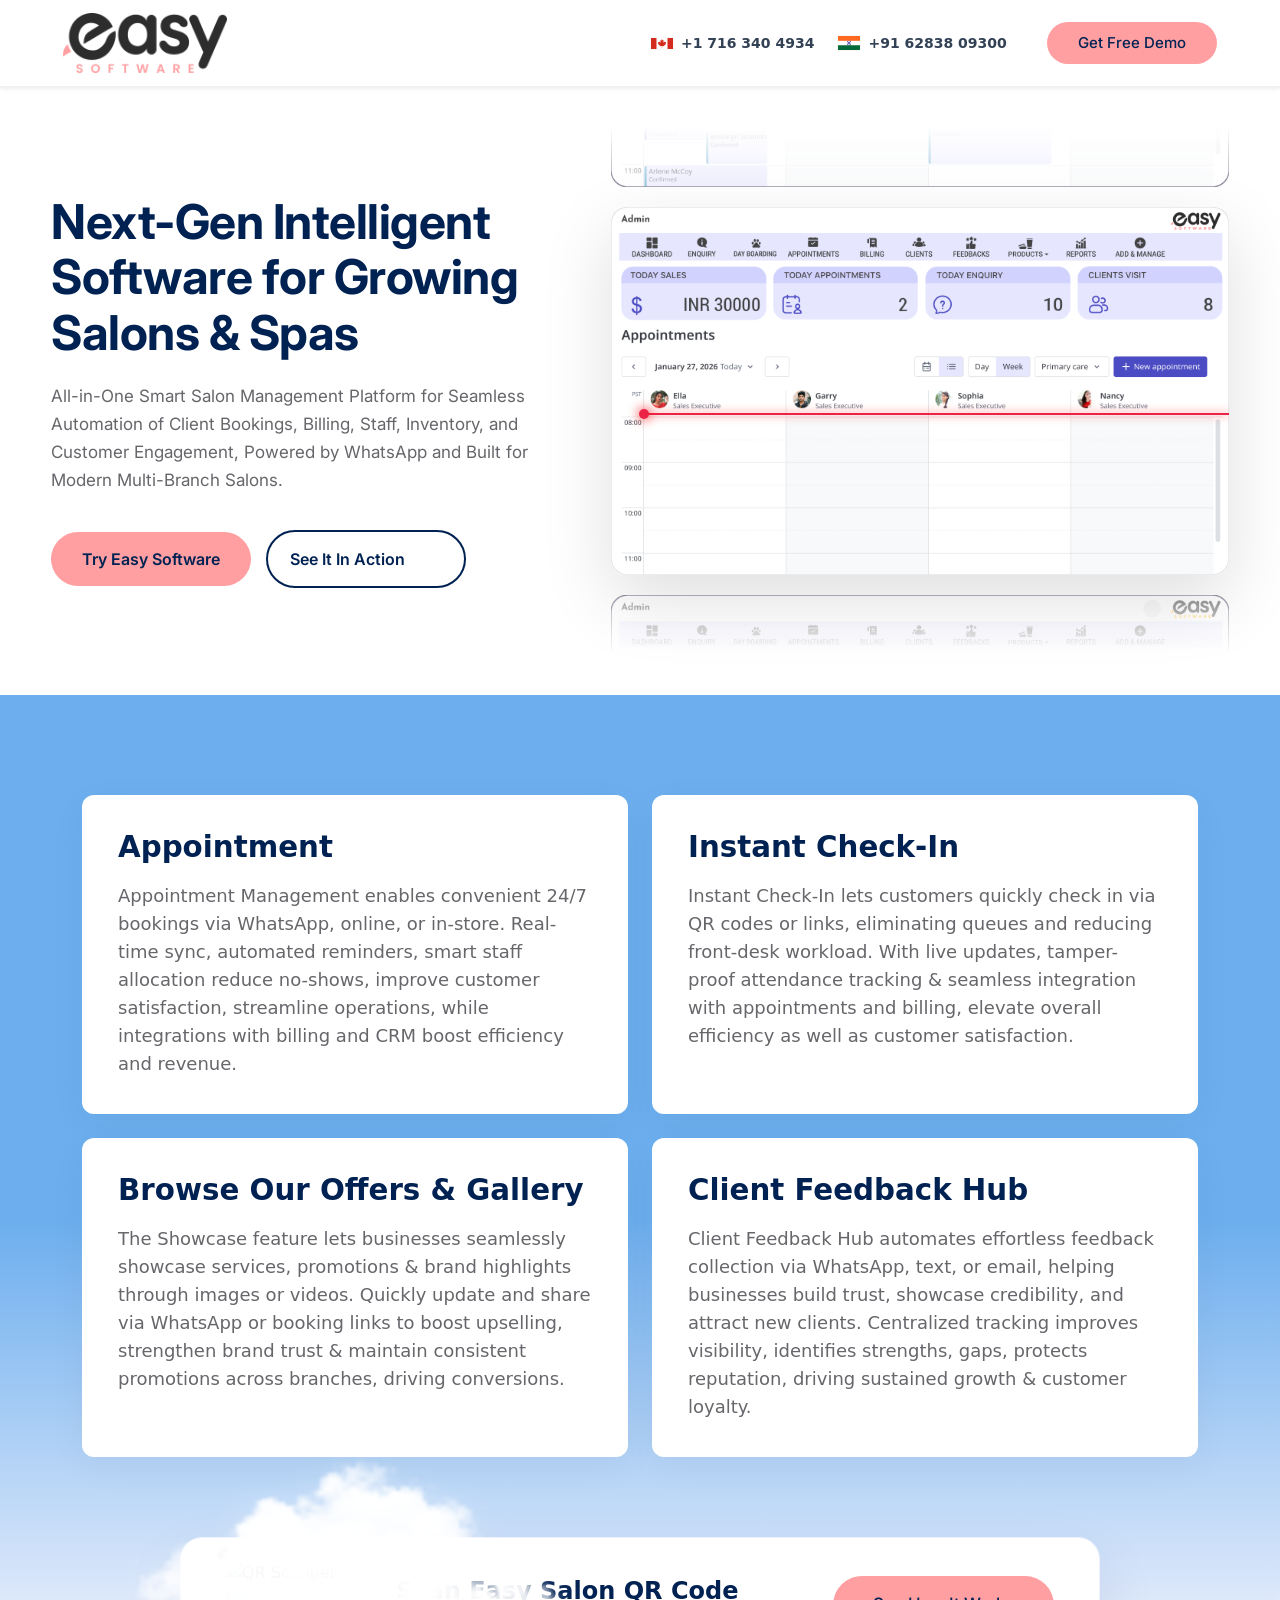
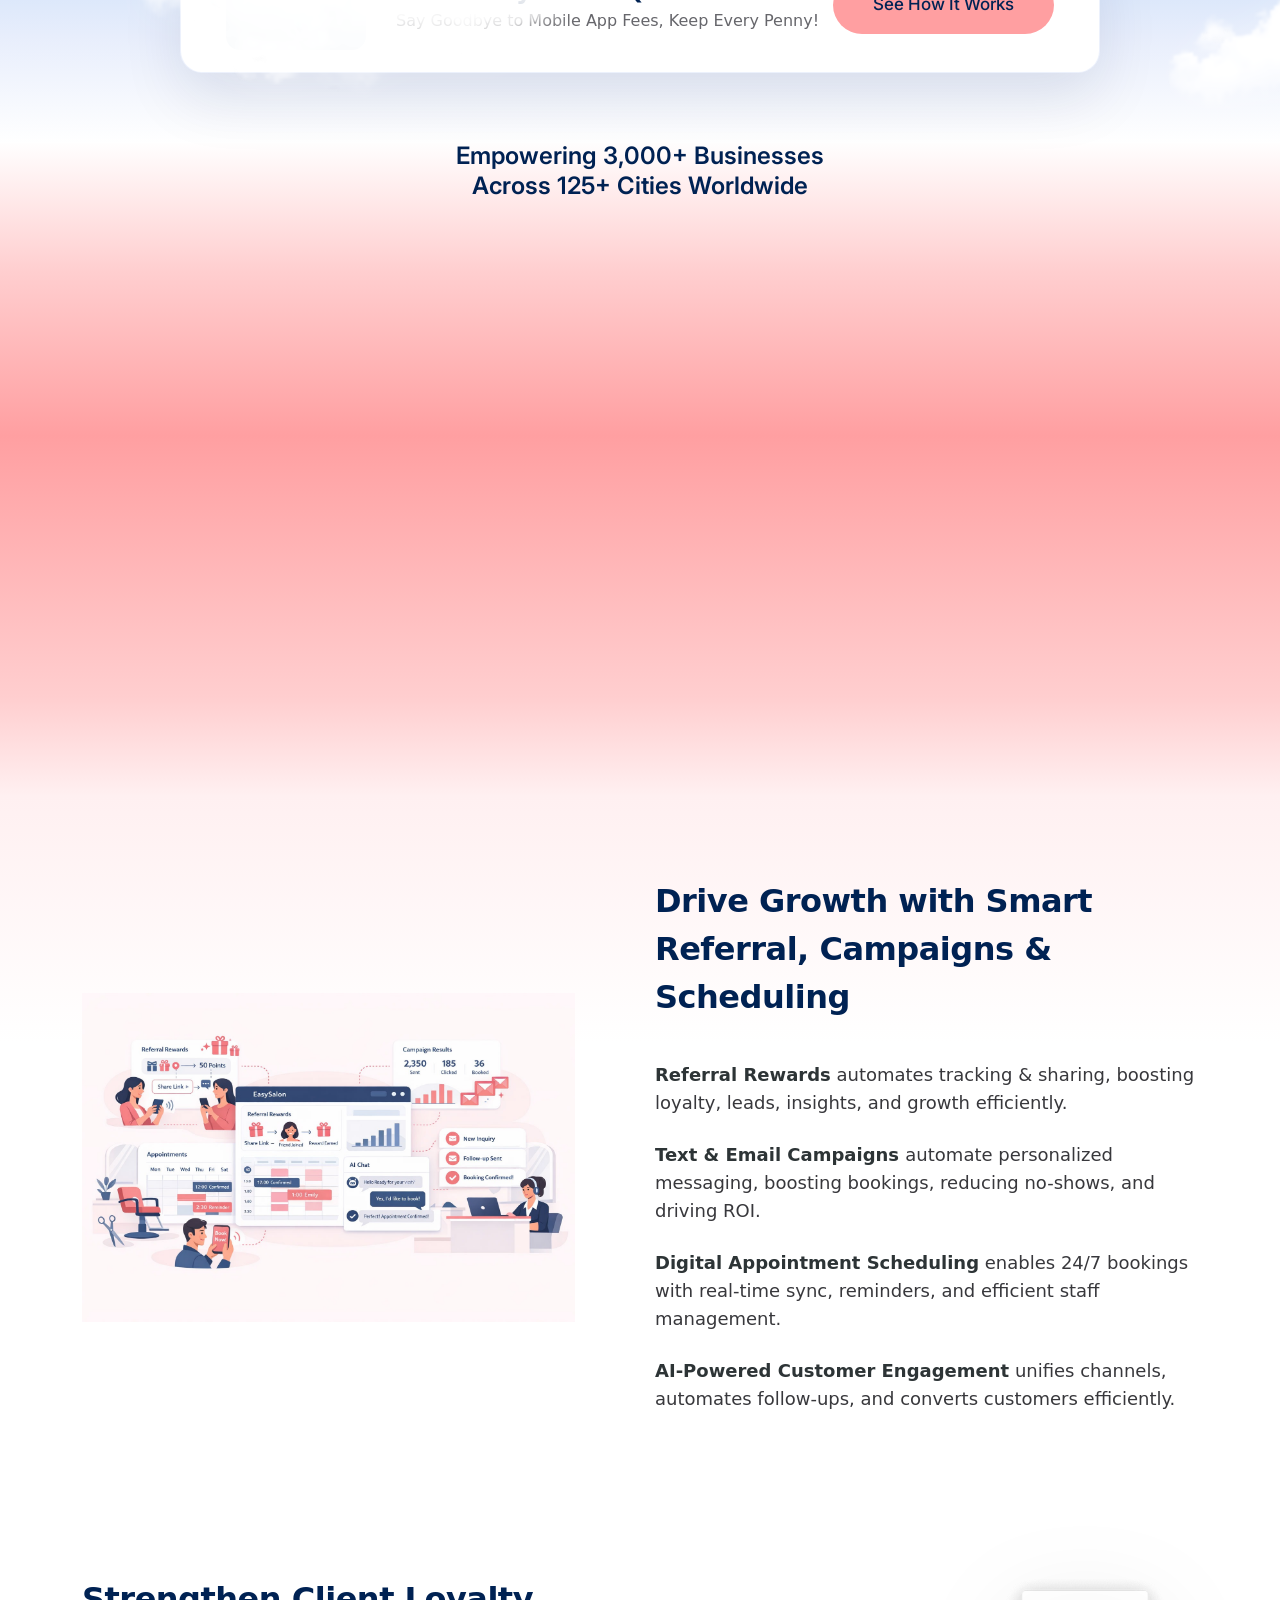
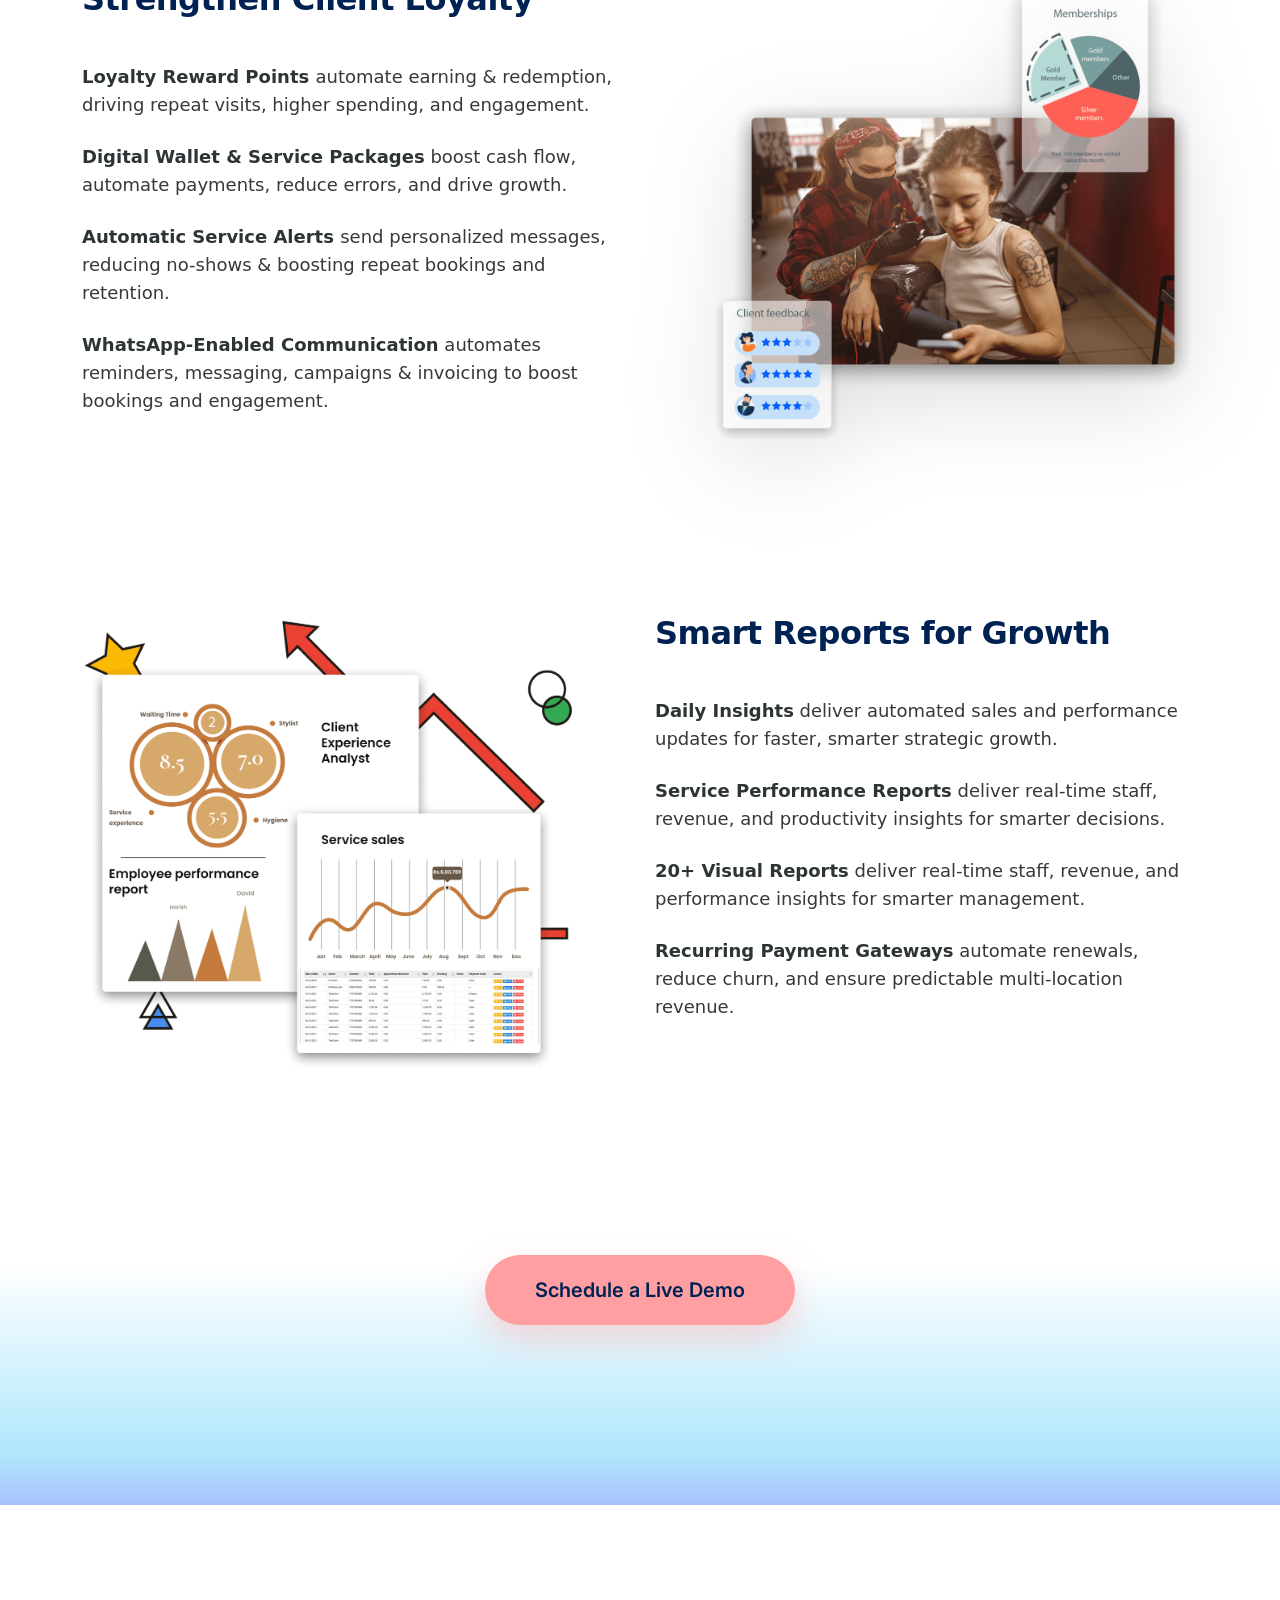
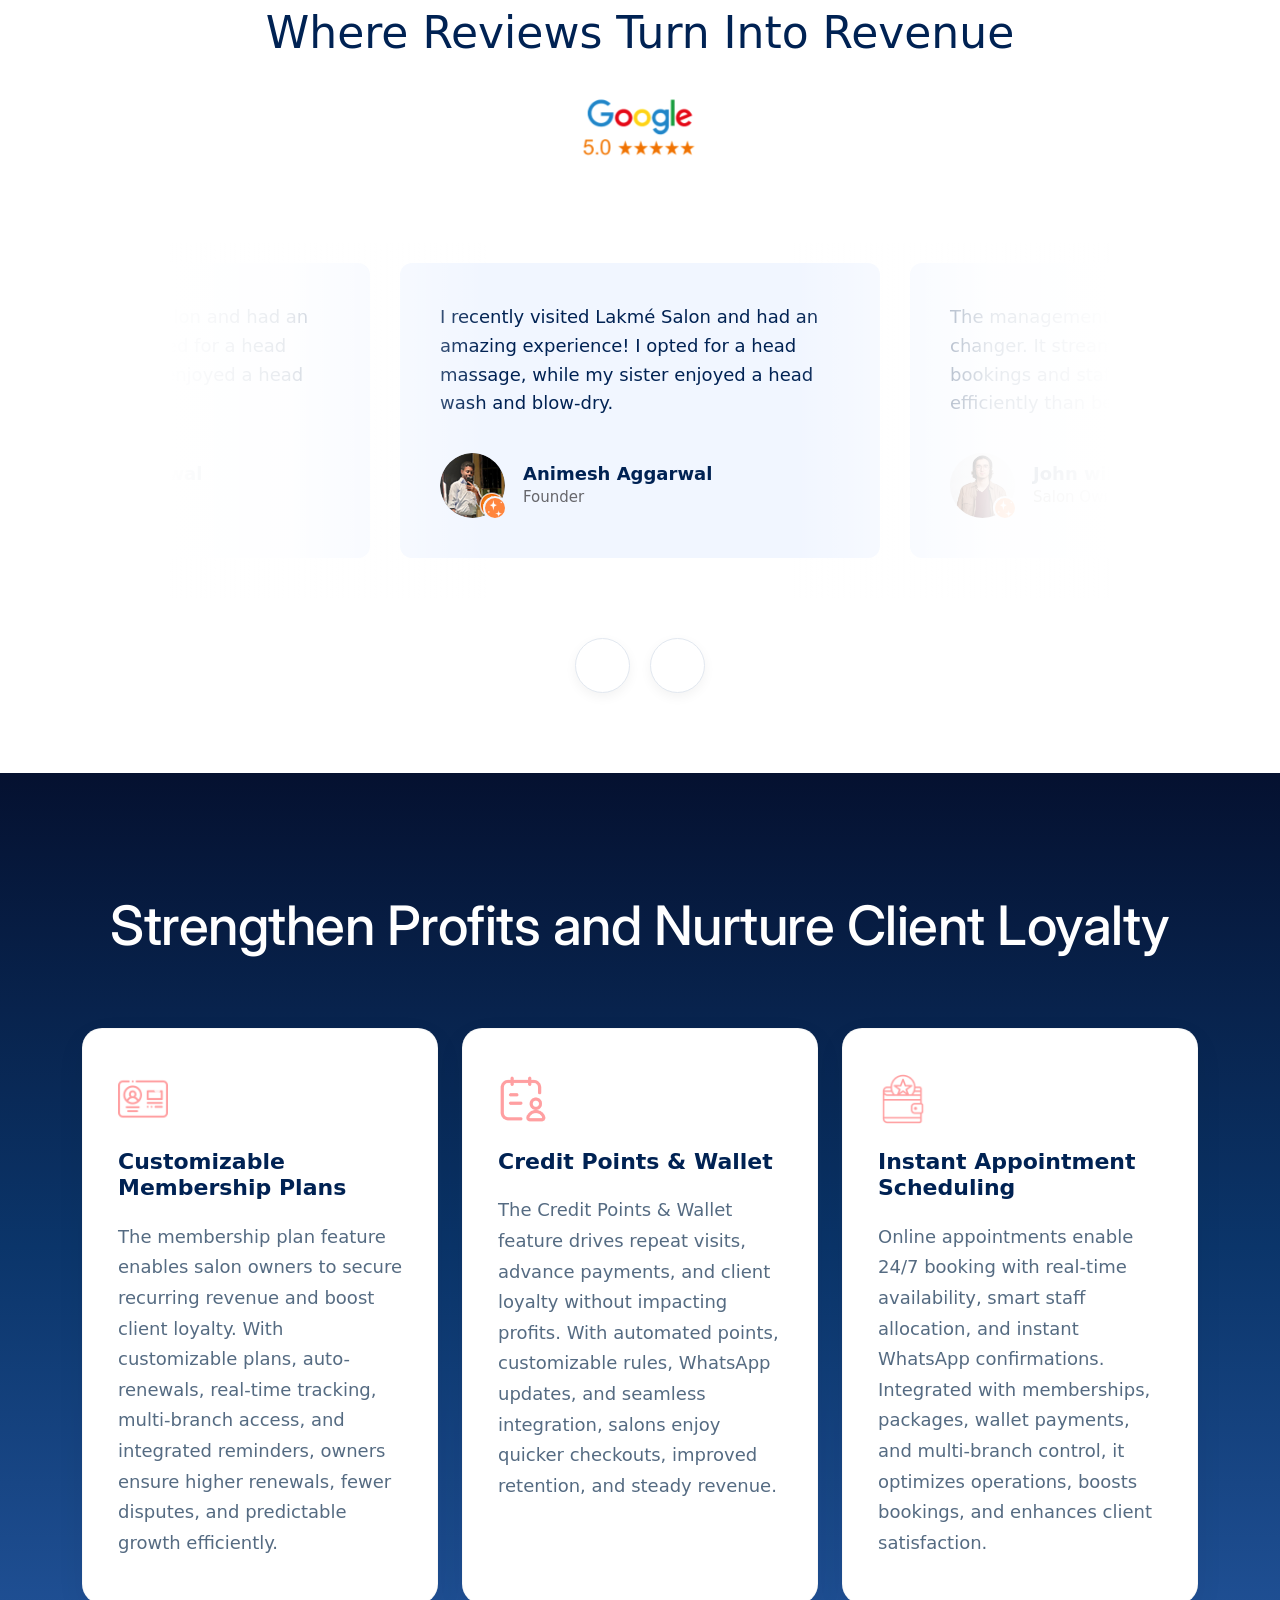
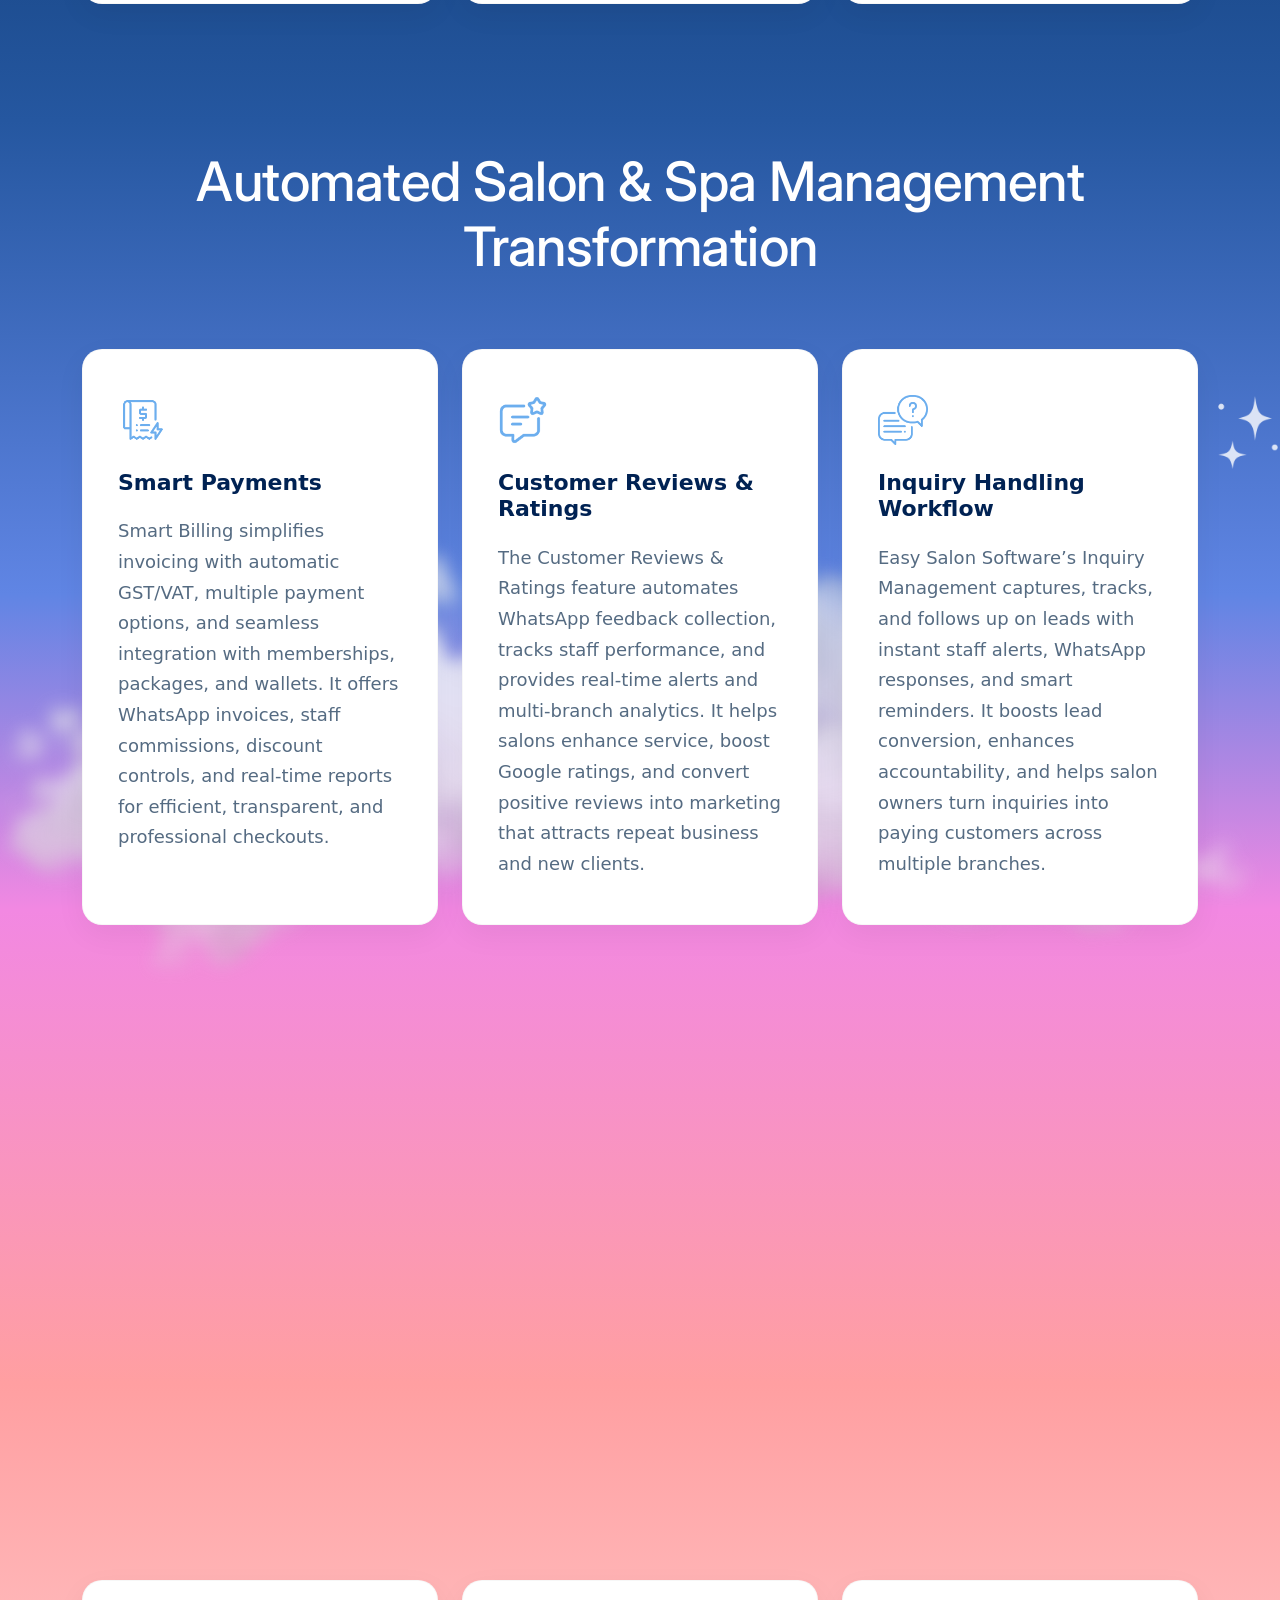
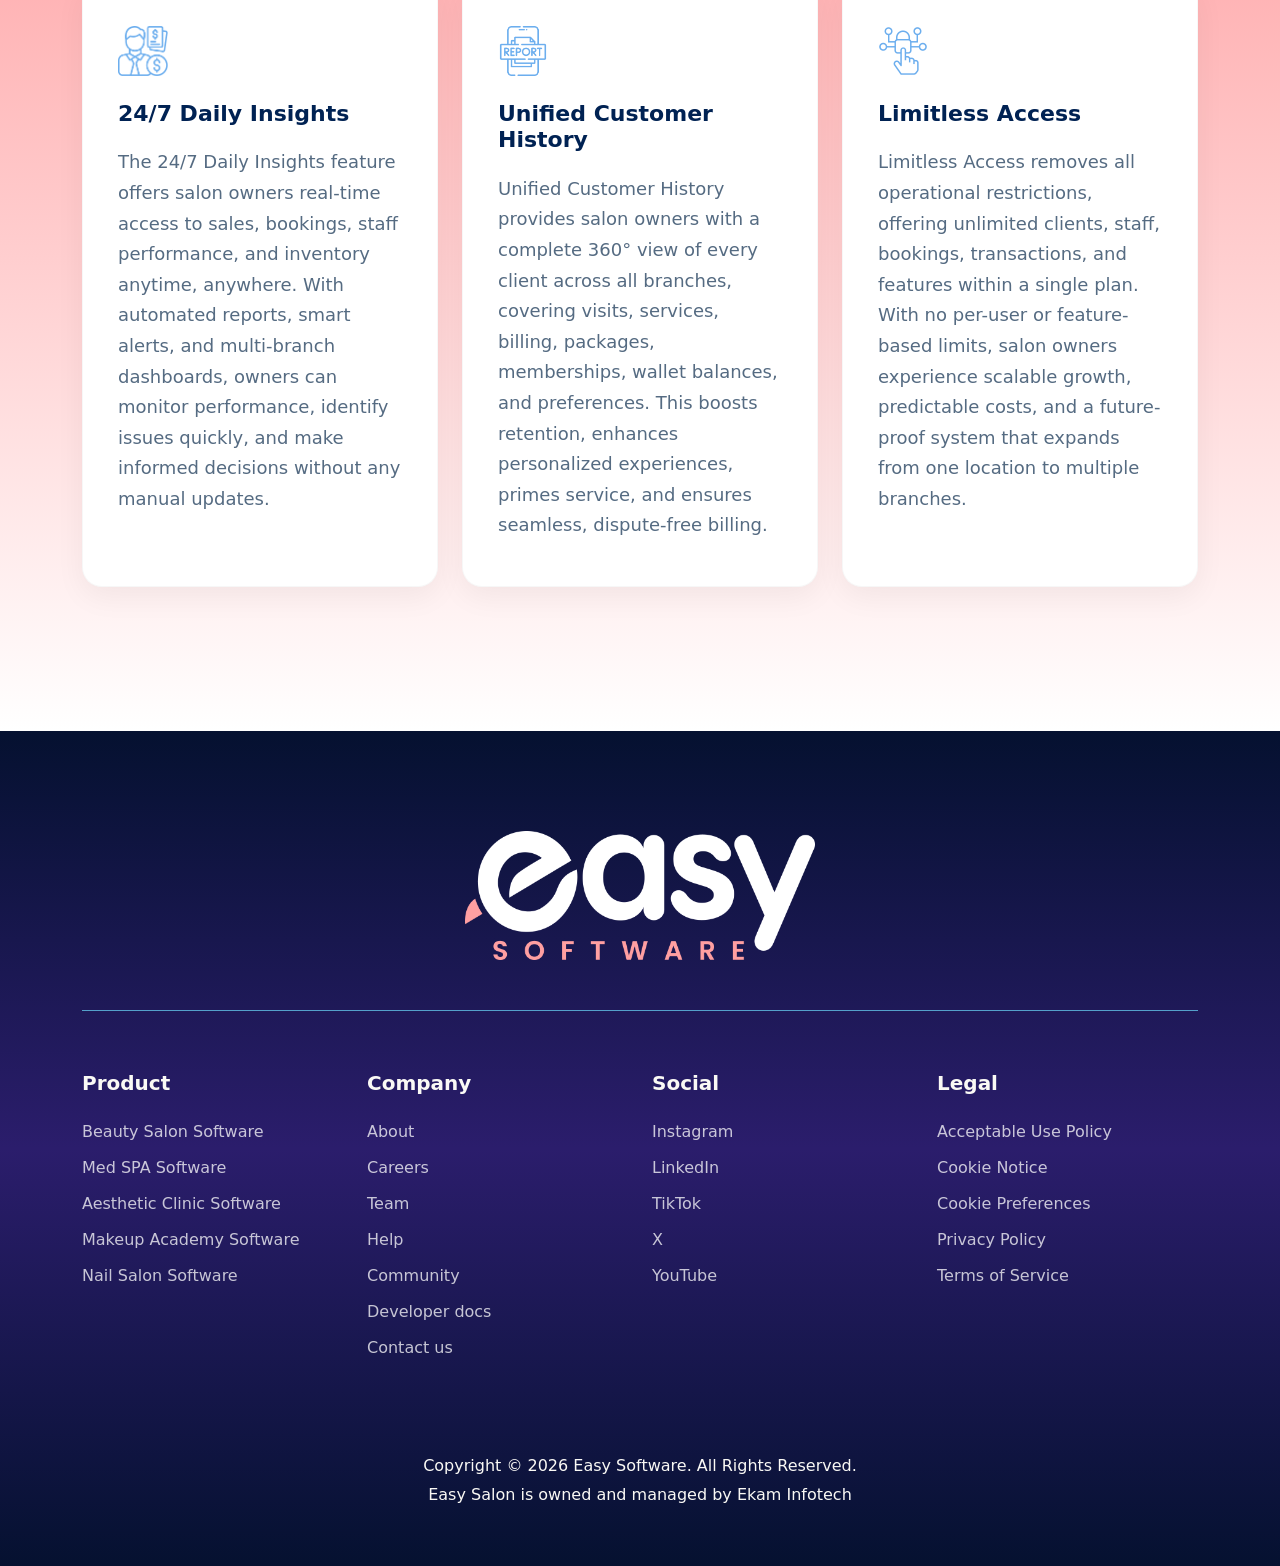
==== index.html @ 8739574b "image applied and removed categories" ====
<!DOCTYPE html>
<html lang="en">

<head>
    <meta charset="UTF-8">
    <meta name="viewport" content="width=device-width, initial-scale=1.0">
    <title>Rated No.1 Salon Management Software | Free booking system</title>
    <link rel="icon" href="assets/favicon.ico">
    <meta name="description"
        content="Billing & Stock management software for salons with FREE website integration for online appointments. Sell memberships, coupons, e-wallet, and run client referral programs.">
    <link rel="stylesheet" href="style/style.css">
    <link rel="stylesheet" href="style/media-queries.css">
    <link rel="stylesheet" href="style/animations.css">
    <link rel="stylesheet" href="style/thread.css">
    <link href="https://cdn.jsdelivr.net/npm/bootstrap@5.0.2/dist/css/bootstrap.min.css" rel="stylesheet"
        integrity="sha384-EVSTQN3/azprG1Anm3QDgpJLIm9Nao0Yz1ztcQTwFspd3yD65VohhpuuCOmLASjC" crossorigin="anonymous">
    <link rel="stylesheet" href="https://cdnjs.cloudflare.com/ajax/libs/font-awesome/7.0.1/css/all.min.css"
        integrity="sha512-2SwdPD6INVrV/lHTZbO2nodKhrnDdJK9/kg2XD1r9uGqPo1cUbujc+IYdlYdEErWNu69gVcYgdxlmVmzTWnetw=="
        crossorigin="anonymous" referrerpolicy="no-referrer" />
    <link rel="stylesheet" href="https://cdn.jsdelivr.net/npm/bootstrap-icons@1.11.1/font/bootstrap-icons.css">


    <script src="https://www.google.com/recaptcha/api.js?render=6LdL6XUsAAAAAFFh4vjjQE_e565NPwUxGXLOMs7e"></script>
</head>

<body>

    <nav class="navbar navbar-expand-lg navbar-light bg-white main-navbar shadow-sm navbar-container">
        <div class="container-fluid ">
            <a class="navbar-brand" href="#">
                <img src="assets/logo.png" alt="Easy Salon Logo" class="logo-img">
            </a>

            <div class="custom-toggler" id="mobileMenuTrigger">
                <div class="toggler-bars">
                    <span></span>
                    <span></span>
                    <span></span>
                </div>
            </div>

            <div class="collapse navbar-collapse" id="navbarContent">

                <div class="ms-auto d-flex flex-column flex-lg-row align-items-lg-center gap-3 gap-lg-5 mt-3 mt-lg-0">
                    <div class="social-links d-flex gap-3 align-items-center justify-content-center">
                        <a href="https://www.facebook.com/geteasysoftware" target="_blank"><i class="fa-brands fa-facebook-f"></i></a>
                        <a href="https://www.youtube.com/@geteasysoftware" target="_blank"><i class="fa-brands fa-youtube"></i></a>
                        <a href="https://www.instagram.com/geteasysoftware/" target="_blank"><i class="fa-brands fa-instagram"></i></a>
                    </div>

                    <div class="contact-item d-flex align-items-center gap-2 ms-lg-3">
                        <img src="assets/canada.svg" alt="Canada Flag" class="flag-icon">

                        <span class="phone-number">+1 716 340 4934</span>
                    </div>

                    <div class="contact-item d-flex align-items-center gap-2">
                        <img src="assets/india.webp" alt="India Flag" class="flag-icon">

                        <span class="phone-number">+91 62838 09300</span>
                    </div>

                    <div class="btn-demo rounded-pill ms-lg-3" data-bs-toggle="modal" data-bs-target="#ModalTogglesix"
                        style="cursor:pointer">
                        Get Free Demo
                        <span></span><span></span><span></span><span></span>
                    </div>
                </div>
            </div>
        </div>
    </nav>


    <div class="floating-navbar" id="floatingNav">
        <div class="floating-nav-container">
            <a href="#" class="float-logo">
                <img src="assets/drop-logo.png" alt="Easy Salon">
            </a>



            <div class="float-social-links d-none d-lg-flex gap-2 ms-lg-5">
                <a href="https://www.facebook.com/geteasysoftware" target="_blank"><i class="fa-brands fa-facebook-f"></i></a>
                <a href="https://www.youtube.com/@geteasysoftware" target="_blank"><i class="fa-brands fa-youtube"></i></a>
                <a href="https://www.instagram.com/geteasysoftware/" target="_blank"><i class="fa-brands fa-instagram"></i></a>
            </div>

            <div class="float-contacts d-none d-lg-flex gap-4 align-items-center mx-auto">
                <div class="float-contact-item">
                    <i class="fa-solid fa-phone-volume vibrate-icon"></i>
                    <span class="float-contact-number">+1 716 340 4934</span>
                </div>
                <div class="float-contact-item">
                    <i class="fa-solid fa-phone-volume vibrate-icon"></i>
                    <span class="float-contact-number">+91 62838 09300</span>
                </div>
            </div>

            <div class="btn-demo float-btn rounded-pill d-none d-lg-block" data-bs-toggle="modal"
                data-bs-target="#ModalTogglesix">
                Get Free Demo
                <span></span><span></span><span></span><span></span>
            </div>

            <!-- Mobile Toggler in Floating Navbar -->
            <div class="custom-toggler d-flex d-lg-none" id="floatingMenuTrigger">
                <div class="toggler-bars">
                    <span></span>
                    <span></span>
                    <span></span>
                </div>
            </div>
        </div>
    </div>


    <div class="mobile-nav-overlay" id="mobileOverlay">
        <div class="mobile-nav-content">

            <div class="mobile-social-wrap">
                <p class="menu-label">Follow Us</p>
                <div class="mobile-social-links">
                    <a href="https://www.facebook.com/geteasysoftware" style="--i:1" target="_blank"><i
                            class="fa-brands fa-facebook-f"></i></a>
                    <a href="https://www.youtube.com/@geteasysoftware" style="--i:2" target="_blank"><i class="fa-brands fa-youtube"></i></a>
                    <a href="https://www.instagram.com/geteasysoftware/" style="--i:3" target="_blank"><i
                            class="fa-brands fa-instagram"></i></a>
                </div>
            </div>

            <!-- Mobile Support Numbers -->
            <div class="mobile-contact-wrap mt-5">
                <p class="menu-label">Contact Us</p>
                <div class="mobile-numbers-list">
                    <a href="tel:+17163404934" class="mobile-contact-item">
                        <i class="fa-solid fa-phone-volume"></i>
                        <span>+1 716 340 4934</span>
                    </a>
                    <a href="tel:+916283809300" class="mobile-contact-item">
                        <i class="fa-solid fa-phone-volume"></i>
                        <span>+91 62838 09300</span>
                    </a>
                </div>
            </div>

            <!-- Main Mobile CTA -->
            <div class="mobile-cta-wrap">
                <div class="btn-demo btn-mobile-full rounded-pill" data-bs-toggle="modal"
                    data-bs-target="#ModalTogglesix">
                    Book Free Demo
                    <span></span><span></span><span></span><span></span>
                </div>
            </div>
        </div>
    </div>


    <section class="hero-section">
        <div class="hero-container">
            <div class="hero-left">
                <h1 class="hero-heading">
                    Next-Gen Intelligent Software for Growing Salons & Spas
                </h1>
                <p class="hero-subtext">
                    All-in-One Smart Salon Management Platform for Seamless Automation of Client Bookings, Billing,
                    Staff, Inventory, and Customer Engagement, Powered by WhatsApp and Built for Modern Multi-Branch
                    Salons.
                </p>
                <div class="hero-cta">
                    <button class="btn-try-easy" data-bs-toggle="modal" data-bs-target="#ModalTogglesix">Try Easy
                        Software<span></span><span></span><span></span><span></span></button>
                    <button class="btn-live-demo" data-bs-toggle="modal" data-bs-target="#videoModal">
                        See It In Action
                        <span class="demo-arrow">
                            <i class="fa-solid fa-play"></i>
                        </span>
                    </button>
                </div>
            </div>

            <div class="hero-right">
                <div class="dashboard-scene">


                    <div class="dashboard-peek dashboard-peek--top">
                        <img src="assets/Dashboard.png" alt="upper dashboard" aria-hidden="true"
                            class="dashboard-peek-img  dashboard-peek-img--bottom">
                    </div>

                    <div class="dashboard-main" id="dashboardMain">
                        <img src="assets/dashboard-3.png" alt="Easy Salon Dashboard" class="dashboard-main-img">

                        <div class="dashboard-overlay-animation">

                            <div class="scan-line"></div>


                            <div class="message-animation-container">
                                <img src="assets/message-1.png" alt="Check-in 1" class="dash-msg msg-1">
                                <img src="assets/message-2.png" alt="Check-in 2" class="dash-msg msg-2">
                                <img src="assets/message-3.png" alt="Check-in 3" class="dash-msg msg-3">
                            </div>
                        </div>
                    </div>


                    <div class="dashboard-peek dashboard-peek--bottom">
                        <img src="assets/Dashboard.png" alt="Lower Dashboard" aria-hidden="true"
                            class="dashboard-peek-img dashboard-peek-img--top">
                    </div>

                </div>
            </div>

        </div>
    </section>




    <section class="cloud-box-section">
        <div class="cloud-box-top">
            <div class="container feature-container">
                <div class="row g-4">
                    <div class="col-md-6 col-lg-6">
                        <div class="feature-card scroll-animate zoom-in">
                            <h3 class="feature-title">Appointment</h3>
                            <p class="feature-desc">Appointment Management enables convenient 24/7 bookings via
                                WhatsApp, online, or in-store. Real-time sync, automated reminders, smart staff
                                allocation reduce no-shows, improve customer satisfaction, streamline operations, while
                                integrations with billing and CRM boost efficiency and revenue.
                            </p>
                            <span></span><span></span><span></span><span></span>
                        </div>
                    </div>
                    <div class="col-md-6 col-lg-6">
                        <div class="feature-card scroll-animate zoom-in">
                            <h3 class="feature-title">Instant Check-In</h3>
                            <p class="feature-desc">Instant Check-In lets customers quickly check in via QR codes or
                                links, eliminating queues and reducing front-desk workload. With live updates,
                                tamper-proof attendance tracking & seamless integration with appointments and billing,
                                elevate overall efficiency as well as customer satisfaction.</p>
                            <span></span><span></span><span></span><span></span>
                        </div>
                    </div>
                    <div class="col-md-6 col-lg-6">
                        <div class="feature-card scroll-animate zoom-in">
                            <h3 class="feature-title">Browse Our Offers & Gallery</h3>
                            <p class="feature-desc">The Showcase feature lets businesses seamlessly showcase services,
                                promotions & brand highlights through images or videos. Quickly update and share via
                                WhatsApp or booking links to boost upselling, strengthen brand trust & maintain
                                consistent promotions across branches, driving conversions.</p>
                            <span></span><span></span><span></span><span></span>
                        </div>
                    </div>
                    <div class="col-md-6 col-lg-6">
                        <div class="feature-card scroll-animate zoom-in">
                            <h3 class="feature-title">Client Feedback Hub</h3>
                            <p class="feature-desc">Client Feedback Hub automates effortless feedback collection via
                                WhatsApp, text, or email, helping businesses build trust, showcase credibility, and
                                attract new clients. Centralized tracking improves visibility, identifies strengths,
                                gaps, protects reputation, driving sustained growth & customer loyalty.</p>
                            <span></span><span></span><span></span><span></span>
                        </div>
                    </div>
                </div>

                <div class="qr-cta-wrapper">
                    <div
                        class="qr-cta-box d-flex align-items-center justify-content-between flex-wrap scroll-animate fade-up">
                        <div class="qr-content d-flex align-items-center">
                            <div class="qr-image-placeholder">
                                <img src="assets/qr-scan.gif" alt="QR Scanner" class="qr-main-img">
                            </div>
                            <div class="qr-text-info">
                                <h3 class="qr-title">Scan Easy Salon QR Code</h3>
                                <p class="qr-subtitle">Say Goodbye to Mobile App Fees, Keep Every Penny!</p>
                            </div>
                        </div>
                        <div class="qr-button-wrap">
                            <button class="btn-demo btn-qr" data-bs-toggle="modal" data-bs-target="#ModalTogglesix">
                                See How It Works
                                <span></span><span></span><span></span><span></span>
                            </button>
                        </div>
                    </div>
                </div>
            </div>

            <div class="clouds-overlay">
                <img src="assets/cloud-1.png" class="cloud-asset cloud-1" alt="Cloud 1">
                <img src="assets/cloud-2.png" class="cloud-asset cloud-2" alt="Cloud 2">
                <img src="assets/cloud-1.png" class="cloud-asset cloud-3" alt="Cloud 3">
                <img src="assets/cloud-1.png" class="cloud-asset cloud-1-loop" alt="Cloud 1">
                <img src="assets/cloud-2.png" class="cloud-asset cloud-2-loop" alt="Cloud 2">
                <img src="assets/cloud-1.png" class="cloud-asset cloud-3-loop" alt="Cloud 3">
            </div>
        </div>

        <div class="cloud-box-bottom">
            <div class="container text-center">
                <h4 class="brands-headline scroll-animate drop-down">

                    Empowering 3,000+ Businesses <br>
                    Across 125+ Cities Worldwide
                </h4>

                <div class="brands-slider-container scroll-animate fade-up">
                    <div class="brands-slider-row row-1" data-direction="rtl">
                        <div class="brands-slider-track">
                            <div class="brand-unit row-1-style">
                                <div class="brand-origin"><img src="assets/kenya-flag.png" class="country-flag"><span
                                        class="country-name">Kenya</span></div>
                                <div class="brand-card"><img src="assets/brand-1.png" class="brand-logo-img"></div>
                            </div>
                            <div class="brand-unit row-1-style">
                                <div class="brand-origin"><img src="assets/tanzania-flag.png" class="country-flag"><span
                                        class="country-name">Tanzania</span></div>
                                <div class="brand-card"><img src="assets/brand-2.png" class="brand-logo-img"></div>
                            </div>
                            <div class="brand-unit row-1-style">
                                <div class="brand-origin"><img src="assets/mauritius-flag.png"
                                        class="country-flag"><span class="country-name">Mauritius</span></div>
                                <div class="brand-card"><img src="assets/brand-3.png" class="brand-logo-img"></div>
                            </div>
                            <div class="brand-unit row-1-style">
                                <div class="brand-origin"><img src="assets/muacate-flag.png" class="country-flag"><span
                                        class="country-name">Muscat</span></div>
                                <div class="brand-card"><img src="assets/brand-4.png" class="brand-logo-img"></div>
                            </div>
                            <div class="brand-unit row-1-style">
                                <div class="brand-origin"><img src="assets/kuwait-flag.png" class="country-flag"><span
                                        class="country-name">Kuwait</span></div>
                                <div class="brand-card"><img src="assets/brand-5.png" class="brand-logo-img"></div>
                            </div>
                            <div class="brand-unit row-1-style">
                                <div class="brand-origin"><img src="assets/uae-flag.png" class="country-flag"><span
                                        class="country-name">UAE</span></div>
                                <div class="brand-card"><img src="assets/brand-6.png" class="brand-logo-img"></div>
                            </div>
                            <div class="brand-unit row-1-style">
                                <div class="brand-origin"><img src="assets/kenya-flag.png" class="country-flag"><span
                                        class="country-name">Kenya</span></div>
                                <div class="brand-card"><img src="assets/brand-1.png" class="brand-logo-img"></div>
                            </div>
                            <div class="brand-unit row-1-style">
                                <div class="brand-origin"><img src="assets/tanzania-flag.png" class="country-flag"><span
                                        class="country-name">Tanzania</span></div>
                                <div class="brand-card"><img src="assets/brand-2.png" class="brand-logo-img"></div>
                            </div>
                        </div>
                    </div>

                    <div class="brands-slider-row row-2" data-direction="ltr">
                        <div class="brands-slider-track">
                            <div class="brand-unit row-2-style">
                                <div class="brand-card"><img src="assets/brand-3.png" class="brand-logo-img"></div>
                                <div class="brand-origin"><img src="assets/mauritius-flag.png"
                                        class="country-flag"><span class="country-name">Mauritius</span></div>
                            </div>
                            <div class="brand-unit row-2-style">
                                <div class="brand-card"><img src="assets/brand-4.png" class="brand-logo-img"></div>
                                <div class="brand-origin"><img src="assets/muacate-flag.png" class="country-flag"><span
                                        class="country-name">Muscat</span></div>
                            </div>
                            <div class="brand-unit row-2-style">
                                <div class="brand-card"><img src="assets/brand-5.png" class="brand-logo-img"></div>
                                <div class="brand-origin"><img src="assets/kuwait-flag.png" class="country-flag"><span
                                        class="country-name">Kuwait</span></div>
                            </div>
                            <div class="brand-unit row-2-style">
                                <div class="brand-card"><img src="assets/brand-6.png" class="brand-logo-img"></div>
                                <div class="brand-origin"><img src="assets/uae-flag.png" class="country-flag"><span
                                        class="country-name">UAE</span></div>
                            </div>
                            <div class="brand-unit row-2-style">
                                <div class="brand-card"><img src="assets/brand-1.png" class="brand-logo-img"></div>
                                <div class="brand-origin"><img src="assets/kenya-flag.png" class="country-flag"><span
                                        class="country-name">Kenya</span></div>
                            </div>
                            <div class="brand-unit row-2-style">
                                <div class="brand-card"><img src="assets/brand-2.png" class="brand-logo-img"></div>
                                <div class="brand-origin"><img src="assets/tanzania-flag.png" class="country-flag"><span
                                        class="country-name">Tanzania</span></div>
                            </div>
                            <div class="brand-unit row-2-style">
                                <div class="brand-card"><img src="assets/brand-3.png" class="brand-logo-img"></div>
                                <div class="brand-origin"><img src="assets/mauritius-flag.png"
                                        class="country-flag"><span class="country-name">Mauritius</span></div>
                            </div>
                            <div class="brand-unit row-2-style">
                                <div class="brand-card"><img src="assets/brand-4.png" class="brand-logo-img"></div>
                                <div class="brand-origin"><img src="assets/muacate-flag.png" class="country-flag"><span
                                        class="country-name">Muscat</span></div>
                            </div>
                        </div>
                    </div>
                </div>
            </div>



            <div class="growth-header-wrap scroll-animate fade-up">
                <img src="assets/left-sparkle.png" class="marketing-sparkle sparkle-left" alt="">
                <h2 class="growth-main-title">Unlock Business Growth with Effective Marketing Tools</h2>
                <img src="assets/right-sparkle.png" class="marketing-sparkle sparkle-right" alt="">
            </div>
        </div>
        </div>


        <div class="marketing-white-bg">
            <div class="container text-center">

                <div class="marketing-features-rows">

                    <div class="marketing-thread-line">
                        <div class="marketing-thread-progress"></div>
                    </div>


                    <div class="marketing-tick tick-start"><i class="bi bi-scissors"></i></div>


                    <div class="marketing-row">
                        <div class="marketing-img-col scroll-animate slide-left">

                            <img src="assets/image1.jpeg" alt="Marketing Feature 1" class="marketing-feature-img">

                        </div>
                        <div class="marketing-tick"><i class="fa-solid fa-spray-can-sparkles"></i></div>
                        <div class="marketing-text-col scroll-animate drop-down">
                            <h3 class="marketing-feature-title">Drive Growth with Smart Referral, Campaigns & Scheduling

                            </h3>
                            <div class="marketing-feature-content">


                                <p><strong>Referral Rewards</strong> automates tracking & sharing, boosting loyalty,
                                    leads, insights, and growth efficiently.</p>
                                <p><strong>Text & Email Campaigns </strong> automate personalized messaging, boosting
                                    bookings, reducing no-shows, and driving ROI.</p>
                                <p><strong>Digital Appointment Scheduling</strong> enables 24/7 bookings with real-time
                                    sync, reminders, and efficient staff management.</p>
                                <p><strong>AI-Powered Customer Engagement</strong> unifies channels, automates
                                    follow-ups, and converts customers efficiently.</p>
                            </div>
                        </div>
                    </div>


                    <div class="marketing-row row-reverse">
                        <div class="marketing-img-col scroll-animate slide-right">
                            <img src="assets/right-1.png" alt="Marketing Feature 2"
                                class="marketing-feature-img has-shadow">
                        </div>
                        <div class="marketing-tick"><i class="fa-solid fa-spa"></i></div>
                        <div class="marketing-text-col scroll-animate drop-down">
                            <h3 class="marketing-feature-title">Strengthen Client Loyalty</h3>
                            <div class="marketing-feature-content">
                                <p><strong>Loyalty Reward Points
                                    </strong> automate earning & redemption, driving repeat visits, higher spending, and
                                    engagement.</p>
                                <p><strong>Digital Wallet & Service Packages</strong> boost cash flow, automate
                                    payments, reduce errors, and drive growth.</p>
                                <p><strong>Automatic Service Alerts </strong> send personalized messages, reducing
                                    no-shows & boosting repeat bookings and retention.</p>
                                <p><strong>WhatsApp-Enabled Communication</strong> automates reminders, messaging,
                                    campaigns & invoicing to boost bookings and engagement.</p>
                            </div>
                        </div>
                    </div>


                    <div class="marketing-row">
                        <div class="marketing-img-col scroll-animate slide-left">
                            <img src="assets/left-2.png" alt="Marketing Feature 3" class="marketing-feature-img">
                        </div>
                        <div class="marketing-tick"><i class="fa-solid fa-pump-soap"></i></div>
                        <div class="marketing-text-col scroll-animate drop-down">
                            <h3 class="marketing-feature-title">Smart Reports for Growth</h3>
                            <div class="marketing-feature-content">
                                <p><strong>Daily Insights</strong> deliver automated sales and performance updates for
                                    faster, smarter strategic growth.</p>
                                <p><strong>Service Performance Reports</strong> deliver real-time staff, revenue, and
                                    productivity insights for smarter decisions.</p>
                                <p><strong>20+ Visual Reports</strong> deliver real-time staff, revenue, and performance
                                    insights for smarter management.</p>
                                <p><strong>Recurring Payment Gateways</strong> automate renewals, reduce churn, and
                                    ensure predictable multi-location revenue.</p>
                            </div>
                        </div>
                    </div>

                    <div class="marketing-tick tick-end"><i class="fa-solid fa-wand-magic-sparkles"></i></div>
                </div>
            </div>
        </div>



        <div class="bottom-gradient-cta">
            <div class="container text-center">
                <button class="btn-demo btn-try-final scroll-animate zoom-in" data-bs-toggle="modal"
                    data-bs-target="#ModalTogglesix">
                    Schedule a Live Demo
                    <span></span><span></span><span></span><span></span>
                </button>
            </div>
        </div>
    </section>

    <div class="reviews-section">
        <div class="container text-center">
            <h2 class="reviews-main-title scroll-animate drop-down">Where Reviews Turn Into Revenue
            </h2>

            <div class="google-rating-wrap scroll-animate fade-up">
                <img src="assets/google.png" alt="Google" class="google-logo">
                <div class="stars-rating">

                </div>
            </div>
        </div>

        <div class="reviews-carousel-outer scroll-animate fade-up">
            <div class="reviews-carousel-wrapper">
                <div class="reviews-carousel-track">
                    <!-- Review Card 1 -->
                    <div class="review-card">
                        <p class="review-text">I recently visited Lakmé Salon and had an amazing experience! I opted for
                            a head massage, while my sister enjoyed a head wash and blow-dry.</p>
                        <div class="review-author">
                            <div class="avatar-wrap">
                                <img src="assets/user-avatar.png" alt="User Avatar" class="author-avatar">
                                <div class="avatar-badge"><img src="assets/left-sparkle.png" alt=""></div>
                            </div>
                            <div class="author-info">
                                <h5 class="author-name">Animesh Aggarwal</h5>
                                <p class="author-title">Founder</p>
                            </div>
                        </div>
                    </div>
                    <!-- Review Card 2 -->
                    <div class="review-card">
                        <p class="review-text">The management software is a game changer. It streamlined our med spa’s
                            bookings and staff schedules far more efficiently than before.</p>
                        <div class="review-author">
                            <div class="avatar-wrap">
                                <img src="assets/avatar-1.avif" alt="User Avatar" class="author-avatar">
                                <div class="avatar-badge"><img src="assets/left-sparkle.png" alt=""></div>
                            </div>
                            <div class="author-info">
                                <h5 class="author-name">John william</h5>
                                <p class="author-title">Salon Owner</p>
                            </div>
                        </div>
                    </div>
                    <!-- Review Card 3 -->
                    <div class="review-card">
                        <p class="review-text">Fantastic support team! Whenever we had a question about the reporting
                            features, they guided us instantly. I highly recommend it.
                        </p>
                        <div class="review-author">
                            <div class="avatar-wrap">
                                <img src="assets/avatar-2.avif" alt="User Avatar" class="author-avatar">
                                <div class="avatar-badge"><img src="assets/left-sparkle.png" alt=""></div>
                            </div>
                            <div class="author-info">
                                <h5 class="author-name">Matthew Johnson</h5>
                                <p class="author-title">Manager</p>
                            </div>
                        </div>
                    </div>
                    <!-- Review Card 4 -->
                    <div class="review-card">
                        <p class="review-text">Our customer retention has increased by 40% since using the automated
                            marketing tools. Simple yet extremely powerful for growth.</p>
                        <div class="review-author">
                            <div class="avatar-wrap">
                                <img src="assets/avatar-3.avif" alt="User Avatar" class="author-avatar">
                                <div class="avatar-badge"><img src="assets/left-sparkle.png" alt=""></div>
                            </div>
                            <div class="author-info">
                                <h5 class="author-name">Christopher Martin</h5>
                                <p class="author-title">Marketing Head</p>
                            </div>
                        </div>
                    </div>
                    <!-- Review Card 5 -->
                    <div class="review-card">
                        <p class="review-text">The interface is clean and intuitive. My staff needed no formal training
                            and were booking appointments correctly from day one.</p>
                        <div class="review-author">
                            <div class="avatar-wrap">
                                <img src="assets/avatar-4.avif" alt="User Avatar" class="author-avatar">
                                <div class="avatar-badge"><img src="assets/left-sparkle.png" alt=""></div>
                            </div>
                            <div class="author-info">
                                <h5 class="author-name">Mary Grace</h5>
                                <p class="author-title">Director</p>
                            </div>
                        </div>
                    </div>
                    <!-- Review Card 6 -->
                    <div class="review-card">
                        <p class="review-text">The real-time WhatsApp sync was exactly what we needed. Our clients love
                            receiving instant confirmations on their phones without delay.
                        </p>
                        <div class="review-author">
                            <div class="avatar-wrap">
                                <img src="assets/avatar-5.avif" alt="User Avatar" class="author-avatar">
                                <div class="avatar-badge"><img src="assets/left-sparkle.png" alt=""></div>
                            </div>
                            <div class="author-info">
                                <h5 class="author-name">Andrew Clarke</h5>
                                <p class="author-title">Franchise Owner</p>
                            </div>
                        </div>
                    </div>
                    <!-- Review Card 7 -->
                    <div class="review-card">
                        <p class="review-text">Financial reports are now just a click away. We can easily track daily
                            earnings and inventory across all five city branches.</p>
                        <div class="review-author">
                            <div class="avatar-wrap">
                                <img src="assets/avatar-6.webp" alt="User Avatar" class="author-avatar">
                                <div class="avatar-badge"><img src="assets/left-sparkle.png" alt=""></div>
                            </div>
                            <div class="author-info">
                                <h5 class="author-name">Amit Verma</h5>
                                <p class="author-title">Entrepreneur</p>
                            </div>
                        </div>
                    </div>
                    <!-- Review Card 8 -->
                    <div class="review-card">
                        <p class="review-text">Switching from traditional registers to this digital platform was the
                            best choice for our luxury spa. It truly feels like world-class software.</p>
                        <div class="review-author">
                            <div class="avatar-wrap">
                                <img src="assets/avatar-7.jpg" alt="User Avatar" class="author-avatar">
                                <div class="avatar-badge"><img src="assets/left-sparkle.png" alt=""></div>
                            </div>
                            <div class="author-info">
                                <h5 class="author-name">David Anderson</h5>
                                <p class="author-title">Spa Manager</p>
                            </div>
                        </div>
                    </div>
                </div>
            </div>
        </div>

        <div class="container text-center">
            <div class="carousel-nav">
                <button class="nav-btn prev-btn" id="prevReview">
                    <i class="fa-solid fa-chevron-left"></i>
                </button>
                <button class="nav-btn next-btn" id="nextReview">
                    <i class="fa-solid fa-chevron-right"></i>
                </button>
            </div>
        </div>
    </div>


    <div class="features-master-wrapper">
        <div class="big-clouds-flow-container">
            <div class="clouds-track">
                <img src="assets/big-cloud-1.png" class="big-cloud-item" alt="">
                <img src="assets/big-cloud-2.png" class="big-cloud-item" alt="">
                <!-- Duplicate for Loop -->
                <img src="assets/big-cloud-1.png" class="big-cloud-item" alt="">
                <img src="assets/big-cloud-2.png" class="big-cloud-item" alt="">
            </div>
        </div>

        <div class="revenue-retention-block">
            <div class="container text-center">
                <div class="sparkle-container">
                    <img src="assets/left-sparkle.png" class="sparkle-pos-left" alt="">
                    <div class="stars-galaxy-container">
                        <div class="star"></div>
                        <div class="star"></div>
                        <div class="star"></div>
                        <div class="star"></div>
                        <div class="star"></div>
                        <div class="star"></div>
                        <div class="star"></div>
                        <div class="star"></div>
                        <div class="star"></div>
                        <div class="star"></div>
                        <div class="star"></div>
                        <div class="star"></div>
                        <div class="star"></div>
                        <div class="star"></div>
                        <div class="star"></div>
                        <div class="star"></div>
                        <div class="star"></div>
                        <div class="star"></div>
                        <div class="star"></div>
                        <div class="star"></div>
                        <div class="star"></div>
                        <div class="star"></div>
                        <div class="star"></div>
                        <div class="star"></div>
                        <div class="star"></div>
                        <div class="star"></div>
                        <div class="star"></div>
                        <div class="star"></div>
                        <div class="star"></div>
                        <div class="star"></div>
                        <div class="star"></div>
                        <div class="star"></div>
                        <div class="star"></div>
                        <div class="star"></div>
                        <div class="star"></div>
                        <div class="star"></div>
                        <div class="star"></div>
                        <div class="star"></div>
                        <div class="star"></div>
                        <div class="star"></div>
                        <div class="star"></div>
                        <div class="star"></div>
                        <div class="star"></div>
                        <div class="star"></div>
                        <div class="star"></div>
                        <div class="star"></div>
                        <div class="star"></div>
                        <div class="star"></div>
                        <div class="star"></div>
                        <div class="star"></div>
                        <div class="star"></div>
                        <div class="star"></div>
                        <div class="star"></div>
                        <div class="star"></div>
                        <div class="star"></div>
                        <div class="star"></div>
                        <div class="star"></div>
                        <div class="star"></div>
                        <div class="star"></div>
                        <div class="star"></div>
                        <div class="star"></div>
                        <div class="star"></div>
                        <div class="star"></div>
                        <div class="star"></div>
                        <div class="star"></div>
                        <div class="star"></div>
                        <div class="star"></div>
                        <div class="star"></div>
                        <div class="star"></div>
                        <div class="star"></div>
                        <div class="star"></div>
                        <div class="star"></div>
                        <div class="star"></div>
                        <div class="star"></div>
                        <div class="star"></div>
                        <div class="star"></div>
                        <div class="star"></div>
                        <div class="star"></div>
                        <div class="star"></div>
                        <div class="star"></div>
                        <div class="star"></div>
                        <div class="star"></div>
                        <div class="star"></div>
                        <div class="star"></div>
                        <div class="star"></div>
                        <div class="star"></div>
                        <div class="star"></div>
                        <div class="star"></div>
                        <div class="star"></div>
                        <div class="star"></div>
                        <div class="star"></div>
                        <div class="star"></div>
                        <div class="star"></div>
                        <div class="star"></div>
                        <div class="star"></div>
                        <div class="star"></div>
                        <div class="star"></div>
                        <div class="star"></div>
                        <div class="star"></div>
                        <div class="star"></div>
                    </div>
                </div>
                <h2 class="overview-title scroll-animate drop-down">Strengthen Profits and Nurture Client Loyalty</h2>
                <div class="overview-grid row justify-content-center">
                    <div class="col-lg-4 col-md-6 mb-4">
                        <div class="feature-overview-box scroll-animate fade-up">
                            <div class="box-icon-wrap">
                                <img src="assets/member-box-icon.png" alt="Membership">
                            </div>
                            <h3 class="box-title">Customizable Membership Plans</h3>
                            <p class="box-desc">
                                The membership plan feature enables salon owners to secure recurring revenue and boost
                                client loyalty. With customizable plans, auto-renewals, real-time tracking, multi-branch
                                access, and integrated reminders, owners ensure higher renewals, fewer disputes, and
                                predictable growth efficiently.
                            </p>
                        </div>
                    </div>
                    <div class="col-lg-4 col-md-6 mb-4">
                        <div class="feature-overview-box scroll-animate fade-up">
                            <div class="box-icon-wrap">
                                <img src="assets/member-box-icon2.png" alt="Reward points">
                            </div>
                            <h3 class="box-title">Credit Points & Wallet</h3>
                            <p class="box-desc">
                                The Credit Points & Wallet feature drives repeat visits, advance payments, and client
                                loyalty without impacting profits. With automated points, customizable rules, WhatsApp
                                updates, and seamless integration, salons enjoy quicker checkouts, improved retention,
                                and steady revenue.
                            </p>
                        </div>
                    </div>
                    <div class="col-lg-4 col-md-6 mb-4">
                        <div class="feature-overview-box scroll-animate fade-up">
                            <div class="box-icon-wrap">
                                <img src="assets/member-box-icon3.png" alt="Appointments">
                            </div>
                            <h3 class="box-title">Instant Appointment Scheduling</h3>
                            <p class="box-desc">
                                Online appointments enable 24/7 booking with real-time availability, smart staff
                                allocation, and instant WhatsApp confirmations. Integrated with memberships, packages,
                                wallet payments, and multi-branch control, it optimizes operations, boosts bookings, and
                                enhances client satisfaction.</p>
                        </div>
                    </div>
                </div>
            </div>
        </div>

        <div class="management-block">
            <div class="container text-center">
                <div class="sparkle-container">
                    <img src="assets/right-sparkle.png" class="sparkle-pos-right-mgmt" alt="right sparkle of boxes">
                </div>
                <h2 class="overview-title scroll-animate drop-down">Automated Salon & Spa Management Transformation</h2>
                <div class="overview-grid-9 row">
                    <!-- Billing -->
                    <div class="col-lg-4 col-md-6 mb-4">
                        <div class="feature-overview-box scroll-animate fade-up">
                            <div class="box-icon-wrap">
                                <img src="assets/billing-icon.png" alt="Billing">
                            </div>
                            <h3 class="box-title">Smart Payments</h3>
                            <p class="box-desc">
                                Smart Billing simplifies invoicing with automatic GST/VAT, multiple payment options, and
                                seamless integration with memberships, packages, and wallets. It offers WhatsApp
                                invoices, staff commissions, discount controls, and real-time reports for efficient,
                                transparent, and professional checkouts.
                            </p>
                        </div>
                    </div>
                    <!-- Feedback -->
                    <div class="col-lg-4 col-md-6 mb-4">
                        <div class="feature-overview-box scroll-animate fade-up">
                            <div class="box-icon-wrap">
                                <img src="assets/billing-icon2.png" alt="Feedback">
                            </div>
                            <h3 class="box-title">Customer Reviews & Ratings</h3>
                            <p class="box-desc">
                                The Customer Reviews & Ratings feature automates WhatsApp feedback collection, tracks
                                staff performance, and provides real-time alerts and multi-branch analytics. It helps
                                salons enhance service, boost Google ratings, and convert positive reviews into
                                marketing that attracts repeat business and new clients.
                            </p>
                        </div>
                    </div>
                    <!-- Inquiry -->
                    <div class="col-lg-4 col-md-6 mb-4">
                        <div class="feature-overview-box scroll-animate fade-up">
                            <div class="box-icon-wrap">
                                <img src="assets/billing-icon3.png" alt="Inquiry">
                            </div>
                            <h3 class="box-title">Inquiry Handling Workflow</h3>
                            <p class="box-desc">
                                Easy Salon Software’s Inquiry Management captures, tracks, and follows up on leads with
                                instant staff alerts, WhatsApp responses, and smart reminders. It boosts lead
                                conversion, enhances accountability, and helps salon owners turn inquiries into paying
                                customers across multiple branches.
                            </p>
                        </div>
                    </div>
                    <!-- Marketing -->
                    <div class="col-lg-4 col-md-6 mb-4">
                        <div class="feature-overview-box scroll-animate fade-up">
                            <div class="box-icon-wrap">
                                <img src="assets/billing-icon4.png" alt="Marketing">
                            </div>
                            <h3 class="box-title">Results-Driven Marketing</h3>
                            <p class="box-desc">
                                Results-Driven Marketing empowers salon owners to run targeted, automated campaigns via
                                WhatsApp, text, and email. With smart segmentation, automatic triggers, templates, and
                                real-time tracking, salons boost repeat visits, fill slots, and drive steady revenue
                                without relying on agencies.
                            </p>
                        </div>
                    </div>
                    <!-- Retain -->
                    <div class="col-lg-4 col-md-6 mb-4">
                        <div class="feature-overview-box scroll-animate fade-up">
                            <div class="box-icon-wrap">
                                <img src="assets/billing-icon5.png" alt="Retain">
                            </div>
                            <h3 class="box-title">Client Retention Strategy</h3>
                            <p class="box-desc">
                                Client retention strategy helps reduce drop-offs and build loyalty with data-driven
                                reminders, personalized follow-ups, and reactivation workflows. Integrated with loyalty
                                points, memberships, and real-time analytics, it converts one-time visitors into repeat
                                clients, boosting revenue and growth.
                            </p>
                        </div>
                    </div>
                    <!-- Stock -->
                    <div class="col-lg-4 col-md-6 mb-4">
                        <div class="feature-overview-box scroll-animate fade-up">
                            <div class="box-icon-wrap">
                                <img src="assets/billing-icon6.png" alt="Stock">
                            </div>
                            <h3 class="box-title">Simplified Stock Management</h3>
                            <p class="box-desc">
                                Simplified Stock Management offers salon owners real-time inventory control with
                                automatic stock updates, low-stock alerts, and expiry warnings. Integrated with billing
                                and multi-branch management, it minimizes wastage, prevents leakage, and ensures product
                                availability without manual tracking.

                            </p>
                        </div>
                    </div>
                    <!-- Payroll -->
                    <div class="col-lg-4 col-md-6 mb-4">
                        <div class="feature-overview-box scroll-animate fade-up">
                            <div class="box-icon-wrap">
                                <img src="assets/billing-icon7.png" alt="Payroll">
                            </div>
                            <h3 class="box-title">24/7 Daily Insights</h3>
                            <p class="box-desc">

                                The 24/7 Daily Insights feature offers salon owners real-time access to sales, bookings,
                                staff performance, and inventory anytime, anywhere. With automated reports, smart
                                alerts, and multi-branch dashboards, owners can monitor performance, identify issues
                                quickly, and make informed decisions without any manual updates.
                            </p>
                        </div>
                    </div>
                    <!-- Reports -->
                    <div class="col-lg-4 col-md-6 mb-4">
                        <div class="feature-overview-box scroll-animate fade-up">
                            <div class="box-icon-wrap">
                                <img src="assets/billing-icon8.png" alt="Reports">
                            </div>
                            <h3 class="box-title">Unified Customer History
                            </h3>
                            <p class="box-desc">
                                Unified Customer History provides salon owners with a complete 360° view of every client
                                across all branches, covering visits, services, billing, packages, memberships, wallet
                                balances, and preferences. This boosts retention, enhances personalized experiences,
                                primes service, and ensures seamless, dispute-free billing.</p>
                        </div>
                    </div>
                    <!-- Unlimited -->
                    <div class="col-lg-4 col-md-6 mb-4">
                        <div class="feature-overview-box scroll-animate fade-up">
                            <div class="box-icon-wrap">
                                <img src="assets/billing-icon9.png" alt="Unlimited">
                            </div>
                            <h3 class="box-title">Limitless Access</h3>
                            <p class="box-desc">
                                Limitless Access removes all operational restrictions, offering unlimited clients,
                                staff, bookings, transactions, and features within a single plan. With no per-user or
                                feature-based limits, salon owners experience scalable growth, predictable costs, and a
                                future-proof system that expands from one location to multiple branches.
                            </p>
                        </div>
                    </div>
                </div>
            </div>
        </div>
    </div>

    <footer class="footer-section">
        <div class="stars-galaxy-container">
            <div class="star"></div>
            <div class="star"></div>
            <div class="star"></div>
            <div class="star"></div>
            <div class="star"></div>
            <div class="star"></div>
            <div class="star"></div>
            <div class="star"></div>
            <div class="star"></div>
            <div class="star"></div>
            <div class="star"></div>
            <div class="star"></div>
            <div class="star"></div>
            <div class="star"></div>
            <div class="star"></div>
            <div class="star"></div>
            <div class="star"></div>
            <div class="star"></div>
            <div class="star"></div>
            <div class="star"></div>
            <div class="star"></div>
            <div class="star"></div>
            <div class="star"></div>
            <div class="star"></div>
            <div class="star"></div>
            <div class="star"></div>
            <div class="star"></div>
            <div class="star"></div>
            <div class="star"></div>
            <div class="star"></div>
            <div class="star"></div>
            <div class="star"></div>
            <div class="star"></div>
            <div class="star"></div>
            <div class="star"></div>
            <div class="star"></div>
            <div class="star"></div>
            <div class="star"></div>
            <div class="star"></div>
            <div class="star"></div>
            <div class="star"></div>
            <div class="star"></div>
            <div class="star"></div>
            <div class="star"></div>
            <div class="star"></div>
            <div class="star"></div>
            <div class="star"></div>
            <div class="star"></div>
            <div class="star"></div>
            <div class="star"></div>
            <div class="star"></div>
            <div class="star"></div>
            <div class="star"></div>
            <div class="star"></div>
            <div class="star"></div>
            <div class="star"></div>
            <div class="star"></div>
            <div class="star"></div>
            <div class="star"></div>
            <div class="star"></div>
            <div class="star"></div>
            <div class="star"></div>
            <div class="star"></div>
            <div class="star"></div>
            <div class="star"></div>
            <div class="star"></div>
            <div class="star"></div>
            <div class="star"></div>
            <div class="star"></div>
            <div class="star"></div>
            <div class="star"></div>
            <div class="star"></div>
            <div class="star"></div>
            <div class="star"></div>
            <div class="star"></div>
            <div class="star"></div>
            <div class="star"></div>
            <div class="star"></div>
            <div class="star"></div>
            <div class="star"></div>
            <div class="star"></div>
            <div class="star"></div>
            <div class="star"></div>
            <div class="star"></div>
            <div class="star"></div>
            <div class="star"></div>
            <div class="star"></div>
            <div class="star"></div>
            <div class="star"></div>
            <div class="star"></div>
            <div class="star"></div>
            <div class="star"></div>
            <div class="star"></div>
            <div class="star"></div>
            <div class="star"></div>
            <div class="star"></div>
            <div class="star"></div>
            <div class="star"></div>
            <div class="star"></div>
            <div class="star"></div>
        </div>

        <div class="container">
            <div class="footer-logo-wrap text-center">
                <img src="assets/footer-logo.png" alt="Easy Software Logo" class="footer-logo">
            </div>

            <div class="footer-divider"></div>

            <div class="row">
                <!-- Column 1: Product -->
                <div class="col-6 col-lg-3 footer-col">
                    <h4 class="footer-col-title">Product</h4>
                    <ul class="footer-links">
                        <li><a href="salon.html">Beauty Salon Software</a></li>
                        <li><a href="#">Med SPA Software</a></li>
                        <li><a href="#">Aesthetic Clinic Software</a></li>
                        <li><a href="#">Makeup Academy Software</a></li>
                        <li><a href="#">Nail Salon Software</a></li>
                    </ul>
                </div>

                <!-- Column 2: Company -->
                <div class="col-6 col-lg-3 footer-col">
                    <h4 class="footer-col-title">Company</h4>
                    <ul class="footer-links">
                        <li><a href="#">About</a></li>
                        <li><a href="#">Careers</a></li>
                        <li><a href="#">Team</a></li>
                        <li><a href="#">Help</a></li>
                        <li><a href="#">Community</a></li>
                        <li><a href="#">Developer docs</a></li>
                        <li><a href="#">Contact us</a></li>
                    </ul>
                </div>

                <!-- Column 3: Social -->
                <div class="col-6 col-lg-3 footer-col">
                    <h4 class="footer-col-title">Social</h4>
                    <ul class="footer-links">
                        <li><a href="#">Instagram</a></li>
                        <li><a href="#">LinkedIn</a></li>
                        <li><a href="#">TikTok</a></li>
                        <li><a href="#">X</a></li>
                        <li><a href="#">YouTube</a></li>
                    </ul>
                </div>

                <!-- Column 4: Legal -->
                <div class="col-6 col-lg-3 footer-col">
                    <h4 class="footer-col-title">Legal</h4>
                    <ul class="footer-links">
                        <li><a href="#">Acceptable Use Policy</a></li>
                        <li><a href="#">Cookie Notice</a></li>
                        <li><a href="#">Cookie Preferences</a></li>
                        <li><a href="#">Privacy Policy</a></li>
                        <li><a href="#">Terms of Service</a></li>
                    </ul>
                </div>
            </div>

            <div class="footer-bottom">
                <p>Copyright © 2026 Easy Software. All Rights Reserved.<br>
                    Easy Salon is owned and managed by Ekam Infotech</p>
            </div>
        </div>
    </footer>




















    <div class="modal fade" id="ModalTogglesix" tabindex="-1" aria-labelledby="demoModalLabel">
        <div class="modal-dialog modal-dialog-centered demo-modal-dialog">
            <div class="modal-content demo-modal-content">

                <!-- Decorative blobs -->
                <div class="demo-blob demo-blob--1"></div>
                <div class="demo-blob demo-blob--2"></div>

                <!-- Close button -->
                <button type="button" class="demo-close-btn" data-bs-dismiss="modal" aria-label="Close">
                    <i class="fa-solid fa-xmark"></i>
                </button>

                <!-- Header -->
                <div class="demo-modal-header">
                    <div class="demo-icon-wrap">
                        <i class="fa-solid fa-calendar-check"></i>
                    </div>
                    <h2 class="demo-modal-title" id="demoModalLabel">Register for a Demo</h2>
                    <p class="demo-modal-subtitle">Experience the future of salon management — free &amp; instant.</p>
                </div>

                <!-- Form -->
                <form class="demo-form" id="demoForm" novalidate>

                    <div class="demo-field-group">
                        <div class="demo-field">
                            <i class="fa-solid fa-store demo-field-icon"></i>
                            <input type="text" id="businessName" class="demo-input" placeholder=" " required
                                autocomplete="off">
                            <label for="businessName" class="demo-label">Business Name</label>
                            <span class="demo-focus-bar"></span>
                        </div>

                        <div class="demo-field">
                            <i class="fa-solid fa-user demo-field-icon"></i>
                            <input type="text" id="contactPerson" class="demo-input" placeholder=" " required
                                autocomplete="off">
                            <label for="contactPerson" class="demo-label">Contact Person Name</label>
                            <span class="demo-focus-bar"></span>
                        </div>

                        <div class="demo-field">
                            <i class="fa-solid fa-envelope demo-field-icon"></i>
                            <input type="email" id="demoEmail" class="demo-input" placeholder=" " required
                                autocomplete="off">
                            <label for="demoEmail" class="demo-label">Email Address</label>
                            <span class="demo-focus-bar"></span>
                        </div>

                        <div class="demo-field demo-field--phone">
                            <i class="fa-solid fa-phone demo-field-icon"></i>
                            <div class="demo-phone-input-group">
                                <div class="demo-country-selector">
                                    <select class="demo-country-code" id="countryCode">
                                        <option value="+91">+91</option>
                                        <option value="+1">+1</option>
                                    </select>
                                    <i class="fa-solid fa-chevron-down demo-chevron"></i>
                                </div>
                                <div class="demo-input-wrapper">
                                    <input type="tel" id="contactNumber" class="demo-input" placeholder=" " required
                                        autocomplete="off">
                                    <label for="contactNumber" class="demo-label">Contact Number</label>
                                </div>
                            </div>
                            <span class="demo-focus-bar"></span>
                        </div>
                    </div>

                    <button type="submit" class="demo-submit-btn">
                        <span class="demo-submit-text">Book My Free Demo</span>
                        <span class="demo-submit-icon"><i class="fa-solid fa-arrow-right"></i></span>
                        <span></span><span></span><span></span><span></span>
                    </button>

                    <p class="demo-privacy"><i class="fa-solid fa-lock"></i> By registering, you agree to our <a
                            href="#">Terms & Conditions</a></p>

                </form>

            </div>
        </div>
    </div>

    <!-- Video Modal -->
    <div class="modal fade" id="videoModal" tabindex="-1" aria-labelledby="videoModalLabel" aria-hidden="true">
        <div class="modal-dialog modal-dialog-centered modal-xl video-modal-dialog">
            <div class="modal-content video-modal-content">

                <!-- Close button -->
                <button type="button" class="demo-close-btn" data-bs-dismiss="modal" aria-label="Close">
                    <i class="fa-solid fa-xmark"></i>
                </button>

                <!-- Video Body -->
                <div class="modal-body p-0">
                    <div class="video-container">
                        <div class="ratio ratio-16x9">
                            <iframe src="" title="YouTube video player" frameborder="0"
                                allow="accelerometer; autoplay; clipboard-write; encrypted-media; gyroscope; picture-in-picture; web-share"
                                allowfullscreen id="heroVideo" style="width: 100%; height: 100%;"></iframe>
                        </div>
                    </div>
                </div>

                <div class="video-modal-footer text-center p-4">
                    <button class="btn-demo w-100 py-3" data-bs-toggle="modal" data-bs-target="#ModalTogglesix"
                        data-bs-dismiss="modal">
                        Get Free Demo
                        <span></span><span></span><span></span><span></span>
                    </button>
                </div>

            </div>
        </div>
    </div>


    <script src="script/script.js"></script>
    <script src="script/animations.js"></script>
    <script src="script/thread.js"></script>
    <script src="https://cdn.jsdelivr.net/npm/@popperjs/core@2.9.2/dist/umd/popper.min.js"
        integrity="sha384-IQsoLXl5PILFhosVNubq5LC7Qb9DXgDA9i+tQ8Zj3iwWAwPtgFTxbJ8NT4GN1R8p"
        crossorigin="anonymous"></script>
    <script src="https://cdn.jsdelivr.net/npm/bootstrap@5.0.2/dist/js/bootstrap.min.js"
        integrity="sha384-cVKIPhGWiC2Al4u+LWgxfKTRIcfu0JTxR+EQDz/bgldoEyl4H0zUF0QKbrJ0EcQF"
        crossorigin="anonymous"></script>

</body>

</html>
---- style/style.css ----
@import url('https://fonts.googleapis.com/css2?family=Inter:ital,opsz,wght@0,14..32,100..900;1,14..32,100..900&display=swap');

:root {
    --primary-coral: #FF9FA1;
    --dark-text: #2D3436;
    --social-color: #333333;
    --phone-blue: #4A90DA;
    --font-inter: "Inter", sans-serif;
}

body {
    font-family: var(--font-inter);
    margin: 0;
    padding: 0;
    box-sizing: border-box;
}

.main-navbar {
    padding: 10px 0;
    background: #fff !important;
    border-bottom: 1px solid #f0f0f0;
}

.logo-img {
    height: 70px;
    width: auto;
}

.social-links a {
    color: var(--social-color);
    font-size: 25px;
    transition: 0.3s;
    text-decoration: none;
}

.social-links a:hover {
    color: var(--primary-coral);
}

.contact-item {
    font-size: 18px;
    font-weight: 500;
    color: #444;
}

.flag-icon {
    width: 28px;
    height: auto;
    box-shadow: 0 0 2px rgba(0, 0, 0, 0.1);
}


.phone-number {
    color: #334155;
    font-weight: 600;
}

.btn-demo {
    background-color: var(--primary-coral);
    color: #002253 !important;
    border-radius: 50px;
    padding: 12px 28px;
    font-size: 18px;
    font-weight: 500;
    border: none;
    transition: 0.5s;
    text-decoration: none;
    font-family: var(--font-inter);
    width: 212px;
    text-align: center;
    position: relative;
    overflow: hidden;
    z-index: 1;
    cursor: pointer;
}

.btn-demo span {
    position: absolute;
    width: 25.5%;
    height: 100%;
    background-color: #000000;
    transform: translateY(150%);
    border-radius: 50%;
    left: calc((var(--n) - 1) * 25%);
    transition: 0.5s;
    transition-delay: calc((var(--n) - 1) * 0.1s);
    z-index: -1;
}

.btn-demo:hover span {
    transform: translateY(0) scale(2.5);
}

.btn-demo span:nth-child(1) {
    --n: 1;
}

.btn-demo span:nth-child(2) {
    --n: 2;
}

.btn-demo span:nth-child(3) {
    --n: 3;
}

.btn-demo span:nth-child(4) {
    --n: 4;
}

.btn-demo:hover {
    color: #fff !important;
}


.navbar-container {
    padding-left: 12%;
    padding-right: 12%;
}

/*  HERO SECTION */


.hero-section {
    background: #ffffff;
    padding: 0 50px;
    overflow: hidden;
}

.hero-container {
    max-width: 1460px;
    margin: 0 auto;
    padding: 0 36px;
    display: flex;
    align-items: center;
    gap: 40px;
}


.hero-left {
    flex: 0 0 38%;
    max-width: 38%;
}

.hero-heading {
    font-size: 3.438rem;
    font-weight: 700;
    color: #002253;
    line-height: 1.18;
    letter-spacing: -0.5px;
    margin-bottom: 22px;
    font-family: var(--font-inter);
    opacity: 0;
    transform: translateY(20px);
    transition: opacity 0.8s ease, transform 0.8s cubic-bezier(0.25, 1, 0.5, 1);
}

.hero-heading.revealed {
    opacity: 1;
    transform: translateY(0);
}

.hero-subtext {
    font-size: 18px;
    color: #66666B;
    line-height: 30px;
    margin-bottom: 36px;
    max-width: 480px;
    font-weight: 400;
    font-family: var(--font-inter);
    opacity: 0;
    transform: translateY(15px);
    transition: opacity 0.8s ease, transform 0.8s cubic-bezier(0.25, 1, 0.5, 1);
}

.hero-subtext.revealed {
    opacity: 1;
    transform: translateY(0);
}

/* ---- CTA Buttons ---- */
.hero-cta {
    display: flex;
    align-items: center;
    gap: 24px;
    flex-wrap: wrap;
}

.btn-try-easy {
    background-color: #FF9FA1;
    color: #002253;
    border: none;
    border-radius: 50px;
    padding: 18px 32px;
    font-size: 1.2rem;
    font-weight: 600;
    font-family: var(--font-inter);
    cursor: pointer;
    position: relative;
    overflow: hidden;
    z-index: 1;
    transition: color 0.5s;
}

.btn-try-easy span {
    position: absolute;
    width: 25.5%;
    height: 100%;
    background-color: #000000;
    transform: translateY(150%);
    border-radius: 50%;
    left: calc((var(--n) - 1) * 25%);
    transition: 0.5s;
    transition-delay: calc((var(--n) - 1) * 0.1s);
    z-index: -1;
}

.btn-try-easy:hover span {
    transform: translateY(0) scale(2.5);
}

.btn-try-easy span:nth-child(1) {
    --n: 1;
}

.btn-try-easy span:nth-child(2) {
    --n: 2;
}

.btn-try-easy span:nth-child(3) {
    --n: 3;
}

.btn-try-easy span:nth-child(4) {
    --n: 4;
}

.btn-try-easy:hover {
    color: #fff;
}

.btn-live-demo {
    background: transparent;
    border: 2px solid #002253;
    color: #002253;
    font-size: 1.2rem;
    font-weight: 600;
    font-family: var(--font-inter);
    cursor: pointer;
    display: flex;
    align-items: center;
    gap: 10px;
    border-radius: 50px;
    padding: 17px 24px 17px 28px;
    transition: background 0.3s, color 0.3s, gap 0.25s;
}

.btn-live-demo:hover {
    background: #002253;
    color: #fff;
    gap: 14px;
}

.hero-right {
    flex: 1;
    display: flex;
    align-items: center;
    justify-content: center;
    overflow: visible;
}

.dashboard-scene {
    width: 100%;
    display: flex;
    flex-direction: column;
    align-items: center;
    position: relative;
}

.dashboard-main {
    width: 100%;
    border-radius: 14px;
    overflow: hidden;
    box-shadow: 0 24px 70px rgba(0, 0, 0, 0.13);
    position: relative;
    z-index: 2;
    transform: translateY(120px);
    opacity: 0;
    transition: transform 0.9s cubic-bezier(0.22, 1, 0.36, 1), opacity 0.6s ease;
    margin-top: 30px;
    margin-bottom: 30px;

}

.dashboard-main.is-visible {
    transform: translateY(0);
    opacity: 1;
}

.dashboard-main-img {
    width: 100%;
    display: block;
    border-radius: 14px;
}

.dashboard-peek {
    width: 100%;
    overflow: hidden;
    pointer-events: none;
    position: relative;
    z-index: 1;
}

.dashboard-peek--top {
    height: 100px;
    margin-bottom: 0px;
    -webkit-mask-image: linear-gradient(to top, rgba(255, 255, 255, 0.76) 0%, transparent 100%);
    mask-image: linear-gradient(to top, rgba(255, 255, 255, 0.856) 0%, transparent 100%);
}


.dashboard-peek-img--top {
    width: 100%;
    display: block;
    object-fit: cover;
    object-position: top;
    height: 100%;
}


.dashboard-peek--bottom {
    height: 100px;
    margin-top: 0px;
    -webkit-mask-image: linear-gradient(to bottom, rgba(255, 255, 255, 0.76) 0%, transparent 100%);
    mask-image: linear-gradient(to bottom, rgba(255, 255, 255, 0.76) 0%, transparent 100%);
}


.dashboard-peek-img--bottom {
    width: 100%;
    display: block;
    object-fit: cover;
    object-position: bottom;
    height: 100%;
}

/* --- Dashboard Live Animation Styling --- */
.dashboard-overlay-animation {
    position: absolute;
    top: 56%;
    /* Pushed down to clear staff avatars */
    left: 0;
    width: 100%;
    height: 44%;
    pointer-events: none;
    z-index: 5;
}

/* Horizontal Red Scan Line moving Vertically */
.scan-line {
    position: absolute;
    top: 0;
    left: 5.2%;
    /* Precise alignment with grid start */
    width: 94.8%;
    /* Matches the reach to the right edge */
    height: 2px;
    background: #EB2347;
    box-shadow: 0 0 10px rgba(255, 0, 0, 0.7);
    animation: verticalScanner 4s ease-in-out infinite alternate;
    z-index: 7;
}

/* The red dot seen in screenshot at the edge of the line */
.scan-line::before {
    content: '';
    position: absolute;
    left: -4px;
    top: -4px;
    width: 10px;
    height: 10px;
    background: #EB2347;
    border-radius: 50%;
    box-shadow: 0 0 12px #ff0000;
}

@keyframes verticalScanner {
    0% {
        top: 0%;
        opacity: 0.8;
    }

    100% {
        top: 80%;
        opacity: 0.8;
    }
}

/* Animated Messages (The State Overlays) */
.message-animation-container {
    position: absolute;
    left: 5.2%;
    /* Matches scan line alignment */
    top: 0%;
    width: 94.8%;
    /* Spans the whole message area horizontally */
    height: 100%;
    z-index: 6;
}

.dash-msg {
    position: absolute;
    width: 100%;
    /* Cover the container width as requested */
    left: 0;
    top: 0;
    opacity: 0;
    transition: opacity 1s ease-in-out;
}

/* Unified Loop Animation for System States */
.msg-1 {
    animation: stateLoop 12s 0s infinite;
}

.msg-2 {
    animation: stateLoop 12s 4s infinite;
}

.msg-3 {
    animation: stateLoop 12s 8s infinite;
}

@keyframes stateLoop {

    0%,
    2% {
        opacity: 0;
    }

    8%,
    33% {
        opacity: 1;
    }

    40%,
    100% {
        opacity: 0;
    }
}

@media (max-width: 991px) {
    .dashboard-overlay-animation {
        top: 56%;
        /* Match desktop clearance to avoid covering avatars */
        height: 44%;
    }
}

.demo-modal-dialog {
    max-width: 520px;
    width: 95%;
}

/* Modal card */
.demo-modal-content {
    border: none;
    border-radius: 24px !important;
    overflow: hidden;
    position: relative;
    background: #ffffff;
    box-shadow: 0 32px 80px rgba(0, 34, 83, 0.18), 0 8px 24px rgba(255, 159, 161, 0.15);
    padding: 0;
    animation: demoModalIn 0.45s cubic-bezier(0.22, 1, 0.36, 1) both;
}

@keyframes demoModalIn {
    from {
        opacity: 0;
        transform: translateY(40px) scale(0.96);
    }

    to {
        opacity: 1;
        transform: translateY(0) scale(1);
    }
}

/* Decorative animated blobs */
.demo-blob {
    position: absolute;
    border-radius: 50%;
    pointer-events: none;
    z-index: 0;
    animation: blobFloat 6s ease-in-out infinite alternate;
}

.demo-blob--1 {
    width: 220px;
    height: 220px;
    background: radial-gradient(circle, rgba(255, 159, 161, 0.22) 0%, transparent 70%);
    top: -60px;
    right: -60px;
    animation-delay: 0s;
}

.demo-blob--2 {
    width: 160px;
    height: 160px;
    background: radial-gradient(circle, rgba(0, 34, 83, 0.08) 0%, transparent 70%);
    bottom: 40px;
    left: -40px;
    animation-delay: -3s;
}

@keyframes blobFloat {
    from {
        transform: translate(0, 0) scale(1);
    }

    to {
        transform: translate(12px, 16px) scale(1.08);
    }
}

/* Close button */
.demo-close-btn {
    position: absolute;
    top: 16px;
    right: 16px;
    z-index: 10;
    width: 36px;
    height: 36px;
    border-radius: 50%;
    border: none;
    background: rgba(255, 255, 255, 0.85);
    color: #002253;
    font-size: 16px;
    display: flex;
    align-items: center;
    justify-content: center;
    cursor: pointer;
    transition: background 0.25s, transform 0.2s, color 0.25s;
    backdrop-filter: blur(6px);
    box-shadow: 0 2px 10px rgba(0, 0, 0, 0.1);
}

.demo-close-btn:hover {
    background: #FF9FA1;
    color: #fff;
    transform: rotate(90deg) scale(1.1);
}

/* Header section */
.demo-modal-header {
    background: linear-gradient(-45deg, #002253, #003580, #FF9FA1, #ff7b7e);
    background-size: 400% 400%;
    padding: 36px 36px 28px;
    text-align: center;
    position: relative;
    z-index: 1;
    animation: gradientFlow 8s ease infinite;
}

@keyframes gradientFlow {
    0% {
        background-position: 0% 50%;
    }

    50% {
        background-position: 100% 50%;
    }

    100% {
        background-position: 0% 50%;
    }
}

.demo-icon-wrap {
    width: 62px;
    height: 62px;
    border-radius: 18px;
    background: rgba(255, 255, 255, 0.15);
    backdrop-filter: blur(8px);
    border: 1.5px solid rgba(255, 255, 255, 0.25);
    display: flex;
    align-items: center;
    justify-content: center;
    margin: 0 auto 16px;
    font-size: 26px;
    color: #fff;
    animation: iconPulse 2.5s ease-in-out infinite;
}

@keyframes iconPulse {

    0%,
    100% {
        box-shadow: 0 0 0 0 rgba(255, 159, 161, 0.4);
    }

    50% {
        box-shadow: 0 0 0 12px rgba(255, 159, 161, 0);
    }
}

.demo-modal-title {
    font-family: var(--font-inter);
    font-size: 1.55rem;
    font-weight: 800;
    color: #ffffff;
    margin: 0 0 8px;
    letter-spacing: -0.3px;
}

.demo-modal-subtitle {
    font-family: var(--font-inter);
    font-size: 0.9rem;
    color: rgba(255, 255, 255, 0.78);
    margin: 0;
    line-height: 1.5;
}

/* Form body */
.demo-form {
    padding: 28px 32px 28px;
    position: relative;
    z-index: 1;
}

.demo-field-group {
    display: flex;
    flex-direction: column;
    gap: 20px;
    margin-bottom: 24px;
}

/* Individual field */
.demo-field {
    position: relative;
}

.demo-field-icon {
    position: absolute;
    left: 16px;
    top: 50%;
    transform: translateY(-50%);
    color: #aab4c4;
    font-size: 14px;
    transition: color 0.3s;
    pointer-events: none;
    z-index: 2;
}

.demo-input {
    width: 100%;
    padding: 18px 16px 8px 42px;
    border: 1.5px solid #e2e8f0;
    border-radius: 12px;
    font-family: var(--font-inter);
    font-size: 0.95rem;
    font-weight: 500;
    color: #002253;
    background: #f8fafc;
    outline: none;
    transition: border-color 0.3s, background 0.3s, box-shadow 0.3s;
    position: relative;
    z-index: 1;
}

.demo-input:focus {
    border-color: #FF9FA1;
    background: #fff;
    box-shadow: 0 0 0 4px rgba(255, 159, 161, 0.12);
}

/* Floating label */
.demo-label {
    position: absolute;
    left: 42px;
    top: 50%;
    transform: translateY(-50%);
    font-family: var(--font-inter);
    font-size: 0.9rem;
    color: #94a3b8;
    pointer-events: none;
    transition: all 0.25s cubic-bezier(0.4, 0, 0.2, 1);
    z-index: 2;
    background: transparent;
}

/* Floating label ON THE BORDER (Notched style) */
.demo-input:focus+.demo-label,
.demo-input:not(:placeholder-shown)+.demo-label {
    top: 0;
    transform: translateY(-50.5%);
    /* Halfway on the border line */
    left: 38px;
    font-size: 0.72rem;
    color: #FF9FA1;
    font-weight: 700;
    letter-spacing: 0.5px;
    background: #ffffff;
    padding: 0 6px;
    border-radius: 4px;
    z-index: 10;
}

/* Icon color on focus */
.demo-input:focus~.demo-field-icon,
.demo-field:focus-within .demo-field-icon {
    color: #FF9FA1;
}

/* Animated focus bar at bottom of field */
.demo-focus-bar {
    position: absolute;
    bottom: 0;
    left: 12px;
    right: 12px;
    height: 2px;
    border-radius: 2px;
    background: linear-gradient(90deg, #FF9FA1, #002253);
    transform: scaleX(0);
    transform-origin: left;
    transition: transform 0.35s cubic-bezier(0.4, 0, 0.2, 1);
    z-index: 3;
}

.demo-input:focus~.demo-focus-bar {
    transform: scaleX(1);
}

/* Phone input group with country code */
.demo-field--phone .demo-phone-input-group {
    display: flex;
    align-items: center;
    background: #f8fafc;
    border: 1.5px solid #e2e8f0;
    border-radius: 12px;
    transition: all 0.3s ease;
    overflow: visible;
    /* Changed from hidden to show the notched label */
    position: relative;
    z-index: 1;
}

.demo-field--phone:focus-within .demo-phone-input-group {
    border-color: #FF9FA1;
    background: #fff;
    box-shadow: 0 0 0 4px rgba(255, 159, 161, 0.12);
}

.demo-country-selector {
    position: relative;
    display: flex;
    align-items: center;
    border-right: 1.5px solid #e2e8f0;
    background: #f1f5f9;
    transition: background 0.3s;
    border-radius: 12px 0 0 12px;
    /* Match parent's radius */
}

.demo-country-selector:hover {
    background: #e2e8f0;
}

.demo-country-code {
    border: none;
    background: transparent;
    padding: 13px 28px 8px 42px;
    /* Space for icon and chevron */
    font-family: var(--font-inter);
    font-size: 0.95rem;
    font-weight: 600;
    color: #002253;
    outline: none;
    cursor: pointer;
    appearance: none;
    /* Remove default arrow */
    -webkit-appearance: none;
    z-index: 2;
}

.demo-chevron {
    position: absolute;
    right: 10px;
    top: 44%;
    transform: translateY(-50%);
    font-size: 10px;
    color: #002253;
    pointer-events: none;
    z-index: 1;
    margin-top: 5px;
}

.demo-input-wrapper {
    flex: 1;
    position: relative;
}

.demo-field--phone .demo-input {
    border: none;
    padding: 18px 16px 8px 12px;
    background: transparent;
    width: 100%;
}

.video-modal-dialog {
    max-width: 1200px !important;
    /* Increased for maximum impact */
    width: 95% !important;
    margin: 30px auto;
}

.video-modal-content {
    border: none;
    border-radius: 24px !important;
    overflow: hidden;
    position: relative;
    background: #000;
    /* Match video background */
    box-shadow: 0 32px 80px rgba(0, 34, 83, 0.4);
    padding: 0;
}

.video-modal-content .demo-close-btn {
    background: rgba(255, 255, 255, 0.2);
    color: #fff;
    right: 20px;
    top: 20px;
    border: 1px solid rgba(255, 255, 255, 0.3);
    z-index: 100;
    /* Ensure it is clickable */
    backdrop-filter: blur(4px);
}

.video-modal-content .demo-close-btn:hover {
    background: #FF9FA1;
    color: #002253;
}

.video-container {
    background: #000;
    position: relative;
    z-index: 10;
}

.video-modal-footer {
    background: #ffffff;
    position: relative;
    z-index: 20;
}

.video-modal-footer .btn-demo {
    width: 100% !important;
    max-width: none;
}

@media (max-width: 768px) {
    .video-modal-dialog {
        max-width: 95%;
    }
}

.demo-field--phone .demo-label {
    left: 12px;
}

.demo-field--phone:focus-within .demo-label,
.demo-field--phone .demo-input:not(:placeholder-shown)+.demo-label {
    top: 0;
    transform: translateY(-50%);
    left: 10px;
    font-size: 0.72rem;
    color: #FF9FA1;
    font-weight: 700;
    background: #ffffff;
    padding: 0 6px;
    border-radius: 4px;
    z-index: 50;
    /* High z-index to stay on top of all borders */
}

.demo-field--phone .demo-input:focus {
    box-shadow: none;
}


/* Submit button */
.demo-submit-btn {
    width: 100%;
    padding: 16px 28px;
    border: none;
    border-radius: 14px;
    background: linear-gradient(135deg, #FF9FA1 0%, #ff7b7e 100%);
    color: #002253;
    font-family: var(--font-inter);
    font-size: 1rem;
    font-weight: 700;
    cursor: pointer;
    display: flex;
    align-items: center;
    justify-content: center;
    gap: 10px;
    position: relative;
    overflow: hidden;
    z-index: 1;
    transition: color 0.5s, box-shadow 0.3s, transform 0.2s;
    box-shadow: 0 6px 24px rgba(255, 159, 161, 0.4);
    letter-spacing: 0.2px;
}

/* Wave spans on submit button */
.demo-submit-btn>span:not(.demo-submit-text):not(.demo-submit-icon) {
    position: absolute;
    width: 25.5%;
    height: 100%;
    background-color: #002253;
    transform: translateY(150%);
    border-radius: 50%;
    left: calc((var(--n) - 1) * 25%);
    transition: 0.5s;
    transition-delay: calc((var(--n) - 1) * 0.1s);
    z-index: -1;
}

.demo-submit-btn>span:nth-child(3) {
    --n: 1;
}

.demo-submit-btn>span:nth-child(4) {
    --n: 2;
}

.demo-submit-btn>span:nth-child(5) {
    --n: 3;
}

.demo-submit-btn>span:nth-child(6) {
    --n: 4;
}

.demo-submit-btn:hover>span:not(.demo-submit-text):not(.demo-submit-icon) {
    transform: translateY(0) scale(2.5);
}

.demo-submit-btn:hover {
    color: #fff;
    box-shadow: 0 10px 32px rgba(0, 34, 83, 0.25);
    transform: translateY(-1px);
}

.demo-submit-icon {
    display: inline-flex;
    align-items: center;
    justify-content: center;
    width: 30px;
    height: 30px;
    border-radius: 50%;
    border: 2px solid currentColor;
    font-size: 12px;
    transition: transform 0.3s;
    flex-shrink: 0;
}

.demo-submit-btn:hover .demo-submit-icon {
    transform: translateX(4px);
}

/* Privacy note */
.demo-privacy {
    text-align: center;
    font-size: 0.78rem;
    color: #94a3b8;
    margin: 14px 0 0;
    font-family: var(--font-inter);
    display: flex;
    align-items: center;
    justify-content: center;
    gap: 6px;
}

.demo-privacy i {
    color: #FF9FA1;
    font-size: 11px;
}

/* Responsive */
@media (max-width: 576px) {
    .demo-modal-header {
        padding: 28px 24px 22px;
    }

    .demo-form {
        padding: 22px 20px 22px;
    }

    .demo-modal-title {
        font-size: 1.3rem;
    }
}

/* =============================================
   CUSTOM RESPONSIVE NAVBAR
   ============================================= */

/* Hide toggler when modal is open to prevent overlap */
.modal-open .custom-toggler {
    display: none !important;
}

.custom-toggler {
    display: none;
    /* Hidden on desktop */
    width: 45px;
    height: 45px;
    position: relative;
    cursor: pointer;
    z-index: 1020;
    background: #f8fafc;
    border-radius: 12px;
    align-items: center;
    justify-content: center;
    transition: all 0.3s cubic-bezier(0.175, 0.885, 0.32, 1.275);
    border: 1px solid #e2e8f0;
}

.toggler-bars {
    width: 24px;
    height: 18px;
    position: relative;
    display: flex;
    flex-direction: column;
    justify-content: space-between;
}

.toggler-bars span {
    display: block;
    width: 100%;
    height: 2.5px;
    background-color: #002253;
    border-radius: 4px;
    transition: all 0.4s cubic-bezier(0.68, -0.6, 0.32, 1.6);
    transform-origin: center;
}

/* Elastic X Transformation on Active (Replaces the arrow) */
.custom-toggler.active .toggler-bars span:nth-child(1) {
    transform: translateY(8px) rotate(45deg);
    background-color: var(--primary-coral);
}

.custom-toggler.active .toggler-bars span:nth-child(2) {
    opacity: 0;
    transform: translateX(-20px);
}

.custom-toggler.active .toggler-bars span:nth-child(3) {
    transform: translateY(-8px) rotate(-45deg);
    background-color: var(--primary-coral);
}

/* Hover effect for toggler */
.custom-toggler:hover {
    background: #fff;
    box-shadow: 0 4px 12px rgba(0, 34, 83, 0.1);
    border-color: var(--primary-coral);
}

/* Mobile Nav Overlay */
.mobile-nav-overlay {
    position: fixed;
    top: -100%;
    left: 0;
    width: 100%;
    height: 100%;
    background: rgba(255, 255, 255, 0.98);
    backdrop-filter: blur(15px);
    -webkit-backdrop-filter: blur(15px);
    z-index: 1010;
    transition: top 0.6s cubic-bezier(0.85, 0, 0.15, 1);
    visibility: hidden;
    overflow-y: auto;
    /* Enable scrolling */
    display: block;
    /* Direct child scrolling */
}

.mobile-nav-overlay.active {
    top: 0;
    visibility: visible;
}

.mobile-nav-content {
    width: 100%;
    max-width: 500px;
    padding: 80px 25px 60px;
    /* Adjusted padding */
    text-align: center;
    display: flex;
    flex-direction: column;
    margin: 0 auto;
    /* Center horizontally */
    min-height: 100%;
    /* Ensure background covers full height */
}

.mobile-cta-wrap {
    margin-top: 40px;
    width: 100%;
}

.btn-mobile-full {
    width: 100% !important;
    display: block;
    font-size: 20px;
    padding: 16px 0;
    opacity: 0;
    transform: translateY(30px);
    transition: all 0.6s cubic-bezier(0.34, 1.56, 0.64, 1);
    transition-delay: 0.1s;
}

.mobile-nav-overlay.active .btn-mobile-full {
    opacity: 1;
    transform: translateY(0);
}

/* Social Animation Right to Left */
.mobile-social-wrap {
    margin-top: 40px;
}

.menu-label {
    font-size: 14px;
    letter-spacing: 2px;
    text-transform: uppercase;
    color: #94a3b8;
    margin-bottom: 20px;
}

.mobile-social-links {
    display: flex;
    justify-content: center;
    gap: 25px;
}

/* Mobile Social - Stagger from Right with Spring */
.mobile-social-links a {
    width: 60px;
    height: 60px;
    background: #f8fafc;
    color: #002253;
    display: flex;
    align-items: center;
    justify-content: center;
    border-radius: 16px;
    font-size: 24px;
    text-decoration: none;
    opacity: 0;
    transform: translateX(60px);
    transition: all 0.7s cubic-bezier(0.34, 1.56, 0.64, 1);
    transition-delay: calc(var(--i) * 0.12s + 0.3s);
}

.mobile-nav-overlay.active .mobile-social-links a {
    opacity: 1;
    transform: translateX(0);
}

.mobile-social-links a:hover {
    background: var(--primary-coral);
    color: #fff;
    transform: translateY(-8px) scale(1.1);
}

/* Stagger for menu items */
.mobile-nav-overlay.active .mobile-link:nth-child(1) {
    transition-delay: 0.2s;
}

.mobile-nav-overlay.active .mobile-link:nth-child(2) {
    transition-delay: 0.3s;
}

.mobile-nav-overlay.active .mobile-link:nth-child(3) {
    transition-delay: 0.4s;
}

.mobile-nav-overlay.active .mobile-link:nth-child(4) {
    transition-delay: 0.5s;
}

/* Desktop Hide overlay */
@media (min-width: 992px) {
    .mobile-nav-overlay {
        display: none;
    }
}

/* CLOUD BOX SECTION (Double Gradient + Features + Brands)*/

.cloud-box-section {
    position: relative;
    overflow: hidden;
    width: 100%;
}

/* Top Part - Blue Shade */
.cloud-box-top {
    position: relative;
    padding: 100px 0 70px;
    background: linear-gradient(180deg,
            #6CAEEE 13%,
            #6CAEEE 50%,
            #E8EEFC 90%,
            #FFFFFF 100%);
    z-index: 1;
}

.feature-container {
    max-width: 1200px;
}

.feature-card {
    background: #FFFFFF;
    border-radius: 12px;
    padding: 35px;
    height: 100%;
    box-shadow: 0 10px 40px rgba(0, 0, 0, 0.04);
    transition: transform 0.4s cubic-bezier(0.175, 0.885, 0.32, 1.275), box-shadow 0.4s ease;
    border: 1px solid rgba(255, 255, 255, 0.5);
    position: relative;
    overflow: hidden;
    /* Ensures wave stays inside */
    z-index: 1;
}

.feature-card span {
    position: absolute;
    top: 0;
    width: 25.5%;
    height: 100%;
    background-color: #FFC5CB;
    transform: translateY(-120%) scale(1);
    /* Positioned further up to hide radius */
    border-radius: 50%;
    left: calc((var(--n) - 1) * 25%);
    transition: 0.6s cubic-bezier(0.4, 0, 0.2, 1);
    transition-delay: calc((var(--n) - 1) * 0.08s);
    z-index: -1;
}

.feature-card:hover span {
    transform: translateY(0) scale(4.5);
    /* Increased scale for full coverage of the card */
}

.feature-card span:nth-of-type(1) {
    --n: 1;
}

.feature-card span:nth-of-type(2) {
    --n: 2;
}

.feature-card span:nth-of-type(3) {
    --n: 3;
}

.feature-card span:nth-of-type(4) {
    --n: 4;
}

.feature-card:hover {
    transform: translateY(-8px);
    box-shadow: 0 20px 50px rgba(0, 34, 83, 0.08);
}

.feature-card:hover .feature-title,
.feature-card:hover .feature-desc {
    color: #000000d7 !important;
    cursor: pointer;
}

.feature-title {
    font-size: 29.3px;
    font-weight: 700;
    color: #002253;
    margin-bottom: 18px;
    transition: color 0.4s ease;
    line-height: 33px;
}

.feature-desc {
    font-size: 18px;
    color: #66666B;
    line-height: 28px;
    margin-bottom: 0;
    transition: color 0.4s ease;
}

.feature-card:hover {
    border-color: #ff7b7e;
}

/* QR CTA Box Styling */
.qr-cta-wrapper {
    margin-top: 80px;
    display: flex;
    justify-content: center;
    position: relative;
    z-index: 10;
}

.qr-cta-box {
    background: #FFFFFF;
    border-radius: 22px;
    padding: 22px 45px;
    box-shadow: 0 25px 60px rgba(0, 34, 83, 0.1);
    width: 100%;
    max-width: 920px;
    border: 1px solid rgba(232, 238, 252, 0.8);
    backdrop-filter: blur(10px);
}

.qr-image-placeholder {
    width: 140px;
    height: 90px;
    margin-right: 30px;
    border-radius: 14px;
    overflow: hidden;
    background: #f8fafc;
}

.qr-main-img {
    width: 100%;
    height: 100%;
    object-fit: cover;
}

.qr-title {
    font-size: 24px;
    font-weight: 700;
    color: #002253;
    margin-bottom: 4px;
}

.qr-subtitle {
    font-size: 16px;
    color: #66666B;
    margin-bottom: 0;
}

.btn-qr {
    width: auto !important;
    padding: 16px 40px !important;
    font-size: 17px !important;
}

/* Clouds Transition Styling */
.clouds-overlay {
    position: absolute;
    bottom: -80px;
    /* Shifted back to sit in between sections */
    left: 0;
    width: 200%;
    height: 400px;
    pointer-events: none;
    z-index: 10;
    display: flex;
    align-items: flex-end;
    animation: cloudsFlowLoop 40s linear infinite;
}

.cloud-asset {
    position: absolute;
    filter: drop-shadow(0 10px 20px rgba(255, 255, 255, 0.4));
}

/* Set 1 Positions */
.cloud-1 {
    left: 5%;
    bottom: 120px;
    width: 450px;
}

.cloud-2 {
    left: 45%;
    bottom: 60px;
    width: 600px;
}

.cloud-3 {
    left: 75%;
    bottom: 10px;
    width: 500px;
}

/* Set 2 Positions (Duplicated at 100% offset for seamless loop) */
.cloud-1-loop {
    left: 105%;
    bottom: 120px;
    width: 450px;
}

.cloud-2-loop {
    left: 145%;
    bottom: 60px;
    width: 600px;
}

.cloud-3-loop {
    left: 175%;
    bottom: 10px;
    width: 500px;
}

@keyframes cloudsFlowLoop {
    from {
        transform: translateX(0);
    }

    to {
        transform: translateX(-50%);
    }
}

/* Subtle vertical floating for added realism */
.cloud-1,
.cloud-1-loop {
    animation: floatVertical 8s ease-in-out infinite alternate;
}

.cloud-2,
.cloud-2-loop {
    animation: floatVertical 12s ease-in-out infinite alternate-reverse;
}

.cloud-3,
.cloud-3-loop {
    animation: floatVertical 10s ease-in-out infinite alternate;
}

@keyframes floatVertical {
    from {
        transform: translateY(0);
    }

    to {
        transform: translateY(25px);
    }
}

/* Bottom Part - Pinkish Shade */
.cloud-box-bottom {
    position: relative;
    padding-bottom: 5px;
    /* More space for the growth title */
    background: linear-gradient(180deg,
            #FFFFFF 0%,
            #FFCECF 20%,
            #FF9FA1 45%,
            #FFCECF 85%,
            #FFF0F1 100%);
    margin-top: -2px;
}

.brands-headline {
    font-size: 24px;
    font-weight: 600;
    color: #002253;
    margin-bottom: -45px;
    line-height: 30px;
    font-family: var(--font-inter);
}

.brands-slider-container {
    width: 100%;
    overflow: hidden;
    padding: 0;
    margin-bottom: 80px;
    background: transparent;
    margin-top: 80px;
}

.brands-slider-row {
    width: 100%;
    margin-bottom: 15px;
    /* Reduced space between rows */
    overflow: hidden;
    position: relative;
}

.brands-slider-track {
    display: flex;
    width: 100%;
    transition: transform 0.8s cubic-bezier(0.4, 0, 0.2, 1);
}

.brand-unit {
    flex: 0 0 20%;
    /* 5 columns on desktop for tighter spacing */
    display: flex;
    flex-direction: column;
    align-items: center;
    justify-content: center;
    gap: 8px;
    padding: 5px 0;
}

.row-1-style {
    flex-direction: column;
}

.row-2-style {
    flex-direction: column;
}

.brand-card {
    width: 240px;
    /* Even bigger logos */
    height: 110px;
    display: flex;
    align-items: center;
    justify-content: center;
    background: transparent;
    /* Removed background */
    border-radius: 0;
    box-shadow: none;
    /* Removed shadow */
    padding: 0;
}

.brand-logo-img {
    width: 100%;
    height: 100%;
    object-fit: contain;
    filter: drop-shadow(0 5px 15px rgba(0, 0, 0, 0.05));
    /* Subtle shadow on the logo itself instead of box */
}

/* Master Wrapper for Blended Theme */
.features-master-wrapper {
    background: linear-gradient(180deg,
            #051130 0%,
            #0B356A 15%,
            #2557A0 30%,
            #6085E4 45%,
            #F288E2 55%,
            #FF9FA1 70%,
            #FFCECF 85%,
            #ffffff 100%);
    position: relative;
    overflow: hidden;
    /* Prevent cloud overflow */
}

/* Infinitely Flowing Clouds */
.big-clouds-flow-container {
    position: absolute;
    width: 100%;
    height: 100%;
    top: 0;
    left: 0;
    z-index: 1;
    /* Behind boxes */
    pointer-events: none;
    opacity: 0.8;
}

.clouds-track {
    display: flex;
    width: 400%;
    /* Enough room for 2 sets of clouds */
    height: 100%;
    animation: cloudsFlow 60s linear infinite;
}

.big-cloud-item {
    width: 25%;
    /* Reduced cloud size */
    height: 100%;
    object-fit: contain;
    filter: blur(8px);
    /* Soften the edges */
}

@keyframes cloudsFlow {
    from {
        transform: translateX(0);
    }

    to {
        transform: translateX(-25%);
        /* Adjusted for smaller cloud units */
    }
}

.brand-origin {
    display: flex;
    align-items: center;
    gap: 10px;
    background: rgba(255, 255, 255, 0.6);
    padding: 6px 14px;
    border-radius: 20px;
    border: 1px solid rgba(255, 255, 255, 0.8);
    backdrop-filter: blur(5px);
}

.country-flag {
    width: 22px;
    height: auto;
    border-radius: 2px;
}

.country-name {
    font-size: 15px;
    font-weight: 600;
    color: #002253;
}

@media (max-width: 991px) {


    .brand-card {
        width: 230px;
        /* Maximize size for 2-per-view */
        height: 110px;
        background: transparent;
        box-shadow: none;
        padding: 0;
    }

    .brands-slider-row {
        margin-bottom: 0px;
        padding: 0 10px;
        /* Slight edge padding */
    }


    .cloud-asset {
        opacity: 0.6;
    }

    .cloud-asset {
        opacity: 0.6;
    }

    .cloud-1 {
        width: 300px;
    }

    .cloud-2 {
        width: 400px;
    }
}

/* Galaxy Stars Falling Animation (Global) */
.stars-galaxy-container {
    position: absolute;
    width: 100%;
    height: 100%;
    top: 0;
    left: 0;
    pointer-events: none;
    z-index: 1;
    overflow: hidden;
}

.star {
    position: absolute;
    background: white;
    width: 2px;
    height: 2px;
    border-radius: 50%;
    opacity: 0;
    box-shadow: 0 0 5px white, 0 0 10px rgba(255, 255, 255, 0.5);
    animation: starRain var(--duration) linear infinite;
    animation-delay: var(--delay);
    left: var(--left);
    top: -10px;
}

/* Randomized properties for 50 stars */
.star:nth-child(1) {
    --left: 5%;
    --duration: 4s;
    --delay: 0s;
}

.star:nth-child(2) {
    --left: 15%;
    --duration: 6s;
    --delay: 1s;
}

.star:nth-child(3) {
    --left: 25%;
    --duration: 5s;
    --delay: 2s;
}

.star:nth-child(4) {
    --left: 35%;
    --duration: 7s;
    --delay: 0.5s;
}

.star:nth-child(5) {
    --left: 45%;
    --duration: 4.5s;
    --delay: 1.5s;
}

.star:nth-child(6) {
    --left: 55%;
    --duration: 8s;
    --delay: 2.5s;
}

.star:nth-child(7) {
    --left: 65%;
    --duration: 5.5s;
    --delay: 0.2s;
}

.star:nth-child(8) {
    --left: 75%;
    --duration: 6.5s;
    --delay: 1.8s;
}

.star:nth-child(9) {
    --left: 85%;
    --duration: 7.5s;
    --delay: 0.8s;
}

.star:nth-child(10) {
    --left: 95%;
    --duration: 5s;
    --delay: 3s;
}

.star:nth-child(11) {
    --left: 10%;
    --duration: 6.2s;
    --delay: 0.5s;
}

.star:nth-child(12) {
    --left: 20%;
    --duration: 4.8s;
    --delay: 2.2s;
}

.star:nth-child(13) {
    --left: 30%;
    --duration: 7.2s;
    --delay: 1.2s;
}

.star:nth-child(14) {
    --left: 40%;
    --duration: 5.8s;
    --delay: 0.3s;
}

.star:nth-child(15) {
    --left: 50%;
    --duration: 6.7s;
    --delay: 2.7s;
}

.star:nth-child(16) {
    --left: 60%;
    --duration: 5.2s;
    --delay: 1.1s;
}

.star:nth-child(17) {
    --left: 70%;
    --duration: 8.5s;
    --delay: 0.1s;
}

.star:nth-child(18) {
    --left: 80%;
    --duration: 4.2s;
    --delay: 3.5s;
}

.star:nth-child(19) {
    --left: 90%;
    --duration: 6.9s;
    --delay: 1.4s;
}

.star:nth-child(20) {
    --left: 100%;
    --duration: 5.6s;
    --delay: 0.9s;
}

.star:nth-child(21) {
    --left: 3%;
    --duration: 5.2s;
    --delay: 4.1s;
}

.star:nth-child(22) {
    --left: 12%;
    --duration: 6.8s;
    --delay: 3.2s;
}

.star:nth-child(23) {
    --left: 22%;
    --duration: 4.5s;
    --delay: 0.8s;
}

.star:nth-child(24) {
    --left: 32%;
    --duration: 7.1s;
    --delay: 2.4s;
}

.star:nth-child(25) {
    --left: 42%;
    --duration: 5.5s;
    --delay: 1.6s;
}

.star:nth-child(26) {
    --left: 52%;
    --duration: 8.2s;
    --delay: 0.3s;
}

.star:nth-child(27) {
    --left: 62%;
    --duration: 6.1s;
    --delay: 4.8s;
}

.star:nth-child(28) {
    --left: 72%;
    --duration: 3.8s;
    --delay: 2.1s;
}

.star:nth-child(29) {
    --left: 82%;
    --duration: 7.4s;
    --delay: 3.5s;
}

.star:nth-child(30) {
    --left: 92%;
    --duration: 5.9s;
    --delay: 1.2s;
}

.star:nth-child(31) {
    --left: 8%;
    --duration: 4.7s;
    --delay: 0.6s;
}

.star:nth-child(32) {
    --left: 18%;
    --duration: 7.3s;
    --delay: 3.1s;
}

.star:nth-child(33) {
    --left: 28%;
    --duration: 5.1s;
    --delay: 1.9s;
}

.star:nth-child(34) {
    --left: 38%;
    --duration: 6.6s;
    --delay: 0.4s;
}

.star:nth-child(35) {
    --left: 48%;
    --duration: 8.5s;
    --delay: 2.7s;
}

.star:nth-child(36) {
    --left: 58%;
    --duration: 4.2s;
    --delay: 4.3s;
}

.star:nth-child(37) {
    --left: 68%;
    --duration: 7.7s;
    --delay: 0.1s;
}

.star:nth-child(38) {
    --left: 78%;
    --duration: 5.4s;
    --delay: 3.8s;
}

.star:nth-child(39) {
    --left: 88%;
    --duration: 6.3s;
    --delay: 1.5s;
}

.star:nth-child(40) {
    --left: 98%;
    --duration: 4.9s;
    --delay: 2.3s;
}

.star:nth-child(41) {
    --left: 2%;
    --duration: 7.8s;
    --delay: 1.1s;
}

.star:nth-child(42) {
    --left: 24%;
    --duration: 5.3s;
    --delay: 4.5s;
}

.star:nth-child(43) {
    --left: 36%;
    --duration: 6.1s;
    --delay: 0.7s;
}

.star:nth-child(44) {
    --left: 44%;
    --duration: 4.6s;
    --delay: 3.9s;
}

.star:nth-child(45) {
    --left: 56%;
    --duration: 8.9s;
    --delay: 2.2s;
}

.star:nth-child(46) {
    --left: 66%;
    --duration: 3.2s;
    --delay: 0.5s;
}

.star:nth-child(47) {
    --left: 76%;
    --duration: 7.5s;
    --delay: 4.2s;
}

.star:nth-child(48) {
    --left: 86%;
    --duration: 5.7s;
    --delay: 1.8s;
}

.star:nth-child(49) {
    --left: 94%;
    --duration: 6.4s;
    --delay: 3.1s;
}

.star:nth-child(50) {
    --left: 1%;
    --duration: 4.3s;
    --delay: 0.2s;
}

.star:nth-child(51) {
    --left: 7%;
    --duration: 5.5s;
    --delay: 4.8s;
}

.star:nth-child(52) {
    --left: 14%;
    --duration: 3.9s;
    --delay: 1.1s;
}

.star:nth-child(53) {
    --left: 21%;
    --duration: 7.4s;
    --delay: 2.9s;
}

.star:nth-child(54) {
    --left: 33%;
    --duration: 6.2s;
    --delay: 0.4s;
}

.star:nth-child(55) {
    --left: 41%;
    --duration: 4.8s;
    --delay: 3.7s;
}

.star:nth-child(56) {
    --left: 54%;
    --duration: 8.1s;
    --delay: 1.5s;
}

.star:nth-child(57) {
    --left: 63%;
    --duration: 5.7s;
    --delay: 4.2s;
}

.star:nth-child(58) {
    --left: 71%;
    --duration: 6.9s;
    --delay: 0.1s;
}

.star:nth-child(59) {
    --left: 84%;
    --duration: 4.3s;
    --delay: 2.6s;
}

.star:nth-child(60) {
    --left: 96%;
    --duration: 7.8s;
    --delay: 1.3s;
}

.star:nth-child(61) {
    --left: 4%;
    --duration: 6.5s;
    --delay: 3.4s;
}

.star:nth-child(62) {
    --left: 11%;
    --duration: 4.2s;
    --delay: 0.8s;
}

.star:nth-child(63) {
    --left: 27%;
    --duration: 8.4s;
    --delay: 4.5s;
}

.star:nth-child(64) {
    --left: 31%;
    --duration: 5.1s;
    --delay: 2.1s;
}

.star:nth-child(65) {
    --left: 49%;
    --duration: 6.7s;
    --delay: 0.6s;
}

.star:nth-child(66) {
    --left: 59%;
    --duration: 7.2s;
    --delay: 3.9s;
}

.star:nth-child(67) {
    --left: 69%;
    --duration: 4.9s;
    --delay: 1.2s;
}

.star:nth-child(68) {
    --left: 79%;
    --duration: 5.8s;
    --delay: 4.7s;
}

.star:nth-child(69) {
    --left: 89%;
    --duration: 8.6s;
    --delay: 2.2s;
}

.star:nth-child(70) {
    --left: 2%;
    --duration: 3.5s;
    --delay: 0.5s;
}

.star:nth-child(71) {
    --left: 17%;
    --duration: 6.3s;
    --delay: 3.1s;
}

.star:nth-child(72) {
    --left: 23%;
    --duration: 5.2s;
    --delay: 1.4s;
}

.star:nth-child(73) {
    --left: 38%;
    --duration: 7.9s;
    --delay: 4.3s;
}

.star:nth-child(74) {
    --left: 43%;
    --duration: 4.4s;
    --delay: 0.7s;
}

.star:nth-child(75) {
    --left: 57%;
    --duration: 6.1s;
    --delay: 3.5s;
}

.star:nth-child(76) {
    --left: 67%;
    --duration: 8.2s;
    --delay: 1.8s;
}

.star:nth-child(77) {
    --left: 73%;
    --duration: 5.4s;
    --delay: 4.6s;
}

.star:nth-child(78) {
    --left: 87%;
    --duration: 4.1s;
    --delay: 0.3s;
}

.star:nth-child(79) {
    --left: 93%;
    --duration: 7.6s;
    --delay: 2.7s;
}

.star:nth-child(80) {
    --left: 6%;
    --duration: 5.9s;
    --delay: 3.3s;
}

.star:nth-child(81) {
    --left: 19%;
    --duration: 4.7s;
    --delay: 1.1s;
}

.star:nth-child(82) {
    --left: 26%;
    --duration: 8.8s;
    --delay: 4.9s;
}

.star:nth-child(83) {
    --left: 34%;
    --duration: 6.4s;
    --delay: 0.2s;
}

.star:nth-child(84) {
    --left: 46%;
    --duration: 3.7s;
    --delay: 2.8s;
}

.star:nth-child(85) {
    --left: 53%;
    --duration: 7.1s;
    --delay: 4.1s;
}

.star:nth-child(86) {
    --left: 61%;
    --duration: 5.6s;
    --delay: 1.5s;
}

.star:nth-child(87) {
    --left: 74%;
    --duration: 4.5s;
    --delay: 3.6s;
}

.star:nth-child(88) {
    --left: 83%;
    --duration: 6.8s;
    --delay: 0.9s;
}

.star:nth-child(89) {
    --left: 91%;
    --duration: 8.3s;
    --delay: 4.4s;
}

.star:nth-child(90) {
    --left: 9%;
    --duration: 5.3s;
    --delay: 2.1s;
}

.star:nth-child(91) {
    --left: 16%;
    --duration: 7.7s;
    --delay: 0.4s;
}

.star:nth-child(92) {
    --left: 29%;
    --duration: 4.6s;
    --delay: 3.2s;
}

.star:nth-child(93) {
    --left: 37%;
    --duration: 6.1s;
    --delay: 1.7s;
}

.star:nth-child(94) {
    --left: 48%;
    --duration: 3.4s;
    --delay: 4.8s;
}

.star:nth-child(95) {
    --left: 56%;
    --duration: 8.9s;
    --delay: 0.5s;
}

.star:nth-child(96) {
    --left: 64%;
    --duration: 5.2s;
    --delay: 2.9s;
}

.star:nth-child(97) {
    --left: 78%;
    --duration: 7.3s;
    --delay: 1.1s;
}

.star:nth-child(98) {
    --left: 81%;
    --duration: 4.8s;
    --delay: 4.6s;
}

.star:nth-child(99) {
    --left: 97%;
    --duration: 6.6s;
    --delay: 3.7s;
}

.star:nth-child(100) {
    --left: 13%;
    --duration: 5.1s;
    --delay: 0.8s;
}

@keyframes starRain {
    0% {
        transform: translateY(0);
        opacity: 0;
    }

    10% {
        opacity: 0.8;
    }

    90% {
        opacity: 0.8;
    }

    100% {
        transform: translateY(600px);
        opacity: 0;
    }
}

/* --- Footer Styling --- */
.footer-section {
    background: linear-gradient(180deg,
            #051130 0%,
            #2B1D6C 50%,
            #051130 100%);
    padding: 100px 0 40px;
    position: relative;
    color: white;
    overflow: hidden;
}

.footer-logo-wrap {
    text-align: center;
    margin-bottom: 50px;
}

.footer-logo {
    max-width: 350px;
}

.footer-divider {
    border-top: 1px solid #54A0CA;
    margin-bottom: 60px;
}

.footer-col-title {
    font-size: 20px;
    font-weight: 700;
    margin-bottom: 25px;
    color: #FAF9F5;
}

.footer-links {
    list-style: none;
    padding: 0;
    margin: 0;
}

.footer-links li {
    margin-bottom: 12px;
}

.footer-links a {
    color: rgba(255, 255, 255, 0.75);
    text-decoration: none;
    font-size: 16px;
    transition: all 0.4s cubic-bezier(0.175, 0.885, 0.32, 1.275);
    position: relative;
    display: inline-block;
}

.footer-links a::after {
    content: '';
    position: absolute;
    width: 0;
    height: 1.5px;
    bottom: -4px;
    left: 0;
    background: linear-gradient(90deg, #F288E2, #ffffff);
    transition: width 0.4s ease;
    box-shadow: 0 0 10px rgba(242, 136, 226, 0.8);
}

.footer-links a:hover {
    color: white;
    transform: translateX(8px);
    text-shadow: 0 0 8px rgba(255, 255, 255, 0.4);
}

.footer-links a:hover::after {
    width: 100%;
}

.footer-bottom {
    margin-top: 80px;
    text-align: center;
    font-size: 16px;
    color: #FAF9F5;
    line-height: 1.8;
}

/* 2x2 Grid for mobile footer columns */
@media (max-width: 767px) {
    .footer-col {
        width: 50%;
        margin-bottom: 40px;
    }
}

/* Part 1: Revenue & Retention (Dark Starry Theme) */
.revenue-retention-block,
.management-block {
    background: transparent !important;
    /* Let master gradient show through */
    position: relative;
    z-index: 2;
    /* In front of clouds */
}

.revenue-retention-block {
    padding: 120px 0 60px;
}

.sparkle-container {
    position: absolute;
    width: 100%;
    height: 100%;
    top: 0;
    left: 0;
    pointer-events: none;
    z-index: 3;
}

.sparkle-pos-left {
    position: absolute;
    left: 12%;
    top: 29%;
    width: 60px;
    /* Smaller left sparkle */
    opacity: 0.8;
    animation: sparklePulse 4s infinite ease-in-out;
}

.sparkle-pos-right {
    position: absolute;
    right: 5%;
    top: 25%;
    width: 60px;
    opacity: 0.8;
    animation: sparklePulse 3.5s infinite ease-in-out;
}

.sparkle-pos-right-mgmt {
    position: absolute;
    right: -6%;
    top: 12%;
    width: 60px;
    opacity: 0.8;
    animation: sparklePulse 3.5s infinite ease-in-out;
}

.overview-title {
    font-size: 54.4px;
    font-weight: 500;
    margin-bottom: 70px;
    font-family: var(--font-inter);
    letter-spacing: -0.5px;
}

.revenue-retention-block .overview-title {
    color: white;
}

/* Feature Boxes Styling */
/* Feature Boxes Styling */
.feature-overview-box {
    background: white;
    border-radius: 20px;
    /* Slightly more rounded for premium feel */
    padding: 45px 35px;
    height: 100%;
    transition: all 0.5s cubic-bezier(0.19, 1, 0.22, 1);
    box-shadow: 0 10px 30px rgba(0, 0, 0, 0.05);
    display: flex;
    flex-direction: column;
    align-items: flex-start;
    text-align: left;
    border: 1px solid rgba(0, 0, 0, 0.03);
    position: relative;
    overflow: hidden;
    /* For shimmer effect */
    cursor: pointer;
}

/* Premium Shimmer Shine Element */
.feature-overview-box::before {
    content: '';
    position: absolute;
    top: 0;
    left: -100%;
    width: 100%;
    height: 100%;
    background: linear-gradient(120deg,
            transparent,
            rgba(255, 255, 255, 0.6),
            transparent);
    transition: all 0.6s;
    z-index: 1;
}

.feature-overview-box:hover {
    transform: perspective(1000px) rotateX(4deg) rotateY(-2deg) translateY(-20px) scale(1.02);
    box-shadow:
        0 30px 60px rgba(0, 34, 83, 0.1),
        0 0 40px rgba(74, 144, 218, 0.2);
    border-color: #4A90DA;
    z-index: 10;
}

/* Trigger Light Sweep on Hover */
.feature-overview-box:hover::before {
    left: 100%;
    transition: all 0.8s cubic-bezier(0.19, 1, 0.22, 1);
}

.feature-overview-box:hover .box-title {
    color: #003580;
    /* Elite Deep Blue */
    transform: translateX(5px);
    transition: all 0.4s ease;
}

.feature-overview-box:hover .box-icon-wrap {
    transform: scale(1.2) rotate(-8deg) translateY(-5px);
    filter: drop-shadow(0 10px 20px rgba(0, 34, 83, 0.2));
    transition: all 0.5s cubic-bezier(0.19, 1, 0.22, 1);
}

.box-icon-wrap {
    width: 50px;
    height: 50px;
    margin-bottom: 25px;
}

.box-icon-wrap img {
    width: 100%;
    height: 100%;
    object-fit: contain;
}

.box-title {
    font-size: 22px;
    font-weight: 700;
    color: #002253;
    margin-bottom: 20px;
}

.box-desc {
    font-size: 18px;
    color: #556b82;
    line-height: 1.7;
    margin: 0;
}

/* Part 2: Management Block (Vibrant Pink Horizon) */
.management-block {
    padding: 60px 0 120px;
}

.management-block .overview-title {
    color: #ffffff;
}

.management-block .container {
    position: relative;
    z-index: 3;
}

/* Bottom Growth Heading */
.growth-header-wrap {
    display: flex;
    align-items: center;
    justify-content: center;
    gap: 40px;
    margin-top: 60px;
}

.growth-main-title {
    font-size: 64px;
    color: #002253;
    line-height: 84px;
    letter-spacing: 0px;
    font-family: var(--font-inter);
    font-weight: 350;
    text-align: center;
    max-width: 900px;
}

.marketing-sparkle {
    width: 60px;
    height: auto;
    animation: sparklePulse 3s ease-in-out infinite;
    /* Smooth zooming animation */
}

@keyframes sparklePulse {

    0%,
    100% {
        transform: scale(1);
        opacity: 0.8;
    }

    50% {
        transform: scale(1.3);
        opacity: 1;
    }
}

/* Responsive Overrides */
@media (max-width: 1200px) {
    .growth-main-title {
        font-size: 42px;
    }
}

@media (max-width: 991px) {
    .growth-main-title {
        font-size: 34px;
    }

    .qr-cta-box {
        flex-direction: column;
        padding: 30px;
        text-align: center;
        gap: 25px;
    }

    .qr-content {
        flex-direction: column;
    }

    .qr-image-placeholder {
        margin-right: 0;
        margin-bottom: 20px;
        width: 100%;
        height: 160px;
    }

    .cloud-asset {
        opacity: 0.6;
    }

    .cloud-1 {
        width: 300px;
    }

    .cloud-2 {
        width: 400px;
    }
}

@media (max-width: 767px) {
    .cloud-box-top {
        padding: 60px 0 120px;
    }

    .cloud-box-bottom {
        padding: 120px 0 80px;
    }

    .growth-main-title {
        font-size: 28px;
        line-height: normal;
    }

    .feature-card {
        padding: 25px;
    }

    .feature-title {
        font-size: 22px;
    }

    .brands-headline {
        font-size: 20px;
    }

    .growth-header-wrap {
        gap: 15px;
    }

    .marketing-sparkle {
        width: 30px;
    }

    .brand-card {
        width: 140px;
        height: 85px;
    }
}

/* MARKETING (White Background) */

.marketing-white-bg {
    background: linear-gradient(180deg, #FFF0F1 0%, #FFFFFF 12%, #FFFFFF 100%);
    padding: 1px 0 60px;
}

.marketing-features-rows {
    margin-top: 80px;
}

.marketing-row {
    display: flex;
    align-items: center;
    gap: 80px;
    margin-bottom: 120px;
    text-align: left;
}

.marketing-row.row-reverse {
    flex-direction: row-reverse;
}

.marketing-img-col {
    flex: 1;
    display: flex;
    justify-content: center;
    position: relative;
}

.circular-feature-frame {
    width: 440px;
    height: 440px;
    border-radius: 50%;
    overflow: hidden;
    box-shadow: 0 30px 60px rgba(0, 0, 0, 0.1);
}

.circular-feature-frame .marketing-feature-img {
    width: 100%;
    height: 100%;
    object-fit: cover;
}

.marketing-feature-img {
    max-width: 100%;
    height: auto;
}

.marketing-feature-img.has-shadow {
    filter: drop-shadow(0 25px 50px rgba(0, 0, 0, 0.15));
}

.marketing-text-col {
    flex: 1.1;
}

.marketing-feature-title {
    font-size: 32px;
    font-weight: 700;
    color: #002253;
    margin-bottom: 40px;
    line-height: 48px;
    letter-spacing: -0.5px;
}

.marketing-feature-content p {
    font-size: 18px;
    color: #38383C;
    line-height: 28px;
    margin-bottom: 24px;
}

.marketing-feature-content p strong {
    color: #2D3436;
    font-weight: 700;
    display: inline;
}

/* Bottom CTA Section with specific gradient */
.bottom-gradient-cta {
    padding: 0px 0 180px;
    background: linear-gradient(180deg,
            #FFFFFF 4%,
            #AFE7FC 80%,
            #A8C1FF 100%);
    margin-top: -2px;
    position: relative;
    z-index: 1;
}

.btn-try-final {
    width: auto !important;
    padding: 20px 50px !important;
    font-size: 1.25rem !important;
    background-color: #FF9FA1 !important;
    color: #002253 !important;
    box-shadow: 0 15px 35px rgba(255, 159, 161, 0.4);
    border-radius: 50px !important;
    font-weight: 600 !important;
}

/* Responsive Overrides */
@media (max-width: 1200px) {
    .marketing-feature-title {
        font-size: 34px;
    }

    .circular-feature-frame {
        width: 380px;
        height: 380px;
    }
}

@media (max-width: 991px) {
    .marketing-white-bg {
        padding: 0px 0;
        overflow: hidden;
    }

    .marketing-features-rows {
        margin-top: 40px;
    }

    .marketing-row {
        flex-direction: column !important;
        gap: 30px;
        margin-bottom: 60px;
        text-align: left !important;
        padding: 0 20px;
        width: 100%;
        max-width: 100%;
    }

    .marketing-row.row-reverse {
        flex-direction: column !important;
    }

    .marketing-img-col {
        width: 100%;
        flex: none !important;
        margin-bottom: 30px;
        padding: 0;
        display: flex;
        justify-content: center;
        transform: translateX(0) !important;
    }

    .marketing-img-col.scroll-animate {
        transform: translateY(30px) !important;
    }

    .marketing-img-col.scroll-animate.active {
        transform: translateY(0) !important;
        opacity: 1 !important;
    }

    .marketing-feature-img {
        width: 100%;
        max-width: 500px;
        height: auto;
        display: block;
        margin: 0 auto;
    }

    .marketing-text-col {
        width: 100%;
        flex: none !important;
        text-align: left !important;
        padding: 0;
    }

    .marketing-feature-title {
        font-size: 24px;
        line-height: normal;
        margin-bottom: 15px;
        text-align: left !important;
    }

    .marketing-feature-title br {
        display: none;
    }

    .marketing-feature-content {
        text-align: left !important;
    }

    .marketing-feature-content p,
    .marketing-feature-content ul,
    .marketing-feature-content li {
        font-size: 16px;
        line-height: 24px;
        margin-bottom: 15px;
        text-align: left !important;
    }

    .bottom-gradient-cta {
        padding: 40px 0 100px;
    }

    .btn-try-final {
        width: 100% !important;
        max-width: 300px;
        padding: 16px 30px !important;
        font-size: 1.1rem !important;
        display: inline-flex !important;
        align-items: center;
        justify-content: center;
    }

    .bottom-gradient-cta .scroll-animate {
        transform: translateY(30px) !important;
    }

    .bottom-gradient-cta .scroll-animate.active {
        transform: translateY(0) !important;
        opacity: 1 !important;
    }
}

/* REVIEWS SECTION */

.reviews-section {
    padding: 100px 0 80px;
    background: #FFFFFF;
}

.reviews-main-title {
    font-size: 44px;
    font-weight: 500;
    color: #002253;
    margin-bottom: 25px;
    line-height: 1.25;
}

.google-rating-wrap {
    display: flex;
    flex-direction: column;
    align-items: center;
    gap: 10px;
    margin-bottom: 60px;
}

.google-logo {
    width: 140px;
    height: auto;
}


.reviews-carousel-outer {
    position: relative;
    width: 100%;
    margin: 40px 0;
}

/* Fading Effect on sides - wider for 'half-shown' look */
.reviews-carousel-outer::before,
.reviews-carousel-outer::after {
    content: "";
    position: absolute;
    top: 0;
    width: 38%;
    /* Increased to cover half of side cards */
    height: 100%;
    z-index: 10;
    pointer-events: none;
}

.reviews-carousel-outer::before {
    left: 0;
    background: linear-gradient(90deg,
            #FFFFFF 0%,
            #FFFFFF 35%,
            rgba(255, 255, 255, 0.9) 60%,
            rgba(255, 255, 255, 0) 100%);
}

.reviews-carousel-outer::after {
    right: 0;
    background: linear-gradient(-90deg,
            #FFFFFF 0%,
            #FFFFFF 35%,
            rgba(255, 255, 255, 0.9) 60%,
            rgba(255, 255, 255, 0) 100%);
}

.reviews-carousel-wrapper {
    width: 100%;
    overflow: hidden;
    padding: 20px 0 40px;
    position: relative;
}

.reviews-carousel-track {
    display: flex;
    gap: 30px;
    transition: transform 0.6s cubic-bezier(0.4, 0, 0.2, 1);
    padding: 0 15px;
}

.review-card {
    flex: 0 0 calc(33.333% - 20px);
    background: #F1F6FF;
    border-radius: 12px;
    padding: 40px;
    text-align: left;
    display: flex;
    flex-direction: column;
    justify-content: space-between;
    min-width: 480px;
    height: auto;
}

.review-text {
    font-size: 18px;
    color: #002253;
    line-height: 1.6;
    margin-bottom: 35px;
    font-weight: 400;
}

.review-author {
    display: flex;
    align-items: center;
    gap: 18px;
}

.avatar-wrap {
    position: relative;
    width: 65px;
    height: 65px;
}

.author-avatar {
    width: 100%;
    height: 100%;
    border-radius: 50%;
    object-fit: cover;
}

.avatar-badge {
    position: absolute;
    bottom: -2px;
    right: -2px;
    width: 24px;
    height: 24px;
    background: #FF853D;
    border-radius: 50%;
    display: flex;
    align-items: center;
    justify-content: center;
    border: 2px solid #F1F6FF;
}

.avatar-badge img {
    width: 14px;
    height: auto;
    filter: brightness(0) invert(1);
}

.author-name {
    font-size: 18px;
    font-weight: 700;
    color: #002253;
    margin-bottom: 2px;
}

.author-title {
    font-size: 15px;
    color: #66666B;
    margin-bottom: 0;
}

.carousel-nav {
    display: flex;
    justify-content: center;
    gap: 20px;
    margin-top: 20px;
}

.nav-btn {
    width: 55px;
    height: 55px;
    border-radius: 50%;
    background: #FFFFFF;
    border: 1px solid #E2E8F0;
    color: #002253;
    display: flex;
    align-items: center;
    justify-content: center;
    cursor: pointer;
    transition: all 0.3s ease;
    box-shadow: 0 4px 12px rgba(0, 0, 0, 0.05);
}

.nav-btn:hover {
    background: #F8FAFC;
    border-color: #002253;
    transform: translateY(-2px);
}

.nav-btn i {
    font-size: 18px;
}


@media (max-width: 1200px) {
    .review-card {
        min-width: 340px;
    }
}

@media (max-width: 991px) {
    .reviews-main-title {
        font-size: 34px;
    }

    .review-card {
        flex: 0 0 calc(50% - 15px);
    }
}

@media (max-width: 767px) {
    .reviews-main-title {
        font-size: 28px;
    }

    .review-card {
        flex: 0 0 100%;
        min-width: unset;
        padding: 30px;
    }
}


/* --- Elite Multi-Level Navigation --- */
.nav-dropdown-wrapper {
    position: relative;
    padding: 10px 0;
}

.nav-custom-link {
    color: #002253;
    font-weight: 600;
    font-size: 18px;
    text-decoration: none;
    transition: all 0.3s ease;
    display: flex;
    align-items: center;
    cursor: pointer;
}

.nav-custom-link i {
    transition: transform 0.3s ease;
}

/* Base Dropdown Menu */
.nav-dropdown-menu {
    position: absolute;
    top: 100%;
    left: 50%;
    transform: translateX(-50%) translateY(15px);
    width: 260px;
    background: rgba(255, 255, 255, 0.95);
    backdrop-filter: blur(15px);
    -webkit-backdrop-filter: blur(15px);
    border-radius: 20px;
    padding: 15px 0;
    box-shadow: 0 20px 50px rgba(0, 34, 83, 0.12);
    border: 1px solid rgba(0, 0, 0, 0.05);
    opacity: 0;
    visibility: hidden;
    transition: all 0.4s cubic-bezier(0.19, 1, 0.22, 1);
    z-index: 1000;
}

.nav-dropdown-wrapper:hover .nav-dropdown-menu {
    opacity: 1;
    visibility: visible;
    transform: translateX(-50%) translateY(5px);
}

.nav-dropdown-wrapper:hover .nav-custom-link {
    color: #FF9FA1;
}

.nav-dropdown-wrapper:hover .nav-custom-link i {
    transform: rotate(180deg);
}

/* Dropdown Items */
.dropdown-item-link {
    display: block;
    padding: 12px 25px;
    color: #002253;
    text-decoration: none;
    font-size: 15px;
    font-weight: 500;
    transition: all 0.3s ease;
    position: relative;
}

.dropdown-item-link:hover {
    background: rgba(255, 159, 161, 0.1);
    color: #FF9FA1;
    padding-left: 30px;
}

.dropdown-item-link::before {
    content: '';
    position: absolute;
    left: 15px;
    top: 50%;
    transform: translateY(-50%) scale(0);
    width: 6px;
    height: 6px;
    background: #FF9FA1;
    border-radius: 50%;
    transition: all 0.3s ease;
}

.dropdown-item-link:hover::before {
    transform: translateY(-50%) scale(1);
}

/* --- Variant for Floating Dark Navbar --- */
.floating-navbar .nav-custom-link {
    color: rgba(255, 255, 255, 0.85);
}

.floating-navbar .nav-dropdown-menu {
    background: rgba(5, 17, 48, 0.9);
    border-color: rgba(255, 255, 255, 0.1);
    box-shadow: 0 25px 60px rgba(0, 0, 0, 0.4);
}

.floating-navbar .dropdown-item-link {
    color: rgba(255, 255, 255, 0.8);
}

.floating-navbar .dropdown-item-link:hover {
    background: rgba(242, 136, 226, 0.1);
    color: #F288E2;
}

.floating-navbar .dropdown-item-link::before {
    background: #F288E2;
}

.floating-navbar .nav-dropdown-wrapper:hover .nav-custom-link {
    color: #F288E2;
}

/* --- Mobile Sub Navigation Styling --- */
.mobile-dropdown-wrap {
    text-align: center;
}

.mobile-link {
    font-size: 28px;
    font-weight: 700;
    color: #002253;
    text-decoration: none;
    display: block;
    opacity: 0;
    transform: translateY(20px);
    transition: all 0.6s cubic-bezier(0.34, 1.56, 0.64, 1);
}

.mobile-sublinks {
    padding: 10px 0 25px;
    max-width: 420px;
    margin: 0 auto;
}

.mobile-sublink {
    display: flex;
    align-items: center;
    justify-content: space-between;
    padding: 16px 5px;
    text-decoration: none;
    border-bottom: 1.5px dashed #e2e8f0;
    /* Dotted separator style */
    transition: all 0.3s cubic-bezier(0.19, 1, 0.22, 1);
    opacity: 0;
    transform: translateY(15px);
}

.sublink-left {
    display: flex;
    align-items: center;
    gap: 15px;
}

.sublink-left i {
    font-size: 20px;
    color: #64748b;
    width: 24px;
    text-align: center;
    transition: all 0.3s ease;
}

.sublink-left span {
    font-size: 18px;
    font-weight: 500;
    color: #002253;
    transition: all 0.3s ease;
}

.sublink-arrow {
    font-size: 14px;
    color: #94a3b8;
    transition: all 0.3s ease;
}

/* Hover Effects */
.mobile-sublink:hover .sublink-left i,
.mobile-sublink:hover .sublink-left span,
.mobile-sublink:hover .sublink-arrow {
    color: #FF9FA1;
}

.mobile-sublink:hover .sublink-arrow {
    transform: translate(2px, -2px);
}

.mobile-sublink:last-child {
    border-bottom: none;
}

/* Stagger Animations for Mobile */
.mobile-nav-overlay.active .mobile-link {
    opacity: 1;
    transform: translateY(0);
    transition-delay: 0.1s;
}

.mobile-nav-overlay.active .mobile-sublink {
    opacity: 1;
    transform: translateY(0);
}

.mobile-nav-overlay.active .mobile-sublink:nth-child(1) {
    transition-delay: 0.2s;
}

.mobile-nav-overlay.active .mobile-sublink:nth-child(2) {
    transition-delay: 0.25s;
}

.mobile-nav-overlay.active .mobile-sublink:nth-child(3) {
    transition-delay: 0.3s;
}

.mobile-nav-overlay.active .mobile-sublink:nth-child(4) {
    transition-delay: 0.35s;
}

.mobile-nav-overlay.active .mobile-sublink:nth-child(5) {
    transition-delay: 0.4s;
}

.mobile-sublink:hover {
    color: #FF9FA1;
}

/* --- Mobile Contact Numbers Styling --- */
.mobile-contact-wrap {
    margin-bottom: 20px;
}

.mobile-numbers-list {
    display: flex;
    flex-direction: column;
    align-items: center;
    gap: 12px;
}

.mobile-contact-item {
    display: flex;
    align-items: center;
    gap: 15px;
    font-size: 24px;
    font-weight: 700;
    color: #002253;
    text-decoration: none;
    padding: 10px 0;
    opacity: 0;
    transform: translateY(20px);
    transition: all 0.6s cubic-bezier(0.34, 1.56, 0.64, 1);
}

.mobile-contact-item i {
    color: #FF9FA1;
    font-size: 18px;
    animation: phonePulse 2s infinite;
}

@keyframes phonePulse {
    0% {
        transform: scale(1);
    }

    50% {
        transform: scale(1.15);
        opacity: 0.8;
    }

    100% {
        transform: scale(1);
    }
}

.mobile-contact-item:hover {
    color: #FF9FA1;
}

/* Staggered Entrance for Contact Items */
.mobile-nav-overlay.active .mobile-contact-item {
    opacity: 1;
    transform: translateY(0);
}

.mobile-nav-overlay.active .mobile-contact-item:nth-child(1) {
    transition-delay: 0.6s;
}

.mobile-nav-overlay.active .mobile-contact-item:nth-child(2) {
    transition-delay: 0.7s;
}


/* Global scrollbar */
::-webkit-scrollbar {
    width: 3.5px;
}


::-webkit-scrollbar-track {
    background: #ffffff;
}


::-webkit-scrollbar-thumb {
    background: #FF9FA1;
    border-radius: 10px;
}


::-webkit-scrollbar-thumb:hover {
    background: #4A90DA;
}

/* Global scrollbar end*/

/* --- Floating Sticky Navbar Styling --- */
.floating-navbar {
    position: fixed;
    top: -120px;
    left: 50%;
    transform: translateX(-50%);
    width: 90%;
    max-width: 1100px;
    background: linear-gradient(90deg, rgba(5, 17, 48, 0.85), rgba(11, 53, 106, 0.85));
    backdrop-filter: blur(15px);
    -webkit-backdrop-filter: blur(15px);
    border-radius: 100px;
    padding: 10px 40px;
    box-shadow: 0 20px 50px rgba(0, 0, 0, 0.3);
    z-index: 10000;
    transition: all 0.6s cubic-bezier(0.23, 1, 0.32, 1);
    opacity: 0;
    border: 1px solid rgba(255, 255, 255, 0.1);
}

.floating-navbar.visible {
    top: 8px;
    opacity: 1;
}

.floating-nav-container {
    display: flex;
    align-items: center;
    justify-content: space-between;
}

.float-logo img {
    height: 45px;
    width: auto;

}

.float-social-links {
    display: flex;
    align-items: center;
}

.float-social-links a {
    color: rgba(255, 255, 255, 0.85);
    font-size: 16px;
    /* Slightly smaller for compactness */
    width: 32px;
    height: 32px;
    display: flex;
    align-items: center;
    justify-content: center;
    border-radius: 50%;
    background: rgba(255, 255, 255, 0.05);
    text-decoration: none;
    transition: all 0.3s ease;
}

.float-social-links a:hover {
    color: #F288E2;
}

.float-contact-item {
    display: flex;
    align-items: center;
    gap: 8px;
}

.float-contact-number {
    font-weight: 700;
    font-size: 16px;
    background: linear-gradient(90deg, #FF9FA1, #4A90DA, #F288E2, #FF9FA1);
    background-size: 200% auto;
    -webkit-background-clip: text;
    background-clip: text;
    -webkit-text-fill-color: transparent;
    animation: flowFloatText 3s linear infinite;
    font-family: var(--font-inter);
}

.vibrate-icon {
    font-size: 18px;
    color: #F288E2;
    animation: vibrateIcon 1.5s ease-in-out infinite;
    display: inline-block;
}

@keyframes flowFloatText {
    to {
        background-position: 200% center;
    }
}

@keyframes vibrateIcon {
    0% {
        transform: rotate(0deg);
    }

    15% {
        transform: rotate(-12deg);
    }

    30% {
        transform: rotate(12deg);
    }

    45% {
        transform: rotate(-12deg);
    }

    60% {
        transform: rotate(12deg);
    }

    75% {
        transform: rotate(0deg);
    }

    100% {
        transform: rotate(0deg);
    }
}

.float-btn {
    padding: 12px 30px !important;
    font-size: 15px !important;
}

@media (max-width: 991px) {

    /* Floating Navbar Mobile */
    .floating-navbar {
        width: 95%;
        padding: 8px 15px;
    }

    .float-social-links,
    .float-btn {
        display: none !important;
    }

    .floating-navbar .custom-toggler {
        background: rgba(255, 255, 255, 0.1);
        border: 1px solid rgba(255, 255, 255, 0.2);
        width: 42px;
        height: 42px;
        display: flex;
    }

    .floating-navbar .custom-toggler .toggler-bars span {
        background-color: #ffffff;
    }

    .floating-navbar .custom-toggler:hover {
        background: rgba(255, 255, 255, 0.2);
        border-color: #F288E2;
    }

    .float-logo img {
        height: 32px;
    }

    .float-social-links {
        display: none !important;
    }
}
---- style/media-queries.css ----
@media (max-width: 991px) {
    .navbar-container {
        padding-left: 5%;
        padding-right: 5%;
    }

    .logo-img {
        height: 50px;
    }

    .custom-toggler {
        display: flex;
    }

    .navbar-collapse {
        display: none !important;
        /* Hide bootstrap menu items on mobile */
    }

    .contact-item {
        display: none !important;
        /* Hide contact info in header on mobile */
    }

    .social-links {
        display: none !important;
        /* Hide top social links on mobile */
    }

    .main-navbar .btn-demo {
        display: none !important;
    }

    /* Hero Responsive */
    .hero-section {
        padding: 50px 20px;
        text-align: center;
    }

    .hero-container {
        flex-direction: column;
        gap: 50px;
        padding: 0;
    }

    .hero-left,
    .hero-right {
        flex: 0 0 100%;
        max-width: 100%;
    }

    .hero-heading {
        font-size: 2.3rem;
        line-height: 1.25;
    }

    .hero-subtext {
        margin: 0 auto 30px;
        font-size: 16px;
    }

    .hero-cta {
        display: flex;
        flex-direction: column;
        gap: 15px;
        align-items: center;
    }

    .btn-try-easy,
    .btn-live-demo {
        width: 100%;
        max-width: 280px;
        justify-content: center;
        padding: 17px 20px;
    }

    /* Main Dashboard Only on Mobile */
    .dashboard-peek {
        display: none !important;
    }

    .dashboard-main {
        width: 100% !important;
        margin: 0;
    }

    .reviews-carousel-outer::before {
        left: 0;
        background: linear-gradient(90deg,
                #FFFFFF 0%,
                #FFFFFF 0%,
                rgba(255, 255, 255, 0.9) 0%,
                rgba(255, 255, 255, 0) 0%);
    }

    .reviews-carousel-outer::after {
        right: 0;
        background: linear-gradient(-90deg,
                #FFFFFF 0%,
                #FFFFFF 0%,
                rgba(255, 255, 255, 0.9) 0%,
                rgba(255, 255, 255, 0) 0%);
    }

    .brand-origin {
        padding: 4px 7px;
    }

    .country-name {
        font-size: 12px;
    }

    .country-flag {
        width: 18px;
    }

    .brand-unit {
        flex: 0 0 50%;
        padding: 0px;
        gap: 8px;
        margin: 0;
        overflow: visible;
    }

    /* Features Overview Mobile */
    .overview-title {
        font-size: 30px !important;
        margin-bottom: 40px !important;
        line-height: 1.3 !important;
        padding: 0 10px;
    }

    .feature-overview-box {
        padding: 35px 25px !important;
        text-align: center;
        align-items: center !important;
    }

    .box-title {
        font-size: 20px !important;
    }

    .big-cloud-asset.cloud-1 {
        width: 180% !important;
        left: -40% !important;
    }

    .big-cloud-asset.cloud-2 {
        width: 180% !important;
        right: -40% !important;
    }

    .footer-bottom {
        font-size: 12px;
    }

    .footer-logo {
        max-width: 250px;
    }
}

/* Tablet Specific Overrides (Portrait) */
@media (min-width: 768px) {
    .hero-heading {
        font-size: 3.2rem;
        max-width: 800px;
        margin-left: auto;
        margin-right: auto;
    }

    .hero-subtext {
        font-size: 1.2rem;
        max-width: 650px;
    }

    .hero-cta {
        flex-direction: row;
        justify-content: flex-start;
        gap: 20px;
    }

    /* Keep buttons centered only on Portrait Tablet */
    @media (max-width: 991px) {
        .hero-cta {
            justify-content: center;
        }
    }

    .btn-try-easy,
    .btn-live-demo {
        width: auto;
        min-width: 200px;
    }

}

/* TABLET LANDSCAPE (992px to 1199px)*/
@media (min-width: 992px) and (max-width: 1400px) {
    .navbar-container {
        padding-left: 4% !important;
        padding-right: 4% !important;
    }

    .hero-section {
        padding: 40px 4% !important;
    }

    .main-navbar .gap-lg-5 {
        gap: 1.5rem !important;
    }

    .main-navbar .ms-lg-5 {
        margin-left: 1.5rem !important;
    }

    .main-navbar .ms-lg-3 {
        margin-left: 1rem !important;
    }

    .nav-custom-link {
        font-size: 15px;
        white-space: nowrap;
    }

    .contact-item {
        font-size: 15px;
        white-space: nowrap;
    }

    .social-links {
        gap: 0.75rem !important;
    }

    .social-links a {
        font-size: 20px;
    }

    .phone-number {
        font-size: 14px;
    }

    .flag-icon {
        width: 22px;
    }

    .btn-demo {
        padding: 10px 20px;
        font-size: 15px;
        width: 170px;
    }

    .logo-img {
        height: 60px;
    }

    .hero-container {
        padding: 0 !important;
        gap: 30px;
    }

    .hero-left {
        flex: 0 0 45%;
        max-width: 45%;
        text-align: left;
    }

    .hero-heading {
        font-size: 2.8rem;
        line-height: 1.15;
    }

    .hero-subtext {
        font-size: 16px;
        line-height: 26px;
        max-width: 100%;
        margin-left: 0;
    }

    .hero-cta {
        flex-direction: row;
        justify-content: flex-start;
        gap: 15px;
    }

    .btn-try-easy,
    .btn-live-demo {
        font-size: 1rem;
        padding: 14px 20px;
        width: auto;
    }

    .hero-right {
        flex: 1;
    }

    .dashboard-main {
        width: 100% !important;
        margin: 20px 0;
        transform: none;
    }

    .dashboard-peek {
        display: block !important;
        opacity: 0.7;
    }

    .dashboard-peek--top {
        height: 60px;
    }

    .dashboard-peek--bottom {
        height: 60px;
    }

    /* Brands Slider Tablet Landscape */
    .brand-unit {
        flex: 0 0 25%;
        padding: 0 15px;
    }

    .brand-card {
        width: 190px;
        height: 90px;
    }
}

/* Hero & Navbar Adjustment for Large Tablet Landscape & Standard Desktop (992px to 1900px) */
@media (min-width: 992px) and (max-width: 1900px) {
    .navbar-container {
        padding-left: 4% !important;
        padding-right: 4% !important;
    }

    .hero-section {
        padding: 40px 4% !important;
    }

    .hero-heading {
        font-size: 3rem !important;
        line-height: 1.15;
    }

    .hero-subtext {
        font-size: 17px !important;
        line-height: 28px;
        max-width: 500px;
    }

    .hero-cta {
        display: flex;
        flex-direction: row;
        gap: 15px;
        justify-content: flex-start;
    }

    .btn-try-easy,
    .btn-live-demo {
        padding: 15px 22px !important;
        font-size: 1rem !important;
        width: auto !important;
    }

    /* Brands Slider Tablet Landscape */
    .brand-unit {
        flex: 0 0 20%;
        /* 4 columns for tablet landscape */
        padding: 0 15px;
    }

    .brand-card {
        width: 190px;
        height: 90px;
    }
}
---- style/animations.css ----
/* Base class for all animated elements */
.scroll-animate {
    opacity: 0;
    transition: opacity 1s cubic-bezier(0.22, 1, 0.36, 1), transform 1s cubic-bezier(0.22, 1, 0.36, 1);
    will-change: opacity, transform;
}

/* Slide in from Left (starts off-screen to the left) */
.scroll-animate.slide-left {
    transform: translateX(-100px);
}

/* Slide in from Right (starts off-screen to the right) */
.scroll-animate.slide-right {
    transform: translateX(100px);
}

/* Slide in from Bottom (Fade Up) */
.scroll-animate.fade-up {
    transform: translateY(50px);
}

/* Drop Down (starts from top and drops into place) */
.scroll-animate.drop-down {
    transform: translateY(-80px);
    /* Starts 80px above */
}

/* Zoom In effect */
.scroll-animate.zoom-in {
    transform: scale(0.9);
}

/* Active State - when in viewport */
.scroll-animate.active {
    opacity: 1;
    transform: translate(0) scale(1);
    /* Resets all transforms */
}

/* Mobile adjustments: reduce movement distance on small screens to prevent horizontal scroll issues if overflow not hidden */
@media (max-width: 768px) {
    .scroll-animate.slide-left {
        transform: translateX(-30px);
    }

    .scroll-animate.slide-right {
        transform: translateX(30px);
    }

    .scroll-animate.fade-up {
        transform: translateY(30px);
    }

    .scroll-animate.drop-down {
        transform: translateY(-40px);
    }
}
---- style/thread.css ----
/* Thread Container & Line */
.marketing-features-rows {
    position: relative;
    /* Ensure thread is positioned relative to this container */
}

/* The vertical line itself */
.marketing-thread-line {
    position: absolute;
    top: 50px;
    /* Start slightly below the top */
    bottom: 50px;
    /* End slightly above the bottom */
    left: 49%;
    width: 4px;
    /* background: #e0e0e0; */
    /* Background track color (light gray) */
    transform: translateX(-50%);
    z-index: 0;
    border-radius: 4px;
    display: block;
}

/* The filling colored line */
.marketing-thread-progress {
    position: absolute;
    top: 0;
    left: 0;
    width: 100%;
    height: 0%;
    /* JS will update this */
    background: #FF9FA1;
    /* Primary Coral */
    border-radius: 4px;
    transition: height 0.1s linear;
    box-shadow: 0 0 10px rgba(255, 159, 161, 0.6);
}

/* Ticks */
.marketing-tick {
    position: absolute;
    left: 49%;
    top: 50%;
    /* Center of the row vertically */
    transform: translate(-50%, -50%) scale(0);
    /* Start hidden/scaled down */
    width: 40px;
    height: 40px;
    background: #fff;
    border: 3px solid #FF9FA1;
    border-radius: 50%;
    z-index: 2;
    display: flex;
    align-items: center;
    justify-content: center;
    color: #FF9FA1;
    font-size: 18px;
    box-shadow: 0 4px 10px rgba(0, 0, 0, 0.1);
    transition: transform 0.4s cubic-bezier(0.175, 0.885, 0.32, 1.275);
}

.marketing-tick.active {
    transform: translate(-50%, -50%) scale(1);
    background: #FF9FA1;
    color: #fff;
    box-shadow: 0 0 20px rgba(255, 159, 161, 0.8);
}

/* Salon Icon Specific Rotations */
.marketing-tick.tick-start i {
    transform: rotate(180deg);
}

.marketing-tick i {
    transition: transform 0.5s ease;
}

.marketing-tick.active:hover i {
    transform: scale(1.2) rotate(15deg);
}

.marketing-tick.tick-start.active:hover i {
    transform: rotate(0deg) scale(1.3);
}

.marketing-tick.tick-end.active i {
    animation: magicPulse 2s infinite;
}

@keyframes magicPulse {
    0% {
        transform: scale(1);
        text-shadow: 0 0 0px #fff;
    }

    50% {
        transform: scale(1.2);
        text-shadow: 0 0 10px #fff;
    }

    100% {
        transform: scale(1);
        text-shadow: 0 0 0px #fff;
    }
}

/* Positioning for Start and End ticks */
.marketing-tick.tick-start {
    top: 50px;
    /* Matches thread top */
    transform: translate(-50%, 0) scale(0);
    /* Override translate-y */
}

.marketing-tick.tick-start.active {
    transform: translate(-50%, 0) scale(1);
}

.marketing-tick.tick-end {
    top: auto;
    bottom: 50px;
    /* Matches thread bottom */
    transform: translate(-50%, 0) scale(0);
    /* Override translate-y */
}

.marketing-tick.tick-end.active {
    transform: translate(-50%, 0) scale(1);
}

/* Disappear class for when section ends */
.marketing-thread-line.thread-hidden {
    opacity: 0;
    transition: opacity 0.5s ease;
}

/* Mobile Hide */
@media (max-width: 991px) {

    .marketing-thread-line,
    .marketing-tick {
        display: none !important;
    }
}
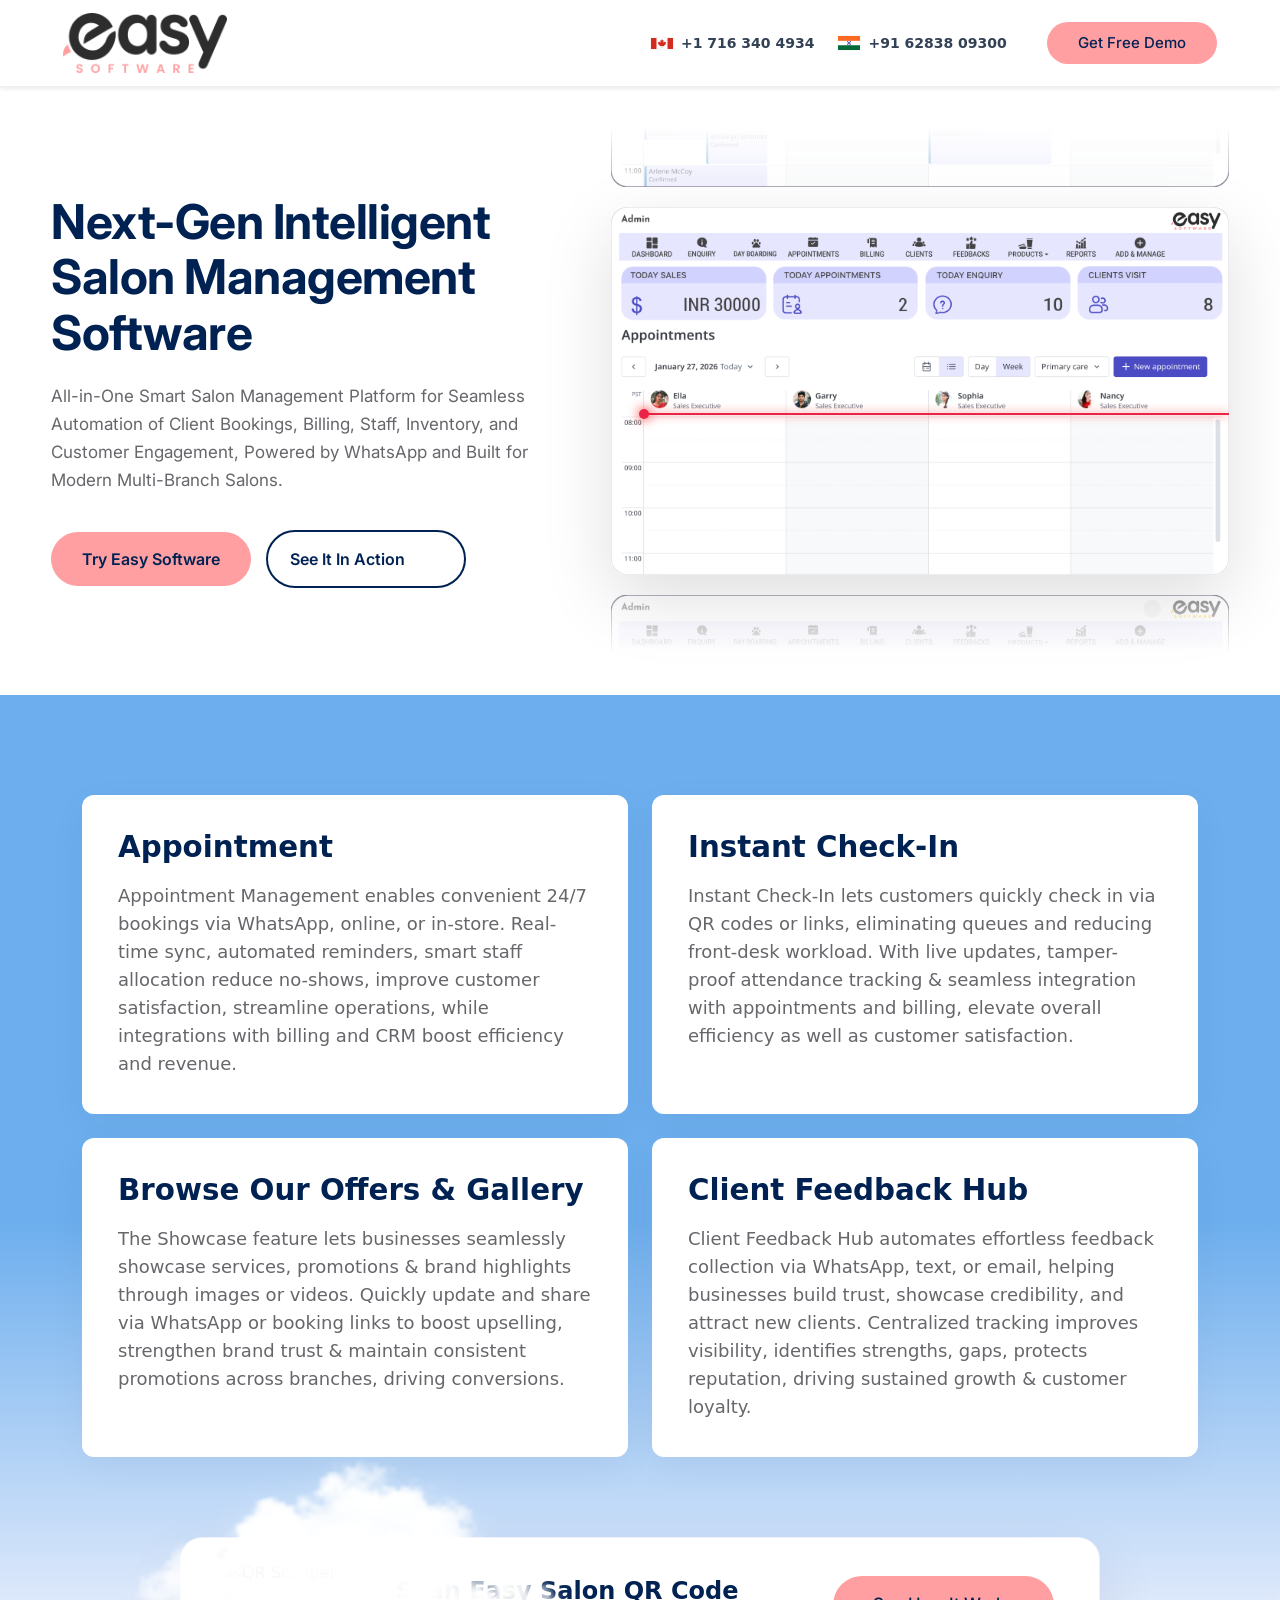
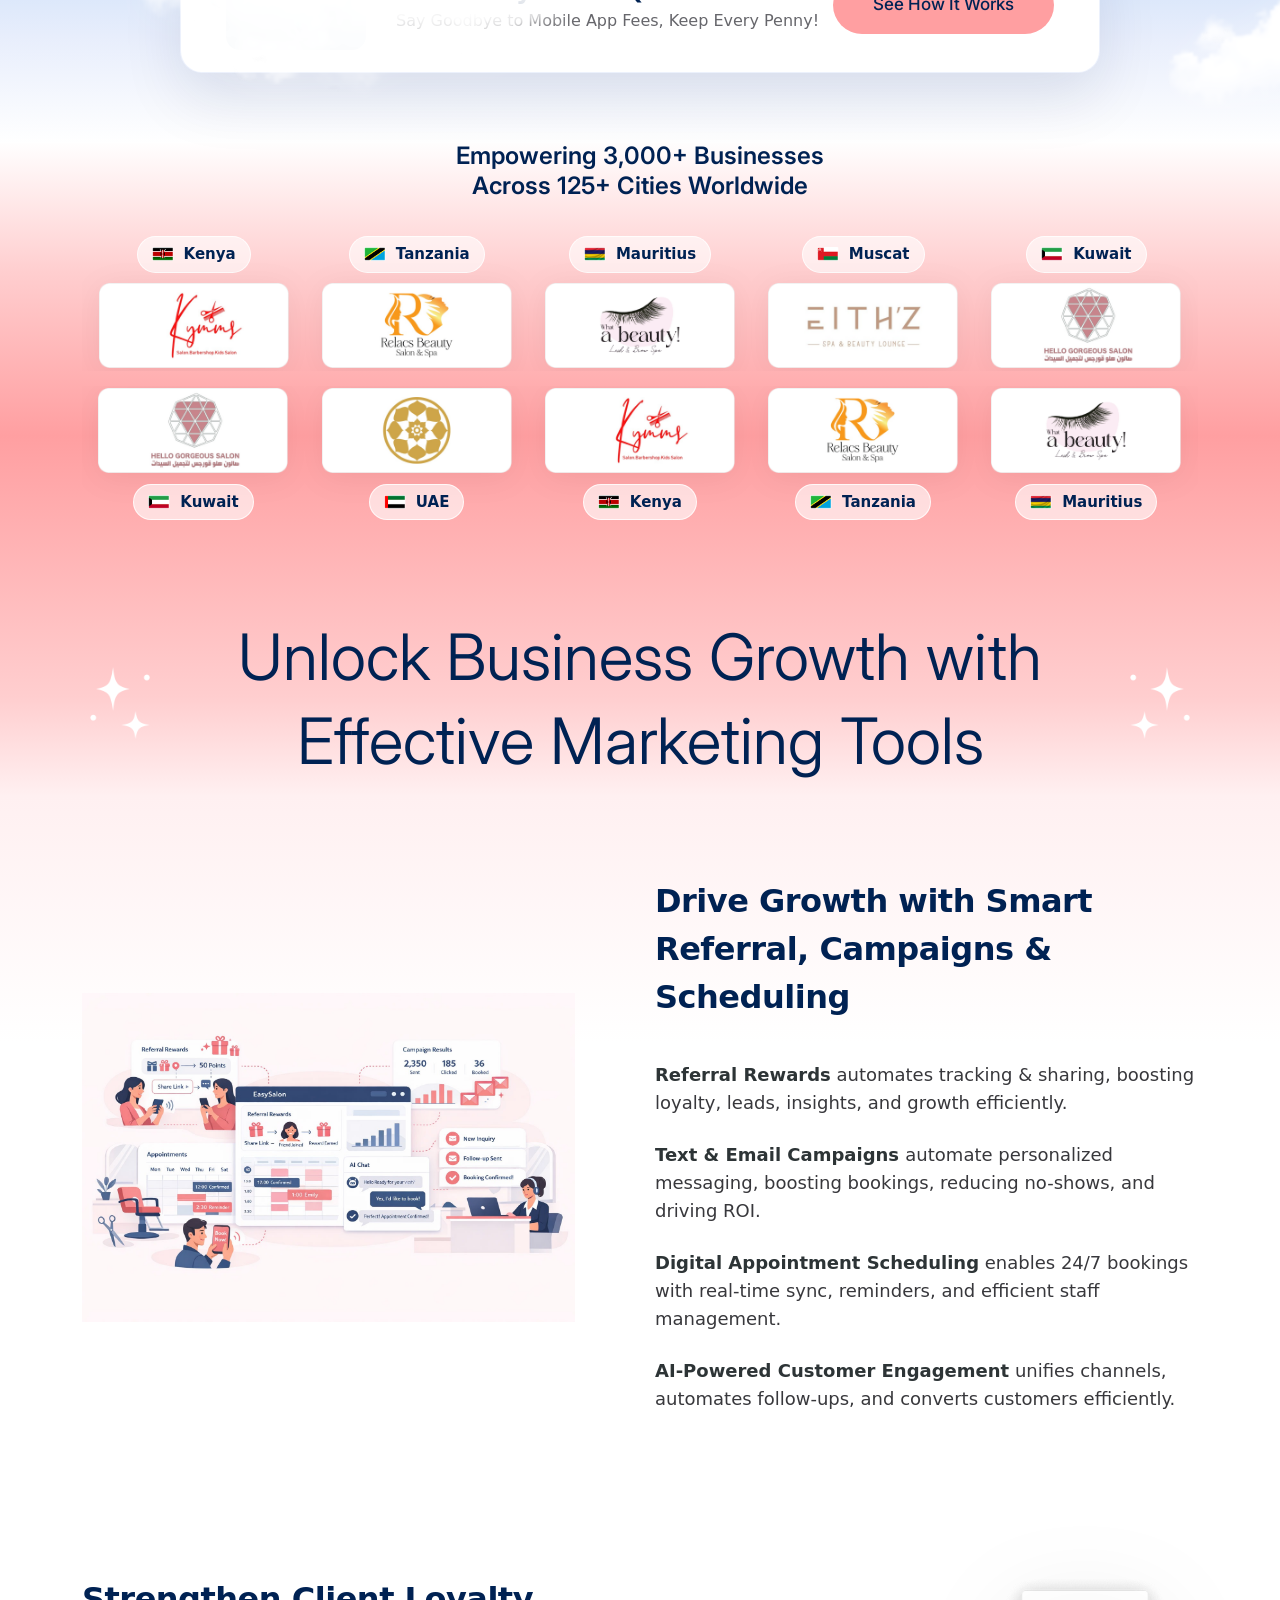
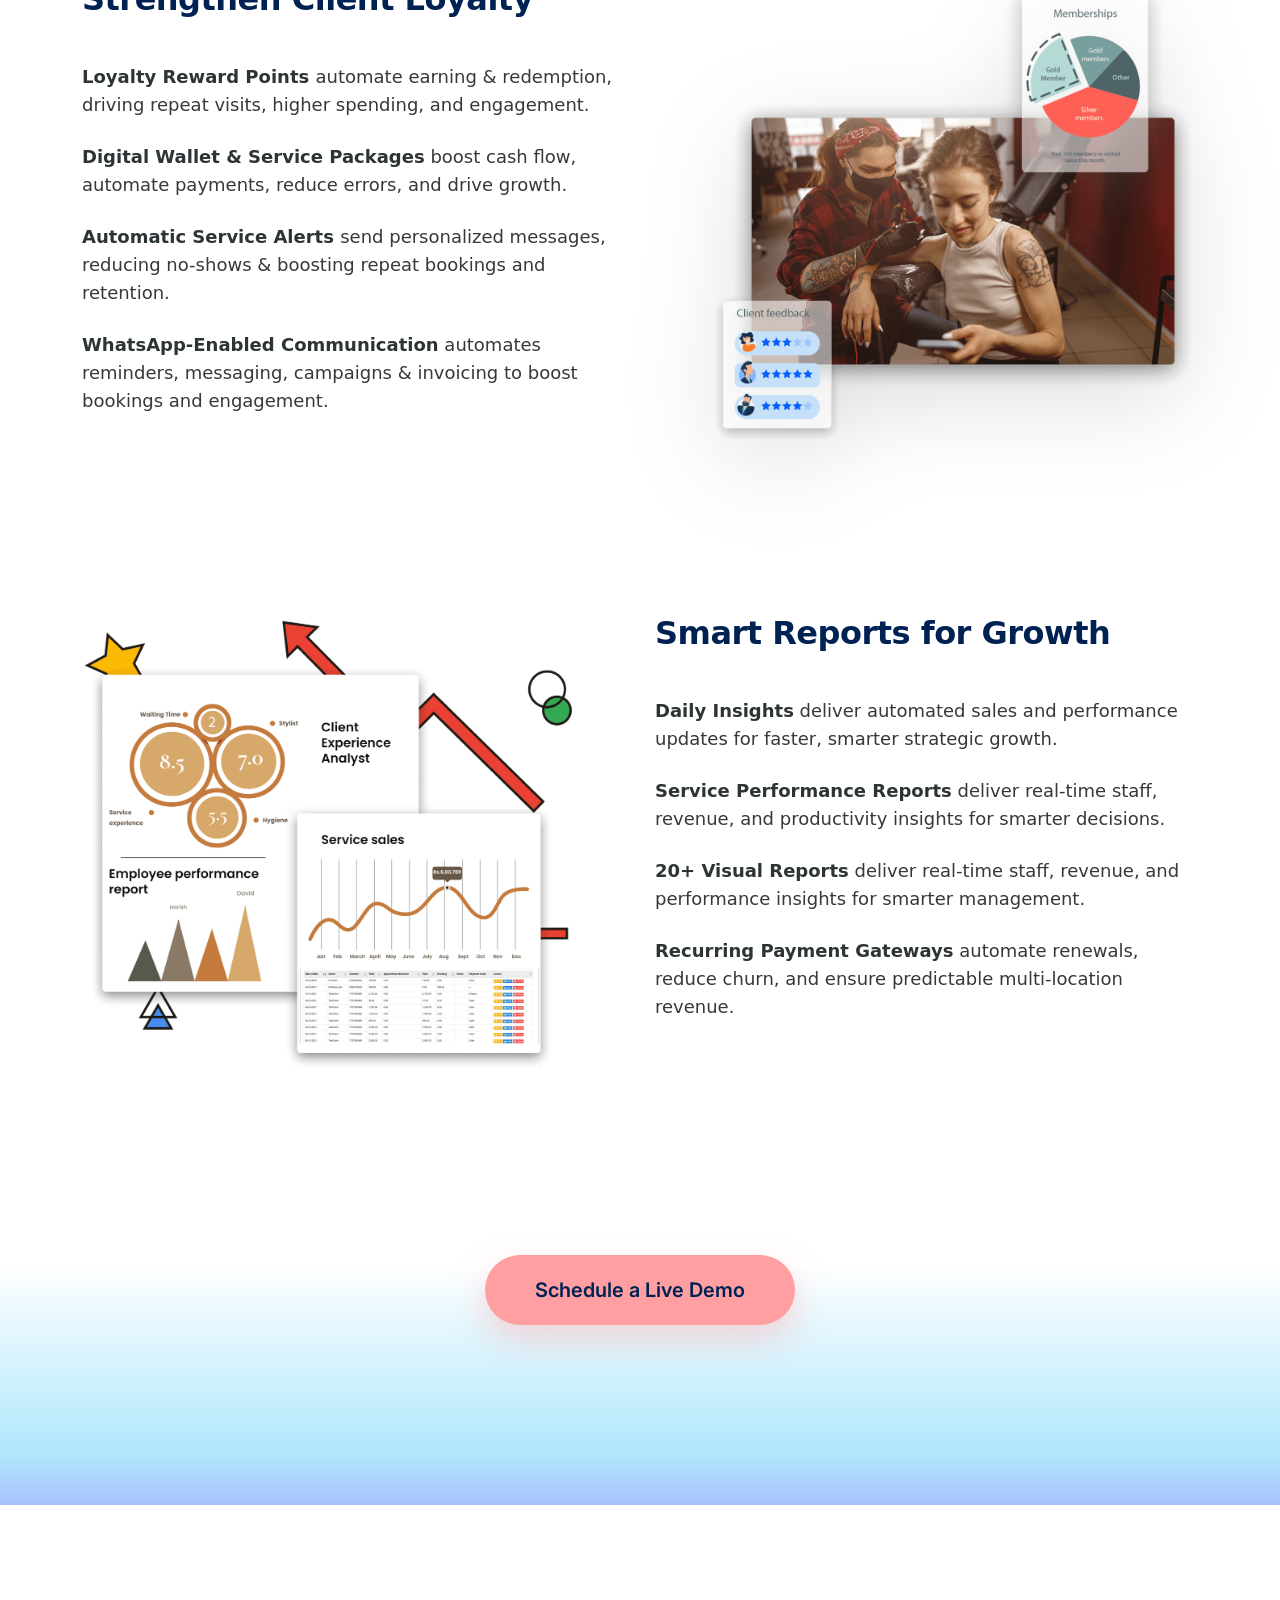
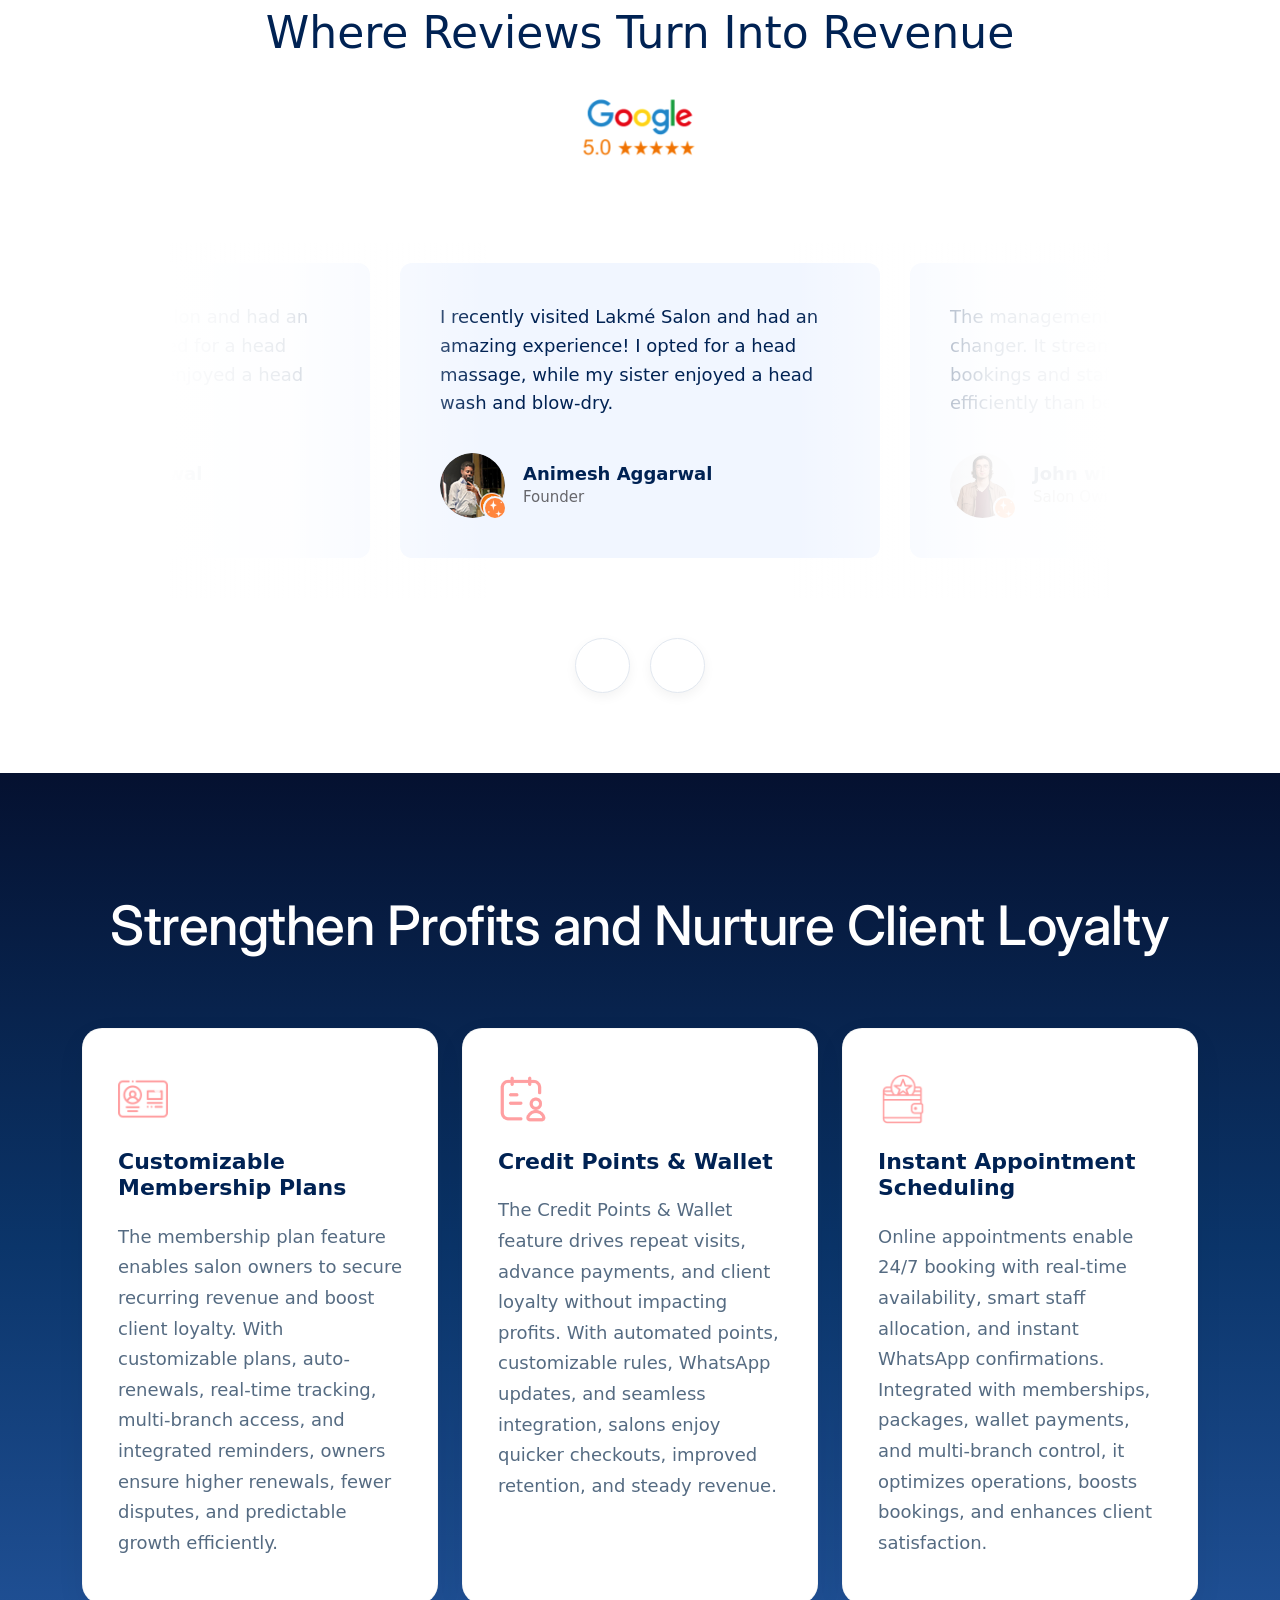
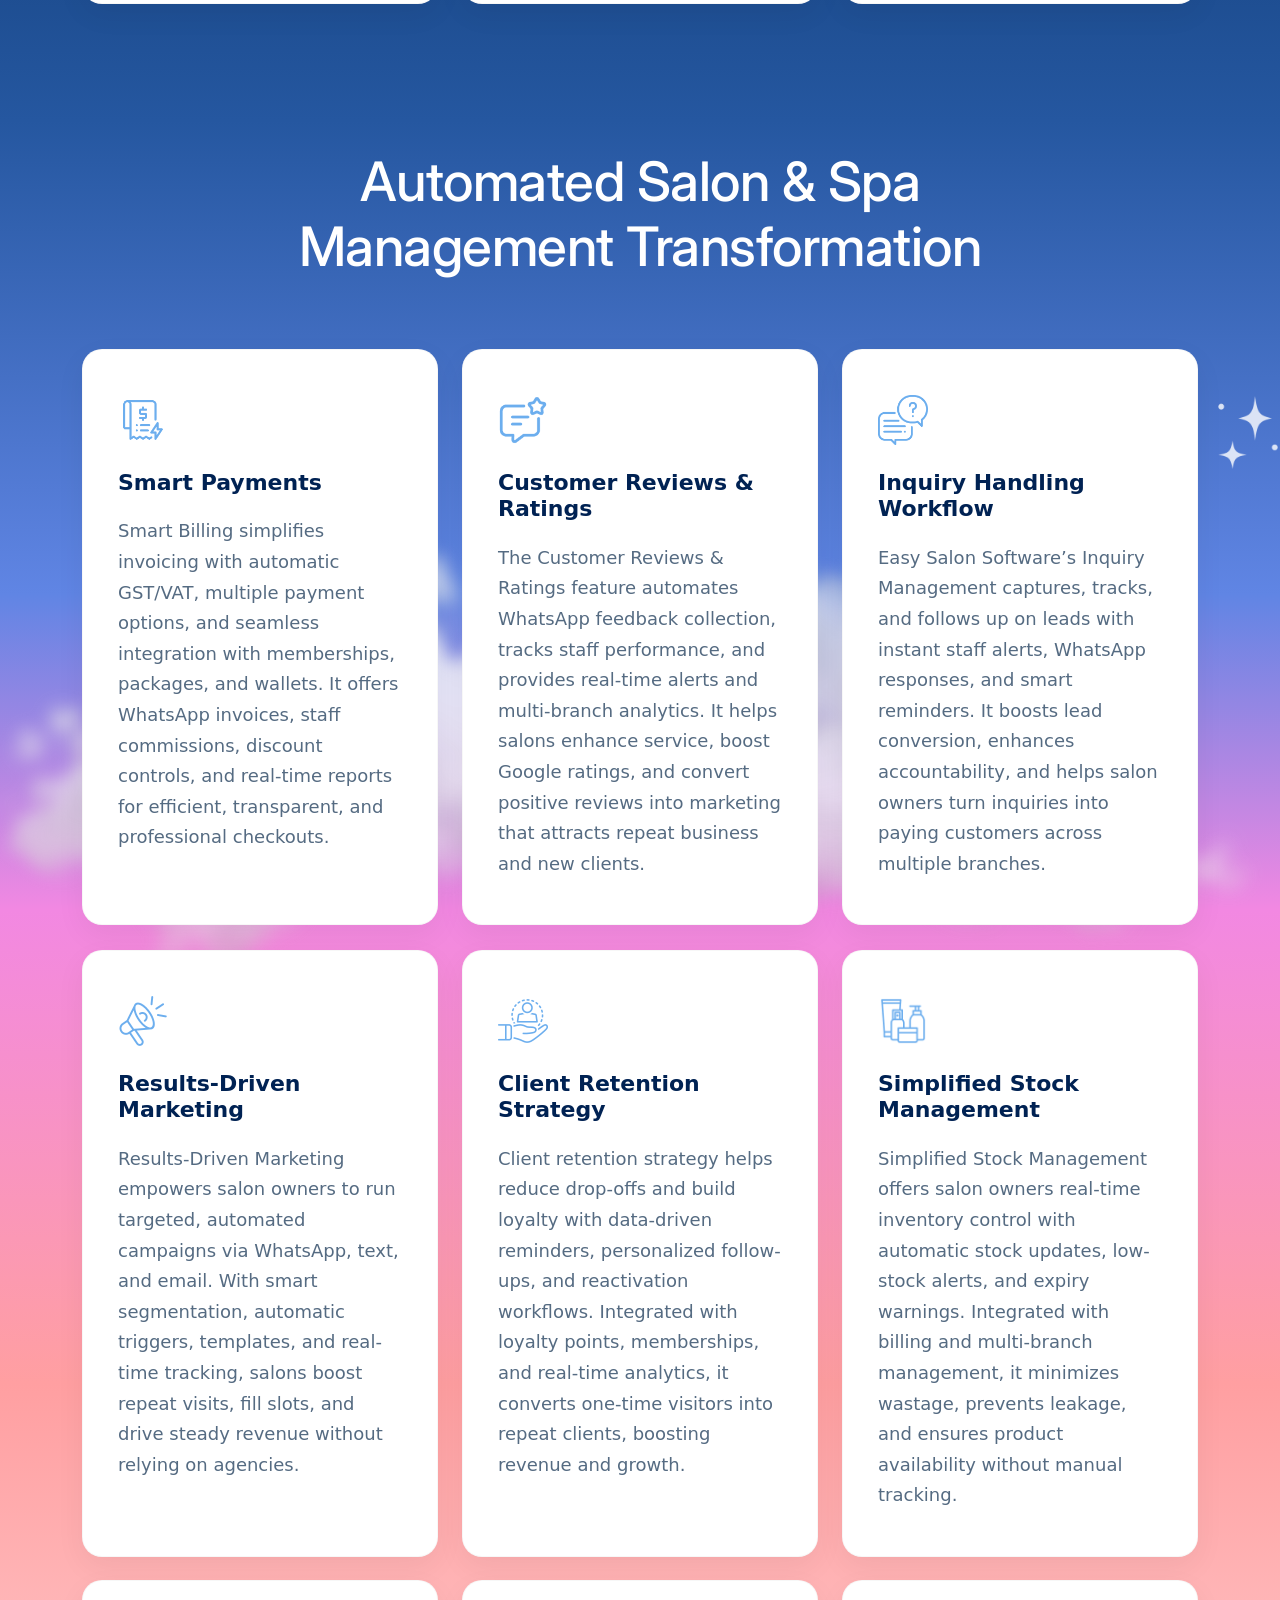
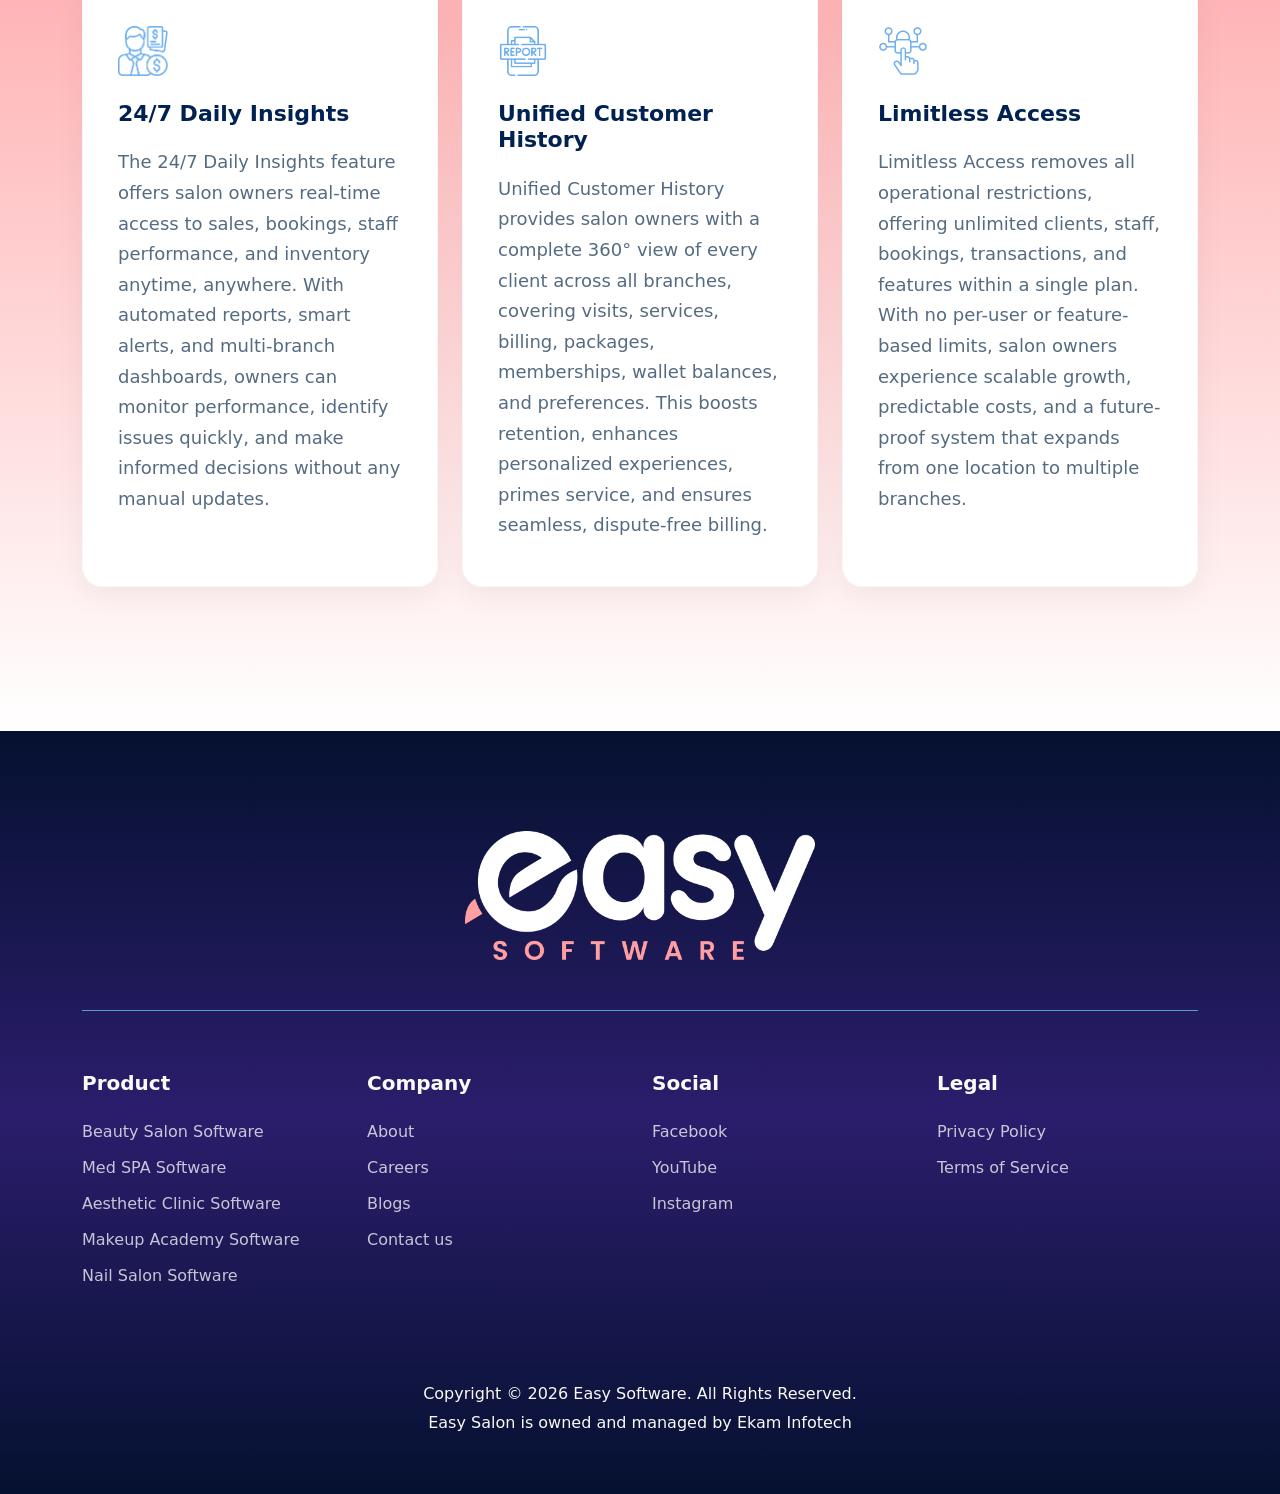
==== commit 410705a4: "Fixed buttons, blogs, panel" ====
--- a/index.html
+++ b/index.html
@@ -20,14 +20,14 @@
     <link rel="stylesheet" href="https://cdn.jsdelivr.net/npm/bootstrap-icons@1.11.1/font/bootstrap-icons.css">
 
 
-    <script src="https://www.google.com/recaptcha/api.js?render=6LdL6XUsAAAAAFFh4vjjQE_e565NPwUxGXLOMs7e"></script>
+    <script src="https://www.google.com/recaptcha/api.js?render=your_key"></script>
 </head>
 
 <body>
 
     <nav class="navbar navbar-expand-lg navbar-light bg-white main-navbar shadow-sm navbar-container">
         <div class="container-fluid ">
-            <a class="navbar-brand" href="#">
+            <a class="navbar-brand" href="index.html">
                 <img src="assets/logo.png" alt="Easy Salon Logo" class="logo-img">
             </a>
 
@@ -43,21 +43,28 @@
 
                 <div class="ms-auto d-flex flex-column flex-lg-row align-items-lg-center gap-3 gap-lg-5 mt-3 mt-lg-0">
                     <div class="social-links d-flex gap-3 align-items-center justify-content-center">
-                        <a href="https://www.facebook.com/geteasysoftware" target="_blank"><i class="fa-brands fa-facebook-f"></i></a>
-                        <a href="https://www.youtube.com/@geteasysoftware" target="_blank"><i class="fa-brands fa-youtube"></i></a>
-                        <a href="https://www.instagram.com/geteasysoftware/" target="_blank"><i class="fa-brands fa-instagram"></i></a>
+                        <a href="https://www.facebook.com/geteasysoftware" target="_blank"><i
+                                class="fa-brands fa-facebook-f"></i></a>
+                        <a href="https://www.youtube.com/@geteasysoftware" target="_blank"><i
+                                class="fa-brands fa-youtube"></i></a>
+                        <a href="https://www.instagram.com/geteasysoftware/" target="_blank"><i
+                                class="fa-brands fa-instagram"></i></a>
                     </div>
 
                     <div class="contact-item d-flex align-items-center gap-2 ms-lg-3">
                         <img src="assets/canada.svg" alt="Canada Flag" class="flag-icon">
 
-                        <span class="phone-number">+1 716 340 4934</span>
+                        <a href="https://wa.me/17163404934?text=Demo%20of%20Easy%20Salon%20Software" target="_blank" class="phone-number text-decoration-none">
+                            +1 716 340 4934
+                        </a>
                     </div>
 
                     <div class="contact-item d-flex align-items-center gap-2">
                         <img src="assets/india.webp" alt="India Flag" class="flag-icon">
 
-                        <span class="phone-number">+91 62838 09300</span>
+                        <a href="tel:+916283809300" class="phone-number text-decoration-none">
+                            +91 62838 09300
+                        </a>
                     </div>
 
                     <div class="btn-demo rounded-pill ms-lg-3" data-bs-toggle="modal" data-bs-target="#ModalTogglesix"
@@ -73,26 +80,35 @@
 
     <div class="floating-navbar" id="floatingNav">
         <div class="floating-nav-container">
-            <a href="#" class="float-logo">
+            <a href="index.html" class="float-logo">
                 <img src="assets/drop-logo.png" alt="Easy Salon">
             </a>
 
 
 
             <div class="float-social-links d-none d-lg-flex gap-2 ms-lg-5">
-                <a href="https://www.facebook.com/geteasysoftware" target="_blank"><i class="fa-brands fa-facebook-f"></i></a>
-                <a href="https://www.youtube.com/@geteasysoftware" target="_blank"><i class="fa-brands fa-youtube"></i></a>
-                <a href="https://www.instagram.com/geteasysoftware/" target="_blank"><i class="fa-brands fa-instagram"></i></a>
+                <a href="https://www.facebook.com/geteasysoftware" target="_blank"><i
+                        class="fa-brands fa-facebook-f"></i></a>
+                <a href="https://www.youtube.com/@geteasysoftware" target="_blank"><i
+                        class="fa-brands fa-youtube"></i></a>
+                <a href="https://www.instagram.com/geteasysoftware/" target="_blank"><i
+                        class="fa-brands fa-instagram"></i></a>
             </div>
 
             <div class="float-contacts d-none d-lg-flex gap-4 align-items-center mx-auto">
                 <div class="float-contact-item">
                     <i class="fa-solid fa-phone-volume vibrate-icon"></i>
-                    <span class="float-contact-number">+1 716 340 4934</span>
+                    <span class="float-contact-number"> <a href="https://wa.me/17163404934?text=Demo%20of%20Easy%20Salon%20Software" target="_blank"
+                            class="phone-number text-decoration-none">
+                            +1 716 340 4934
+                        </a></span>
                 </div>
                 <div class="float-contact-item">
                     <i class="fa-solid fa-phone-volume vibrate-icon"></i>
-                    <span class="float-contact-number">+91 62838 09300</span>
+                    <span class="float-contact-number"> <a href="tel:+916283809300"
+                            class="phone-number text-decoration-none">
+                            +91 62838 09300
+                        </a></span>
                 </div>
             </div>
 
@@ -122,7 +138,8 @@
                 <div class="mobile-social-links">
                     <a href="https://www.facebook.com/geteasysoftware" style="--i:1" target="_blank"><i
                             class="fa-brands fa-facebook-f"></i></a>
-                    <a href="https://www.youtube.com/@geteasysoftware" style="--i:2" target="_blank"><i class="fa-brands fa-youtube"></i></a>
+                    <a href="https://www.youtube.com/@geteasysoftware" style="--i:2" target="_blank"><i
+                            class="fa-brands fa-youtube"></i></a>
                     <a href="https://www.instagram.com/geteasysoftware/" style="--i:3" target="_blank"><i
                             class="fa-brands fa-instagram"></i></a>
                 </div>
@@ -132,14 +149,25 @@
             <div class="mobile-contact-wrap mt-5">
                 <p class="menu-label">Contact Us</p>
                 <div class="mobile-numbers-list">
-                    <a href="tel:+17163404934" class="mobile-contact-item">
+                    <a href="https://wa.me/17163404934?text=Demo%20of%20Easy%20Salon%20Software" target="_blank" class="mobile-contact-item">
                         <i class="fa-solid fa-phone-volume"></i>
                         <span>+1 716 340 4934</span>
                     </a>
+
                     <a href="tel:+916283809300" class="mobile-contact-item">
                         <i class="fa-solid fa-phone-volume"></i>
                         <span>+91 62838 09300</span>
                     </a>
+                </div>
+            </div>
+            <!-- Mobile Video Section -->
+            <div class="mobile-video-wrap mt-5">
+                <p class="menu-label">Experience Easy Salon</p>
+                <div class="mobile-video-box">
+                    <iframe src="https://www.youtube.com/embed/Y8nN8GL813c?rel=0" title="YouTube video player"
+                        frameborder="0"
+                        allow="accelerometer; clipboard-write; encrypted-media; gyroscope; picture-in-picture"
+                        allowfullscreen></iframe>
                 </div>
             </div>
 
@@ -159,7 +187,7 @@
         <div class="hero-container">
             <div class="hero-left">
                 <h1 class="hero-heading">
-                    Next-Gen Intelligent Software for Growing Salons & Spas
+                    Next-Gen Intelligent Salon Management Software
                 </h1>
                 <p class="hero-subtext">
                     All-in-One Smart Salon Management Platform for Seamless Automation of Client Bookings, Billing,
@@ -835,7 +863,8 @@
                 <div class="sparkle-container">
                     <img src="assets/right-sparkle.png" class="sparkle-pos-right-mgmt" alt="right sparkle of boxes">
                 </div>
-                <h2 class="overview-title scroll-animate drop-down">Automated Salon & Spa Management Transformation</h2>
+                <h2 class="overview-title scroll-animate drop-down">Automated Salon & Spa <br>Management Transformation
+                </h2>
                 <div class="overview-grid-9 row">
                     <!-- Billing -->
                     <div class="col-lg-4 col-md-6 mb-4">
@@ -1085,7 +1114,7 @@
 
         <div class="container">
             <div class="footer-logo-wrap text-center">
-                <img src="assets/footer-logo.png" alt="Easy Software Logo" class="footer-logo">
+                <a href="index.html"><img src="assets/footer-logo.png" alt="Easy Software Logo" class="footer-logo"></a>
             </div>
 
             <div class="footer-divider"></div>
@@ -1095,11 +1124,13 @@
                 <div class="col-6 col-lg-3 footer-col">
                     <h4 class="footer-col-title">Product</h4>
                     <ul class="footer-links">
-                        <li><a href="salon.html">Beauty Salon Software</a></li>
-                        <li><a href="#">Med SPA Software</a></li>
-                        <li><a href="#">Aesthetic Clinic Software</a></li>
-                        <li><a href="#">Makeup Academy Software</a></li>
-                        <li><a href="#">Nail Salon Software</a></li>
+                        <li><a href="https://geteasysoftware.com/salon" target="_blank">Beauty Salon Software</a></li>
+                        <li><a href="https://geteasysoftware.com/med-spa" target="_blank">Med SPA Software</a></li>
+                        <li><a href="https://geteasysoftware.com/aesthetic" target="_blank">Aesthetic Clinic
+                                Software</a></li>
+                        <li><a href="https://geteasysoftware.com/makeup-studio" target="_blank">Makeup Academy
+                                Software</a></li>
+                        <li><a href="https://geteasysoftware.com/nail-art" target="_blank">Nail Salon Software</a></li>
                     </ul>
                 </div>
 
@@ -1109,10 +1140,10 @@
                     <ul class="footer-links">
                         <li><a href="#">About</a></li>
                         <li><a href="#">Careers</a></li>
-                        <li><a href="#">Team</a></li>
-                        <li><a href="#">Help</a></li>
-                        <li><a href="#">Community</a></li>
-                        <li><a href="#">Developer docs</a></li>
+                        <li><a href="blog.html">Blogs</a></li>
+                        <!-- <li><a href="#">Help</a></li> -->
+                        <!-- <li><a href="#">Community</a></li> -->
+                        <!-- <li><a href="#">Developer docs</a></li> -->
                         <li><a href="#">Contact us</a></li>
                     </ul>
                 </div>
@@ -1121,11 +1152,12 @@
                 <div class="col-6 col-lg-3 footer-col">
                     <h4 class="footer-col-title">Social</h4>
                     <ul class="footer-links">
-                        <li><a href="#">Instagram</a></li>
-                        <li><a href="#">LinkedIn</a></li>
-                        <li><a href="#">TikTok</a></li>
-                        <li><a href="#">X</a></li>
-                        <li><a href="#">YouTube</a></li>
+                        <li><a href="https://www.facebook.com/geteasysoftware">Facebook</a></li>
+                        <!-- <li><a href="#">LinkedIn</a></li> -->
+                        <!-- <li><a href="#">TikTok</a></li> -->
+                        <!-- <li><a href="#">X</a></li> -->
+                        <li><a href="https://www.youtube.com/@geteasysoftware">YouTube</a></li>
+                        <li><a href="https://www.instagram.com/geteasysoftware/">Instagram</a></li>
                     </ul>
                 </div>
 
@@ -1133,11 +1165,11 @@
                 <div class="col-6 col-lg-3 footer-col">
                     <h4 class="footer-col-title">Legal</h4>
                     <ul class="footer-links">
-                        <li><a href="#">Acceptable Use Policy</a></li>
+                        <!-- <li><a href="#">Acceptable Use Policy</a></li>
                         <li><a href="#">Cookie Notice</a></li>
-                        <li><a href="#">Cookie Preferences</a></li>
-                        <li><a href="#">Privacy Policy</a></li>
-                        <li><a href="#">Terms of Service</a></li>
+                        <li><a href="#">Cookie Preferences</a></li> -->
+                        <li><a href="privacy-policy.html">Privacy Policy</a></li>
+                        <li><a href="terms.html">Terms of Service</a></li>
                     </ul>
                 </div>
             </div>
@@ -1287,6 +1319,48 @@
     </div>
 
 
+    <!-- Mobile Fixed Bottom Bar -->
+    <div class="mobile-bottom-bar d-lg-none">
+        <div class="bottom-bar-container">
+            <button class="bottom-bar-btn book-btn" data-bs-toggle="modal" data-bs-target="#ModalTogglesix">
+                <i class="fa-solid fa-calendar-check"></i>
+                <span>Book Now</span>
+            </button>
+            <button class="bottom-bar-btn call-btn" data-bs-toggle="modal" data-bs-target="#callModal">
+                <i class="fa-solid fa-phone-volume vibrate-icon"></i>
+                <span>Call Us</span>
+            </button>
+        </div>
+    </div>
+
+    <!-- Call Us Modal -->
+    <div class="modal fade" id="callModal" tabindex="-1" aria-labelledby="callModalLabel" aria-hidden="true">
+        <div class="modal-dialog modal-dialog-centered modal-sm px-4">
+            <div class="modal-content contact-modal-content">
+                <div class="contact-modal-header">
+                    <h5 class="contact-modal-title" id="callModalLabel">Contact Us</h5>
+                    <p class="contact-modal-subtitle">We're here to help you 24/7</p>
+                </div>
+                <button type="button" class="btn-close" data-bs-dismiss="modal" aria-label="Close"></button>
+                <div class="modal-body text-center p-4">
+                    <div class="contact-links-wrap d-flex flex-column gap-3">
+                        <a href="https://wa.me/17163404934?text=Demo%20of%20Easy%20Salon%20Software" target="_blank" class="contact-modal-item">
+                            <i class="fa-brands fa-whatsapp me-3" style="font-size: 24px; color: #25D366;"></i>
+                            <span>+1 716 340 4934</span>
+
+                            <i class="fa-solid fa-phone ms-auto vibrate-icon"></i>
+                        </a>
+                        <a href="tel:+916283809300" class="contact-modal-item">
+                            <i class="fa-solid fa-phone me-3" style="font-size: 20px; color: #4ada4a;"></i>
+                            <span>+91 62838 09300</span>
+                            <i class="fa-solid fa-phone ms-auto vibrate-icon"></i>
+                        </a>
+                    </div>
+                </div>
+            </div>
+        </div>
+    </div>
+
     <script src="script/script.js"></script>
     <script src="script/animations.js"></script>
     <script src="script/thread.js"></script>
--- a/style/style.css
+++ b/style/style.css
@@ -15,10 +15,132 @@
     box-sizing: border-box;
 }
 
+/* thread css */
+.marketing-features-rows {
+    position: relative;
+
+}
+
+.marketing-thread-line {
+    position: absolute;
+    top: 50px;
+    bottom: 50px;
+    left: 49%;
+    width: 4px;
+    transform: translateX(-50%);
+    z-index: 0;
+    border-radius: 4px;
+    display: block;
+}
+
+.marketing-thread-progress {
+    position: absolute;
+    top: 0;
+    left: 0;
+    width: 100%;
+    height: 0%;
+    background: #FF9FA1;
+    border-radius: 4px;
+    transition: height 0.1s linear;
+    box-shadow: 0 0 10px rgba(255, 159, 161, 0.6);
+}
+
+.marketing-tick {
+    position: absolute;
+    left: 49%;
+    top: 50%;
+    transform: translate(-50%, -50%) scale(0);
+    width: 40px;
+    height: 40px;
+    background: #fff;
+    border: 3px solid #FF9FA1;
+    border-radius: 50%;
+    z-index: 2;
+    display: flex;
+    align-items: center;
+    justify-content: center;
+    color: #FF9FA1;
+    font-size: 18px;
+    box-shadow: 0 4px 10px rgba(0, 0, 0, 0.1);
+    transition: transform 0.4s cubic-bezier(0.175, 0.885, 0.32, 1.275);
+}
+
+.marketing-tick.active {
+    transform: translate(-50%, -50%) scale(1);
+    background: #FF9FA1;
+    color: #fff;
+    box-shadow: 0 0 20px rgba(255, 159, 161, 0.8);
+}
+
+.marketing-tick.tick-start i {
+    transform: rotate(180deg);
+}
+
+.marketing-tick i {
+    transition: transform 0.5s ease;
+}
+
+.marketing-tick.active:hover i {
+    transform: scale(1.2) rotate(15deg);
+}
+
+.marketing-tick.tick-start.active:hover i {
+    transform: rotate(0deg) scale(1.3);
+}
+
+.marketing-tick.tick-end.active i {
+    animation: magicPulse 2s infinite;
+}
+
+@keyframes magicPulse {
+    0% {
+        transform: scale(1);
+        text-shadow: 0 0 0px #fff;
+    }
+
+    50% {
+        transform: scale(1.2);
+        text-shadow: 0 0 10px #fff;
+    }
+
+    100% {
+        transform: scale(1);
+        text-shadow: 0 0 0px #fff;
+    }
+}
+
+.marketing-tick.tick-start {
+    top: 50px;
+    transform: translate(-50%, 0) scale(0);
+}
+
+.marketing-tick.tick-start.active {
+    transform: translate(-50%, 0) scale(1);
+}
+
+.marketing-tick.tick-end {
+    top: auto;
+    bottom: 50px;
+    transform: translate(-50%, 0) scale(0);
+}
+
+.marketing-tick.tick-end.active {
+    transform: translate(-50%, 0) scale(1);
+}
+
+.marketing-thread-line.thread-hidden {
+    opacity: 0;
+    transition: opacity 0.5s ease;
+}
+
+/* Thread css end */
 .main-navbar {
     padding: 10px 0;
     background: #fff !important;
     border-bottom: 1px solid #f0f0f0;
+    position: relative;
+    z-index: 1075;
+    /* Above mobile-nav-overlay (1060) and matching the toggler feel */
 }
 
 .logo-img {
@@ -1017,7 +1139,8 @@
     height: 45px;
     position: relative;
     cursor: pointer;
-    z-index: 1020;
+    z-index: 1070;
+    /* Above mobile-nav-overlay (1060) */
     background: #f8fafc;
     border-radius: 12px;
     align-items: center;
@@ -1078,7 +1201,8 @@
     background: rgba(255, 255, 255, 0.98);
     backdrop-filter: blur(15px);
     -webkit-backdrop-filter: blur(15px);
-    z-index: 1010;
+    z-index: 1060;
+    /* Above mobile bottom bar (1050) */
     transition: top 0.6s cubic-bezier(0.85, 0, 0.15, 1);
     visibility: hidden;
     overflow-y: auto;
@@ -1125,6 +1249,41 @@
 .mobile-nav-overlay.active .btn-mobile-full {
     opacity: 1;
     transform: translateY(0);
+}
+
+/* Mobile Menu Video Section */
+.mobile-video-wrap {
+    text-align: center;
+    opacity: 0;
+    transform: translateY(30px);
+    transition: all 0.6s cubic-bezier(0.34, 1.56, 0.64, 1);
+    transition-delay: 0.05s;
+}
+
+.mobile-nav-overlay.active .mobile-video-wrap {
+    opacity: 1;
+    transform: translateY(0);
+}
+
+.mobile-video-box {
+    position: relative;
+    width: 100%;
+    padding-top: 56.25%;
+    /* 16:9 Aspect Ratio */
+    border-radius: 20px;
+    overflow: hidden;
+    box-shadow: 0 15px 35px rgba(0, 34, 83, 0.15);
+    margin-top: 15px;
+    background: #002253;
+}
+
+.mobile-video-box iframe {
+    position: absolute;
+    top: 0;
+    left: 0;
+    width: 100%;
+    height: 100%;
+    border: none;
 }
 
 /* Social Animation Right to Left */
@@ -3606,4 +3765,825 @@
     .float-social-links {
         display: none !important;
     }
+}
+
+/* ==========================================================================
+   BLOGS SECTION & CARDS
+   ========================================================================== */
+.blogs-section {
+    background-color: #fafbfc;
+}
+
+.blogs-main-title {
+    font-size: 3rem;
+    font-weight: 700;
+    color: #002253;
+}
+
+
+.blog-card {
+    display: flex;
+    flex-direction: column;
+    height: 100%;
+    background: #ffffff;
+    border-radius: 20px;
+    overflow: hidden;
+    text-decoration: none;
+    color: inherit;
+    transition: all 0.4s cubic-bezier(0.165, 0.84, 0.44, 1);
+    box-shadow: 0 10px 30px rgba(0, 34, 83, 0.05);
+    border: 1px solid rgba(0, 34, 83, 0.03);
+    position: relative;
+    cursor: pointer;
+}
+
+.blog-card:hover {
+    transform: translateY(-12px);
+    box-shadow: 0 30px 60px rgba(0, 34, 83, 0.12);
+}
+
+.blog-image-wrap {
+    position: relative;
+    width: 100%;
+    aspect-ratio: 16 / 10;
+    overflow: hidden;
+}
+
+.blog-image-wrap img {
+    width: 100%;
+    height: 100%;
+    object-fit: cover;
+    transition: transform 0.8s cubic-bezier(0.165, 0.84, 0.44, 1);
+}
+
+.blog-card:hover .blog-image-wrap img {
+    transform: scale(1.1);
+}
+
+.blog-date {
+    display: inline-block;
+    background: #002253;
+    color: #ffffff;
+    padding: 5px 12px;
+    border-radius: 6px;
+    font-size: 10px;
+    font-weight: 700;
+    letter-spacing: 0.5px;
+    text-transform: uppercase;
+    margin-bottom: 12px;
+    width: fit-content;
+}
+
+
+.blog-content {
+    padding: 25px;
+    flex: 1;
+    display: flex;
+    flex-direction: column;
+}
+
+.blog-title {
+    font-size: 1.25rem;
+    font-weight: 700;
+    color: #002253;
+    line-height: 1.4;
+    margin-bottom: 12px;
+    transition: color 0.3s ease;
+}
+
+.blog-card:hover .blog-title {
+    color: var(--primary-coral);
+}
+
+.blog-excerpt {
+    font-size: 0.95rem;
+    color: #64748b;
+    line-height: 1.6;
+    margin-bottom: 20px;
+    display: -webkit-box;
+    -webkit-line-clamp: 3;
+    line-clamp: 3;
+    -webkit-box-orient: vertical;
+    overflow: hidden;
+}
+
+.blog-footer {
+    display: flex;
+    align-items: center;
+    margin-top: auto;
+    padding-top: 15px;
+    border-top: 1px solid #f1f5f9;
+}
+
+.read-more {
+    font-size: 13px;
+    font-weight: 800;
+    color: #94a3b8;
+    letter-spacing: 1px;
+    display: flex;
+    align-items: center;
+    gap: 8px;
+    transition: all 0.3s ease;
+}
+
+.blog-card:hover .read-more {
+    color: var(--primary-coral);
+    gap: 12px;
+}
+
+/* Mobile Tweaks for 2 cards per row */
+@media (max-width: 767px) {
+    .blog-content {
+        padding: 12px;
+    }
+
+    .blog-title {
+        font-size: 0.85rem;
+        margin-bottom: 8px;
+    }
+
+    .blog-excerpt {
+        display: none;
+    }
+
+    .blog-date {
+        padding: 3px 8px;
+        font-size: 7px;
+        margin-bottom: 8px;
+    }
+
+
+    .read-more {
+        font-size: 9px;
+        gap: 5px;
+    }
+
+    .blog-footer {
+        padding-top: 10px;
+    }
+}
+
+/* ==========================================================================
+   TERMS & CONDITIONS SECTION - PREMIUM UPGRADE
+   ========================================================================== */
+.terms-section {
+    background: #ffffff;
+    padding: 100px 0;
+    position: relative;
+    overflow: hidden;
+}
+
+/* Dynamic background elements */
+.terms-section::before {
+    content: '';
+    position: absolute;
+    top: -10%;
+    right: -5%;
+    width: 600px;
+    height: 600px;
+    background: radial-gradient(circle, rgba(255, 159, 161, 0.15) 0%, transparent 70%);
+    border-radius: 50%;
+    z-index: 1;
+    animation: floatBlob 15s infinite alternate;
+}
+
+.terms-section::after {
+    content: '';
+    position: absolute;
+    bottom: -10%;
+    left: -5%;
+    width: 500px;
+    height: 500px;
+    background: radial-gradient(circle, rgba(0, 34, 83, 0.05) 0%, transparent 70%);
+    border-radius: 50%;
+    z-index: 1;
+    animation: floatBlob 12s infinite alternate-reverse;
+}
+
+@keyframes floatBlob {
+    from {
+        transform: translate(0, 0) scale(1);
+    }
+
+    to {
+        transform: translate(30px, 50px) scale(1.1);
+    }
+}
+
+.terms-card {
+    background: rgba(255, 255, 255, 0.82);
+    backdrop-filter: blur(25px);
+    -webkit-backdrop-filter: blur(25px);
+    border-radius: 40px;
+    box-shadow: 0 40px 100px rgba(0, 34, 83, 0.06), inset 0 0 0 1px rgba(255, 255, 255, 0.6);
+    border: 1px solid rgba(0, 34, 83, 0.03);
+    overflow: hidden;
+    position: relative;
+    z-index: 2;
+    transition: transform 0.4s cubic-bezier(0.165, 0.84, 0.44, 1);
+}
+
+.terms-header {
+    padding: 85px 40px 55px;
+    text-align: center;
+    border-bottom: 1px solid rgba(0, 34, 83, 0.06);
+}
+
+.terms-main-title {
+    font-size: 4.2rem;
+    font-weight: 900;
+    color: #002253;
+    margin-bottom: 22px;
+    letter-spacing: -2.5px;
+    background: linear-gradient(135deg, #002253 0%, #003580 100%);
+    -webkit-background-clip: text;
+    background-clip: text;
+    -webkit-text-fill-color: transparent;
+    font-family: var(--font-inter);
+}
+
+.terms-subtitle {
+    font-size: 0.95rem;
+    font-weight: 700;
+    color: var(--primary-coral);
+    letter-spacing: 4px;
+    text-transform: uppercase;
+    display: inline-block;
+    position: relative;
+    padding-bottom: 15px;
+    background: none;
+    padding-left: 0;
+    padding-right: 0;
+}
+
+.terms-subtitle::after {
+    content: '';
+    position: absolute;
+    bottom: 0;
+    left: 50%;
+    transform: translateX(-50%);
+    width: 65px;
+    height: 3px;
+    background: var(--primary-coral);
+    border-radius: 10px;
+}
+
+.terms-body {
+    padding: 85px 100px;
+}
+
+.terms-paragraph {
+    font-size: 1.1rem;
+    line-height: 2;
+    color: #4a5568;
+    margin-bottom: 30px;
+}
+
+.standout-text {
+    background: linear-gradient(135deg, #002253 0%, #003580 100%);
+    color: #ffffff;
+    padding: 45px 55px;
+    border-radius: 28px;
+    font-weight: 500;
+    margin: 55px 0;
+    box-shadow: 0 25px 50px rgba(0, 34, 83, 0.18);
+    position: relative;
+    overflow: hidden;
+    line-height: 1.9;
+    font-size: 1rem;
+    letter-spacing: 0.5px;
+    border: none;
+}
+
+.standout-text::before {
+    content: '';
+    position: absolute;
+    top: -50%;
+    left: -100%;
+    width: 200%;
+    height: 200%;
+    background: linear-gradient(45deg, transparent, rgba(255, 255, 255, 0.1), transparent);
+    transform: rotate(45deg);
+    animation: shineLight 6s infinite;
+}
+
+@keyframes shineLight {
+    0% {
+        left: -100%;
+    }
+
+    20%,
+    100% {
+        left: 100%;
+    }
+}
+
+.terms-sub-title {
+    font-size: 1.85rem;
+    font-weight: 800;
+    color: #002253;
+    margin-top: 65px;
+    margin-bottom: 25px;
+    display: flex;
+    align-items: center;
+    gap: 15px;
+}
+
+.terms-sub-title::before {
+    content: '';
+    width: 12px;
+    height: 12px;
+    background: var(--primary-coral);
+    border-radius: 50%;
+    display: inline-block;
+}
+
+.terms-sub-title::after {
+    display: none;
+}
+
+.terms-inner-title {
+    font-size: 1.35rem;
+    font-weight: 700;
+    color: #2d3748;
+    margin-top: 45px;
+    margin-bottom: 20px;
+}
+
+.terms-list {
+    list-style: none;
+    padding: 0;
+    margin: 35px 0;
+}
+
+.terms-list li {
+    font-size: 1.05rem;
+    line-height: 1.8;
+    color: #4a5568;
+    padding: 22px 28px;
+    margin-bottom: 18px;
+    border-radius: 18px;
+    background: #f8fafc;
+    border: 1px solid rgba(0, 34, 83, 0.02);
+    transition: all 0.35s cubic-bezier(0.175, 0.885, 0.32, 1.275);
+    display: flex;
+}
+
+.terms-list li:hover {
+    background: #ffffff;
+    border-color: rgba(255, 159, 161, 0.35);
+    box-shadow: 0 15px 35px rgba(0, 34, 83, 0.04);
+    transform: translateX(12px) scale(1.015);
+    color: #002253;
+}
+
+@media (max-width: 991px) {
+    .terms-body {
+        padding: 55px 45px;
+    }
+
+    .terms-card {
+        margin: 20px 0;
+    }
+
+    .terms-main-title {
+        font-size: 3.2rem;
+    }
+}
+
+@media (max-width: 767px) {
+    .terms-section {
+        padding: 30px 0;
+    }
+
+    .terms-section .scroll-animate {
+        opacity: 1 !important;
+        transform: none !important;
+    }
+
+    .terms-main-title {
+        font-size: 2.4rem;
+        letter-spacing: -1.5px;
+        margin-bottom: 20px;
+    }
+
+    .terms-header {
+        padding: 40px 20px 30px;
+    }
+
+    .terms-body {
+        padding: 40px 20px;
+    }
+
+    .terms-card {
+        border-radius: 30px;
+    }
+
+    .standout-text {
+        padding: 32px;
+        font-size: 0.9rem;
+    }
+
+    .terms-list li:hover {
+        transform: translateX(6px);
+    }
+
+    .terms-sub-title {
+        font-size: 1.45rem;
+    }
+}
+
+/* ==========================================================================
+   PRIVACY POLICY SECTION
+   ========================================================================== */
+.privacy-section {
+    background: #ffffff;
+    padding: 100px 0;
+    position: relative;
+    overflow: hidden;
+}
+
+.privacy-section::before {
+    content: '';
+    position: absolute;
+    top: -10%;
+    left: -5%;
+    width: 600px;
+    height: 600px;
+    background: radial-gradient(circle, rgba(74, 144, 218, 0.1) 0%, transparent 70%);
+    border-radius: 50%;
+    z-index: 1;
+    animation: floatBlob 18s infinite alternate;
+}
+
+.privacy-section::after {
+    content: '';
+    position: absolute;
+    bottom: -10%;
+    right: -5%;
+    width: 500px;
+    height: 500px;
+    background: radial-gradient(circle, rgba(255, 159, 161, 0.1) 0%, transparent 70%);
+    border-radius: 50%;
+    z-index: 1;
+    animation: floatBlob 15s infinite alternate-reverse;
+}
+
+.privacy-card {
+    background: rgba(255, 255, 255, 0.82);
+    backdrop-filter: blur(25px);
+    -webkit-backdrop-filter: blur(25px);
+    border-radius: 40px;
+    box-shadow: 0 40px 100px rgba(0, 34, 83, 0.06), inset 0 0 0 1px rgba(255, 255, 255, 0.6);
+    border: 1px solid rgba(0, 34, 83, 0.03);
+    overflow: hidden;
+    position: relative;
+    z-index: 2;
+}
+
+.privacy-header {
+    padding: 85px 40px 55px;
+    text-align: center;
+    border-bottom: 1px solid rgba(0, 34, 83, 0.06);
+}
+
+.privacy-main-title {
+    font-size: 4.2rem;
+    font-weight: 900;
+    color: #002253;
+    margin-bottom: 22px;
+    letter-spacing: -2.5px;
+    background: linear-gradient(135deg, #002253 0%, #4A90DA 100%);
+    -webkit-background-clip: text;
+    background-clip: text;
+    -webkit-text-fill-color: transparent;
+    font-family: var(--font-inter);
+}
+
+.privacy-subtitle {
+    font-size: 0.95rem;
+    font-weight: 700;
+    color: var(--primary-coral);
+    letter-spacing: 4px;
+    text-transform: uppercase;
+    display: inline-block;
+    position: relative;
+    padding-bottom: 15px;
+}
+
+.privacy-subtitle::after {
+    content: '';
+    position: absolute;
+    bottom: 0;
+    left: 50%;
+    transform: translateX(-50%);
+    width: 65px;
+    height: 3px;
+    background: var(--primary-coral);
+    border-radius: 10px;
+}
+
+.privacy-body {
+    padding: 85px 100px;
+}
+
+.privacy-paragraph {
+    font-size: 1.1rem;
+    line-height: 2;
+    color: #4a5568;
+    margin-bottom: 30px;
+}
+
+.privacy-paragraph-des {
+    font-size: 1.1rem;
+    line-height: 2;
+    color: #ffffff;
+    margin-bottom: 30px;
+}
+
+.privacy-sub-title {
+    font-size: 1.85rem;
+    font-weight: 800;
+    color: #002253;
+    margin-top: 65px;
+    margin-bottom: 25px;
+    display: flex;
+    align-items: center;
+    gap: 15px;
+}
+
+.privacy-sub-title::before {
+    content: '';
+    width: 12px;
+    height: 12px;
+    background: #4A90DA;
+    border-radius: 50%;
+    display: inline-block;
+}
+
+.privacy-list {
+    list-style: none;
+    padding: 0;
+    margin: 35px 0;
+}
+
+.privacy-list li {
+    font-size: 1.05rem;
+    line-height: 1.8;
+    color: #4a5568;
+    padding: 22px 28px;
+    margin-bottom: 18px;
+    border-radius: 18px;
+    background: #f8fafc;
+    border: 1px solid rgba(0, 34, 83, 0.02);
+    transition: all 0.35s cubic-bezier(0.175, 0.885, 0.32, 1.275);
+    display: flex;
+}
+
+.privacy-list li:hover {
+    background: #ffffff;
+    border-color: rgba(74, 144, 218, 0.35);
+    box-shadow: 0 15px 35px rgba(0, 34, 83, 0.04);
+    transform: translateX(12px) scale(1.015);
+    color: #002253;
+}
+
+@media (max-width: 991px) {
+    .privacy-body {
+        padding: 55px 45px;
+    }
+
+    .privacy-main-title {
+        font-size: 3.2rem;
+    }
+}
+
+@media (max-width: 767px) {
+    .privacy-section {
+        padding: 30px 0;
+    }
+
+    .privacy-section .scroll-animate {
+        opacity: 1 !important;
+        transform: none !important;
+    }
+
+    .privacy-main-title {
+        font-size: 2.4rem;
+        letter-spacing: -1.5px;
+    }
+
+    .privacy-body {
+        padding: 45px 22px;
+    }
+
+    .privacy-list li:hover {
+        transform: translateX(6px);
+    }
+
+    .privacy-sub-title {
+        font-size: 1.45rem;
+    }
+}
+
+/* ==========================================================================
+   MOBILE FIXED BOTTOM BAR
+   ========================================================================== */
+@media (max-width: 991px) {
+    body {
+        padding-bottom: 85px;
+        /* Prevent bar from covering footer/content */
+    }
+
+    .mobile-bottom-bar {
+        position: fixed;
+        bottom: 0;
+        left: 0;
+        width: 100%;
+        background: rgba(255, 255, 255, 0.85);
+        backdrop-filter: blur(25px);
+        -webkit-backdrop-filter: blur(25px);
+        padding: 15px 20px;
+        z-index: 1050;
+        /* Above regular elements but below modals */
+        border-top: 1px solid rgba(0, 34, 83, 0.08);
+        box-shadow: 0 -15px 45px rgba(0, 34, 83, 0.12);
+        display: block !important;
+    }
+
+    .bottom-bar-container {
+        display: flex;
+        gap: 15px;
+        max-width: 500px;
+        margin: 0 auto;
+    }
+
+    .bottom-bar-btn {
+        flex: 1;
+        height: 52px;
+        border-radius: 16px;
+        border: none;
+        display: flex;
+        align-items: center;
+        justify-content: center;
+        gap: 10px;
+        font-size: 15px;
+        font-weight: 700;
+        color: #fff;
+        position: relative;
+        overflow: hidden;
+        transition: all 0.3s cubic-bezier(0.175, 0.885, 0.32, 1.275);
+        box-shadow: 0 8px 20px rgba(0, 0, 0, 0.1);
+        text-decoration: none;
+    }
+
+    .bottom-bar-btn:active {
+        transform: scale(0.94);
+    }
+
+    .bottom-bar-btn i {
+        font-size: 18px;
+    }
+
+    .book-btn {
+        background: linear-gradient(135deg, #FF9FA1 0%, #F288E2 25%, #9C88FF 50%, #F288E2 75%, #FF9FA1 100%);
+        background-size: 400% 400%;
+        animation: flowBottomGradient 4s ease infinite;
+        box-shadow: 0 8px 25px rgba(242, 136, 226, 0.4), inset 0 0 15px rgba(255, 255, 255, 0.2);
+    }
+
+    .call-btn {
+        background: linear-gradient(135deg, #4A90DA 0%, #6CAEEE 25%, #00D2FF 50%, #6CAEEE 75%, #4A90DA 100%);
+        background-size: 400% 400%;
+        animation: flowBottomGradient 4s ease infinite;
+        box-shadow: 0 8px 25px rgba(74, 144, 218, 0.4), inset 0 0 15px rgba(255, 255, 255, 0.2);
+    }
+
+    @keyframes flowBottomGradient {
+        0% {
+            background-position: 0% 50%;
+        }
+
+        50% {
+            background-position: 100% 50%;
+        }
+
+        100% {
+            background-position: 0% 50%;
+        }
+    }
+}
+
+/* Contact Modal Styling */
+.contact-modal-content {
+    border-radius: 35px !important;
+    border: 1px solid rgba(255, 255, 255, 0.8);
+    box-shadow: 0 40px 100px rgba(0, 34, 83, 0.15);
+    overflow: hidden;
+    background: #ffffff;
+    position: relative;
+    z-index: 1;
+}
+
+.contact-modal-content::before {
+    content: '';
+    position: absolute;
+    top: -50px;
+    right: -50px;
+    width: 150px;
+    height: 150px;
+    background: radial-gradient(circle, rgba(74, 144, 218, 0.08) 0%, transparent 70%);
+    border-radius: 50%;
+    z-index: -1;
+}
+
+.contact-modal-content::after {
+    content: '';
+    position: absolute;
+    bottom: -50px;
+    left: -50px;
+    width: 150px;
+    height: 150px;
+    background: radial-gradient(circle, rgba(255, 159, 161, 0.08) 0%, transparent 70%);
+    border-radius: 50%;
+    z-index: -1;
+}
+
+.contact-modal-header {
+    background: linear-gradient(135deg, rgba(74, 144, 218, 0.03) 0%, rgba(255, 159, 161, 0.03) 100%);
+    padding: 35px 25px 20px;
+    text-align: center;
+}
+
+.contact-modal-title {
+    font-size: 1.5rem;
+    font-weight: 800;
+    color: #002253;
+    margin-bottom: 5px;
+    letter-spacing: -0.5px;
+}
+
+.contact-modal-subtitle {
+    font-size: 0.9rem;
+    color: #64748b;
+    margin-bottom: 0;
+}
+
+.contact-modal-item {
+    display: flex;
+    align-items: center;
+    padding: 18px 22px;
+    background: #f8fafc;
+    border-radius: 22px;
+    text-decoration: none;
+    color: #002253 !important;
+    font-weight: 700;
+    font-size: 16px;
+    transition: all 0.4s cubic-bezier(0.175, 0.885, 0.32, 1.275);
+    border: 1px solid rgba(0, 34, 83, 0.02);
+    position: relative;
+}
+
+.contact-modal-item:hover {
+    background: #ffffff;
+    border-color: rgba(74, 144, 218, 0.3);
+    transform: translateY(-5px) scale(1.02);
+    box-shadow: 0 20px 40px rgba(0, 34, 83, 0.08);
+}
+
+.contact-modal-item i {
+    color: #4A90DA;
+    font-size: 18px;
+    transition: all 0.3s ease;
+    background: #ffffff;
+    width: 38px;
+    height: 38px;
+    display: flex;
+    align-items: center;
+    justify-content: center;
+    border-radius: 50%;
+    box-shadow: 0 5px 15px rgba(0, 34, 83, 0.05);
+}
+
+.contact-modal-item:hover i {
+    background: #4A90DA;
+    color: #ffffff;
+    transform: rotate(-15deg);
+}
+
+.contact-modal-content .btn-close {
+    position: absolute;
+    top: 20px;
+    right: 20px;
+    background-color: #fff;
+    opacity: 1;
+    border-radius: 50%;
+    width: 32px;
+    height: 32px;
+    display: flex;
+    align-items: center;
+    justify-content: center;
+    box-shadow: 0 5px 15px rgba(0, 0, 0, 0.05);
+    padding: 0;
+    z-index: 10;
 }
--- a/style/media-queries.css
+++ b/style/media-queries.css
@@ -132,8 +132,8 @@
 
     .feature-overview-box {
         padding: 35px 25px !important;
-        text-align: center;
-        align-items: center !important;
+        /* text-align: center; */
+        /* align-items: center !important; */
     }
 
     .box-title {
@@ -156,6 +156,10 @@
 
     .footer-logo {
         max-width: 250px;
+    }
+.marketing-thread-line,
+    .marketing-tick {
+        display: none !important;
     }
 }
 
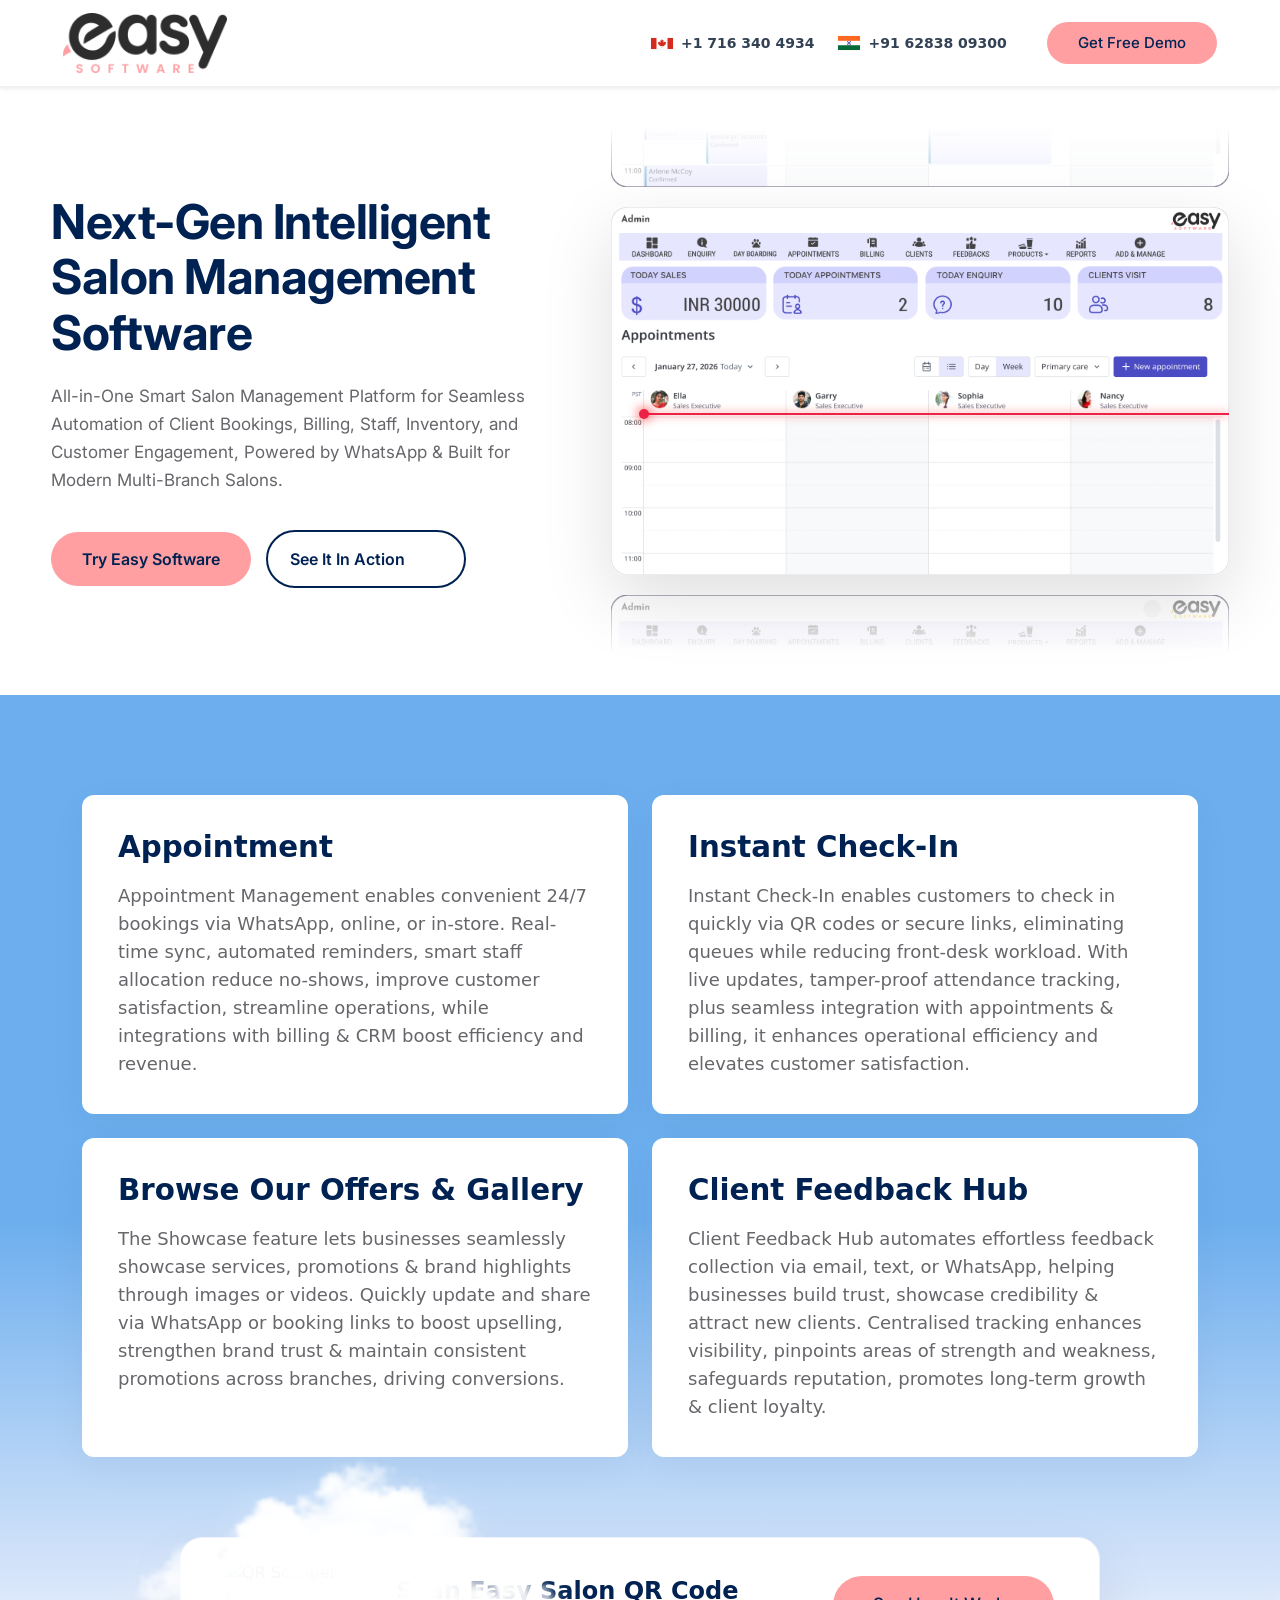
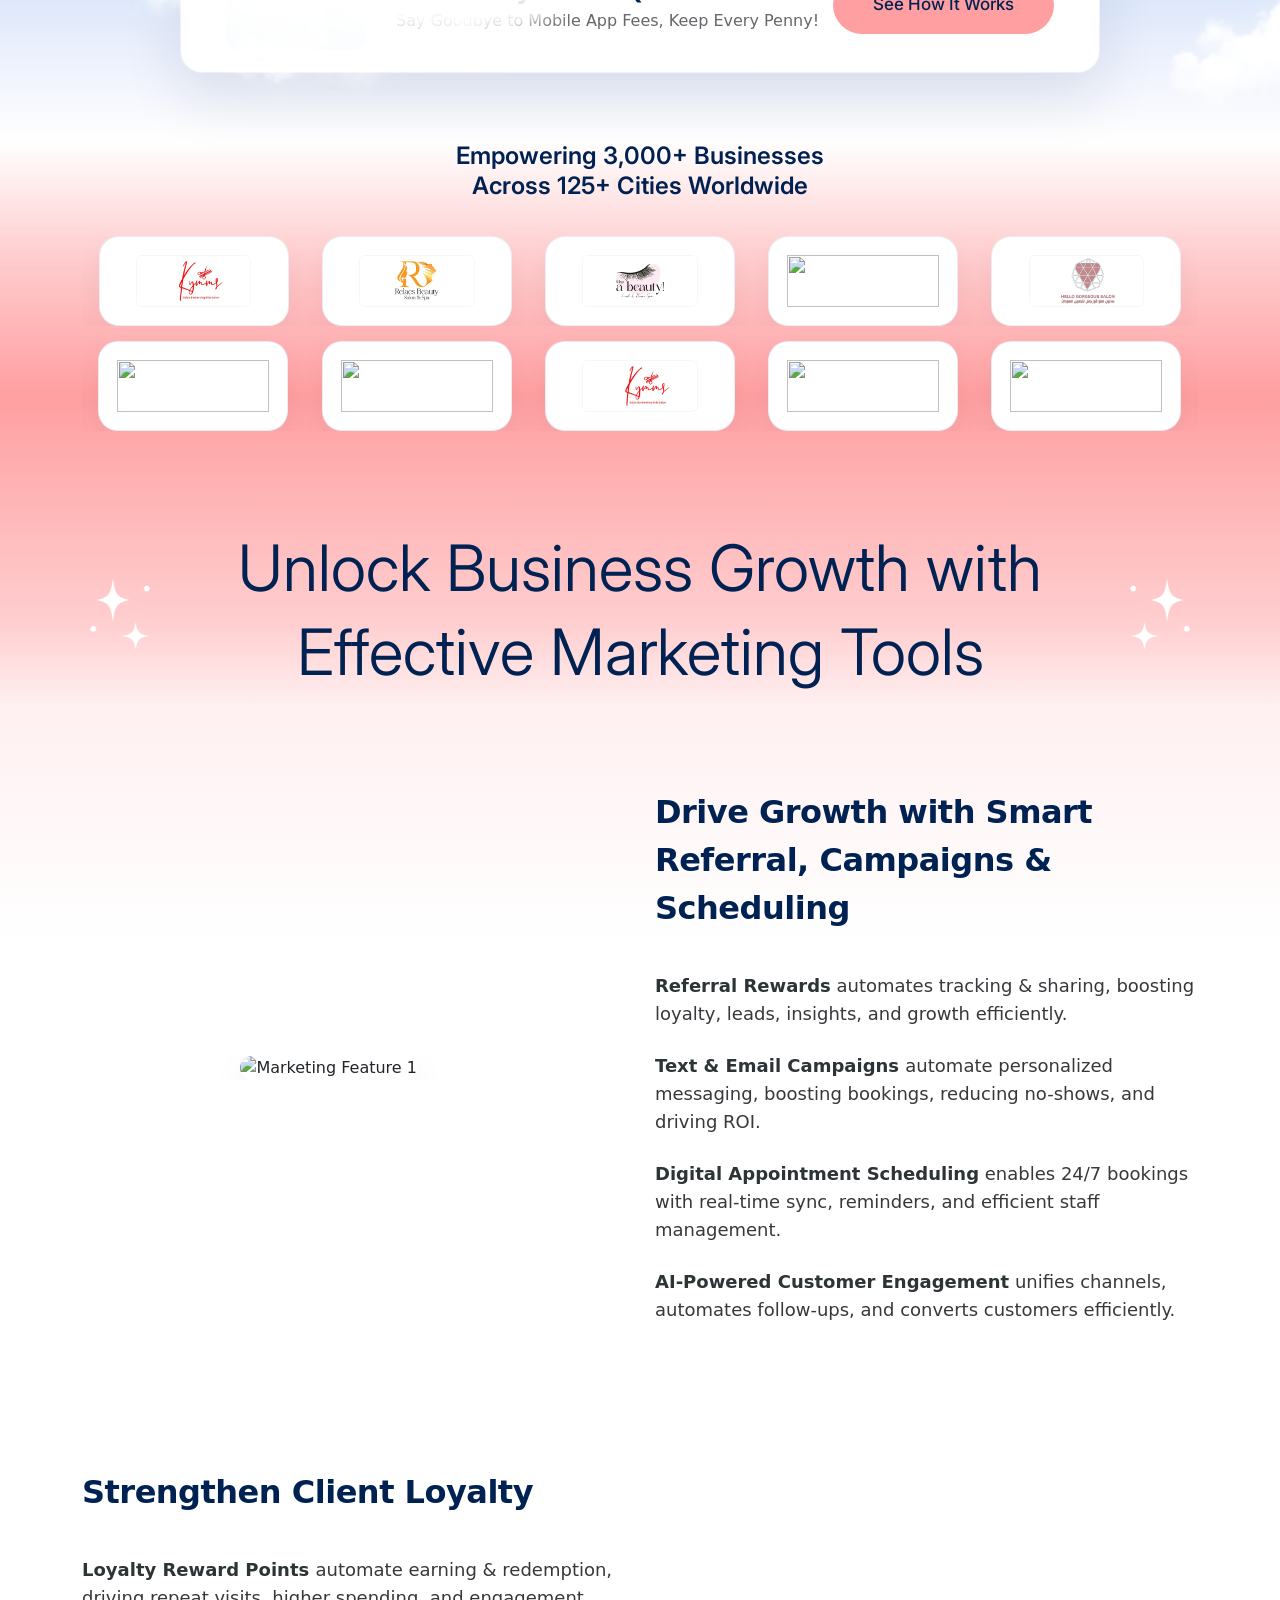
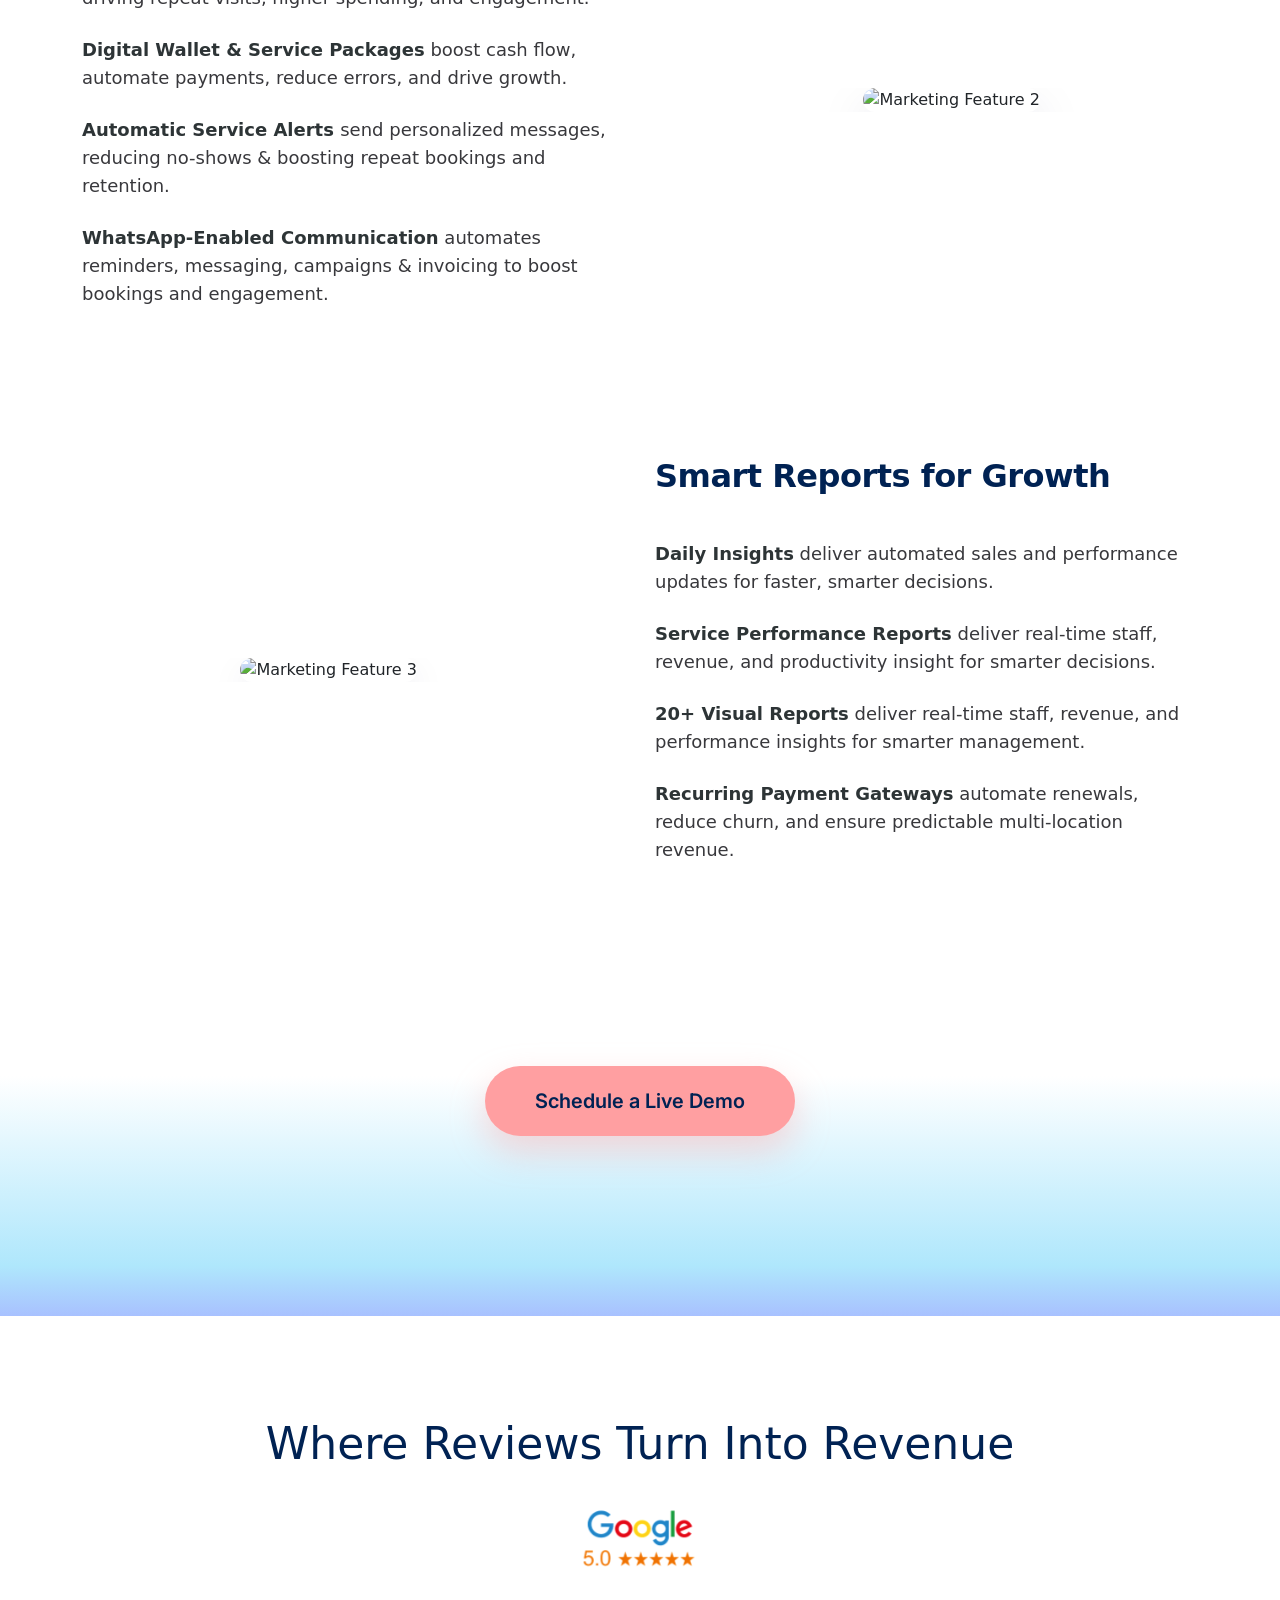
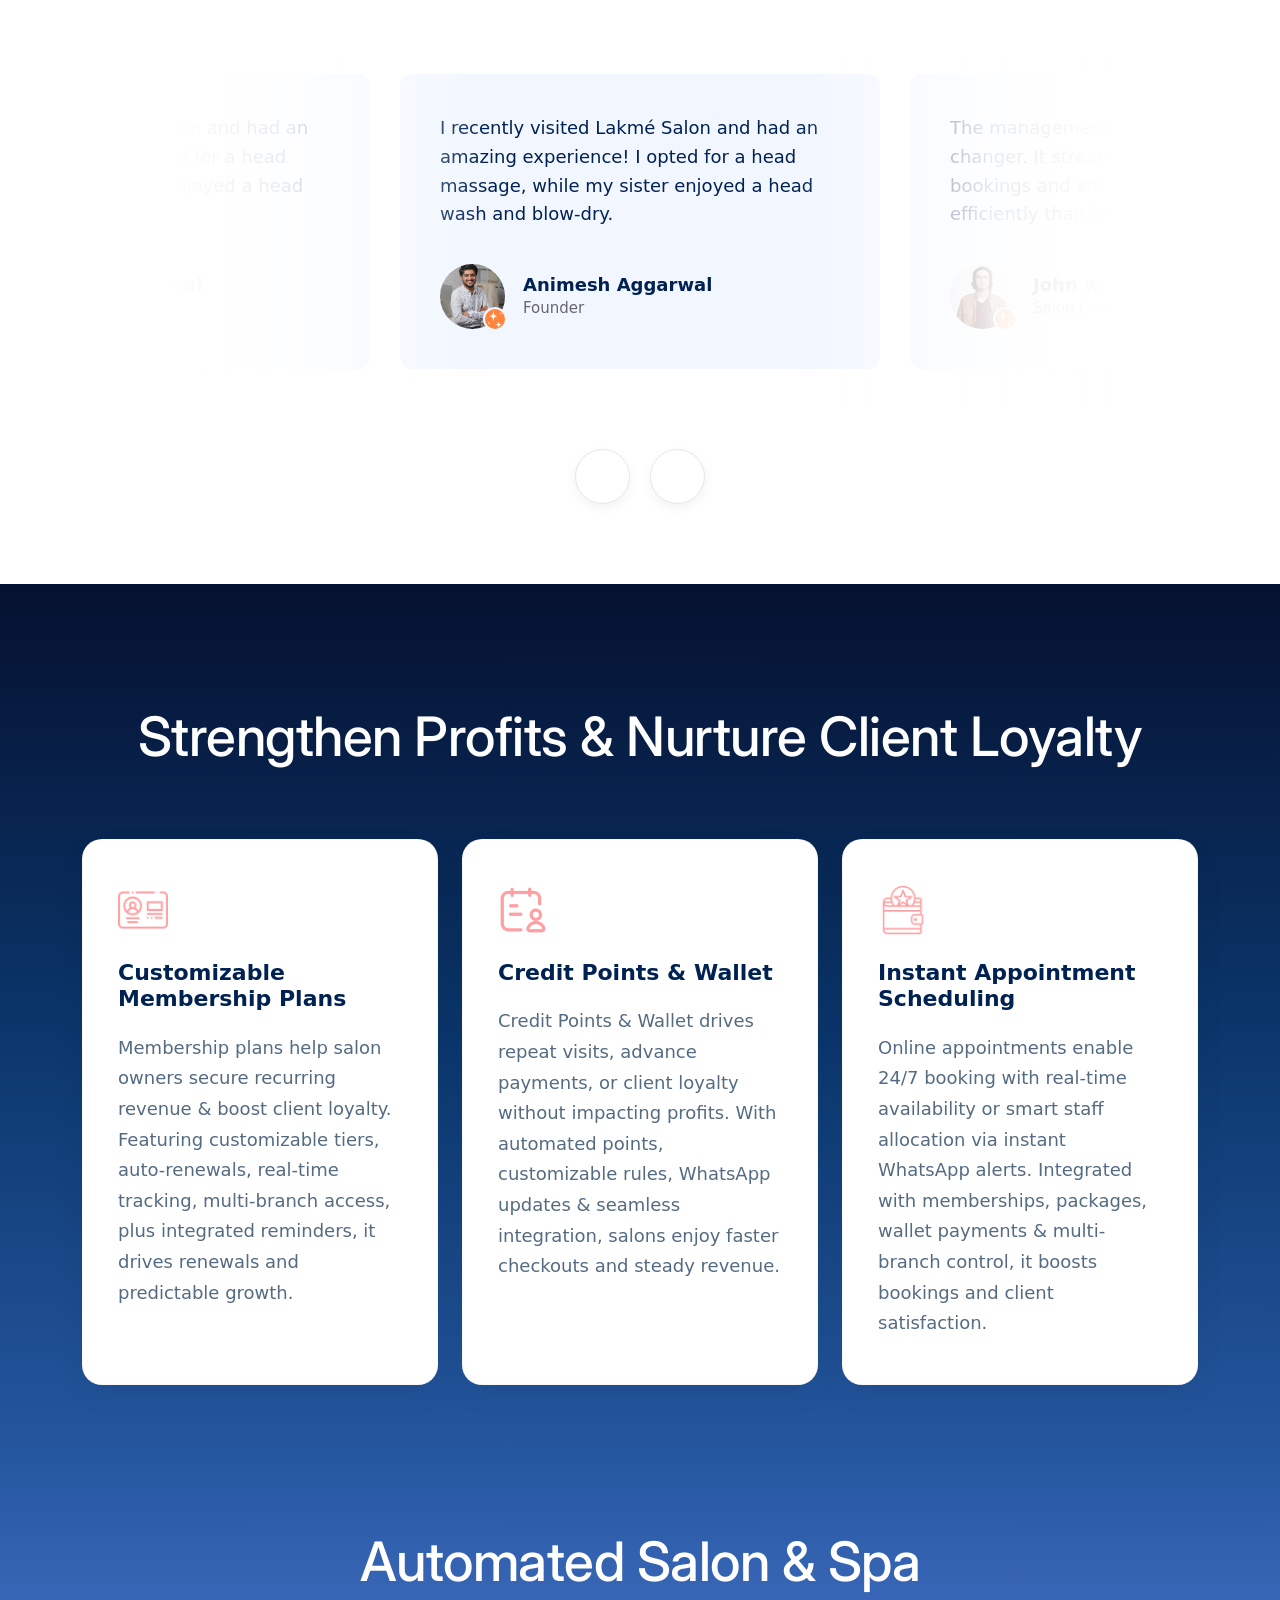
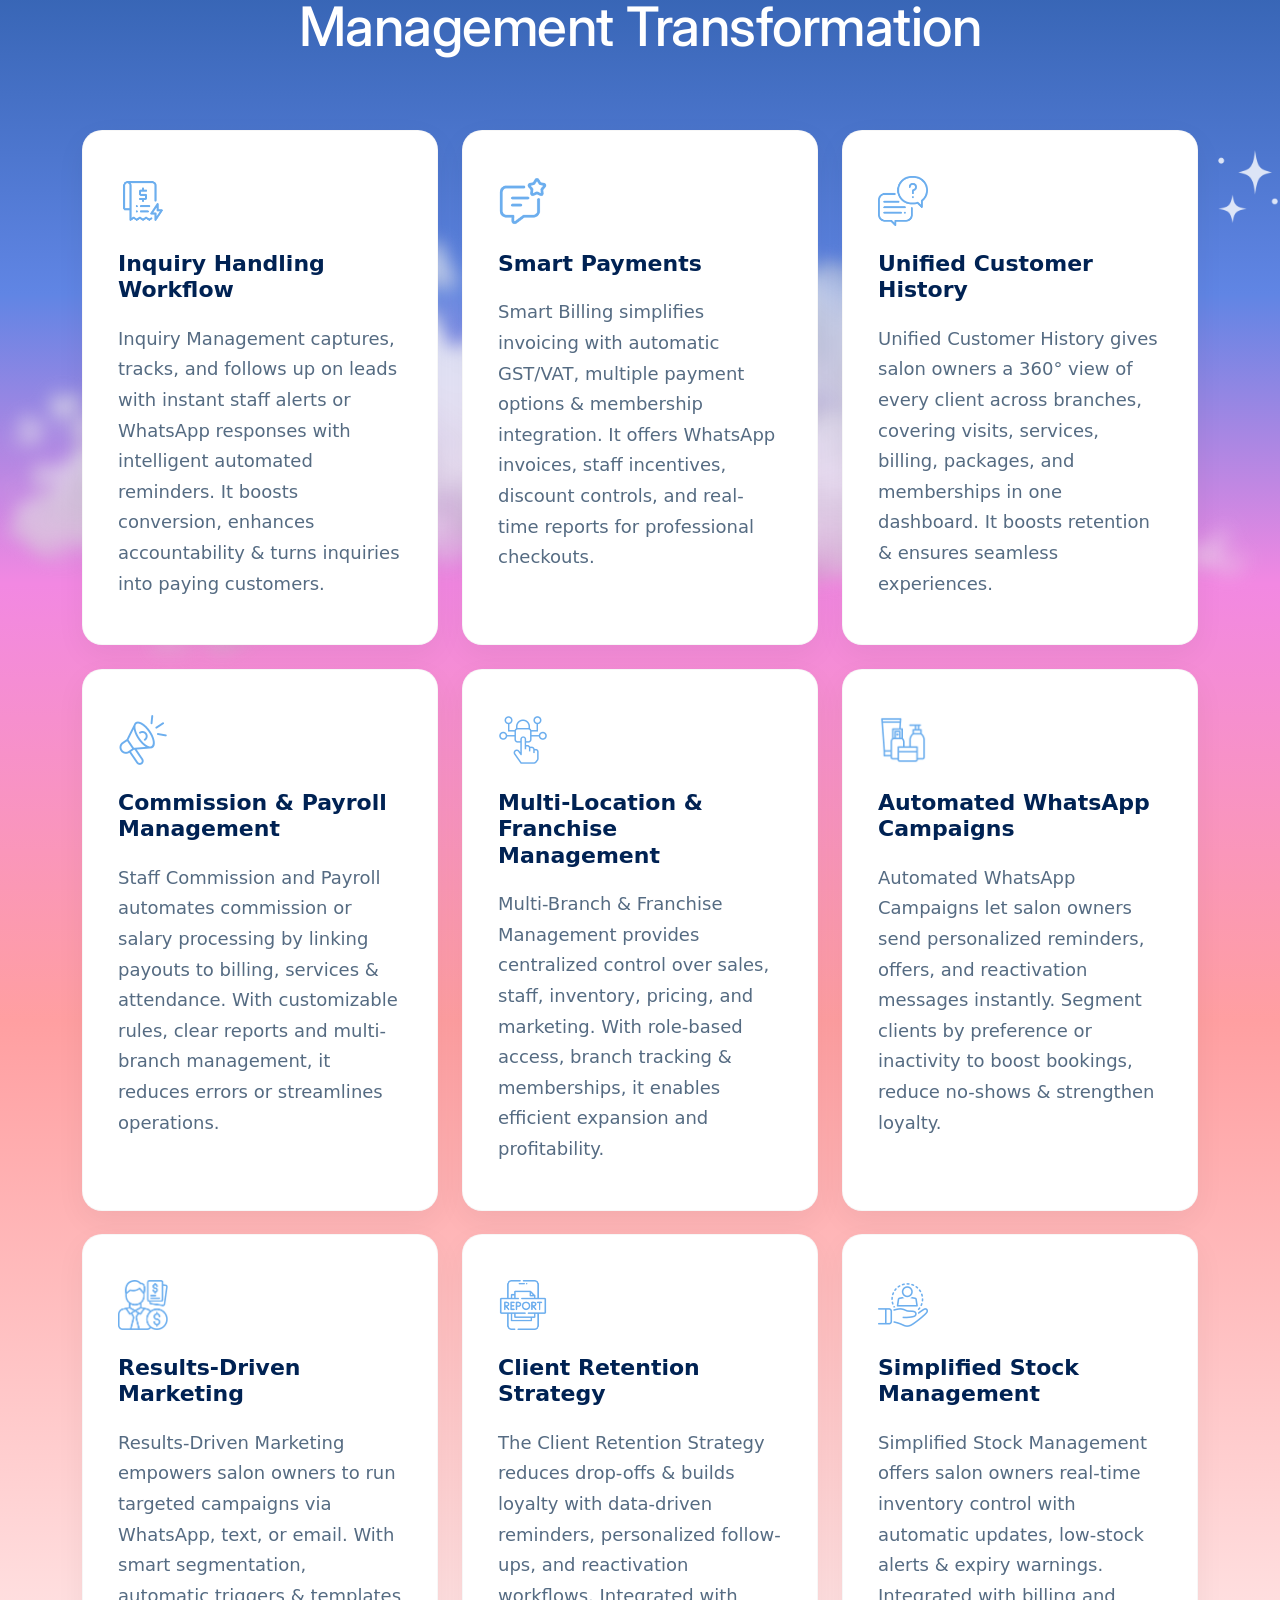
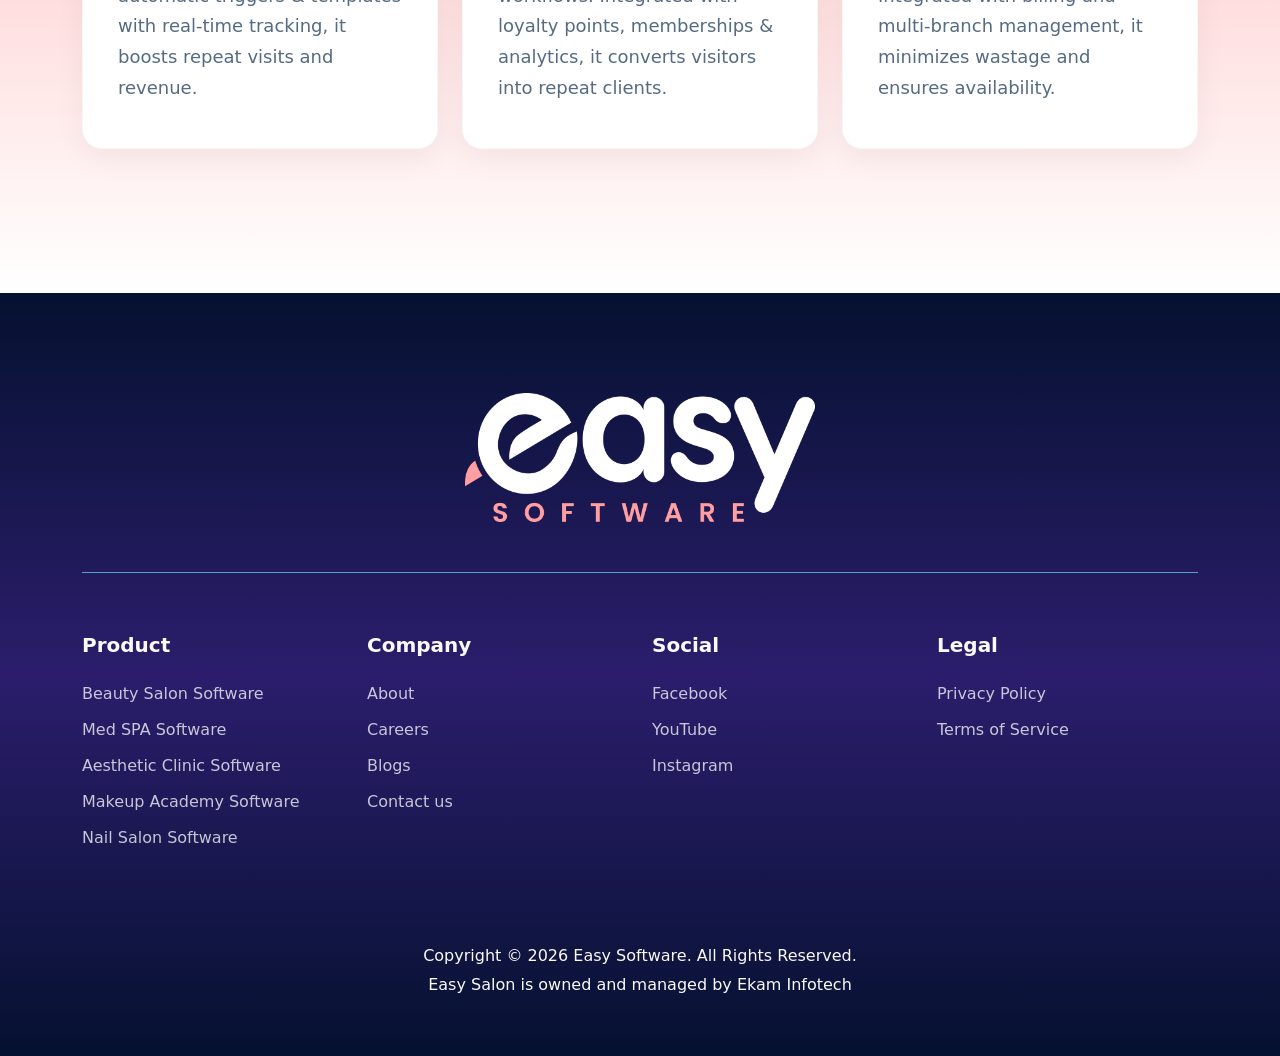
==== commit a870ab91: "modal and code improved" ====
--- a/index.html
+++ b/index.html
@@ -10,8 +10,7 @@
         content="Billing & Stock management software for salons with FREE website integration for online appointments. Sell memberships, coupons, e-wallet, and run client referral programs.">
     <link rel="stylesheet" href="style/style.css">
     <link rel="stylesheet" href="style/media-queries.css">
-    <link rel="stylesheet" href="style/animations.css">
-    <link rel="stylesheet" href="style/thread.css">
+  
     <link href="https://cdn.jsdelivr.net/npm/bootstrap@5.0.2/dist/css/bootstrap.min.css" rel="stylesheet"
         integrity="sha384-EVSTQN3/azprG1Anm3QDgpJLIm9Nao0Yz1ztcQTwFspd3yD65VohhpuuCOmLASjC" crossorigin="anonymous">
     <link rel="stylesheet" href="https://cdnjs.cloudflare.com/ajax/libs/font-awesome/7.0.1/css/all.min.css"
@@ -54,7 +53,8 @@
                     <div class="contact-item d-flex align-items-center gap-2 ms-lg-3">
                         <img src="assets/canada.svg" alt="Canada Flag" class="flag-icon">
 
-                        <a href="https://wa.me/17163404934?text=Demo%20of%20Easy%20Salon%20Software" target="_blank" class="phone-number text-decoration-none">
+                        <a href="https://wa.me/17163404934?text=Demo%20of%20Easy%20Salon%20Software" target="_blank"
+                            class="phone-number text-decoration-none">
                             +1 716 340 4934
                         </a>
                     </div>
@@ -98,7 +98,8 @@
             <div class="float-contacts d-none d-lg-flex gap-4 align-items-center mx-auto">
                 <div class="float-contact-item">
                     <i class="fa-solid fa-phone-volume vibrate-icon"></i>
-                    <span class="float-contact-number"> <a href="https://wa.me/17163404934?text=Demo%20of%20Easy%20Salon%20Software" target="_blank"
+                    <span class="float-contact-number"> <a
+                            href="https://wa.me/17163404934?text=Demo%20of%20Easy%20Salon%20Software" target="_blank"
                             class="phone-number text-decoration-none">
                             +1 716 340 4934
                         </a></span>
@@ -149,7 +150,8 @@
             <div class="mobile-contact-wrap mt-5">
                 <p class="menu-label">Contact Us</p>
                 <div class="mobile-numbers-list">
-                    <a href="https://wa.me/17163404934?text=Demo%20of%20Easy%20Salon%20Software" target="_blank" class="mobile-contact-item">
+                    <a href="https://wa.me/17163404934?text=Demo%20of%20Easy%20Salon%20Software" target="_blank"
+                        class="mobile-contact-item">
                         <i class="fa-solid fa-phone-volume"></i>
                         <span>+1 716 340 4934</span>
                     </a>
@@ -191,8 +193,9 @@
                 </h1>
                 <p class="hero-subtext">
                     All-in-One Smart Salon Management Platform for Seamless Automation of Client Bookings, Billing,
-                    Staff, Inventory, and Customer Engagement, Powered by WhatsApp and Built for Modern Multi-Branch
+                    Staff, Inventory, and Customer Engagement, Powered by WhatsApp & Built for Modern Multi-Branch
                     Salons.
+
                 </p>
                 <div class="hero-cta">
                     <button class="btn-try-easy" data-bs-toggle="modal" data-bs-target="#ModalTogglesix">Try Easy
@@ -253,10 +256,13 @@
                     <div class="col-md-6 col-lg-6">
                         <div class="feature-card scroll-animate zoom-in">
                             <h3 class="feature-title">Appointment</h3>
-                            <p class="feature-desc">Appointment Management enables convenient 24/7 bookings via
-                                WhatsApp, online, or in-store. Real-time sync, automated reminders, smart staff
-                                allocation reduce no-shows, improve customer satisfaction, streamline operations, while
-                                integrations with billing and CRM boost efficiency and revenue.
+                            <p class="feature-desc">
+
+                                Appointment Management enables convenient 24/7 bookings via WhatsApp, online, or
+                                in-store. Real-time sync, automated reminders, smart staff allocation reduce no-shows,
+                                improve customer satisfaction, streamline operations, while integrations with billing &
+                                CRM boost efficiency and revenue.
+
                             </p>
                             <span></span><span></span><span></span><span></span>
                         </div>
@@ -264,10 +270,10 @@
                     <div class="col-md-6 col-lg-6">
                         <div class="feature-card scroll-animate zoom-in">
                             <h3 class="feature-title">Instant Check-In</h3>
-                            <p class="feature-desc">Instant Check-In lets customers quickly check in via QR codes or
-                                links, eliminating queues and reducing front-desk workload. With live updates,
-                                tamper-proof attendance tracking & seamless integration with appointments and billing,
-                                elevate overall efficiency as well as customer satisfaction.</p>
+                            <p class="feature-desc">Instant Check-In enables customers to check in quickly via QR codes
+                                or secure links, eliminating queues while reducing front-desk workload. With live
+                                updates, tamper-proof attendance tracking, plus seamless integration with appointments &
+                                billing, it enhances operational efficiency and elevates customer satisfaction.</p>
                             <span></span><span></span><span></span><span></span>
                         </div>
                     </div>
@@ -277,7 +283,8 @@
                             <p class="feature-desc">The Showcase feature lets businesses seamlessly showcase services,
                                 promotions & brand highlights through images or videos. Quickly update and share via
                                 WhatsApp or booking links to boost upselling, strengthen brand trust & maintain
-                                consistent promotions across branches, driving conversions.</p>
+                                consistent promotions across branches, driving conversions.
+                            </p>
                             <span></span><span></span><span></span><span></span>
                         </div>
                     </div>
@@ -285,9 +292,9 @@
                         <div class="feature-card scroll-animate zoom-in">
                             <h3 class="feature-title">Client Feedback Hub</h3>
                             <p class="feature-desc">Client Feedback Hub automates effortless feedback collection via
-                                WhatsApp, text, or email, helping businesses build trust, showcase credibility, and
-                                attract new clients. Centralized tracking improves visibility, identifies strengths,
-                                gaps, protects reputation, driving sustained growth & customer loyalty.</p>
+                                email, text, or WhatsApp, helping businesses build trust, showcase credibility & attract
+                                new clients. Centralised tracking enhances visibility, pinpoints areas of strength and
+                                weakness, safeguards reputation, promotes long-term growth & client loyalty.</p>
                             <span></span><span></span><span></span><span></span>
                         </div>
                     </div>
@@ -337,44 +344,54 @@
                     <div class="brands-slider-row row-1" data-direction="rtl">
                         <div class="brands-slider-track">
                             <div class="brand-unit row-1-style">
-                                <div class="brand-origin"><img src="assets/kenya-flag.png" class="country-flag"><span
-                                        class="country-name">Kenya</span></div>
+                                <!-- <div class="brand-origin"><img src="assets/kenya-flag.png" class="country-flag"><span
+                                        class="country-name">Kenya</span></div> -->
                                 <div class="brand-card"><img src="assets/brand-1.png" class="brand-logo-img"></div>
                             </div>
                             <div class="brand-unit row-1-style">
-                                <div class="brand-origin"><img src="assets/tanzania-flag.png" class="country-flag"><span
-                                        class="country-name">Tanzania</span></div>
+                                <!-- <div class="brand-origin"><img src="assets/tanzania-flag.png" class="country-flag"><span
+                                        class="country-name">Tanzania</span></div> -->
                                 <div class="brand-card"><img src="assets/brand-2.png" class="brand-logo-img"></div>
                             </div>
                             <div class="brand-unit row-1-style">
-                                <div class="brand-origin"><img src="assets/mauritius-flag.png"
-                                        class="country-flag"><span class="country-name">Mauritius</span></div>
+                                <!-- <div class="brand-origin"><img src="assets/mauritius-flag.png"
+                                        class="country-flag"><span class="country-name">Mauritius</span></div> -->
                                 <div class="brand-card"><img src="assets/brand-3.png" class="brand-logo-img"></div>
                             </div>
                             <div class="brand-unit row-1-style">
-                                <div class="brand-origin"><img src="assets/muacate-flag.png" class="country-flag"><span
-                                        class="country-name">Muscat</span></div>
-                                <div class="brand-card"><img src="assets/brand-4.png" class="brand-logo-img"></div>
+                                <!-- <div class="brand-origin"><img src="assets/muacate-flag.png" class="country-flag"><span
+                                        class="country-name">Muscat</span></div> -->
+                                <div class="brand-card"><img src="assets/brand-111.jpeg" class="brand-logo-img"></div>
                             </div>
                             <div class="brand-unit row-1-style">
-                                <div class="brand-origin"><img src="assets/kuwait-flag.png" class="country-flag"><span
-                                        class="country-name">Kuwait</span></div>
+                                <!-- <div class="brand-origin"><img src="assets/kuwait-flag.png" class="country-flag"><span
+                                        class="country-name">Kuwait</span></div> -->
                                 <div class="brand-card"><img src="assets/brand-5.png" class="brand-logo-img"></div>
                             </div>
                             <div class="brand-unit row-1-style">
-                                <div class="brand-origin"><img src="assets/uae-flag.png" class="country-flag"><span
-                                        class="country-name">UAE</span></div>
-                                <div class="brand-card"><img src="assets/brand-6.png" class="brand-logo-img"></div>
+                                <!-- <div class="brand-origin"><img src="assets/uae-flag.png" class="country-flag"><span
+                                        class="country-name">UAE</span></div> -->
+                                <div class="brand-card"><img src="assets/brand-222.jpeg" class="brand-logo-img"></div>
                             </div>
                             <div class="brand-unit row-1-style">
-                                <div class="brand-origin"><img src="assets/kenya-flag.png" class="country-flag"><span
-                                        class="country-name">Kenya</span></div>
-                                <div class="brand-card"><img src="assets/brand-1.png" class="brand-logo-img"></div>
+                                <!-- <div class="brand-origin"><img src="assets/india.webp" class="country-flag"><span
+                                        class="country-name">India</span></div> -->
+                                <div class="brand-card"><img src="assets/brand-66.jpeg" class="brand-logo-img"></div>
                             </div>
                             <div class="brand-unit row-1-style">
-                                <div class="brand-origin"><img src="assets/tanzania-flag.png" class="country-flag"><span
-                                        class="country-name">Tanzania</span></div>
-                                <div class="brand-card"><img src="assets/brand-2.png" class="brand-logo-img"></div>
+                                <!-- <div class="brand-origin"><img src="assets/india.webp" class="country-flag"><span
+                                        class="country-name">India</span></div> -->
+                                <div class="brand-card"><img src="assets/brand-77.jpeg" class="brand-logo-img"></div>
+                            </div>
+                            <div class="brand-unit row-1-style">
+                                <!-- <div class="brand-origin"><img src="assets/india.webp" class="country-flag"><span
+                                        class="country-name">India</span></div> -->
+                                <div class="brand-card"><img src="assets/brand-55.jpeg" class="brand-logo-img"></div>
+                            </div>
+                            <div class="brand-unit row-1-style">
+                                <!-- <div class="brand-origin"><img src="assets/india.webp" class="country-flag"><span
+                                        class="country-name">India</span></div> -->
+                                <div class="brand-card"><img src="assets/brand-44.jpeg" class="brand-logo-img"></div>
                             </div>
                         </div>
                     </div>
@@ -382,44 +399,44 @@
                     <div class="brands-slider-row row-2" data-direction="ltr">
                         <div class="brands-slider-track">
                             <div class="brand-unit row-2-style">
-                                <div class="brand-card"><img src="assets/brand-3.png" class="brand-logo-img"></div>
-                                <div class="brand-origin"><img src="assets/mauritius-flag.png"
-                                        class="country-flag"><span class="country-name">Mauritius</span></div>
+                                <div class="brand-card"><img src="assets/brand-99.jpeg" class="brand-logo-img"></div>
+                                <!-- <div class="brand-origin"><img src="assets/mauritius-flag.png"
+                                        class="country-flag"><span class="country-name">Mauritius</span></div> -->
                             </div>
                             <div class="brand-unit row-2-style">
                                 <div class="brand-card"><img src="assets/brand-4.png" class="brand-logo-img"></div>
-                                <div class="brand-origin"><img src="assets/muacate-flag.png" class="country-flag"><span
-                                        class="country-name">Muscat</span></div>
+                                <!-- <div class="brand-origin"><img src="assets/muacate-flag.png" class="country-flag"><span
+                                        class="country-name">Muscat</span></div> -->
                             </div>
                             <div class="brand-unit row-2-style">
-                                <div class="brand-card"><img src="assets/brand-5.png" class="brand-logo-img"></div>
-                                <div class="brand-origin"><img src="assets/kuwait-flag.png" class="country-flag"><span
-                                        class="country-name">Kuwait</span></div>
+                                <div class="brand-card"><img src="assets/brand-666.jpeg" class="brand-logo-img"></div>
+                                <!-- <div class="brand-origin"><img src="assets/kuwait-flag.png" class="country-flag"><span
+                                        class="country-name">Kuwait</span></div> -->
                             </div>
                             <div class="brand-unit row-2-style">
-                                <div class="brand-card"><img src="assets/brand-6.png" class="brand-logo-img"></div>
-                                <div class="brand-origin"><img src="assets/uae-flag.png" class="country-flag"><span
-                                        class="country-name">UAE</span></div>
+                                <div class="brand-card"><img src="assets/brand-555.jpeg" class="brand-logo-img"></div>
+                                <!-- <div class="brand-origin"><img src="assets/uae-flag.png" class="country-flag"><span
+                                        class="country-name">UAE</span></div> -->
                             </div>
                             <div class="brand-unit row-2-style">
                                 <div class="brand-card"><img src="assets/brand-1.png" class="brand-logo-img"></div>
-                                <div class="brand-origin"><img src="assets/kenya-flag.png" class="country-flag"><span
-                                        class="country-name">Kenya</span></div>
+                                <!-- <div class="brand-origin"><img src="assets/kenya-flag.png" class="country-flag"><span
+                                        class="country-name">Kenya</span></div> -->
                             </div>
                             <div class="brand-unit row-2-style">
-                                <div class="brand-card"><img src="assets/brand-2.png" class="brand-logo-img"></div>
-                                <div class="brand-origin"><img src="assets/tanzania-flag.png" class="country-flag"><span
-                                        class="country-name">Tanzania</span></div>
+                                <div class="brand-card"><img src="assets/brand-444.jpeg" class="brand-logo-img"></div>
+                                <!-- <div class="brand-origin"><img src="assets/tanzania-flag.png" class="country-flag"><span
+                                        class="country-name">Tanzania</span></div> -->
                             </div>
                             <div class="brand-unit row-2-style">
-                                <div class="brand-card"><img src="assets/brand-3.png" class="brand-logo-img"></div>
-                                <div class="brand-origin"><img src="assets/mauritius-flag.png"
-                                        class="country-flag"><span class="country-name">Mauritius</span></div>
+                                <div class="brand-card"><img src="assets/brand-333.jpeg" class="brand-logo-img"></div>
+                                <!-- <div class="brand-origin"><img src="assets/mauritius-flag.png"
+                                        class="country-flag"><span class="country-name">Mauritius</span></div> -->
                             </div>
                             <div class="brand-unit row-2-style">
-                                <div class="brand-card"><img src="assets/brand-4.png" class="brand-logo-img"></div>
-                                <div class="brand-origin"><img src="assets/muacate-flag.png" class="country-flag"><span
-                                        class="country-name">Muscat</span></div>
+                                <div class="brand-card"><img src="assets/brand-123.png" class="brand-logo-img"></div>
+                                <!-- <div class="brand-origin"><img src="assets/muacate-flag.png" class="country-flag"><span
+                                        class="country-name">Muscat</span></div> -->
                             </div>
                         </div>
                     </div>
@@ -429,9 +446,9 @@
 
 
             <div class="growth-header-wrap scroll-animate fade-up">
-                <img src="assets/left-sparkle.png" class="marketing-sparkle sparkle-left" alt="">
+                <img src="assets/left-sparkle.png" class="marketing-sparkle sparkle-left" alt="sparkle sparkling">
                 <h2 class="growth-main-title">Unlock Business Growth with Effective Marketing Tools</h2>
-                <img src="assets/right-sparkle.png" class="marketing-sparkle sparkle-right" alt="">
+                <img src="assets/right-sparkle.png" class="marketing-sparkle sparkle-right" alt="sparkle sparkling">
             </div>
         </div>
         </div>
@@ -453,7 +470,7 @@
                     <div class="marketing-row">
                         <div class="marketing-img-col scroll-animate slide-left">
 
-                            <img src="assets/image1.jpeg" alt="Marketing Feature 1" class="marketing-feature-img">
+                            <img src="assets/image-11.png" alt="Marketing Feature 1" class="marketing-feature-img">
 
                         </div>
                         <div class="marketing-tick"><i class="fa-solid fa-spray-can-sparkles"></i></div>
@@ -479,7 +496,7 @@
 
                     <div class="marketing-row row-reverse">
                         <div class="marketing-img-col scroll-animate slide-right">
-                            <img src="assets/right-1.png" alt="Marketing Feature 2"
+                            <img src="assets/image-22.png" alt="Marketing Feature 2"
                                 class="marketing-feature-img has-shadow">
                         </div>
                         <div class="marketing-tick"><i class="fa-solid fa-spa"></i></div>
@@ -502,16 +519,17 @@
 
                     <div class="marketing-row">
                         <div class="marketing-img-col scroll-animate slide-left">
-                            <img src="assets/left-2.png" alt="Marketing Feature 3" class="marketing-feature-img">
+                            <img src="assets/image-33.png" alt="Marketing Feature 3" class="marketing-feature-img">
                         </div>
                         <div class="marketing-tick"><i class="fa-solid fa-pump-soap"></i></div>
                         <div class="marketing-text-col scroll-animate drop-down">
                             <h3 class="marketing-feature-title">Smart Reports for Growth</h3>
                             <div class="marketing-feature-content">
                                 <p><strong>Daily Insights</strong> deliver automated sales and performance updates for
-                                    faster, smarter strategic growth.</p>
+                                    faster, smarter decisions.
+                                </p>
                                 <p><strong>Service Performance Reports</strong> deliver real-time staff, revenue, and
-                                    productivity insights for smarter decisions.</p>
+                                    productivity insight for smarter decisions.</p>
                                 <p><strong>20+ Visual Reports</strong> deliver real-time staff, revenue, and performance
                                     insights for smarter management.</p>
                                 <p><strong>Recurring Payment Gateways</strong> automate renewals, reduce churn, and
@@ -560,7 +578,7 @@
                             a head massage, while my sister enjoyed a head wash and blow-dry.</p>
                         <div class="review-author">
                             <div class="avatar-wrap">
-                                <img src="assets/user-avatar.png" alt="User Avatar" class="author-avatar">
+                                <img src="assets/avatar-9.avif" alt="User Avatar" class="author-avatar">
                                 <div class="avatar-badge"><img src="assets/left-sparkle.png" alt=""></div>
                             </div>
                             <div class="author-info">
@@ -571,7 +589,7 @@
                     </div>
                     <!-- Review Card 2 -->
                     <div class="review-card">
-                        <p class="review-text">The management software is a game changer. It streamlined our med spa’s
+                        <p class="review-text">The management software is a game-changer. It streamlined our med spa’s
                             bookings and staff schedules far more efficiently than before.</p>
                         <div class="review-author">
                             <div class="avatar-wrap">
@@ -602,7 +620,7 @@
                     </div>
                     <!-- Review Card 4 -->
                     <div class="review-card">
-                        <p class="review-text">Our customer retention has increased by 40% since using the automated
+                        <p class="review-text">Our customer retention has increased by 40% since using automated
                             marketing tools. Simple yet extremely powerful for growth.</p>
                         <div class="review-author">
                             <div class="avatar-wrap">
@@ -618,7 +636,8 @@
                     <!-- Review Card 5 -->
                     <div class="review-card">
                         <p class="review-text">The interface is clean and intuitive. My staff needed no formal training
-                            and were booking appointments correctly from day one.</p>
+                            and were booking appointments correctly from day one.
+                        </p>
                         <div class="review-author">
                             <div class="avatar-wrap">
                                 <img src="assets/avatar-4.avif" alt="User Avatar" class="author-avatar">
@@ -633,7 +652,7 @@
                     <!-- Review Card 6 -->
                     <div class="review-card">
                         <p class="review-text">The real-time WhatsApp sync was exactly what we needed. Our clients love
-                            receiving instant confirmations on their phones without delay.
+                            receiving instant confirmations on their phones.
                         </p>
                         <div class="review-author">
                             <div class="avatar-wrap">
@@ -649,7 +668,8 @@
                     <!-- Review Card 7 -->
                     <div class="review-card">
                         <p class="review-text">Financial reports are now just a click away. We can easily track daily
-                            earnings and inventory across all five city branches.</p>
+                            earnings and inventory across all five city branches.
+                        </p>
                         <div class="review-author">
                             <div class="avatar-wrap">
                                 <img src="assets/avatar-6.webp" alt="User Avatar" class="author-avatar">
@@ -811,7 +831,7 @@
                         <div class="star"></div>
                     </div>
                 </div>
-                <h2 class="overview-title scroll-animate drop-down">Strengthen Profits and Nurture Client Loyalty</h2>
+                <h2 class="overview-title scroll-animate drop-down">Strengthen Profits & Nurture Client Loyalty</h2>
                 <div class="overview-grid row justify-content-center">
                     <div class="col-lg-4 col-md-6 mb-4">
                         <div class="feature-overview-box scroll-animate fade-up">
@@ -820,10 +840,9 @@
                             </div>
                             <h3 class="box-title">Customizable Membership Plans</h3>
                             <p class="box-desc">
-                                The membership plan feature enables salon owners to secure recurring revenue and boost
-                                client loyalty. With customizable plans, auto-renewals, real-time tracking, multi-branch
-                                access, and integrated reminders, owners ensure higher renewals, fewer disputes, and
-                                predictable growth efficiently.
+                                Membership plans help salon owners secure recurring revenue & boost client loyalty.
+                                Featuring customizable tiers, auto-renewals, real-time tracking, multi-branch access,
+                                plus integrated reminders, it drives renewals and predictable growth.
                             </p>
                         </div>
                     </div>
@@ -834,10 +853,9 @@
                             </div>
                             <h3 class="box-title">Credit Points & Wallet</h3>
                             <p class="box-desc">
-                                The Credit Points & Wallet feature drives repeat visits, advance payments, and client
-                                loyalty without impacting profits. With automated points, customizable rules, WhatsApp
-                                updates, and seamless integration, salons enjoy quicker checkouts, improved retention,
-                                and steady revenue.
+                                Credit Points & Wallet drives repeat visits, advance payments, or client loyalty without
+                                impacting profits. With automated points, customizable rules, WhatsApp updates &
+                                seamless integration, salons enjoy faster checkouts and steady revenue.
                             </p>
                         </div>
                     </div>
@@ -848,10 +866,10 @@
                             </div>
                             <h3 class="box-title">Instant Appointment Scheduling</h3>
                             <p class="box-desc">
-                                Online appointments enable 24/7 booking with real-time availability, smart staff
-                                allocation, and instant WhatsApp confirmations. Integrated with memberships, packages,
-                                wallet payments, and multi-branch control, it optimizes operations, boosts bookings, and
-                                enhances client satisfaction.</p>
+                                Online appointments enable 24/7 booking with real-time availability or smart staff
+                                allocation via instant WhatsApp alerts. Integrated with memberships, packages, wallet
+                                payments & multi-branch control, it boosts bookings and client satisfaction.
+                            </p>
                         </div>
                     </div>
                 </div>
@@ -872,12 +890,14 @@
                             <div class="box-icon-wrap">
                                 <img src="assets/billing-icon.png" alt="Billing">
                             </div>
-                            <h3 class="box-title">Smart Payments</h3>
+                            <h3 class="box-title">Inquiry Handling Workflow</h3>
                             <p class="box-desc">
-                                Smart Billing simplifies invoicing with automatic GST/VAT, multiple payment options, and
-                                seamless integration with memberships, packages, and wallets. It offers WhatsApp
-                                invoices, staff commissions, discount controls, and real-time reports for efficient,
-                                transparent, and professional checkouts.
+
+
+                                Inquiry Management captures, tracks, and follows up on leads with instant staff alerts
+                                or WhatsApp responses with intelligent automated reminders. It boosts conversion,
+                                enhances accountability & turns inquiries into paying customers.
+
                             </p>
                         </div>
                     </div>
@@ -887,12 +907,13 @@
                             <div class="box-icon-wrap">
                                 <img src="assets/billing-icon2.png" alt="Feedback">
                             </div>
-                            <h3 class="box-title">Customer Reviews & Ratings</h3>
+                            <h3 class="box-title"> Smart Payments</h3>
                             <p class="box-desc">
-                                The Customer Reviews & Ratings feature automates WhatsApp feedback collection, tracks
-                                staff performance, and provides real-time alerts and multi-branch analytics. It helps
-                                salons enhance service, boost Google ratings, and convert positive reviews into
-                                marketing that attracts repeat business and new clients.
+
+
+                                Smart Billing simplifies invoicing with automatic GST/VAT, multiple payment options &
+                                membership integration. It offers WhatsApp invoices, staff incentives, discount
+                                controls, and real-time reports for professional checkouts.
                             </p>
                         </div>
                     </div>
@@ -902,12 +923,13 @@
                             <div class="box-icon-wrap">
                                 <img src="assets/billing-icon3.png" alt="Inquiry">
                             </div>
-                            <h3 class="box-title">Inquiry Handling Workflow</h3>
+                            <h3 class="box-title">Unified Customer History</h3>
                             <p class="box-desc">
-                                Easy Salon Software’s Inquiry Management captures, tracks, and follows up on leads with
-                                instant staff alerts, WhatsApp responses, and smart reminders. It boosts lead
-                                conversion, enhances accountability, and helps salon owners turn inquiries into paying
-                                customers across multiple branches.
+
+
+                                Unified Customer History gives salon owners a 360° view of every client across branches,
+                                covering visits, services, billing, packages, and memberships in one dashboard. It
+                                boosts retention & ensures seamless experiences.
                             </p>
                         </div>
                     </div>
@@ -917,12 +939,14 @@
                             <div class="box-icon-wrap">
                                 <img src="assets/billing-icon4.png" alt="Marketing">
                             </div>
-                            <h3 class="box-title">Results-Driven Marketing</h3>
+                            <h3 class="box-title">Commission & Payroll Management</h3>
                             <p class="box-desc">
-                                Results-Driven Marketing empowers salon owners to run targeted, automated campaigns via
-                                WhatsApp, text, and email. With smart segmentation, automatic triggers, templates, and
-                                real-time tracking, salons boost repeat visits, fill slots, and drive steady revenue
-                                without relying on agencies.
+
+
+                                Staff Commission and Payroll automates commission or salary processing by linking
+                                payouts to billing, services & attendance. With customizable rules, clear reports and
+                                multi-branch management, it reduces errors or streamlines operations.
+
                             </p>
                         </div>
                     </div>
@@ -930,30 +954,32 @@
                     <div class="col-lg-4 col-md-6 mb-4">
                         <div class="feature-overview-box scroll-animate fade-up">
                             <div class="box-icon-wrap">
-                                <img src="assets/billing-icon5.png" alt="Retain">
-                            </div>
-                            <h3 class="box-title">Client Retention Strategy</h3>
+                                <img src="assets/billing-icon9.png" alt="Unlimited">
+                            </div>
+                            <h3 class="box-title">Multi-Location & Franchise Management</h3>
                             <p class="box-desc">
-                                Client retention strategy helps reduce drop-offs and build loyalty with data-driven
-                                reminders, personalized follow-ups, and reactivation workflows. Integrated with loyalty
-                                points, memberships, and real-time analytics, it converts one-time visitors into repeat
-                                clients, boosting revenue and growth.
+
+                                Multi-Branch & Franchise Management provides centralized control over sales, staff,
+                                inventory, pricing, and marketing. With role-based access, branch tracking &
+                                memberships, it enables efficient expansion and profitability.
+
                             </p>
                         </div>
                     </div>
+
                     <!-- Stock -->
                     <div class="col-lg-4 col-md-6 mb-4">
                         <div class="feature-overview-box scroll-animate fade-up">
                             <div class="box-icon-wrap">
                                 <img src="assets/billing-icon6.png" alt="Stock">
                             </div>
-                            <h3 class="box-title">Simplified Stock Management</h3>
+                            <h3 class="box-title">Automated WhatsApp Campaigns</h3>
                             <p class="box-desc">
-                                Simplified Stock Management offers salon owners real-time inventory control with
-                                automatic stock updates, low-stock alerts, and expiry warnings. Integrated with billing
-                                and multi-branch management, it minimizes wastage, prevents leakage, and ensures product
-                                availability without manual tracking.
-
+
+
+                                Automated WhatsApp Campaigns let salon owners send personalized reminders, offers, and
+                                reactivation messages instantly. Segment clients by preference or inactivity to boost
+                                bookings, reduce no-shows & strengthen loyalty.
                             </p>
                         </div>
                     </div>
@@ -963,13 +989,14 @@
                             <div class="box-icon-wrap">
                                 <img src="assets/billing-icon7.png" alt="Payroll">
                             </div>
-                            <h3 class="box-title">24/7 Daily Insights</h3>
+                            <h3 class="box-title"> Results-Driven Marketing</h3>
                             <p class="box-desc">
 
-                                The 24/7 Daily Insights feature offers salon owners real-time access to sales, bookings,
-                                staff performance, and inventory anytime, anywhere. With automated reports, smart
-                                alerts, and multi-branch dashboards, owners can monitor performance, identify issues
-                                quickly, and make informed decisions without any manual updates.
+
+                                Results-Driven Marketing empowers salon owners to run targeted campaigns via WhatsApp,
+                                text, or email. With smart segmentation, automatic triggers & templates with real-time
+                                tracking, it boosts repeat visits and revenue.
+
                             </p>
                         </div>
                     </div>
@@ -979,27 +1006,30 @@
                             <div class="box-icon-wrap">
                                 <img src="assets/billing-icon8.png" alt="Reports">
                             </div>
-                            <h3 class="box-title">Unified Customer History
+                            <h3 class="box-title"> Client Retention Strategy
                             </h3>
                             <p class="box-desc">
-                                Unified Customer History provides salon owners with a complete 360° view of every client
-                                across all branches, covering visits, services, billing, packages, memberships, wallet
-                                balances, and preferences. This boosts retention, enhances personalized experiences,
-                                primes service, and ensures seamless, dispute-free billing.</p>
+
+
+                                The Client Retention Strategy reduces drop-offs & builds loyalty with data-driven
+                                reminders, personalized follow-ups, and reactivation workflows. Integrated with loyalty
+                                points, memberships & analytics, it converts visitors into repeat clients.</p>
                         </div>
                     </div>
                     <!-- Unlimited -->
                     <div class="col-lg-4 col-md-6 mb-4">
                         <div class="feature-overview-box scroll-animate fade-up">
                             <div class="box-icon-wrap">
-                                <img src="assets/billing-icon9.png" alt="Unlimited">
-                            </div>
-                            <h3 class="box-title">Limitless Access</h3>
+                                <img src="assets/billing-icon5.png" alt="Retain">
+                            </div>
+                            <h3 class="box-title">Simplified Stock Management</h3>
                             <p class="box-desc">
-                                Limitless Access removes all operational restrictions, offering unlimited clients,
-                                staff, bookings, transactions, and features within a single plan. With no per-user or
-                                feature-based limits, salon owners experience scalable growth, predictable costs, and a
-                                future-proof system that expands from one location to multiple branches.
+
+
+                                Simplified Stock Management offers salon owners real-time inventory control with
+                                automatic updates, low-stock alerts & expiry warnings. Integrated with billing and
+                                multi-branch management, it minimizes wastage and ensures availability.
+
                             </p>
                         </div>
                     </div>
@@ -1144,7 +1174,8 @@
                         <!-- <li><a href="#">Help</a></li> -->
                         <!-- <li><a href="#">Community</a></li> -->
                         <!-- <li><a href="#">Developer docs</a></li> -->
-                        <li><a href="#">Contact us</a></li>
+                        <li><a href="javascript:void(0)" data-bs-toggle="modal" data-bs-target="#callModal">Contact
+                                us</a></li>
                     </ul>
                 </div>
 
@@ -1277,7 +1308,7 @@
                     </button>
 
                     <p class="demo-privacy"><i class="fa-solid fa-lock"></i> By registering, you agree to our <a
-                            href="#">Terms & Conditions</a></p>
+                            href="terms.html">Terms & Conditions</a></p>
 
                 </form>
 
@@ -1333,28 +1364,67 @@
         </div>
     </div>
 
-    <!-- Call Us Modal -->
+    <!-- Call Us / Contact Modal -->
     <div class="modal fade" id="callModal" tabindex="-1" aria-labelledby="callModalLabel" aria-hidden="true">
-        <div class="modal-dialog modal-dialog-centered modal-sm px-4">
+        <div class="modal-dialog modal-dialog-centered contact-modal-dialog">
             <div class="modal-content contact-modal-content">
+                <!-- Decorative background elements -->
+                <div class="contact-blob contact-blob--1"></div>
+                <div class="contact-blob contact-blob--2"></div>
+
                 <div class="contact-modal-header">
+                    <div class="contact-icon-header">
+                        <i class="fa-solid fa-phone-volume vibrate-icon"></i>
+                    </div>
                     <h5 class="contact-modal-title" id="callModalLabel">Contact Us</h5>
-                    <p class="contact-modal-subtitle">We're here to help you 24/7</p>
-                </div>
-                <button type="button" class="btn-close" data-bs-dismiss="modal" aria-label="Close"></button>
-                <div class="modal-body text-center p-4">
-                    <div class="contact-links-wrap d-flex flex-column gap-3">
-                        <a href="https://wa.me/17163404934?text=Demo%20of%20Easy%20Salon%20Software" target="_blank" class="contact-modal-item">
-                            <i class="fa-brands fa-whatsapp me-3" style="font-size: 24px; color: #25D366;"></i>
-                            <span>+1 716 340 4934</span>
-
-                            <i class="fa-solid fa-phone ms-auto vibrate-icon"></i>
-                        </a>
-                        <a href="tel:+916283809300" class="contact-modal-item">
-                            <i class="fa-solid fa-phone me-3" style="font-size: 20px; color: #4ada4a;"></i>
-                            <span>+91 62838 09300</span>
-                            <i class="fa-solid fa-phone ms-auto vibrate-icon"></i>
-                        </a>
+                    
+                </div>
+
+                <button type="button" class="btn-close-custom" data-bs-dismiss="modal" aria-label="Close">
+                    <i class="fa-solid fa-xmark"></i>
+                </button>
+
+                <div class="modal-body p-4">
+                    <div class="contact-grid">
+                        <div class="contact-group-label">Direct Calls & WhatsApp</div>
+                        <div class="contact-links-wrap d-flex flex-column gap-3">
+                            <a href="https://wa.me/17163404934?text=Demo%20of%20Easy%20Salon%20Software" target="_blank"
+                                class="contact-modal-item">
+                                <div class="contact-item-icon whatsapp-bg">
+                                    <i class="fa-brands fa-whatsapp"></i>
+                                </div>
+                                <div class="contact-item-info">
+                                    <span class="contact-label">North America / Global</span>
+                                    <span class="contact-value">+1 716 340 4934</span>
+                                </div>
+                                <i class="fa-solid fa-chevron-right ms-auto arrow-icon"></i>
+                            </a>
+
+                            <a href="tel:+916283809300" class="contact-modal-item">
+                                <div class="contact-item-icon phone-bg">
+                                    <i class="fa-solid fa-phone"></i>
+                                </div>
+                                <div class="contact-item-info">
+                                    <span class="contact-label">India Support</span>
+                                    <span class="contact-value">+91 62838 09300</span>
+                                </div>
+                                <i class="fa-solid fa-chevron-right ms-auto arrow-icon"></i>
+                            </a>
+                        </div>
+
+                        <!-- <div class="contact-group-label mt-4">Support Channels</div>
+                        <div class="contact-links-wrap d-flex flex-column gap-3">
+                            <a href="mailto:support@geteasysoftware.com" class="contact-modal-item">
+                                <div class="contact-item-icon email-bg">
+                                    <i class="fa-solid fa-envelope"></i>
+                                </div>
+                                <div class="contact-item-info">
+                                    <span class="contact-label">Email Support</span>
+                                    <span class="contact-value">support@geteasysoftware.com</span>
+                                </div>
+                                <i class="fa-solid fa-chevron-right ms-auto arrow-icon"></i>
+                            </a>
+                        </div> -->
                     </div>
                 </div>
             </div>
@@ -1362,8 +1432,7 @@
     </div>
 
     <script src="script/script.js"></script>
-    <script src="script/animations.js"></script>
-    <script src="script/thread.js"></script>
+ 
     <script src="https://cdn.jsdelivr.net/npm/@popperjs/core@2.9.2/dist/umd/popper.min.js"
         integrity="sha384-IQsoLXl5PILFhosVNubq5LC7Qb9DXgDA9i+tQ8Zj3iwWAwPtgFTxbJ8NT4GN1R8p"
         crossorigin="anonymous"></script>
--- a/style/style.css
+++ b/style/style.css
@@ -593,6 +593,7 @@
     box-shadow: 0 32px 80px rgba(0, 34, 83, 0.18), 0 8px 24px rgba(255, 159, 161, 0.15);
     padding: 0;
     animation: demoModalIn 0.45s cubic-bezier(0.22, 1, 0.36, 1) both;
+
 }
 
 @keyframes demoModalIn {
@@ -1147,6 +1148,15 @@
     justify-content: center;
     transition: all 0.3s cubic-bezier(0.175, 0.885, 0.32, 1.275);
     border: 1px solid #e2e8f0;
+}
+
+/* Fix for modal overlap: Lower z-index when modal is open */
+body.modal-open .main-navbar,
+body.modal-open .floating-navbar,
+body.modal-open .custom-toggler,
+body.modal-open .mobile-nav-overlay,
+body.modal-open .mobile-bottom-bar {
+    z-index: 1030 !important;
 }
 
 .toggler-bars {
@@ -1678,26 +1688,30 @@
 }
 
 .brand-card {
-    width: 240px;
-    /* Even bigger logos */
+    width: 220px;
     height: 110px;
     display: flex;
     align-items: center;
     justify-content: center;
-    background: transparent;
-    /* Removed background */
-    border-radius: 0;
-    box-shadow: none;
-    /* Removed shadow */
-    padding: 0;
+    background: #ffffff;
+    border-radius: 20px;
+    border: 1px solid rgba(0, 34, 83, 0.08);
+    box-shadow: 0 15px 35px rgba(0, 34, 83, 0.05);
+    padding: 18px;
+    transition: all 0.35s cubic-bezier(0.175, 0.885, 0.32, 1.275);
+    overflow: hidden;
+}
+
+.brand-card:hover {
+    box-shadow: 0 25px 50px rgba(0, 34, 83, 0.12);
+    border-color: #4A90DA;
 }
 
 .brand-logo-img {
     width: 100%;
     height: 100%;
     object-fit: contain;
-    filter: drop-shadow(0 5px 15px rgba(0, 0, 0, 0.05));
-    /* Subtle shadow on the logo itself instead of box */
+    transition: transform 0.35s ease;
 }
 
 /* Master Wrapper for Blended Theme */
@@ -1784,16 +1798,23 @@
 
 
     .brand-card {
-        width: 230px;
-        /* Maximize size for 2-per-view */
-        height: 110px;
-        background: transparent;
-        box-shadow: none;
-        padding: 0;
+        width: 150px;
+        height: 80px;
+        background: #ffffff;
+        border-radius: 15px;
+        border: 1px solid rgba(0, 34, 83, 0.08);
+        box-shadow: 0 10px 25px rgba(0, 34, 83, 0.05);
+        padding: 10px;
+    }
+
+    .brand-unit {
+        flex: 0 0 50%;
+        /* 2 items per view on mobile */
     }
 
     .brands-slider-row {
-        margin-bottom: 0px;
+        margin-bottom: 25px;
+        /* Added vertical gap between rows on mobile */
         padding: 0 10px;
         /* Slight edge padding */
     }
@@ -2890,13 +2911,55 @@
     object-fit: cover;
 }
 
+.marketing-img-col {
+    position: relative;
+    overflow: hidden;
+    /* Clips the shine sweep to the column area */
+    border-radius: 40px;
+    /* Matches image to keep shine contained */
+}
+
+/* Premium Light Sweep (Shine) */
+.marketing-img-col::after {
+    content: '';
+    position: absolute;
+    top: 0;
+    left: -150%;
+    width: 100%;
+    height: 100%;
+    background: linear-gradient(120deg,
+            rgba(255, 255, 255, 0) 30%,
+            rgba(255, 255, 255, 0.5) 50%,
+            rgba(255, 255, 255, 0) 70%);
+    transform: skewX(-20deg);
+    pointer-events: none;
+    z-index: 5;
+    transition: none;
+}
+
+.marketing-img-col:hover::after {
+    left: 150%;
+    transition: left 0.9s cubic-bezier(0.23, 1, 0.32, 1);
+}
+
 .marketing-feature-img {
     max-width: 100%;
     height: auto;
+    border-radius: 40px;
+    transition: all 0.6s cubic-bezier(0.165, 0.84, 0.44, 1);
+    box-shadow: 0 15px 35px rgba(0, 34, 83, 0.08);
+}
+
+.marketing-feature-img:hover {
+    transform: translateY(-15px) scale(1.03);
+    box-shadow: 0 40px 80px rgba(0, 34, 83, 0.2);
+    filter: brightness(1.05);
+    cursor: pointer;
 }
 
 .marketing-feature-img.has-shadow {
-    filter: drop-shadow(0 25px 50px rgba(0, 0, 0, 0.15));
+    /* Keep class for compatibility but use enhanced shadow */
+    box-shadow: 0 25px 50px rgba(0, 34, 83, 0.15);
 }
 
 .marketing-text-col {
@@ -3043,7 +3106,7 @@
     }
 
     .bottom-gradient-cta {
-        padding: 40px 0 100px;
+        padding: 0px 0 100px;
     }
 
     .btn-try-final {
@@ -3064,8 +3127,44 @@
         transform: translateY(0) !important;
         opacity: 1 !important;
     }
-}
-
+
+    .google-rating-wrap {
+        margin-bottom: -35px !important;
+
+    }
+}
+/* aniamtion */
+.scroll-animate {
+    opacity: 0;
+    transition: opacity 1s cubic-bezier(0.22, 1, 0.36, 1), transform 1s cubic-bezier(0.22, 1, 0.36, 1);
+    will-change: opacity, transform;
+}
+
+.scroll-animate.slide-left {
+    transform: translateX(-100px);
+}
+
+.scroll-animate.slide-right {
+    transform: translateX(100px);
+}
+
+.scroll-animate.fade-up {
+    transform: translateY(50px);
+}
+
+.scroll-animate.drop-down {
+    transform: translateY(-80px);
+}
+
+.scroll-animate.zoom-in {
+    transform: scale(0.9);
+}
+
+.scroll-animate.active {
+    opacity: 1;
+    transform: translate(0) scale(1);
+}
+/* aniamtion */
 /* REVIEWS SECTION */
 
 .reviews-section {
@@ -3682,7 +3781,7 @@
 
 .vibrate-icon {
     font-size: 18px;
-    color: #F288E2;
+    color: #ffffff;
     animation: vibrateIcon 1.5s ease-in-out infinite;
     display: inline-block;
 }
@@ -3698,15 +3797,23 @@
         transform: rotate(0deg);
     }
 
-    15% {
+    10% {
         transform: rotate(-12deg);
     }
 
+    20% {
+        transform: rotate(12deg);
+    }
+
     30% {
+        transform: rotate(-12deg);
+    }
+
+    40% {
         transform: rotate(12deg);
     }
 
-    45% {
+    50% {
         transform: rotate(-12deg);
     }
 
@@ -3714,8 +3821,16 @@
         transform: rotate(12deg);
     }
 
-    75% {
-        transform: rotate(0deg);
+    70% {
+        transform: rotate(-12deg);
+    }
+
+    80% {
+        transform: rotate(12deg);
+    }
+
+    90% {
+        transform: rotate(-12deg);
     }
 
     100% {
@@ -4474,116 +4589,234 @@
     }
 }
 
-/* Contact Modal Styling */
+/* Enhanced Contact Modal Styling */
+.contact-modal-dialog {
+    max-width: 480px;
+    width: 92%;
+    margin: 1.75rem auto;
+}
+
 .contact-modal-content {
-    border-radius: 35px !important;
-    border: 1px solid rgba(255, 255, 255, 0.8);
-    box-shadow: 0 40px 100px rgba(0, 34, 83, 0.15);
+    border-radius: 28px !important;
+    border: none;
+    box-shadow: 0 40px 100px rgba(0, 34, 83, 0.2);
     overflow: hidden;
     background: #ffffff;
     position: relative;
     z-index: 1;
-}
-
-.contact-modal-content::before {
-    content: '';
+    animation: contactModalScale 0.4s cubic-bezier(0.34, 1.56, 0.64, 1);
+}
+
+@keyframes contactModalScale {
+    from {
+        opacity: 0;
+        transform: scale(0.9);
+    }
+
+    to {
+        opacity: 1;
+        transform: scale(1);
+    }
+}
+
+.contact-blob {
     position: absolute;
-    top: -50px;
-    right: -50px;
+    border-radius: 50%;
+    z-index: -1;
+    filter: blur(40px);
+}
+
+.contact-blob--1 {
+    top: -20px;
+    right: -20px;
     width: 150px;
     height: 150px;
-    background: radial-gradient(circle, rgba(74, 144, 218, 0.08) 0%, transparent 70%);
-    border-radius: 50%;
-    z-index: -1;
-}
-
-.contact-modal-content::after {
-    content: '';
-    position: absolute;
-    bottom: -50px;
-    left: -50px;
-    width: 150px;
-    height: 150px;
-    background: radial-gradient(circle, rgba(255, 159, 161, 0.08) 0%, transparent 70%);
-    border-radius: 50%;
-    z-index: -1;
+    background: rgba(74, 144, 218, 0.12);
+}
+
+.contact-blob--2 {
+    bottom: -20px;
+    left: -20px;
+    width: 120px;
+    height: 120px;
+    background: rgba(255, 159, 161, 0.15);
 }
 
 .contact-modal-header {
-    background: linear-gradient(135deg, rgba(74, 144, 218, 0.03) 0%, rgba(255, 159, 161, 0.03) 100%);
-    padding: 35px 25px 20px;
+    background: linear-gradient(135deg, #002253 0%, #003580 100%);
+    padding: 45px 30px 30px;
     text-align: center;
-}
-
-.contact-modal-title {
-    font-size: 1.5rem;
-    font-weight: 800;
-    color: #002253;
-    margin-bottom: 5px;
-    letter-spacing: -0.5px;
-}
-
-.contact-modal-subtitle {
-    font-size: 0.9rem;
-    color: #64748b;
-    margin-bottom: 0;
-}
-
-.contact-modal-item {
-    display: flex;
-    align-items: center;
-    padding: 18px 22px;
-    background: #f8fafc;
-    border-radius: 22px;
-    text-decoration: none;
-    color: #002253 !important;
-    font-weight: 700;
-    font-size: 16px;
-    transition: all 0.4s cubic-bezier(0.175, 0.885, 0.32, 1.275);
-    border: 1px solid rgba(0, 34, 83, 0.02);
-    position: relative;
-}
-
-.contact-modal-item:hover {
-    background: #ffffff;
-    border-color: rgba(74, 144, 218, 0.3);
-    transform: translateY(-5px) scale(1.02);
-    box-shadow: 0 20px 40px rgba(0, 34, 83, 0.08);
-}
-
-.contact-modal-item i {
-    color: #4A90DA;
-    font-size: 18px;
-    transition: all 0.3s ease;
-    background: #ffffff;
-    width: 38px;
-    height: 38px;
+    color: #fff;
+    position: relative;
+}
+
+.contact-icon-header {
+    width: 70px;
+    height: 70px;
+    background: rgba(255, 255, 255, 0.15);
+    backdrop-filter: blur(10px);
+    border: 2px solid rgba(255, 255, 255, 0.3);
+    border-radius: 20px;
     display: flex;
     align-items: center;
     justify-content: center;
-    border-radius: 50%;
-    box-shadow: 0 5px 15px rgba(0, 34, 83, 0.05);
-}
-
-.contact-modal-item:hover i {
-    background: #4A90DA;
-    color: #ffffff;
-    transform: rotate(-15deg);
-}
-
-.contact-modal-content .btn-close {
+    font-size: 32px;
+    margin: 0 auto 20px;
+    transform: rotate(-5deg);
+    animation: contactIconFloat 3s ease-in-out infinite alternate;
+}
+
+@keyframes contactIconFloat {
+    from {
+        transform: rotate(-5deg) translateY(0);
+    }
+
+    to {
+        transform: rotate(5deg) translateY(-8px);
+    }
+}
+
+.contact-icon-header .vibrate-icon {
+    font-size: inherit;
+    color: inherit;
+}
+
+.contact-modal-title {
+    font-size: 1.75rem;
+    font-weight: 800;
+    margin-bottom: 10px;
+    letter-spacing: -0.8px;
+}
+
+.contact-modal-subtitle {
+    font-size: 0.95rem;
+    color: rgba(255, 255, 255, 0.8);
+    max-width: 280px;
+    margin: 0 auto;
+}
+
+.btn-close-custom {
     position: absolute;
     top: 20px;
     right: 20px;
-    background-color: #fff;
-    opacity: 1;
+    width: 38px;
+    height: 38px;
+    background: rgba(255, 255, 255, 0.1);
+    border: none;
     border-radius: 50%;
-    width: 32px;
-    height: 32px;
+    color: #fff;
     display: flex;
     align-items: center;
     justify-content: center;
-    box-shadow: 0 5px 15px rgba(0, 0, 0, 0.05);
-    padding: 0;
+    cursor: pointer;
+    transition: all 0.3s;
     z-index: 10;
+}
+
+.btn-close-custom:hover {
+    background: #FF9FA1;
+    transform: rotate(90deg);
+}
+
+.contact-group-label {
+    font-size: 0.8rem;
+    text-transform: uppercase;
+    letter-spacing: 1.5px;
+    color: #94a3b8;
+    font-weight: 700;
+    margin-bottom: 15px;
+}
+
+.contact-modal-item {
+    display: flex;
+    align-items: center;
+    padding: 16px 20px;
+    background: #f8fafc;
+    border-radius: 20px;
+    text-decoration: none;
+    transition: all 0.3s cubic-bezier(0.4, 0, 0.2, 1);
+    border: 1px solid rgba(0, 34, 83, 0.04);
+}
+
+.contact-modal-item:hover {
+    background: #ffffff;
+    border-color: #FF9FA1;
+    transform: translateX(8px);
+    box-shadow: 0 10px 25px rgba(0, 34, 83, 0.06);
+}
+
+.contact-item-icon {
+    width: 50px;
+    height: 50px;
+    border-radius: 14px;
+    display: flex;
+    align-items: center;
+    justify-content: center;
+    font-size: 22px;
+    margin-right: 18px;
+    color: #fff;
+}
+
+.whatsapp-bg {
+    background: linear-gradient(135deg, #25D366 0%, #128C7E 100%);
+}
+
+.phone-bg {
+    background: linear-gradient(135deg, #4A90DA 0%, #357ABD 100%);
+}
+
+.email-bg {
+    background: linear-gradient(135deg, #FF9FA1 0%, #FF6B6D 100%);
+}
+
+.contact-item-info {
+    display: flex;
+    flex-direction: column;
+}
+
+.contact-label {
+    font-size: 0.75rem;
+    color: #64748b;
+    font-weight: 500;
+    margin-bottom: 2px;
+}
+
+.contact-value {
+    font-size: 1.05rem;
+    font-weight: 700;
+    color: #002253;
+}
+
+.arrow-icon {
+    font-size: 14px;
+    color: #cbd5e1;
+    transition: 0.3s;
+}
+
+.contact-modal-item:hover .arrow-icon {
+    color: #FF9FA1;
+    transform: translateX(4px);
+}
+
+.contact-modal-footer {
+    padding: 20px;
+    text-align: center;
+    background: #f1f5f9;
+    font-size: 0.85rem;
+    color: #64748b;
+    font-weight: 500;
+}
+
+@media (max-width: 576px) {
+    .contact-modal-dialog {
+        margin: 1rem auto;
+    }
+
+    .contact-modal-header {
+        padding: 40px 20px 25px;
+    }
+
+    .contact-modal-title {
+        font-size: 1.5rem;
+    }
 }
--- a/style/media-queries.css
+++ b/style/media-queries.css
@@ -197,7 +197,23 @@
     }
 
 }
-
+@media (max-width: 768px) {
+    .scroll-animate.slide-left {
+        transform: translateX(-30px);
+    }
+
+    .scroll-animate.slide-right {
+        transform: translateX(30px);
+    }
+
+    .scroll-animate.fade-up {
+        transform: translateY(30px);
+    }
+
+    .scroll-animate.drop-down {
+        transform: translateY(-40px);
+    }
+}
 /* TABLET LANDSCAPE (992px to 1199px)*/
 @media (min-width: 992px) and (max-width: 1400px) {
     .navbar-container {
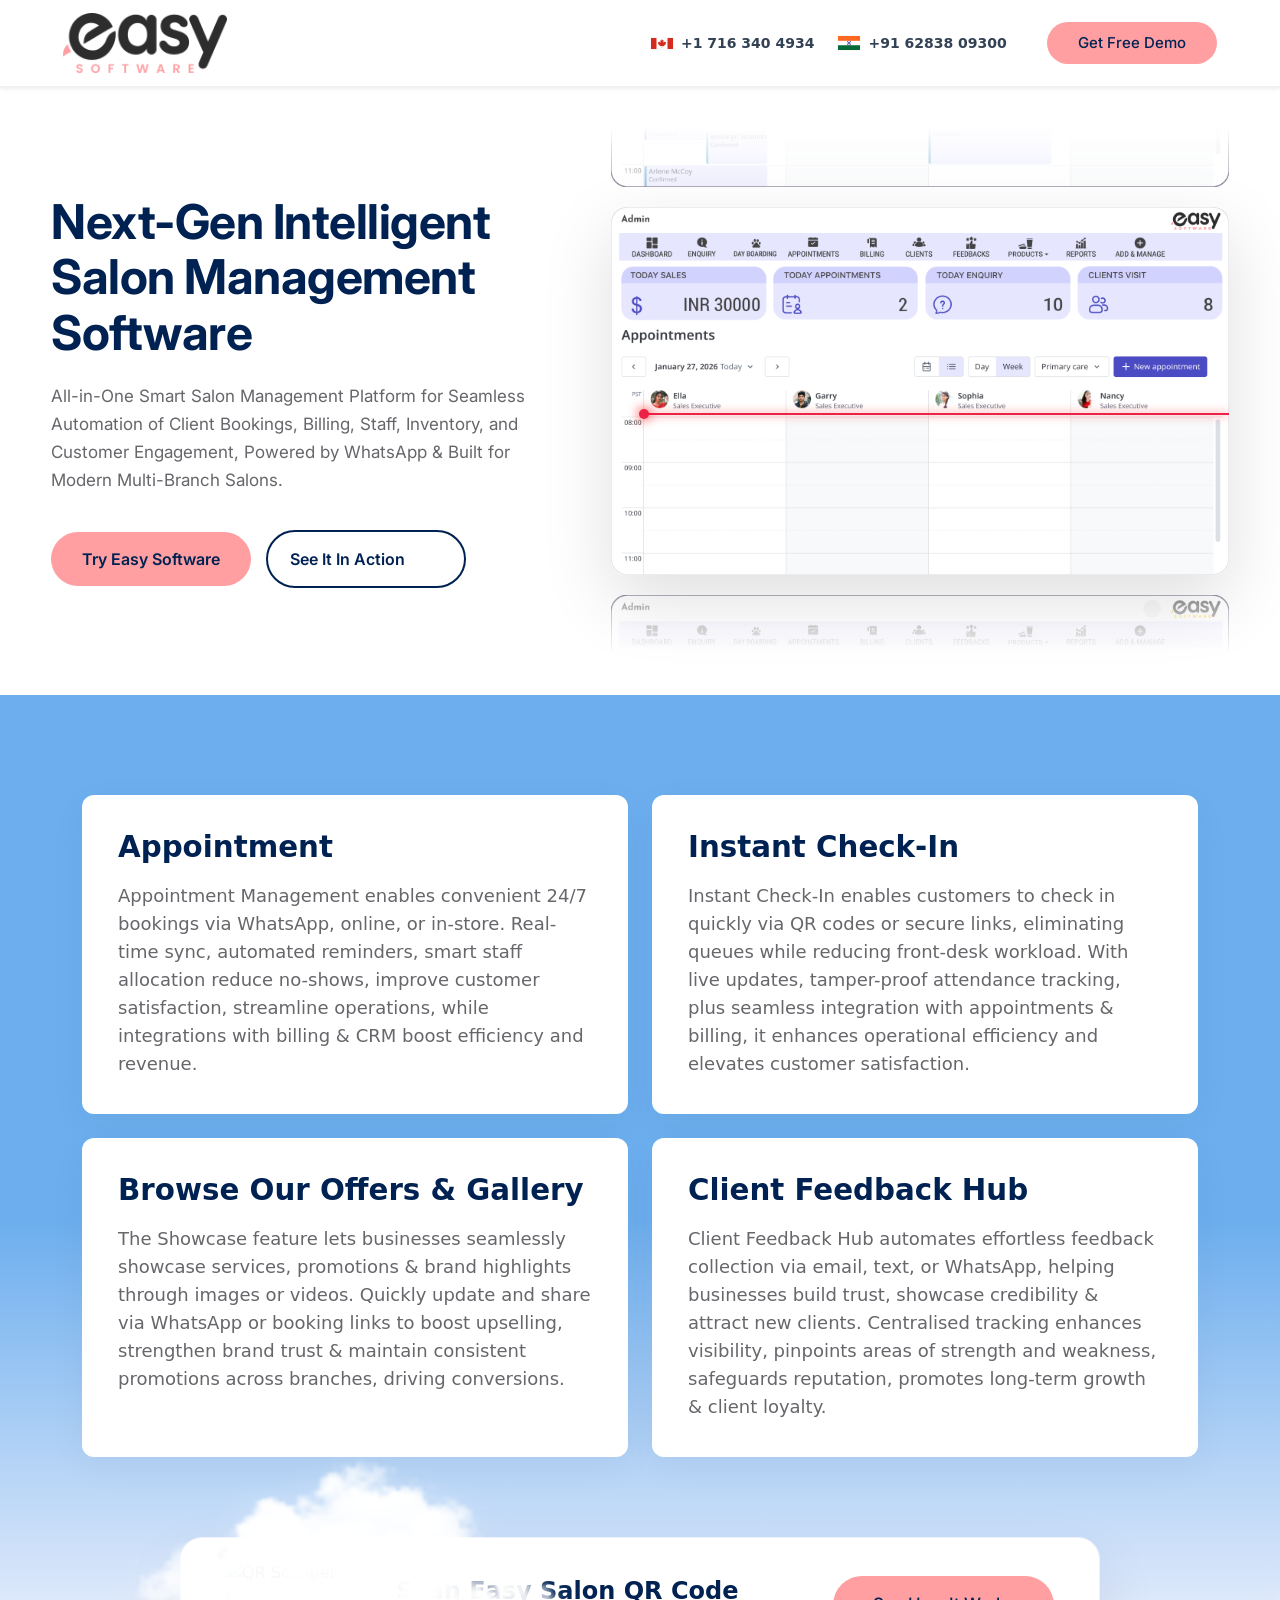
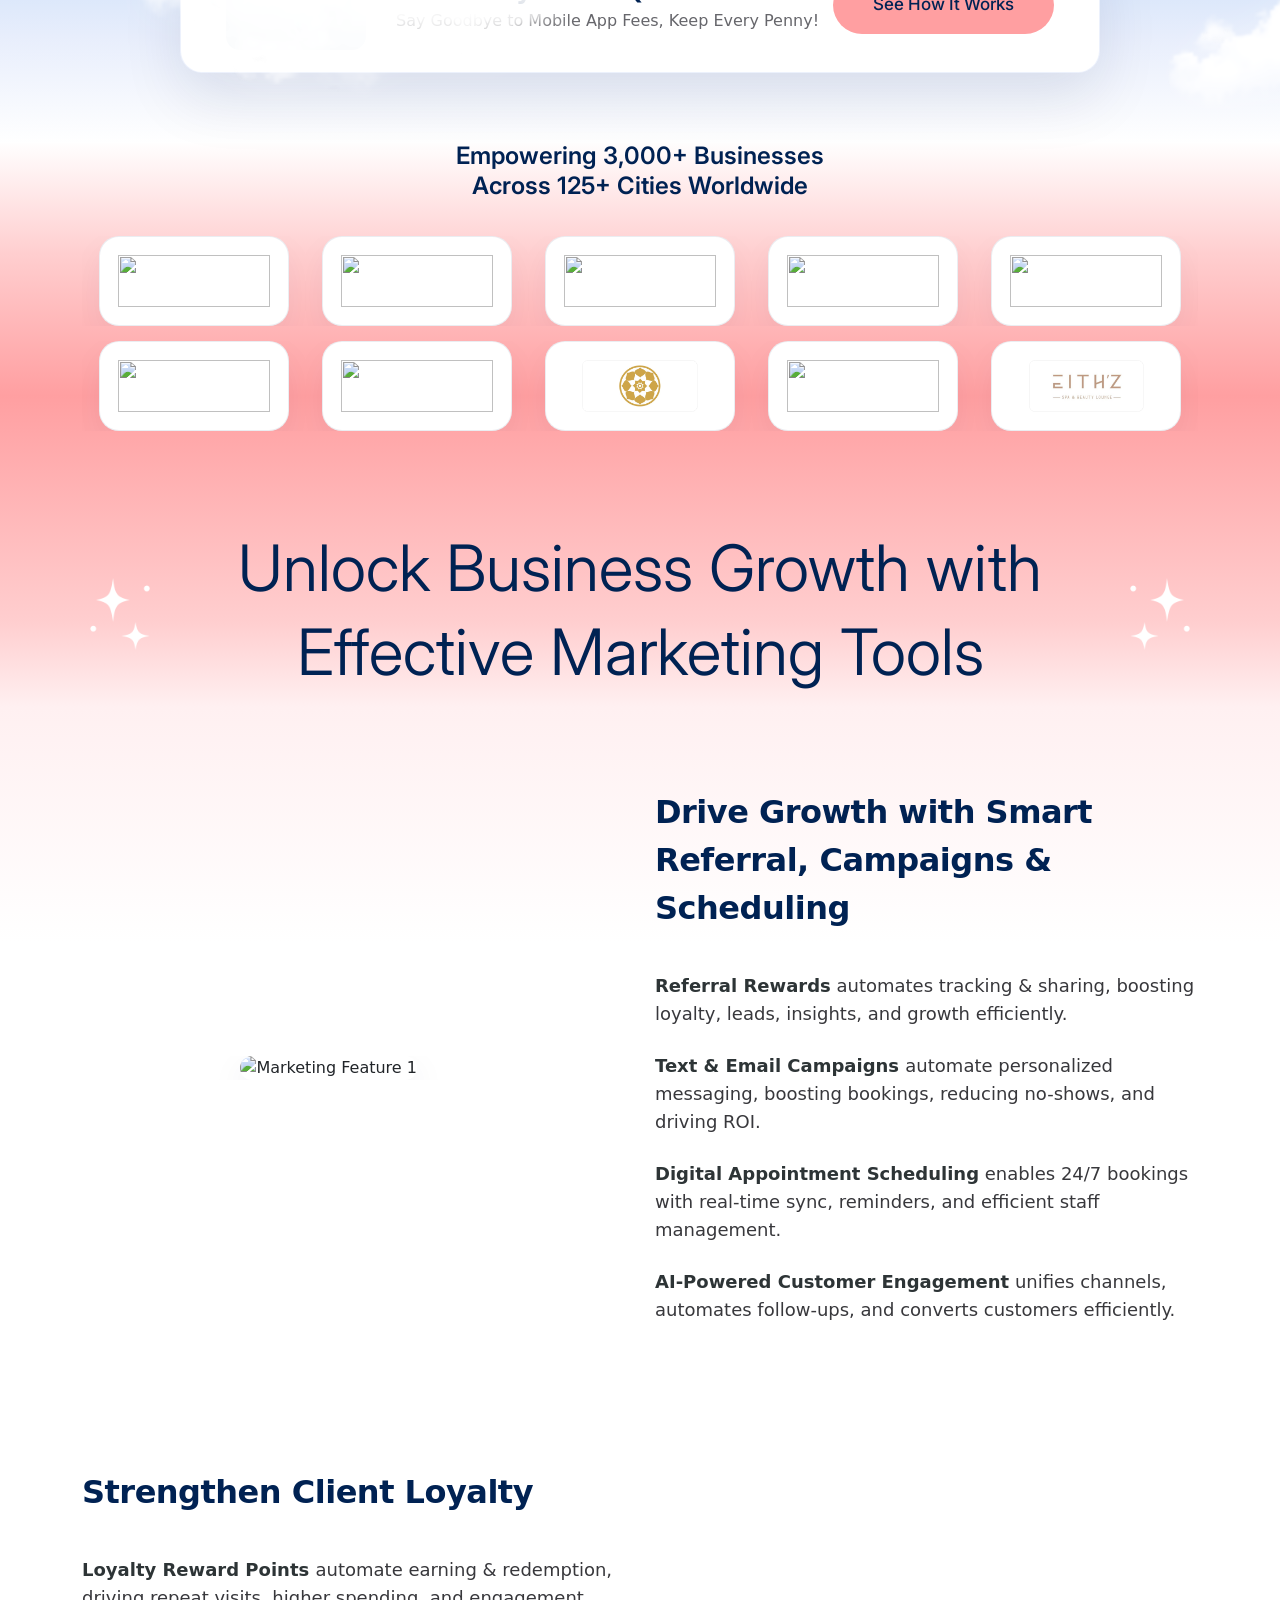
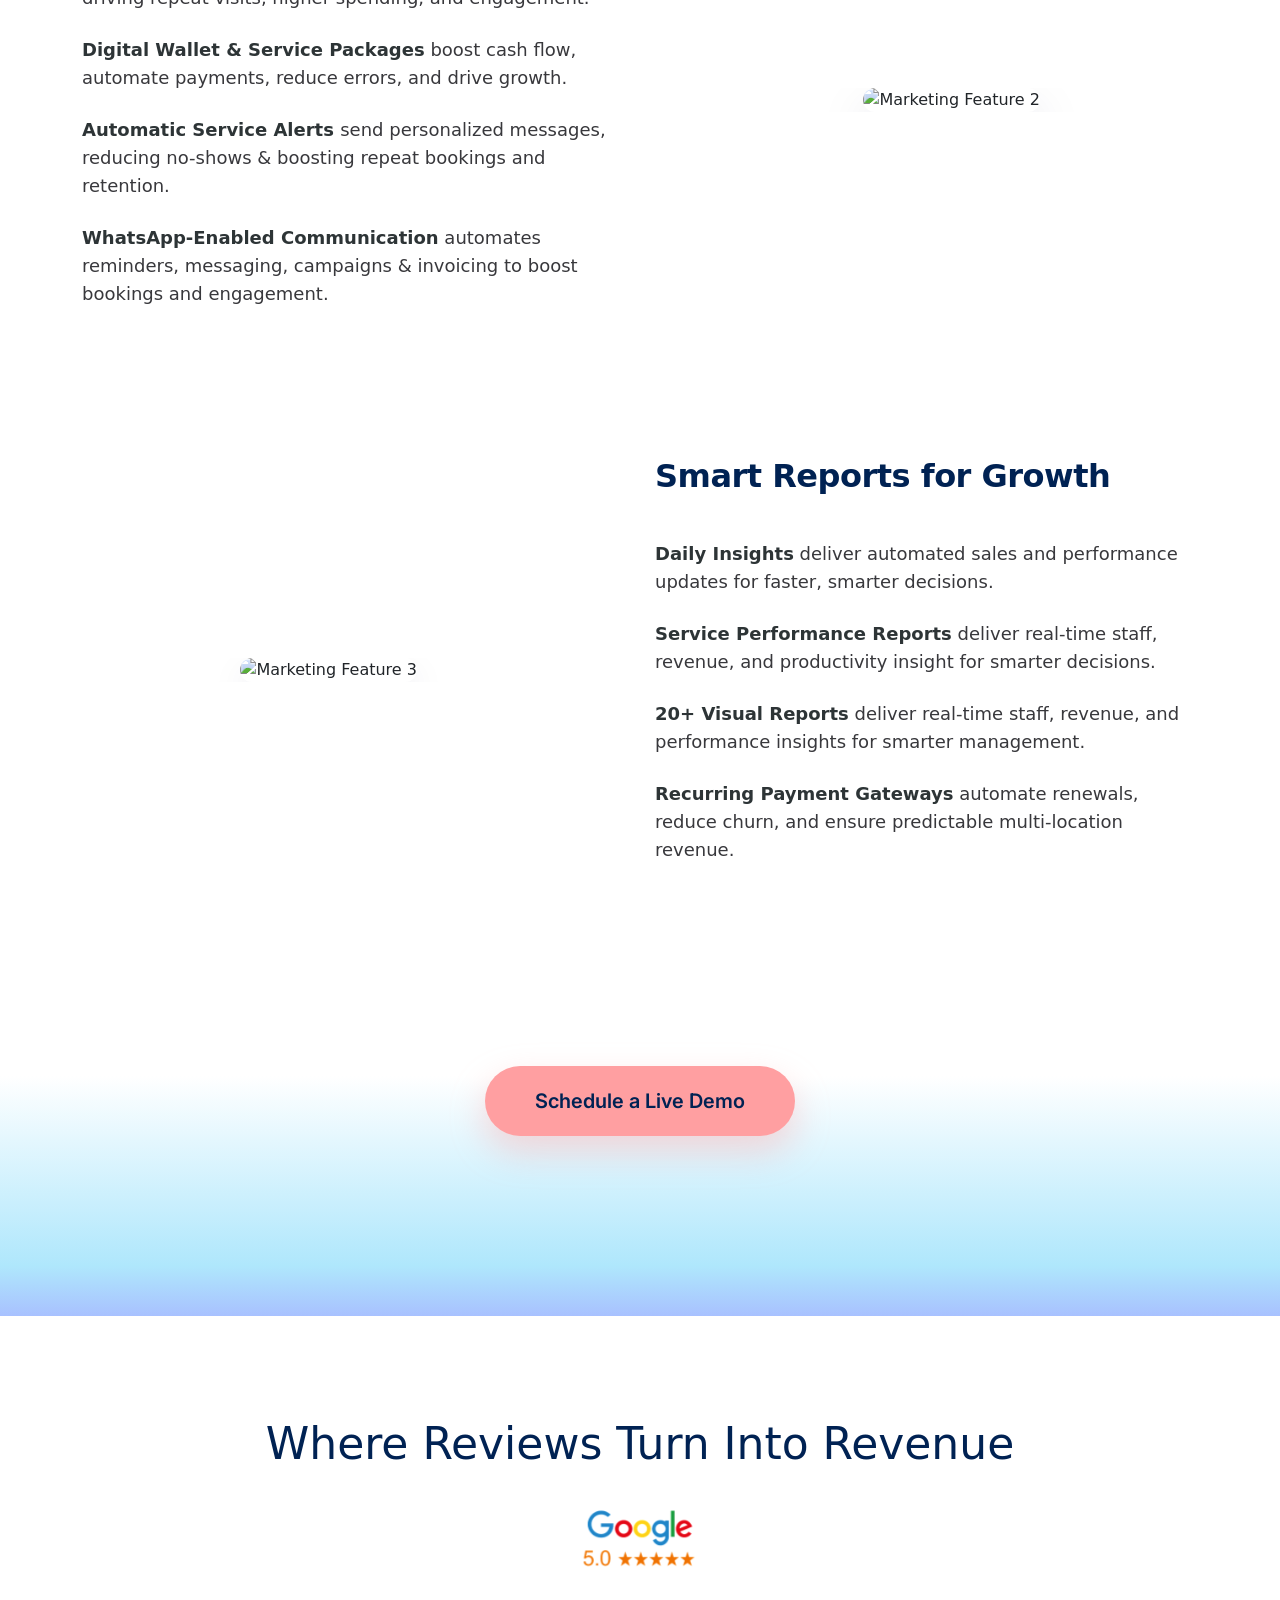
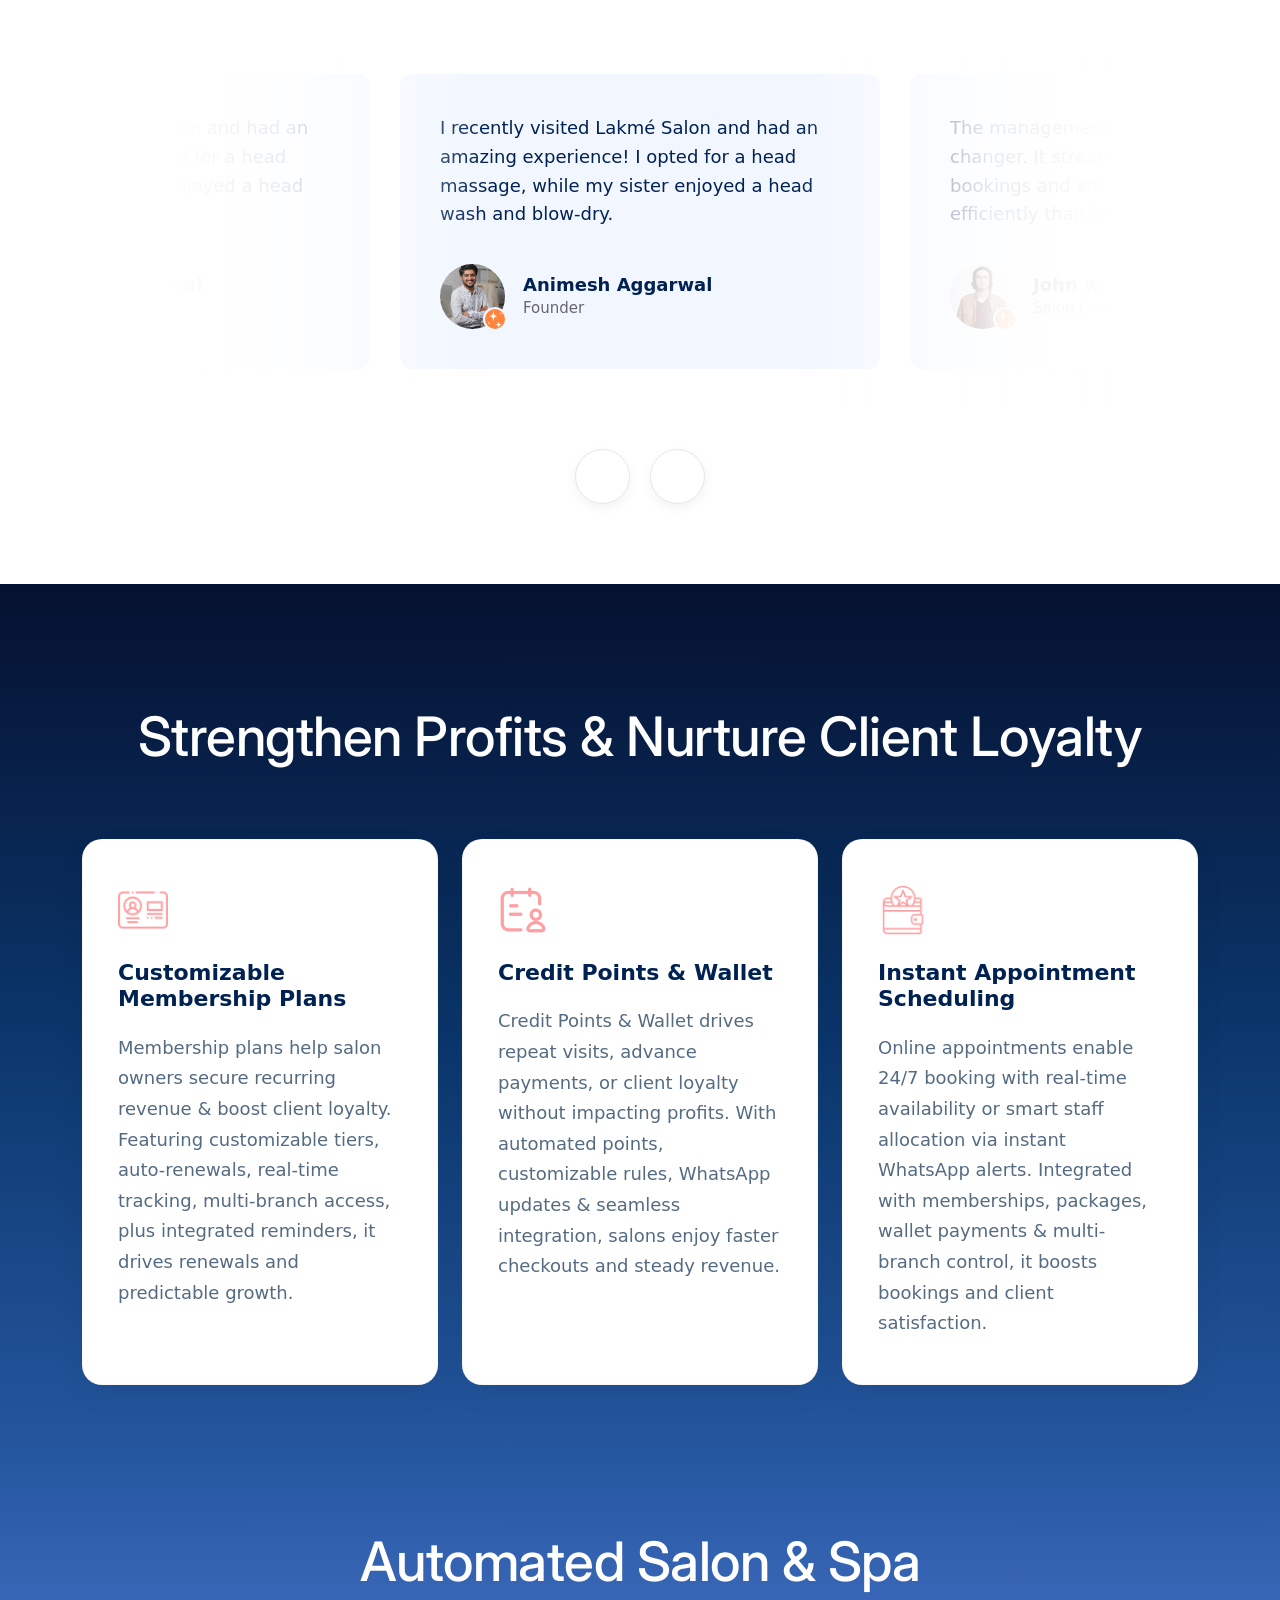
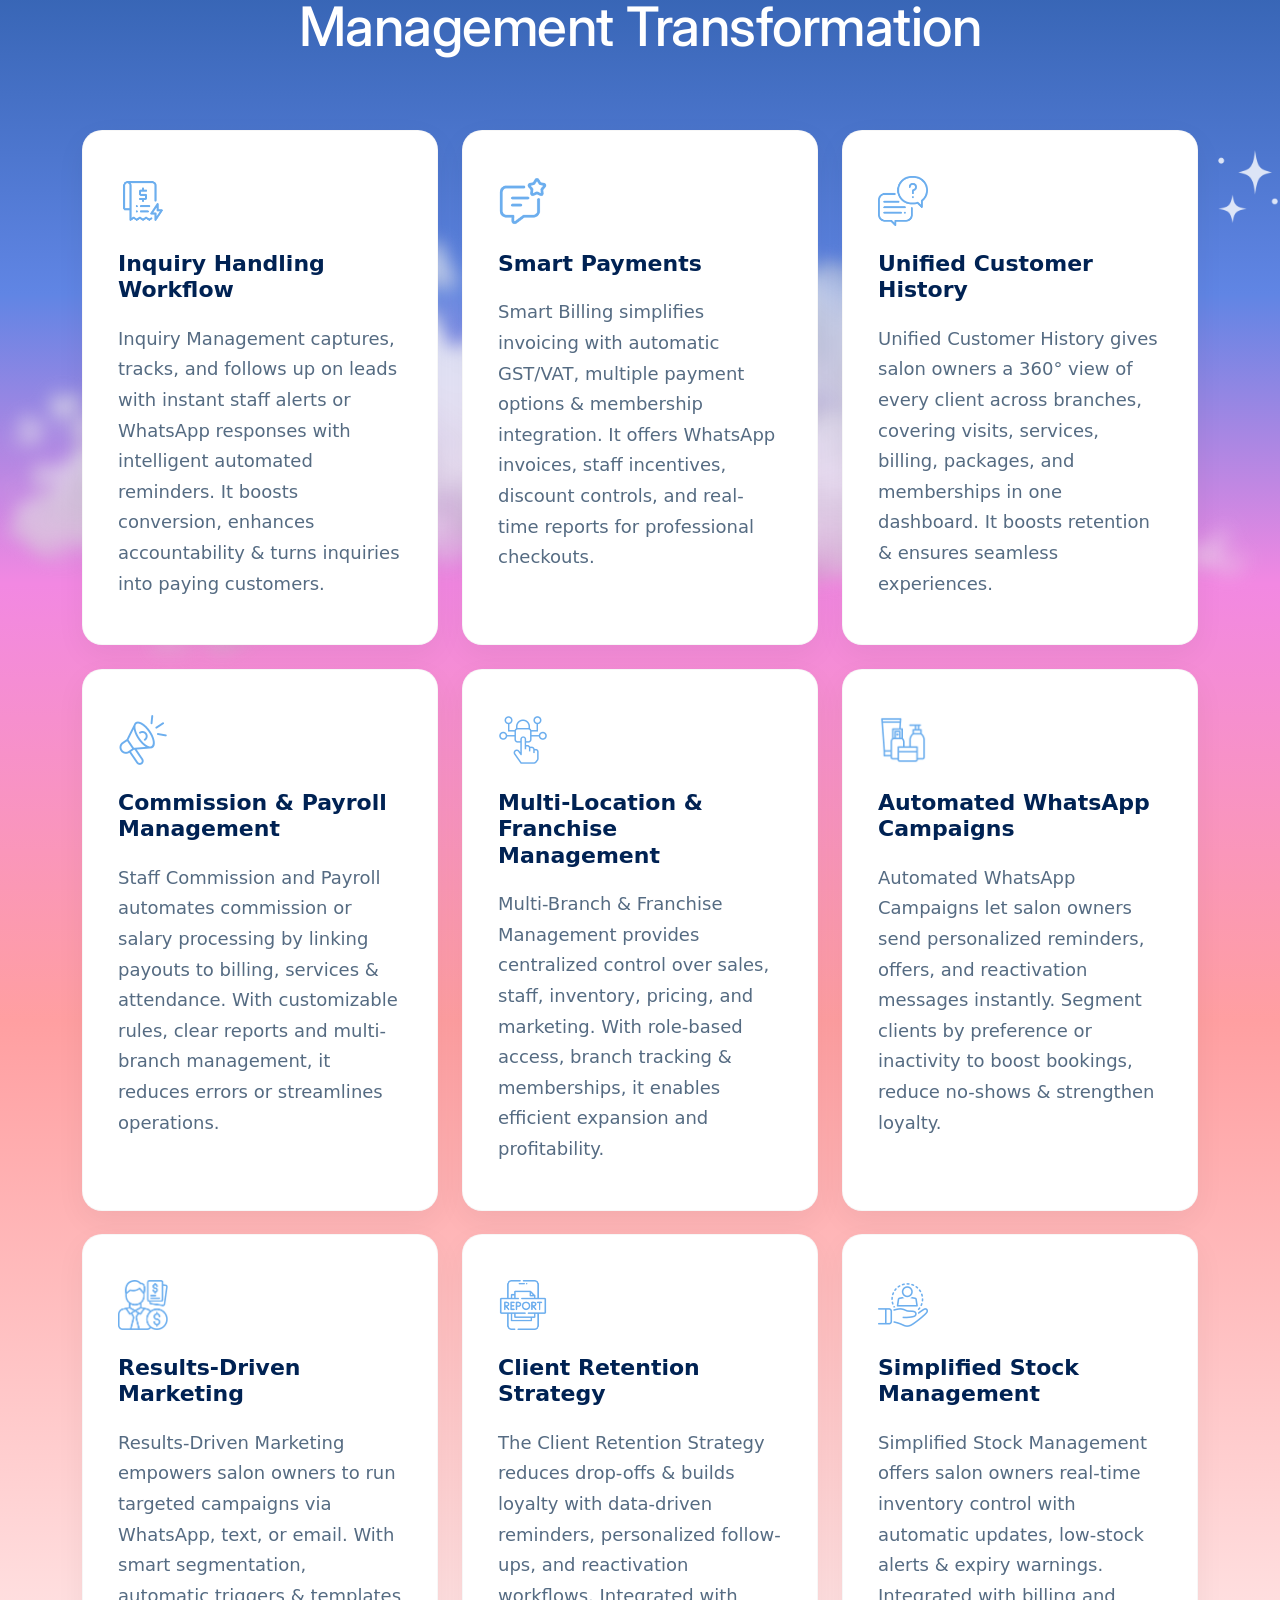
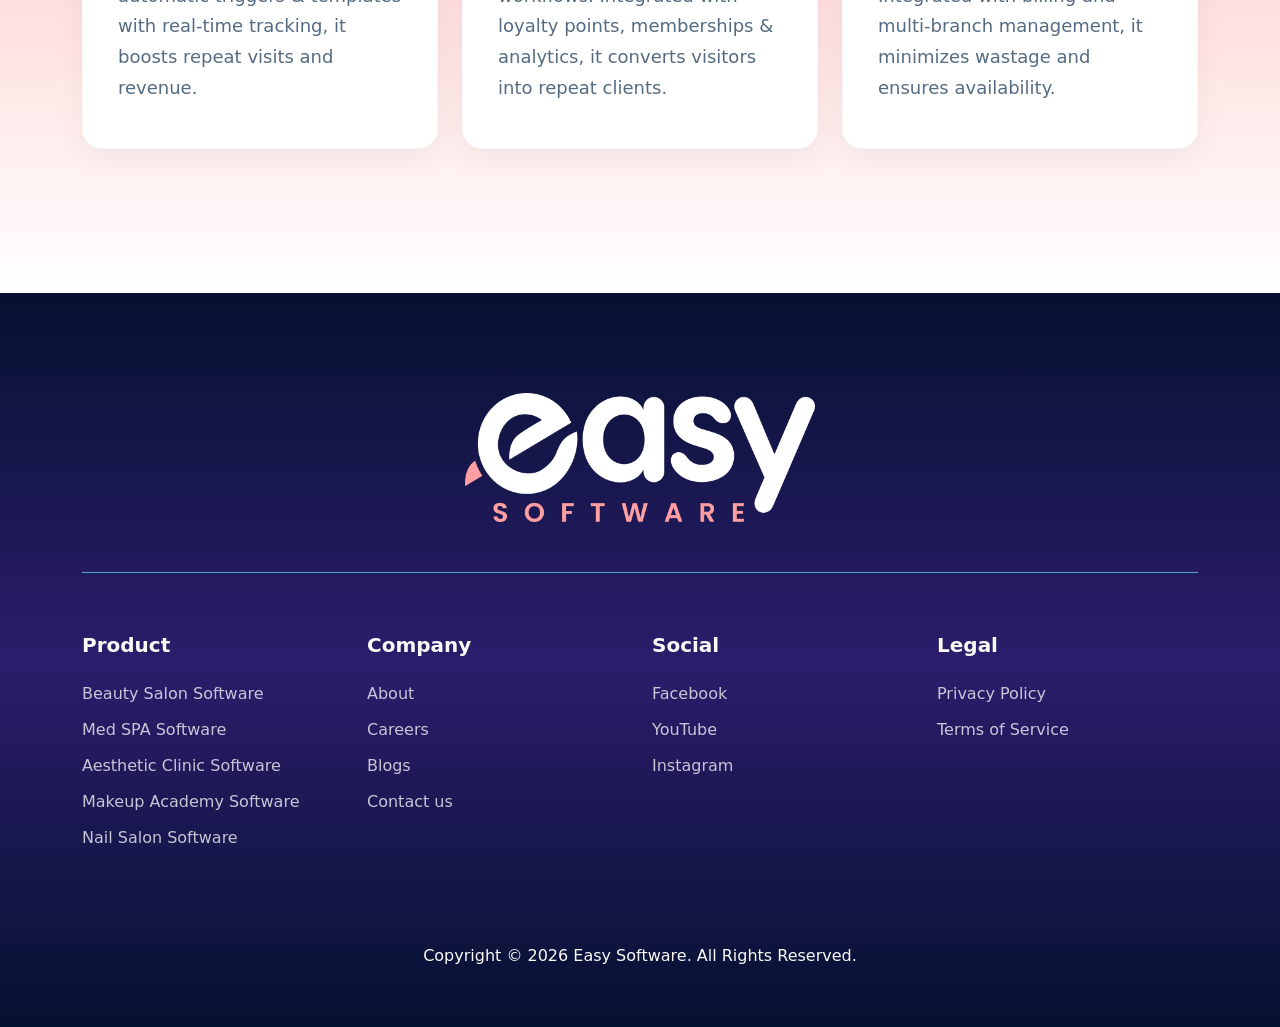
==== commit 4d0ed8fa: "Final touch done" ====
--- a/index.html
+++ b/index.html
@@ -10,7 +10,7 @@
         content="Billing & Stock management software for salons with FREE website integration for online appointments. Sell memberships, coupons, e-wallet, and run client referral programs.">
     <link rel="stylesheet" href="style/style.css">
     <link rel="stylesheet" href="style/media-queries.css">
-  
+
     <link href="https://cdn.jsdelivr.net/npm/bootstrap@5.0.2/dist/css/bootstrap.min.css" rel="stylesheet"
         integrity="sha384-EVSTQN3/azprG1Anm3QDgpJLIm9Nao0Yz1ztcQTwFspd3yD65VohhpuuCOmLASjC" crossorigin="anonymous">
     <link rel="stylesheet" href="https://cdnjs.cloudflare.com/ajax/libs/font-awesome/7.0.1/css/all.min.css"
@@ -1206,8 +1206,7 @@
             </div>
 
             <div class="footer-bottom">
-                <p>Copyright © 2026 Easy Software. All Rights Reserved.<br>
-                    Easy Salon is owned and managed by Ekam Infotech</p>
+                <p>Copyright © 2026 Easy Software. All Rights Reserved.</p>
             </div>
         </div>
     </footer>
@@ -1317,7 +1316,7 @@
     </div>
 
     <!-- Video Modal -->
-    <div class="modal fade" id="videoModal" tabindex="-1" aria-labelledby="videoModalLabel" aria-hidden="true">
+    <div class="modal fade" id="videoModal" tabindex="-1" aria-labelledby="videoModalLabel">
         <div class="modal-dialog modal-dialog-centered modal-xl video-modal-dialog">
             <div class="modal-content video-modal-content">
 
@@ -1365,7 +1364,7 @@
     </div>
 
     <!-- Call Us / Contact Modal -->
-    <div class="modal fade" id="callModal" tabindex="-1" aria-labelledby="callModalLabel" aria-hidden="true">
+    <div class="modal fade" id="callModal" tabindex="-1" aria-labelledby="callModalLabel">
         <div class="modal-dialog modal-dialog-centered contact-modal-dialog">
             <div class="modal-content contact-modal-content">
                 <!-- Decorative background elements -->
@@ -1377,7 +1376,7 @@
                         <i class="fa-solid fa-phone-volume vibrate-icon"></i>
                     </div>
                     <h5 class="contact-modal-title" id="callModalLabel">Contact Us</h5>
-                    
+
                 </div>
 
                 <button type="button" class="btn-close-custom" data-bs-dismiss="modal" aria-label="Close">
@@ -1394,7 +1393,6 @@
                                     <i class="fa-brands fa-whatsapp"></i>
                                 </div>
                                 <div class="contact-item-info">
-                                    <span class="contact-label">North America / Global</span>
                                     <span class="contact-value">+1 716 340 4934</span>
                                 </div>
                                 <i class="fa-solid fa-chevron-right ms-auto arrow-icon"></i>
@@ -1405,7 +1403,6 @@
                                     <i class="fa-solid fa-phone"></i>
                                 </div>
                                 <div class="contact-item-info">
-                                    <span class="contact-label">India Support</span>
                                     <span class="contact-value">+91 62838 09300</span>
                                 </div>
                                 <i class="fa-solid fa-chevron-right ms-auto arrow-icon"></i>
@@ -1432,7 +1429,7 @@
     </div>
 
     <script src="script/script.js"></script>
- 
+
     <script src="https://cdn.jsdelivr.net/npm/@popperjs/core@2.9.2/dist/umd/popper.min.js"
         integrity="sha384-IQsoLXl5PILFhosVNubq5LC7Qb9DXgDA9i+tQ8Zj3iwWAwPtgFTxbJ8NT4GN1R8p"
         crossorigin="anonymous"></script>
--- a/style/style.css
+++ b/style/style.css
@@ -3133,6 +3133,7 @@
 
     }
 }
+
 /* aniamtion */
 .scroll-animate {
     opacity: 0;
@@ -3164,6 +3165,7 @@
     opacity: 1;
     transform: translate(0) scale(1);
 }
+
 /* aniamtion */
 /* REVIEWS SECTION */
 
@@ -4643,11 +4645,28 @@
 }
 
 .contact-modal-header {
-    background: linear-gradient(135deg, #002253 0%, #003580 100%);
+    background: linear-gradient(-45deg, #001a3d, #003580, #002253, #004499);
+    background-size: 400% 400%;
+    animation: contactHeaderGradient 15s ease infinite;
     padding: 45px 30px 30px;
     text-align: center;
     color: #fff;
     position: relative;
+    overflow: hidden;
+}
+
+@keyframes contactHeaderGradient {
+    0% {
+        background-position: 0% 50%;
+    }
+
+    50% {
+        background-position: 100% 50%;
+    }
+
+    100% {
+        background-position: 0% 50%;
+    }
 }
 
 .contact-icon-header {
--- a/style/media-queries.css
+++ b/style/media-queries.css
@@ -157,7 +157,8 @@
     .footer-logo {
         max-width: 250px;
     }
-.marketing-thread-line,
+
+    .marketing-thread-line,
     .marketing-tick {
         display: none !important;
     }
@@ -197,6 +198,7 @@
     }
 
 }
+
 @media (max-width: 768px) {
     .scroll-animate.slide-left {
         transform: translateX(-30px);
@@ -214,6 +216,7 @@
         transform: translateY(-40px);
     }
 }
+
 /* TABLET LANDSCAPE (992px to 1199px)*/
 @media (min-width: 992px) and (max-width: 1400px) {
     .navbar-container {
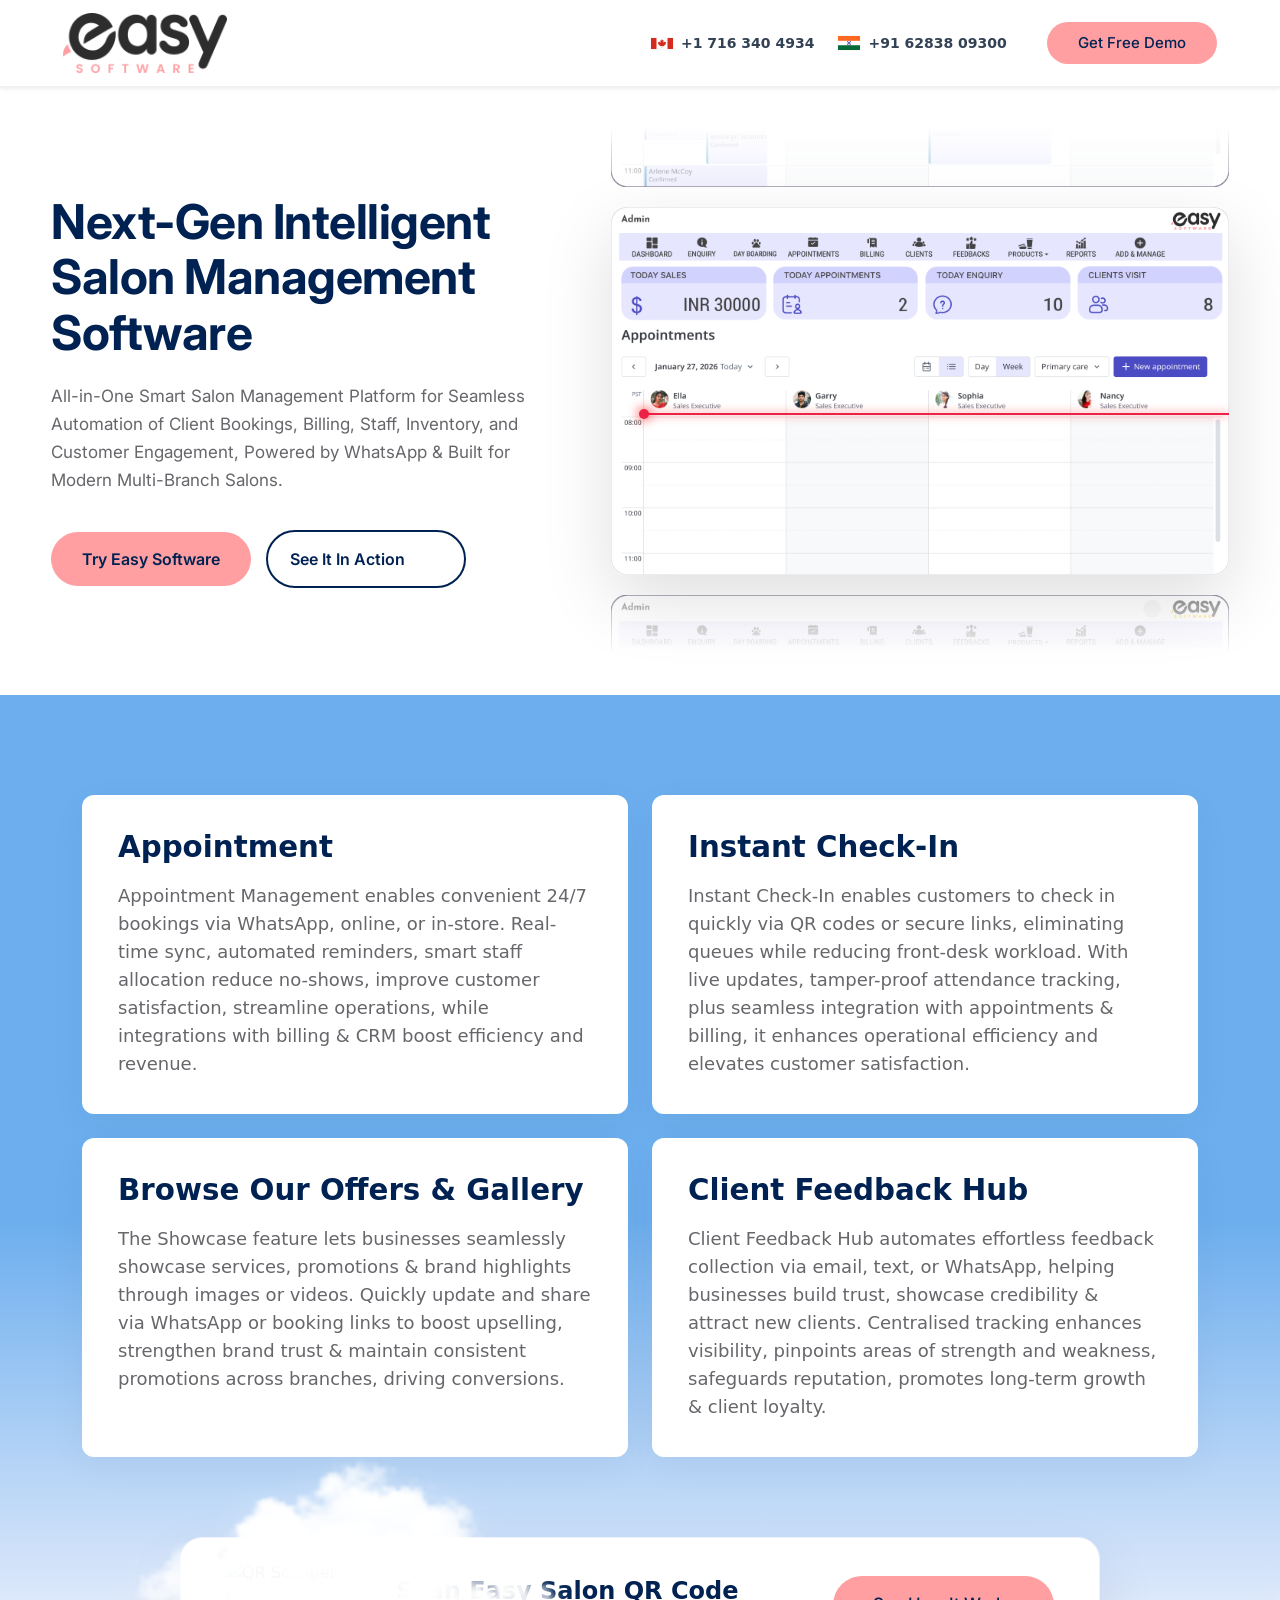
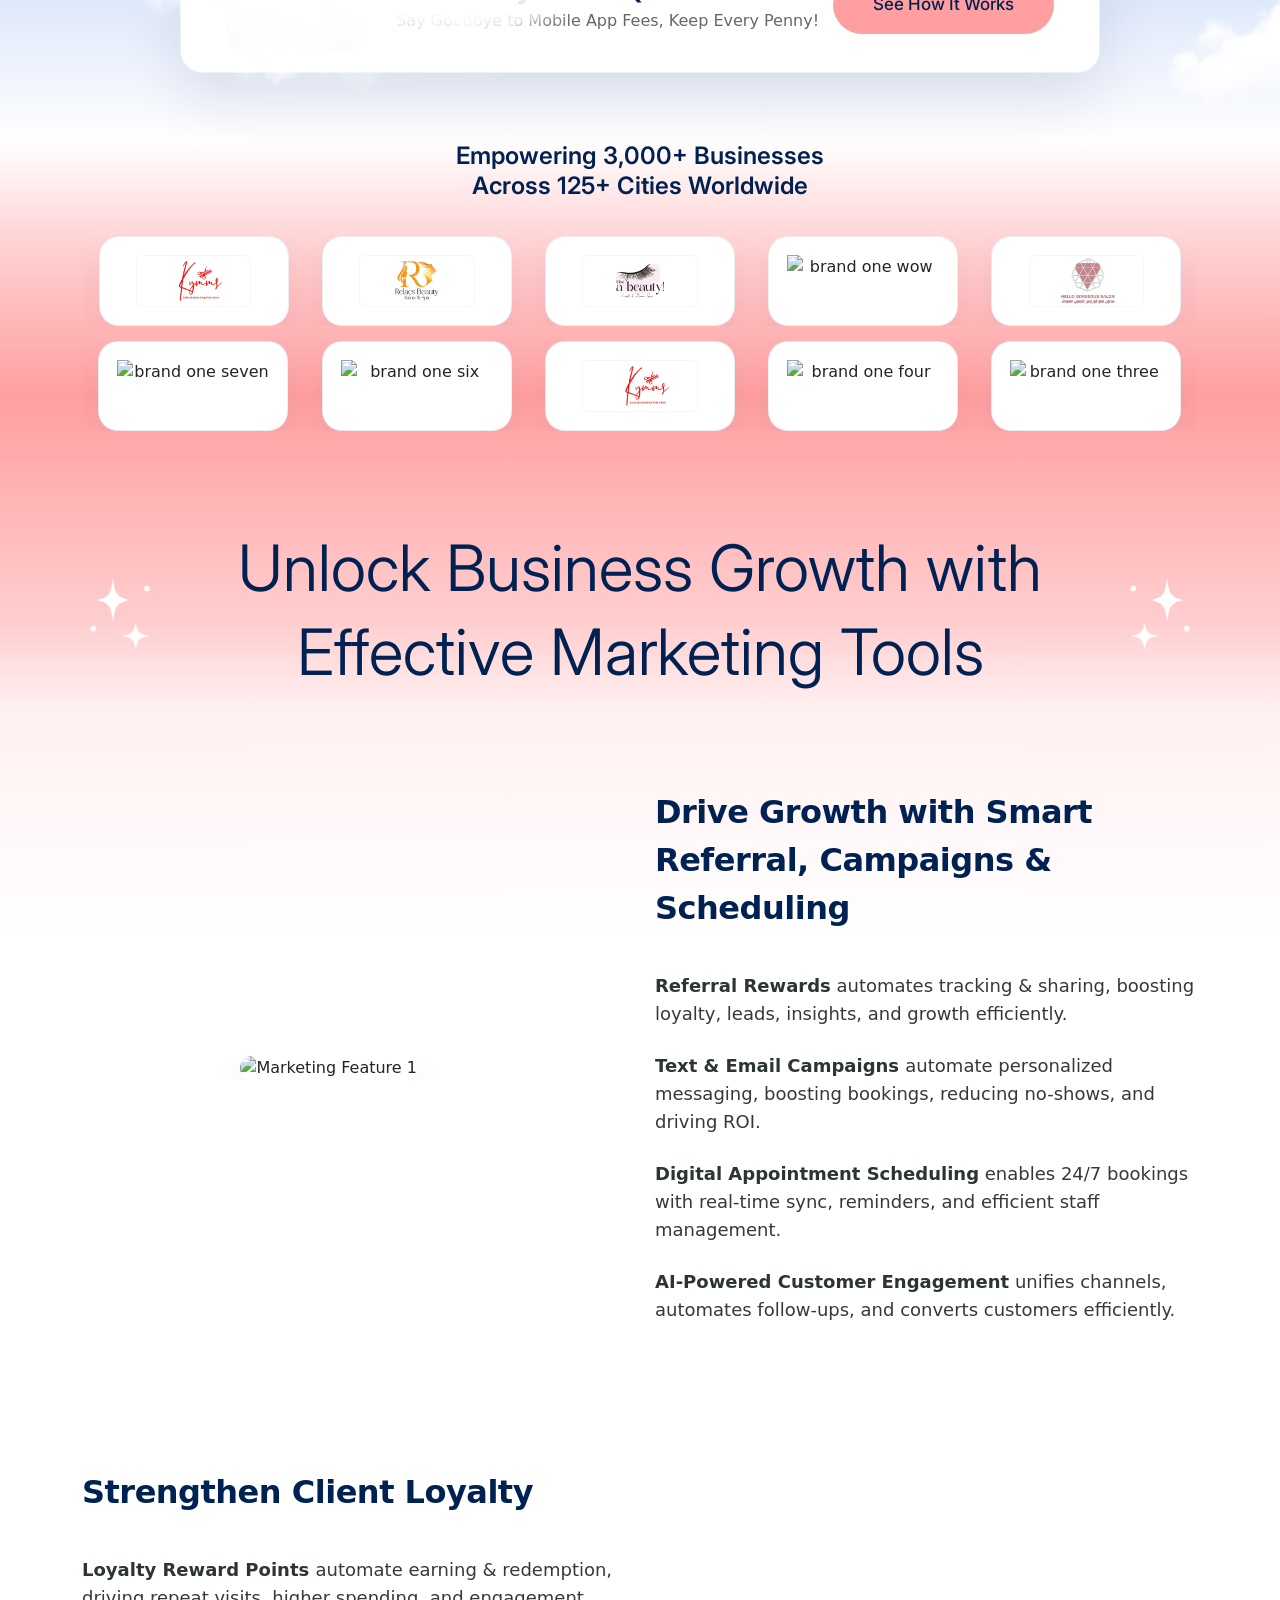
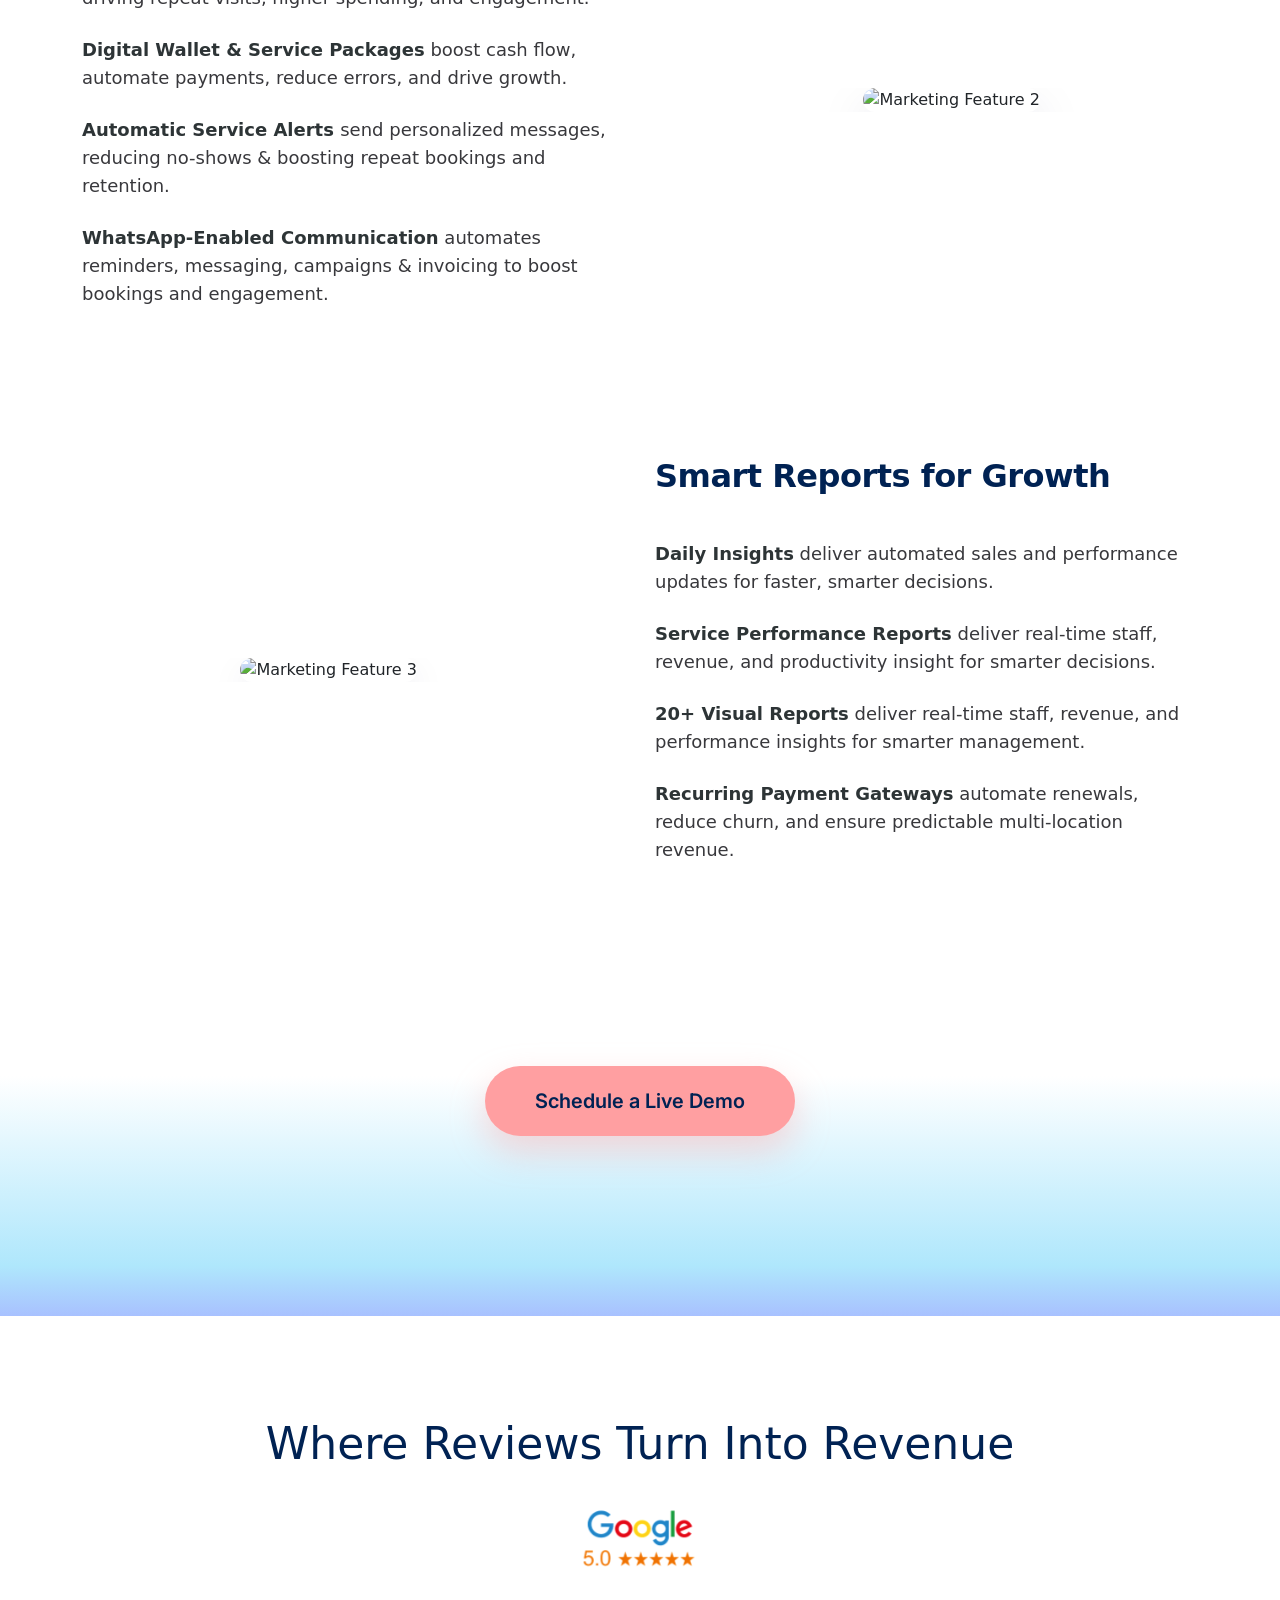
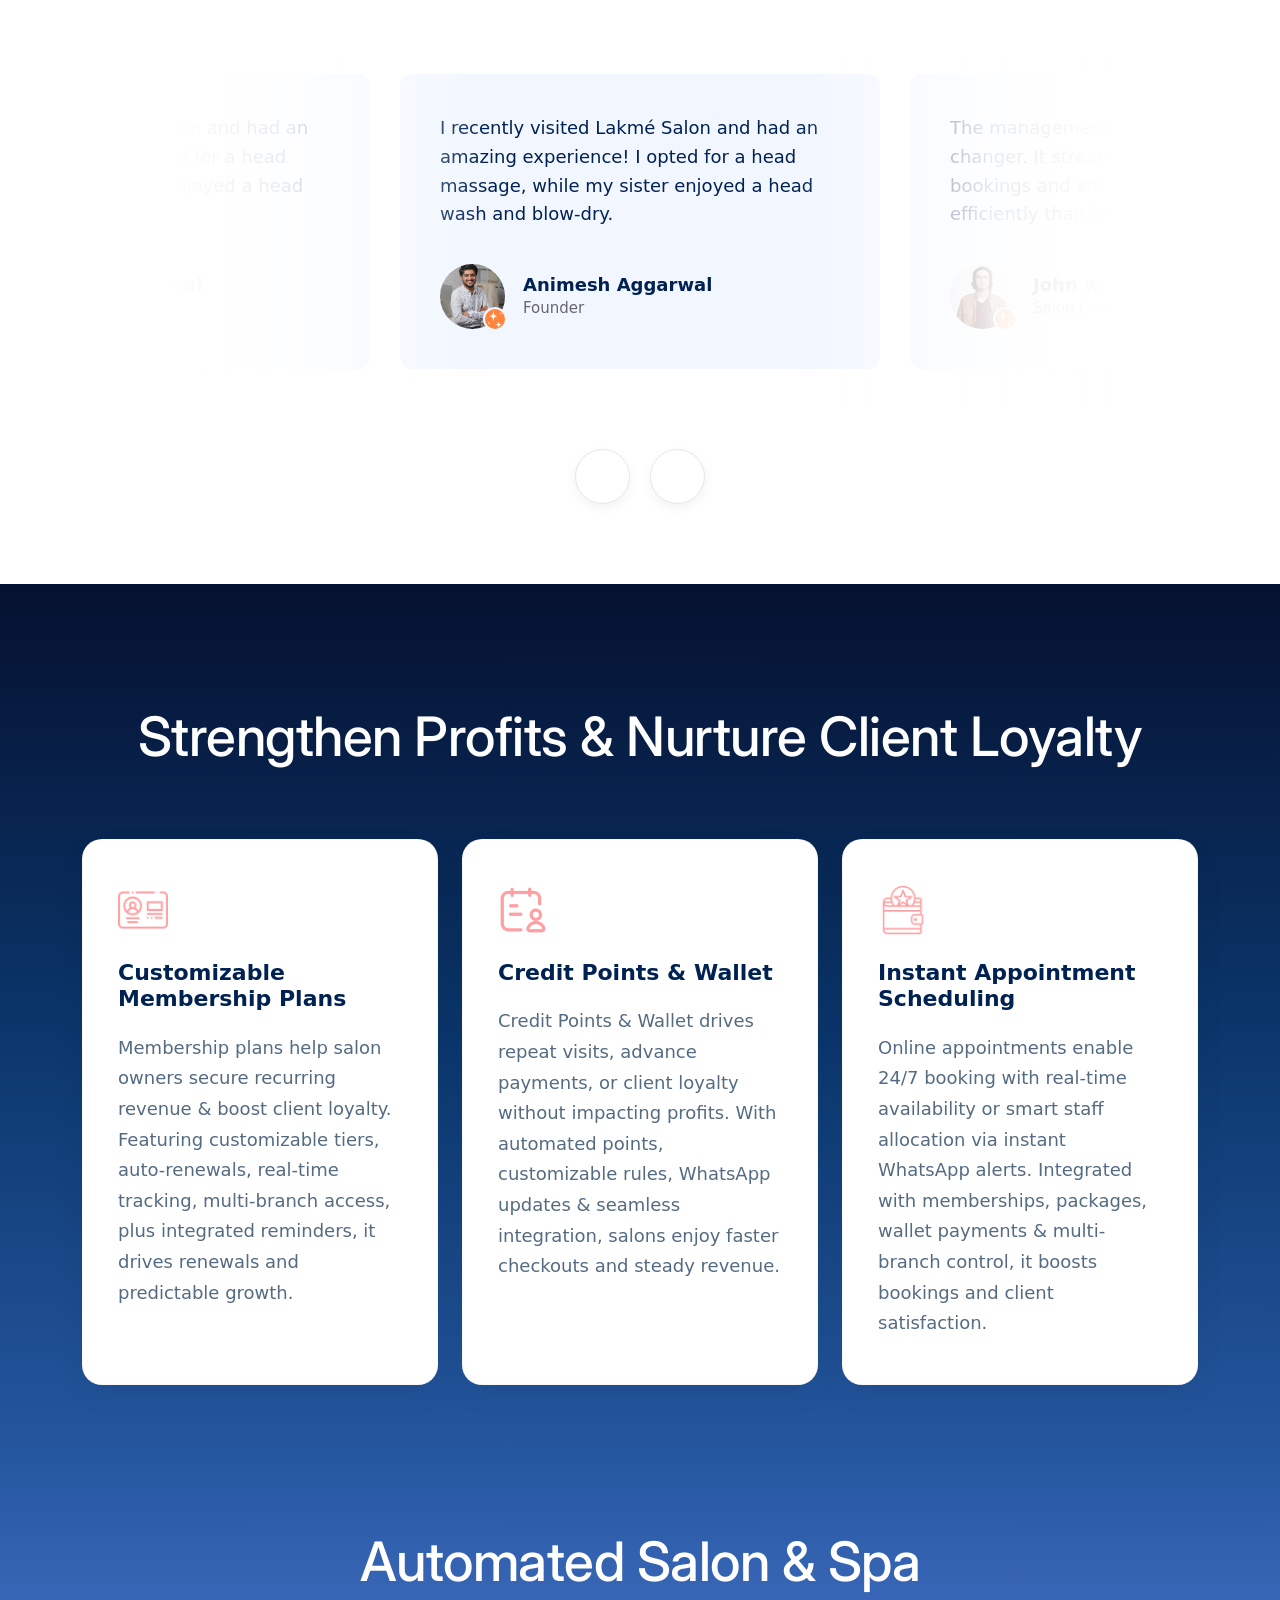
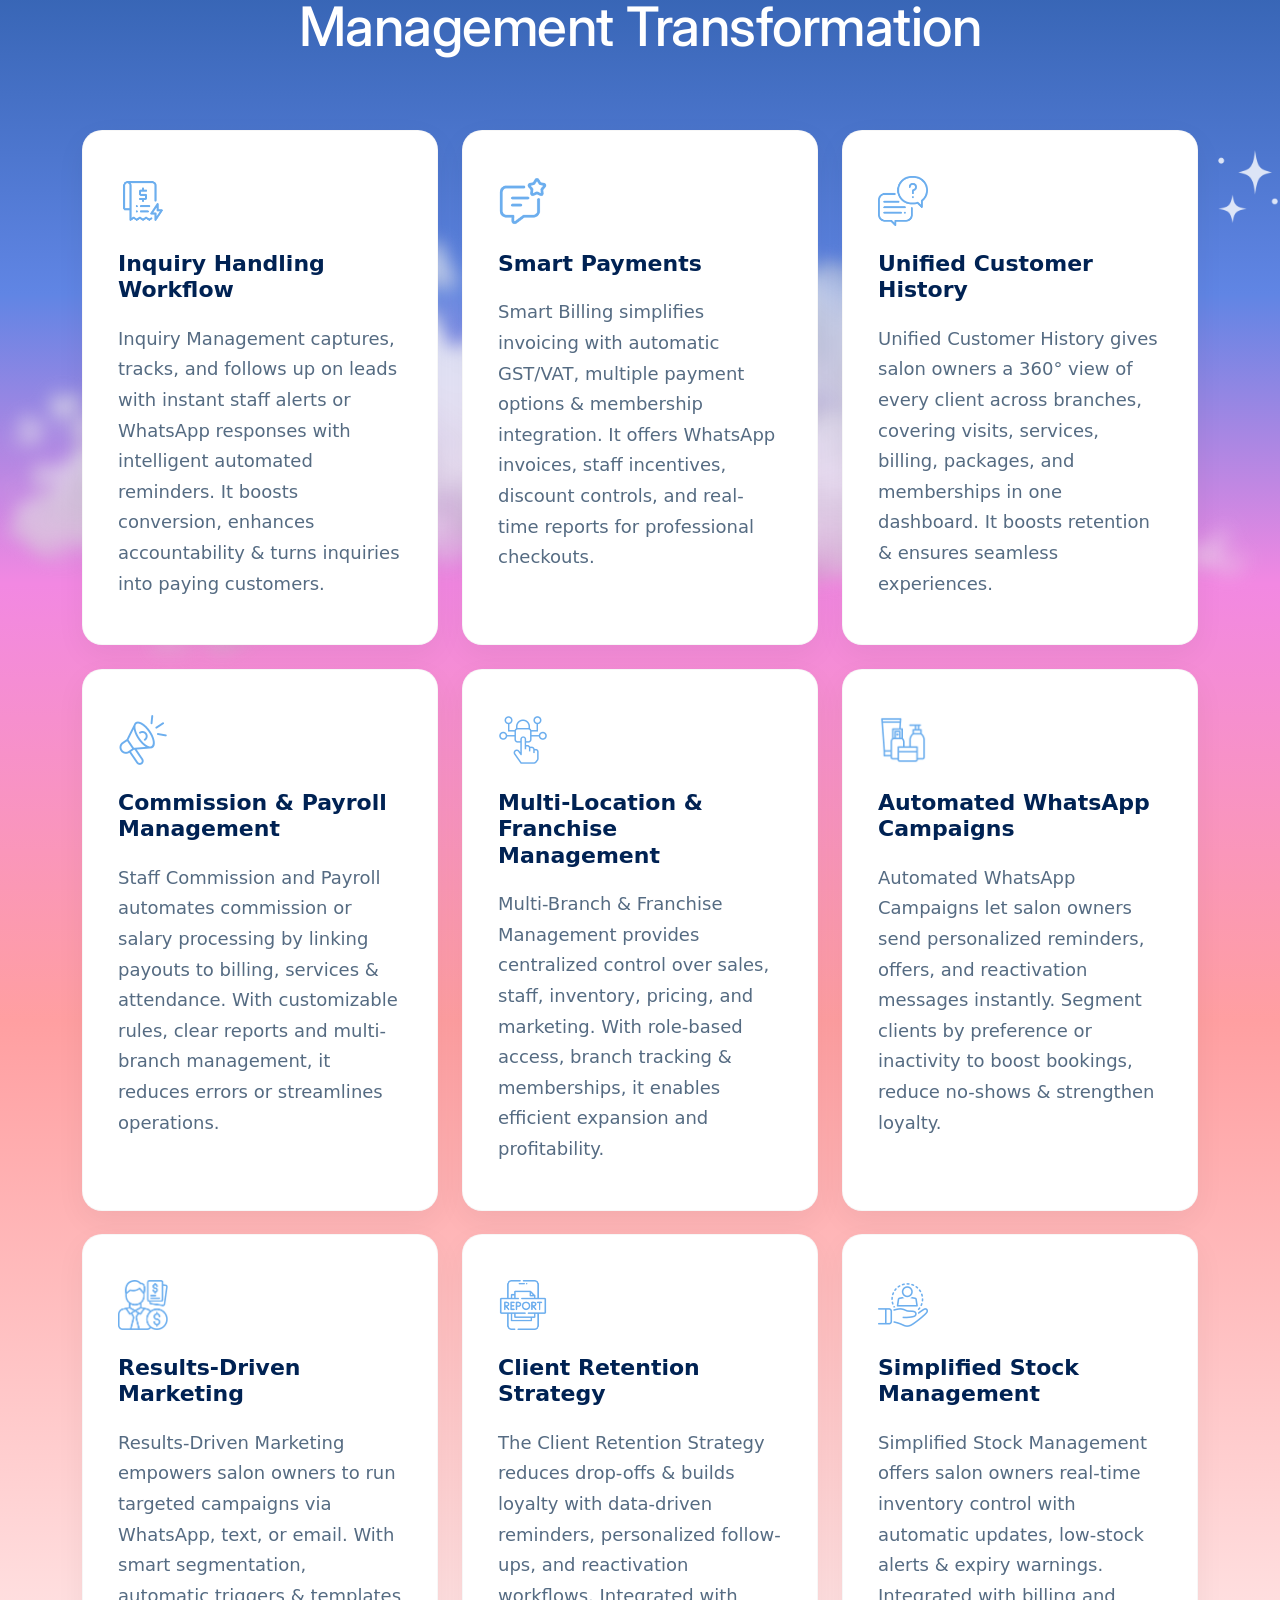
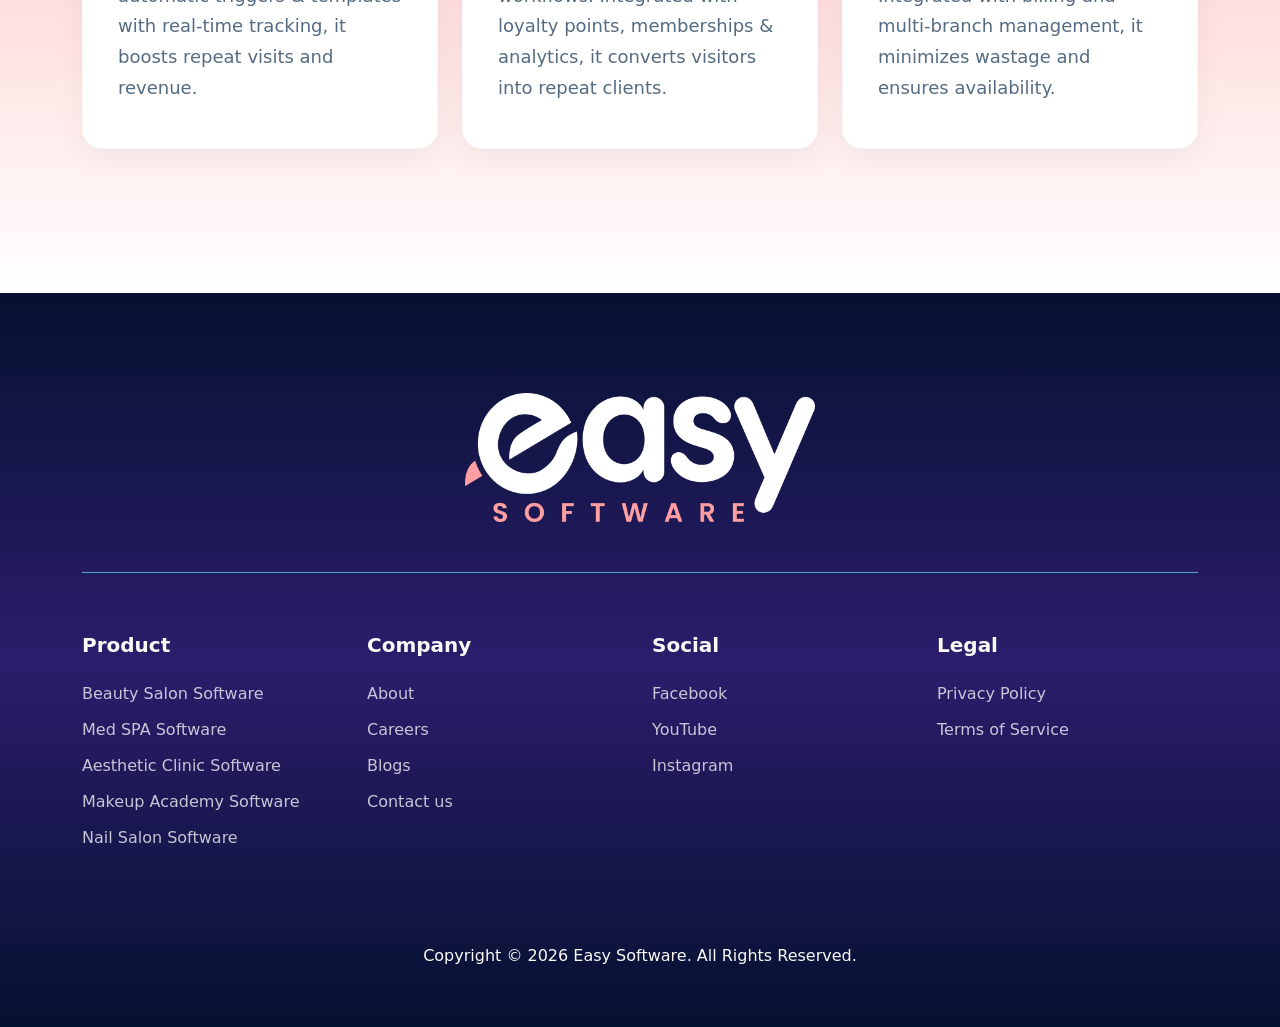
==== commit 73a709d8: "alt SEO" ====
--- a/index.html
+++ b/index.html
@@ -346,52 +346,52 @@
                             <div class="brand-unit row-1-style">
                                 <!-- <div class="brand-origin"><img src="assets/kenya-flag.png" class="country-flag"><span
                                         class="country-name">Kenya</span></div> -->
-                                <div class="brand-card"><img src="assets/brand-1.png" class="brand-logo-img"></div>
+                                <div class="brand-card"><img src="assets/brand-1.png" class="brand-logo-img" alt="brand one beauty"></div>
                             </div>
                             <div class="brand-unit row-1-style">
                                 <!-- <div class="brand-origin"><img src="assets/tanzania-flag.png" class="country-flag"><span
                                         class="country-name">Tanzania</span></div> -->
-                                <div class="brand-card"><img src="assets/brand-2.png" class="brand-logo-img"></div>
+                                <div class="brand-card"><img src="assets/brand-2.png" class="brand-logo-img" alt="brand one salon"></div>
                             </div>
                             <div class="brand-unit row-1-style">
                                 <!-- <div class="brand-origin"><img src="assets/mauritius-flag.png"
                                         class="country-flag"><span class="country-name">Mauritius</span></div> -->
-                                <div class="brand-card"><img src="assets/brand-3.png" class="brand-logo-img"></div>
+                                <div class="brand-card"><img src="assets/brand-3.png" class="brand-logo-img" alt="brand one salon three"></div>
                             </div>
                             <div class="brand-unit row-1-style">
                                 <!-- <div class="brand-origin"><img src="assets/muacate-flag.png" class="country-flag"><span
                                         class="country-name">Muscat</span></div> -->
-                                <div class="brand-card"><img src="assets/brand-111.jpeg" class="brand-logo-img"></div>
+                                <div class="brand-card"><img src="assets/brand-111.jpeg" class="brand-logo-img" alt="brand one wow"></div>
                             </div>
                             <div class="brand-unit row-1-style">
                                 <!-- <div class="brand-origin"><img src="assets/kuwait-flag.png" class="country-flag"><span
                                         class="country-name">Kuwait</span></div> -->
-                                <div class="brand-card"><img src="assets/brand-5.png" class="brand-logo-img"></div>
+                                <div class="brand-card"><img src="assets/brand-5.png" class="brand-logo-img" alt="brand one move"></div>
                             </div>
                             <div class="brand-unit row-1-style">
                                 <!-- <div class="brand-origin"><img src="assets/uae-flag.png" class="country-flag"><span
                                         class="country-name">UAE</span></div> -->
-                                <div class="brand-card"><img src="assets/brand-222.jpeg" class="brand-logo-img"></div>
+                                <div class="brand-card"><img src="assets/brand-222.jpeg" class="brand-logo-img" alt="brand one flow"></div>
                             </div>
                             <div class="brand-unit row-1-style">
                                 <!-- <div class="brand-origin"><img src="assets/india.webp" class="country-flag"><span
                                         class="country-name">India</span></div> -->
-                                <div class="brand-card"><img src="assets/brand-66.jpeg" class="brand-logo-img"></div>
+                                <div class="brand-card"><img src="assets/brand-66.jpeg" class="brand-logo-img" alt="brand one done"></div>
                             </div>
                             <div class="brand-unit row-1-style">
                                 <!-- <div class="brand-origin"><img src="assets/india.webp" class="country-flag"><span
                                         class="country-name">India</span></div> -->
-                                <div class="brand-card"><img src="assets/brand-77.jpeg" class="brand-logo-img"></div>
+                                <div class="brand-card"><img src="assets/brand-77.jpeg" class="brand-logo-img" alt="brand one 77"></div>
                             </div>
                             <div class="brand-unit row-1-style">
                                 <!-- <div class="brand-origin"><img src="assets/india.webp" class="country-flag"><span
                                         class="country-name">India</span></div> -->
-                                <div class="brand-card"><img src="assets/brand-55.jpeg" class="brand-logo-img"></div>
+                                <div class="brand-card"><img src="assets/brand-55.jpeg" class="brand-logo-img" alt="brand one logo"></div>
                             </div>
                             <div class="brand-unit row-1-style">
                                 <!-- <div class="brand-origin"><img src="assets/india.webp" class="country-flag"><span
                                         class="country-name">India</span></div> -->
-                                <div class="brand-card"><img src="assets/brand-44.jpeg" class="brand-logo-img"></div>
+                                <div class="brand-card"><img src="assets/brand-44.jpeg" class="brand-logo-img" alt="brand one here"></div>
                             </div>
                         </div>
                     </div>
@@ -399,42 +399,42 @@
                     <div class="brands-slider-row row-2" data-direction="ltr">
                         <div class="brands-slider-track">
                             <div class="brand-unit row-2-style">
-                                <div class="brand-card"><img src="assets/brand-99.jpeg" class="brand-logo-img"></div>
+                                <div class="brand-card"><img src="assets/brand-99.jpeg" class="brand-logo-img" alt="brand one ten"></div>
                                 <!-- <div class="brand-origin"><img src="assets/mauritius-flag.png"
                                         class="country-flag"><span class="country-name">Mauritius</span></div> -->
                             </div>
                             <div class="brand-unit row-2-style">
-                                <div class="brand-card"><img src="assets/brand-4.png" class="brand-logo-img"></div>
+                                <div class="brand-card"><img src="assets/brand-4.png" class="brand-logo-img" alt="brand one eight"></div>
                                 <!-- <div class="brand-origin"><img src="assets/muacate-flag.png" class="country-flag"><span
                                         class="country-name">Muscat</span></div> -->
                             </div>
                             <div class="brand-unit row-2-style">
-                                <div class="brand-card"><img src="assets/brand-666.jpeg" class="brand-logo-img"></div>
+                                <div class="brand-card"><img src="assets/brand-666.jpeg" class="brand-logo-img" alt="brand one seven"></div>
                                 <!-- <div class="brand-origin"><img src="assets/kuwait-flag.png" class="country-flag"><span
                                         class="country-name">Kuwait</span></div> -->
                             </div>
                             <div class="brand-unit row-2-style">
-                                <div class="brand-card"><img src="assets/brand-555.jpeg" class="brand-logo-img"></div>
+                                <div class="brand-card"><img src="assets/brand-555.jpeg" class="brand-logo-img" alt="brand one six"></div>
                                 <!-- <div class="brand-origin"><img src="assets/uae-flag.png" class="country-flag"><span
                                         class="country-name">UAE</span></div> -->
                             </div>
                             <div class="brand-unit row-2-style">
-                                <div class="brand-card"><img src="assets/brand-1.png" class="brand-logo-img"></div>
+                                <div class="brand-card"><img src="assets/brand-1.png" class="brand-logo-img" alt="brand one five"></div>
                                 <!-- <div class="brand-origin"><img src="assets/kenya-flag.png" class="country-flag"><span
                                         class="country-name">Kenya</span></div> -->
                             </div>
                             <div class="brand-unit row-2-style">
-                                <div class="brand-card"><img src="assets/brand-444.jpeg" class="brand-logo-img"></div>
+                                <div class="brand-card"><img src="assets/brand-444.jpeg" class="brand-logo-img" alt="brand one four"></div>
                                 <!-- <div class="brand-origin"><img src="assets/tanzania-flag.png" class="country-flag"><span
                                         class="country-name">Tanzania</span></div> -->
                             </div>
                             <div class="brand-unit row-2-style">
-                                <div class="brand-card"><img src="assets/brand-333.jpeg" class="brand-logo-img"></div>
+                                <div class="brand-card"><img src="assets/brand-333.jpeg" class="brand-logo-img" alt="brand one three"></div>
                                 <!-- <div class="brand-origin"><img src="assets/mauritius-flag.png"
                                         class="country-flag"><span class="country-name">Mauritius</span></div> -->
                             </div>
                             <div class="brand-unit row-2-style">
-                                <div class="brand-card"><img src="assets/brand-123.png" class="brand-logo-img"></div>
+                                <div class="brand-card"><img src="assets/brand-123.png" class="brand-logo-img" alt="brand one two"></div>
                                 <!-- <div class="brand-origin"><img src="assets/muacate-flag.png" class="country-flag"><span
                                         class="country-name">Muscat</span></div> -->
                             </div>
@@ -579,7 +579,7 @@
                         <div class="review-author">
                             <div class="avatar-wrap">
                                 <img src="assets/avatar-9.avif" alt="User Avatar" class="author-avatar">
-                                <div class="avatar-badge"><img src="assets/left-sparkle.png" alt=""></div>
+                                <div class="avatar-badge"><img src="assets/left-sparkle.png" alt="left sparkle"></div>
                             </div>
                             <div class="author-info">
                                 <h5 class="author-name">Animesh Aggarwal</h5>
@@ -594,7 +594,7 @@
                         <div class="review-author">
                             <div class="avatar-wrap">
                                 <img src="assets/avatar-1.avif" alt="User Avatar" class="author-avatar">
-                                <div class="avatar-badge"><img src="assets/left-sparkle.png" alt=""></div>
+                                <div class="avatar-badge"><img src="assets/left-sparkle.png" alt="left sparkle flowing"></div>
                             </div>
                             <div class="author-info">
                                 <h5 class="author-name">John william</h5>
@@ -610,7 +610,7 @@
                         <div class="review-author">
                             <div class="avatar-wrap">
                                 <img src="assets/avatar-2.avif" alt="User Avatar" class="author-avatar">
-                                <div class="avatar-badge"><img src="assets/left-sparkle.png" alt=""></div>
+                                <div class="avatar-badge"><img src="assets/left-sparkle.png" alt="left sparkle flowing"></div>
                             </div>
                             <div class="author-info">
                                 <h5 class="author-name">Matthew Johnson</h5>
@@ -625,7 +625,7 @@
                         <div class="review-author">
                             <div class="avatar-wrap">
                                 <img src="assets/avatar-3.avif" alt="User Avatar" class="author-avatar">
-                                <div class="avatar-badge"><img src="assets/left-sparkle.png" alt=""></div>
+                                <div class="avatar-badge"><img src="assets/left-sparkle.png" alt="left sparkle flowing"></div>
                             </div>
                             <div class="author-info">
                                 <h5 class="author-name">Christopher Martin</h5>
@@ -641,7 +641,7 @@
                         <div class="review-author">
                             <div class="avatar-wrap">
                                 <img src="assets/avatar-4.avif" alt="User Avatar" class="author-avatar">
-                                <div class="avatar-badge"><img src="assets/left-sparkle.png" alt=""></div>
+                                <div class="avatar-badge"><img src="assets/left-sparkle.png" alt="sparkle flowing"></div>
                             </div>
                             <div class="author-info">
                                 <h5 class="author-name">Mary Grace</h5>
@@ -657,7 +657,7 @@
                         <div class="review-author">
                             <div class="avatar-wrap">
                                 <img src="assets/avatar-5.avif" alt="User Avatar" class="author-avatar">
-                                <div class="avatar-badge"><img src="assets/left-sparkle.png" alt=""></div>
+                                <div class="avatar-badge"><img src="assets/left-sparkle.png" alt="sparkle flowing"></div>
                             </div>
                             <div class="author-info">
                                 <h5 class="author-name">Andrew Clarke</h5>
@@ -673,7 +673,7 @@
                         <div class="review-author">
                             <div class="avatar-wrap">
                                 <img src="assets/avatar-6.webp" alt="User Avatar" class="author-avatar">
-                                <div class="avatar-badge"><img src="assets/left-sparkle.png" alt=""></div>
+                                <div class="avatar-badge"><img src="assets/left-sparkle.png" alt="sparkle flowing"></div>
                             </div>
                             <div class="author-info">
                                 <h5 class="author-name">Amit Verma</h5>
@@ -688,7 +688,7 @@
                         <div class="review-author">
                             <div class="avatar-wrap">
                                 <img src="assets/avatar-7.jpg" alt="User Avatar" class="author-avatar">
-                                <div class="avatar-badge"><img src="assets/left-sparkle.png" alt=""></div>
+                                <div class="avatar-badge"><img src="assets/left-sparkle.png" alt="sprakle flowing there"></div>
                             </div>
                             <div class="author-info">
                                 <h5 class="author-name">David Anderson</h5>
@@ -716,18 +716,18 @@
     <div class="features-master-wrapper">
         <div class="big-clouds-flow-container">
             <div class="clouds-track">
-                <img src="assets/big-cloud-1.png" class="big-cloud-item" alt="">
-                <img src="assets/big-cloud-2.png" class="big-cloud-item" alt="">
+                <img src="assets/big-cloud-1.png" class="big-cloud-item" alt="clouds">
+                <img src="assets/big-cloud-2.png" class="big-cloud-item" alt="clouds moving">
                 <!-- Duplicate for Loop -->
-                <img src="assets/big-cloud-1.png" class="big-cloud-item" alt="">
-                <img src="assets/big-cloud-2.png" class="big-cloud-item" alt="">
+                <img src="assets/big-cloud-1.png" class="big-cloud-item" alt="clouds moving">
+                <img src="assets/big-cloud-2.png" class="big-cloud-item" alt="clouds moving">
             </div>
         </div>
 
         <div class="revenue-retention-block">
             <div class="container text-center">
                 <div class="sparkle-container">
-                    <img src="assets/left-sparkle.png" class="sparkle-pos-left" alt="">
+                    <img src="assets/left-sparkle.png" class="sparkle-pos-left" alt="clouds moving">
                     <div class="stars-galaxy-container">
                         <div class="star"></div>
                         <div class="star"></div>
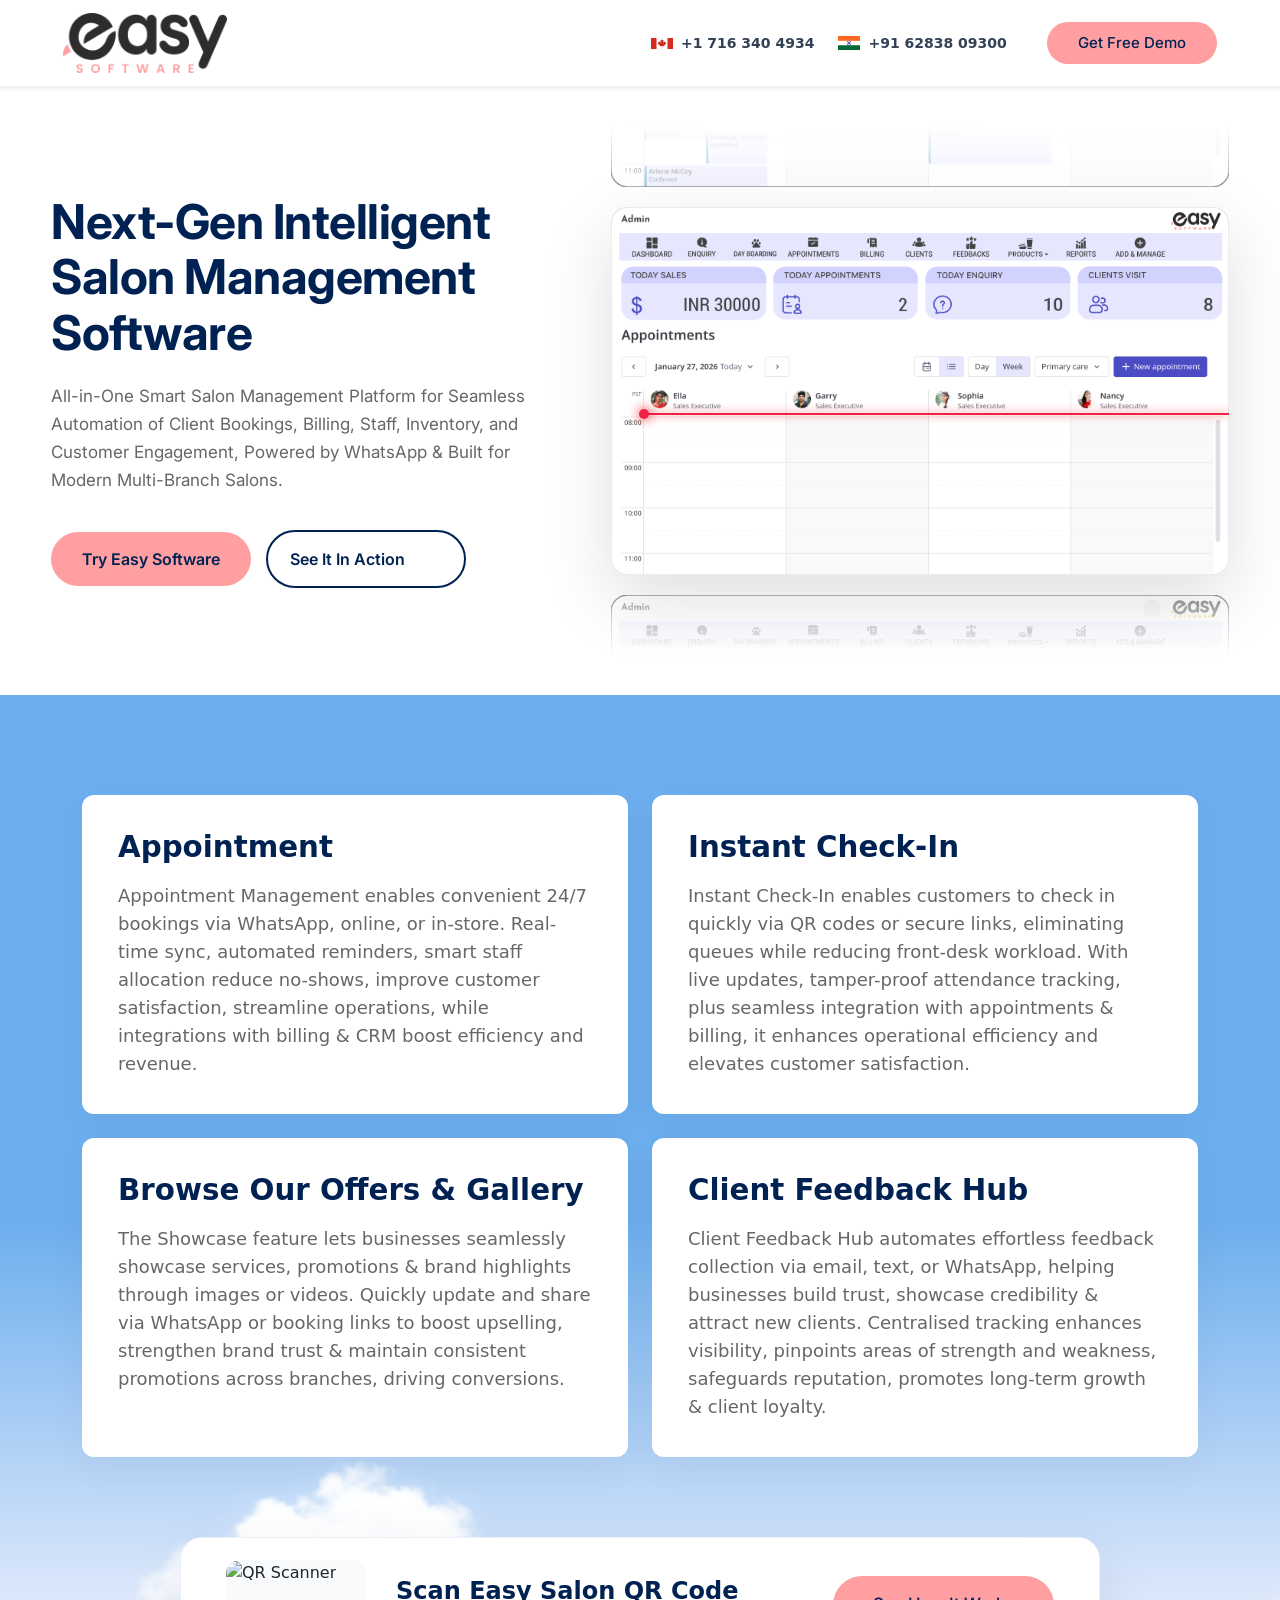
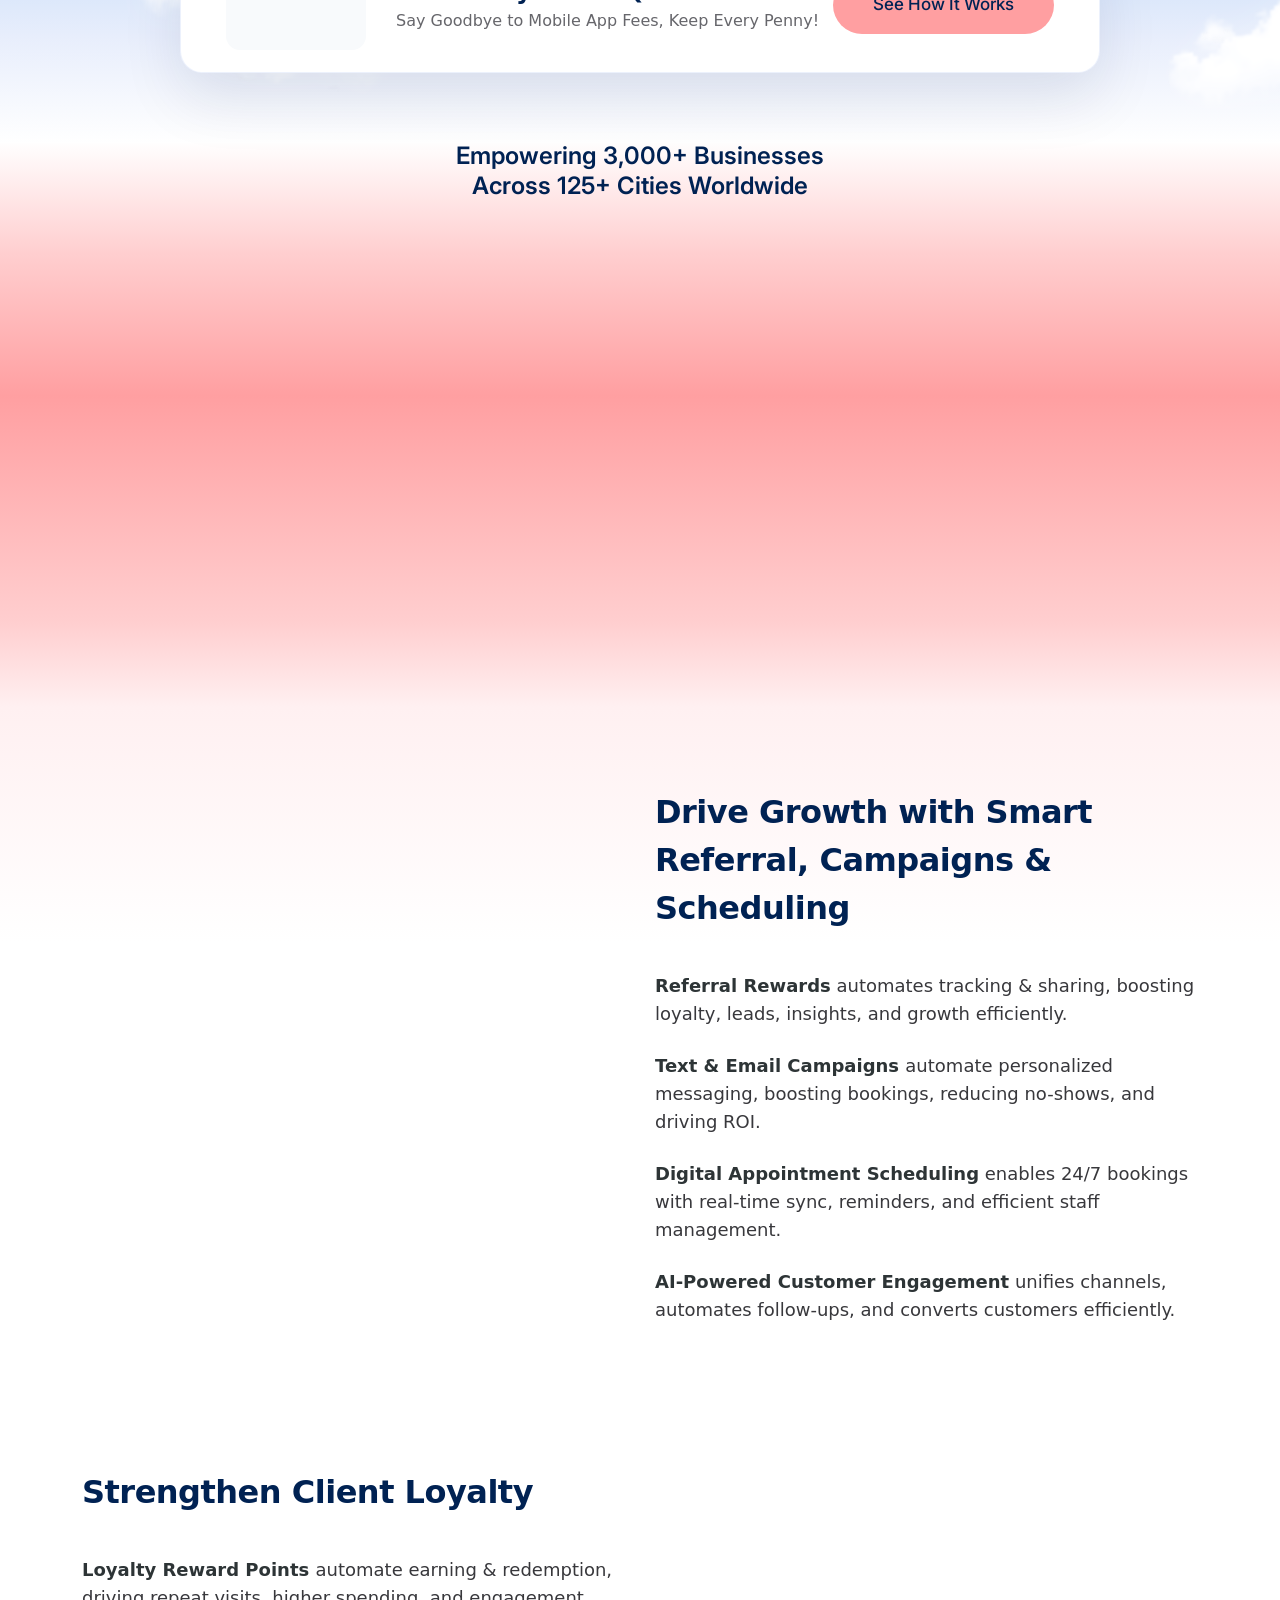
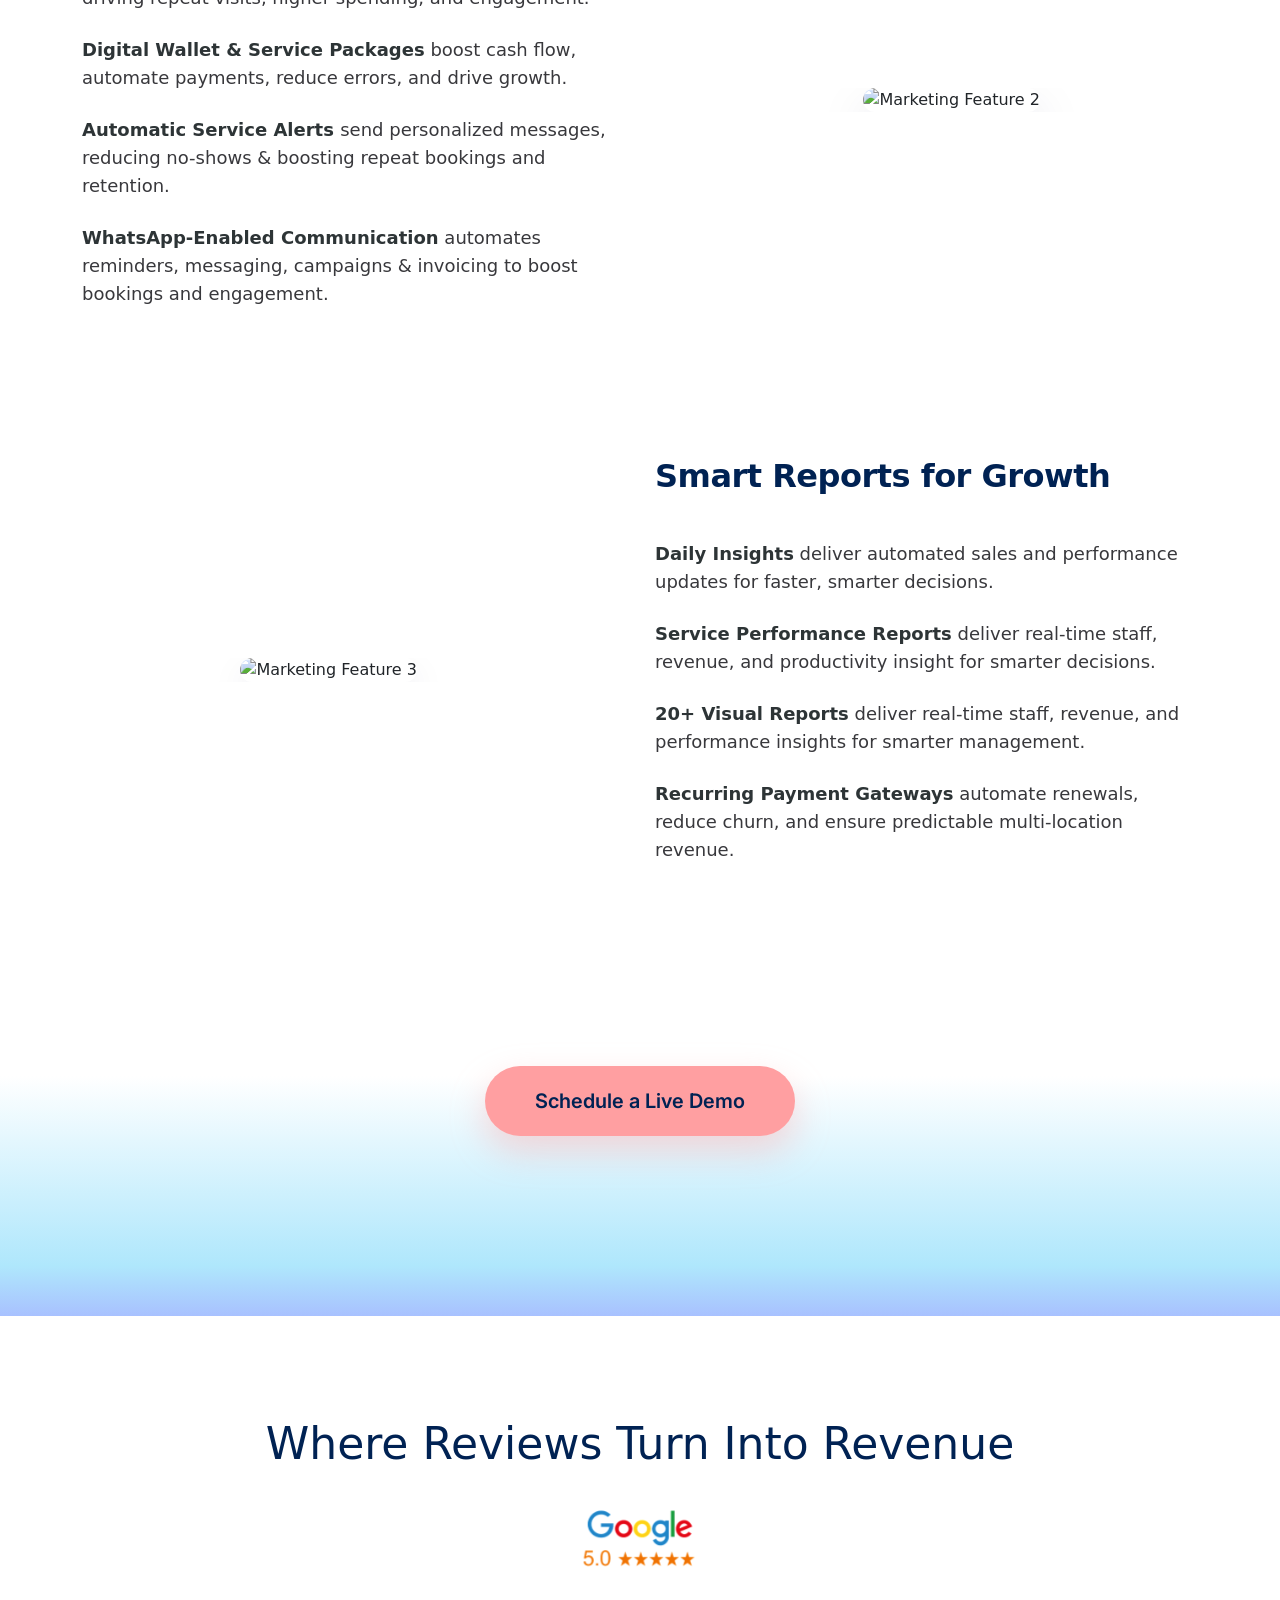
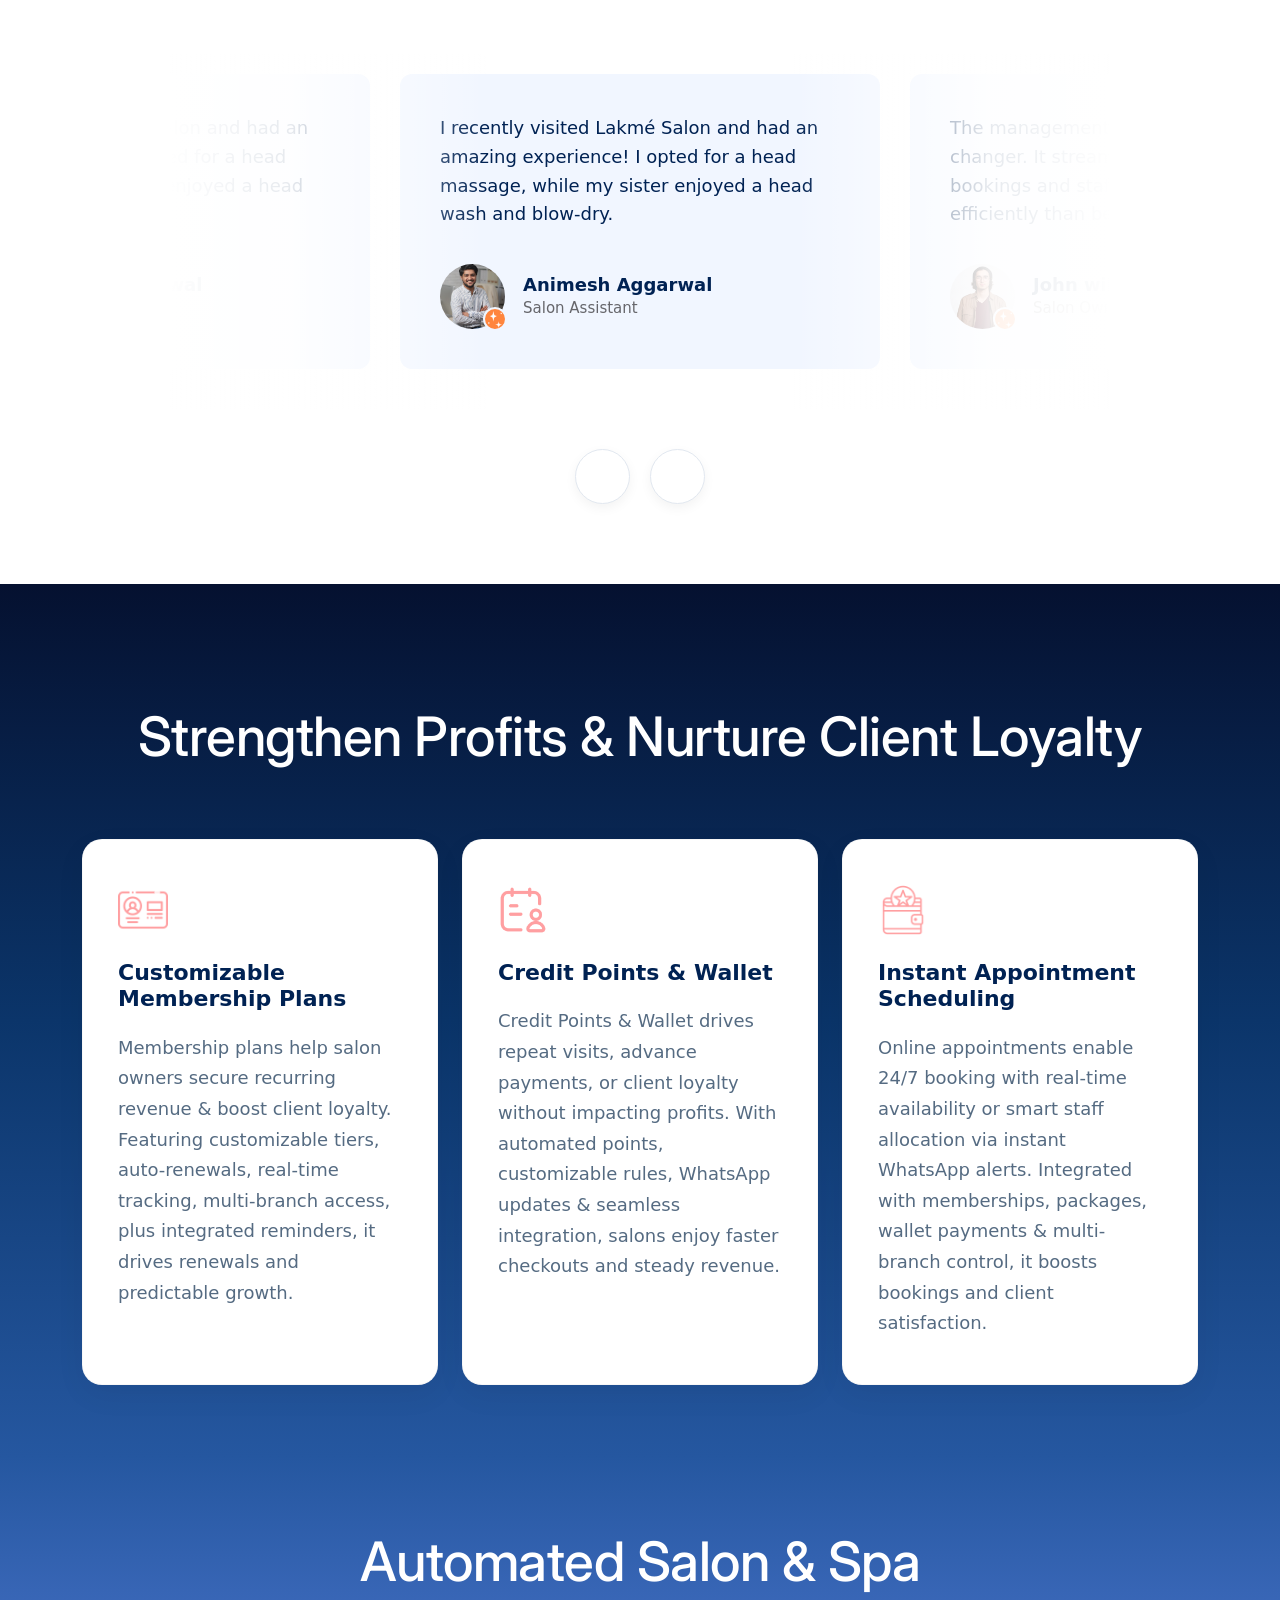
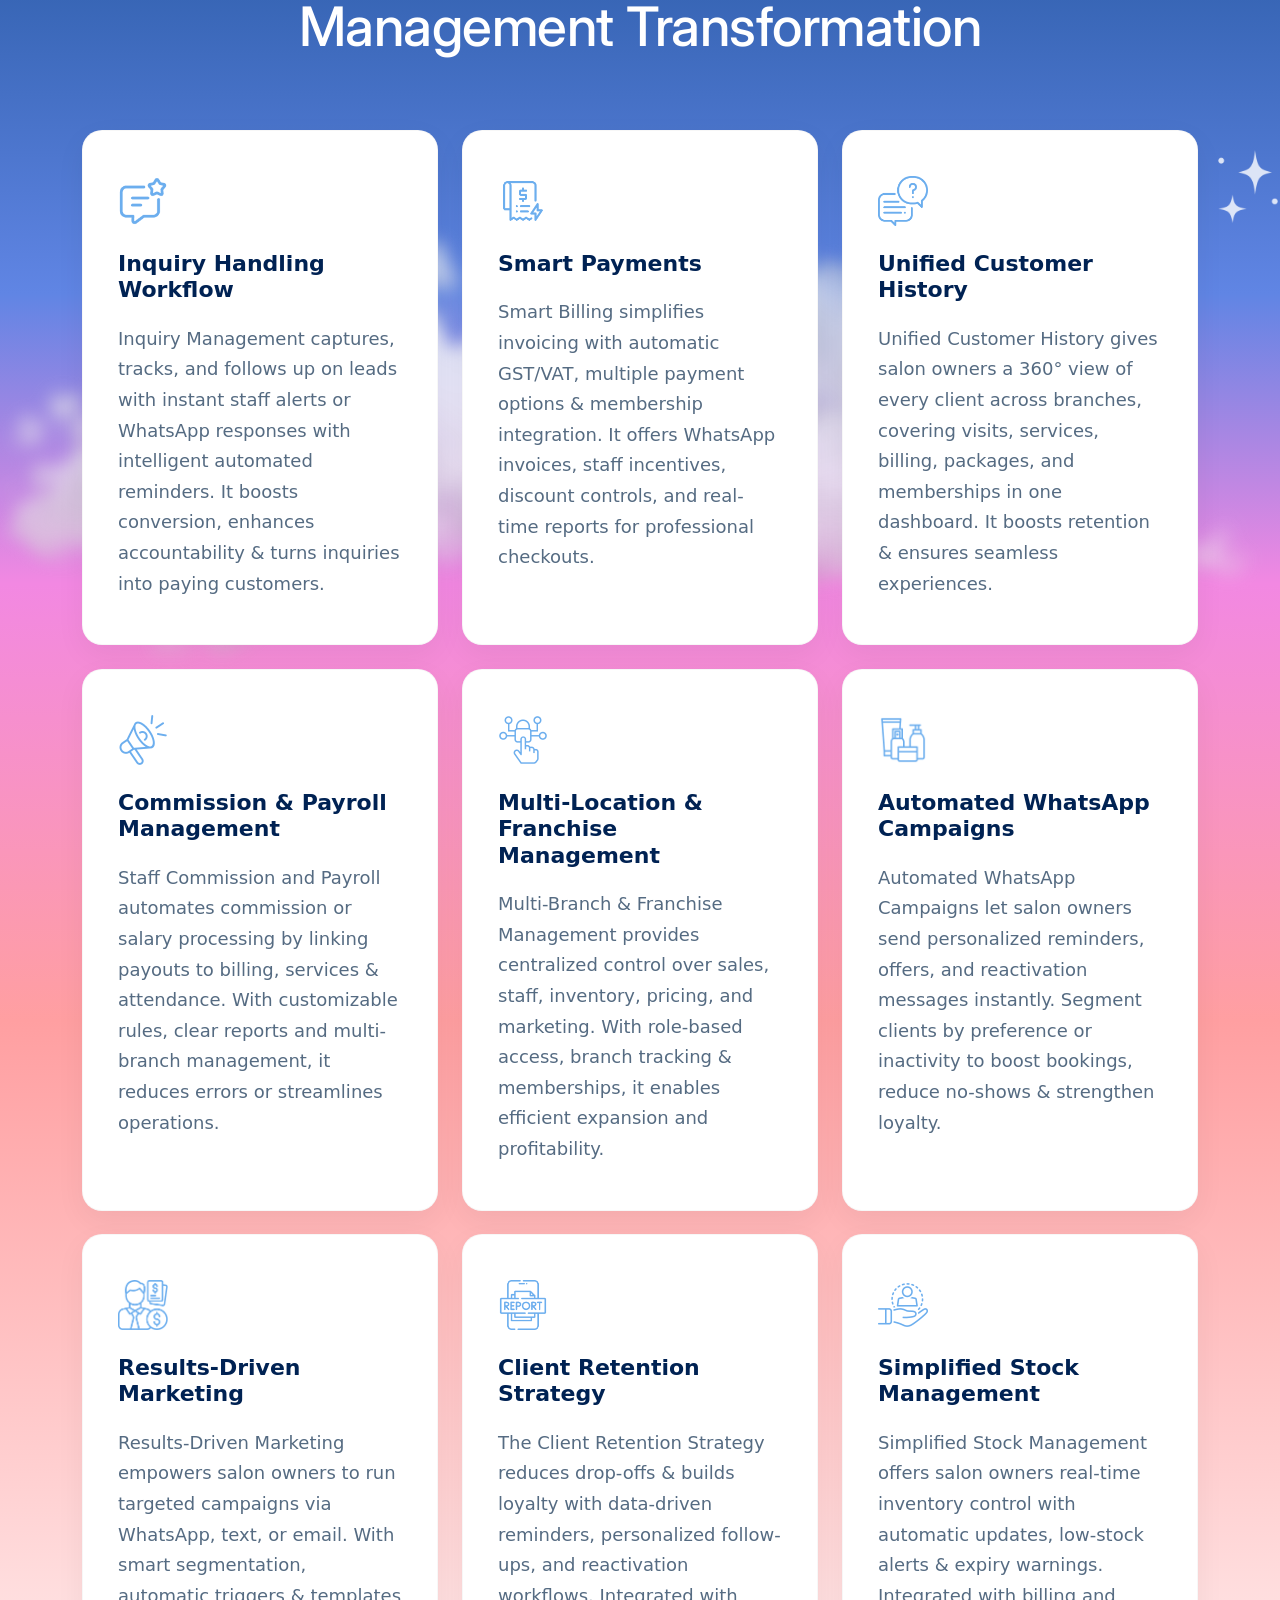
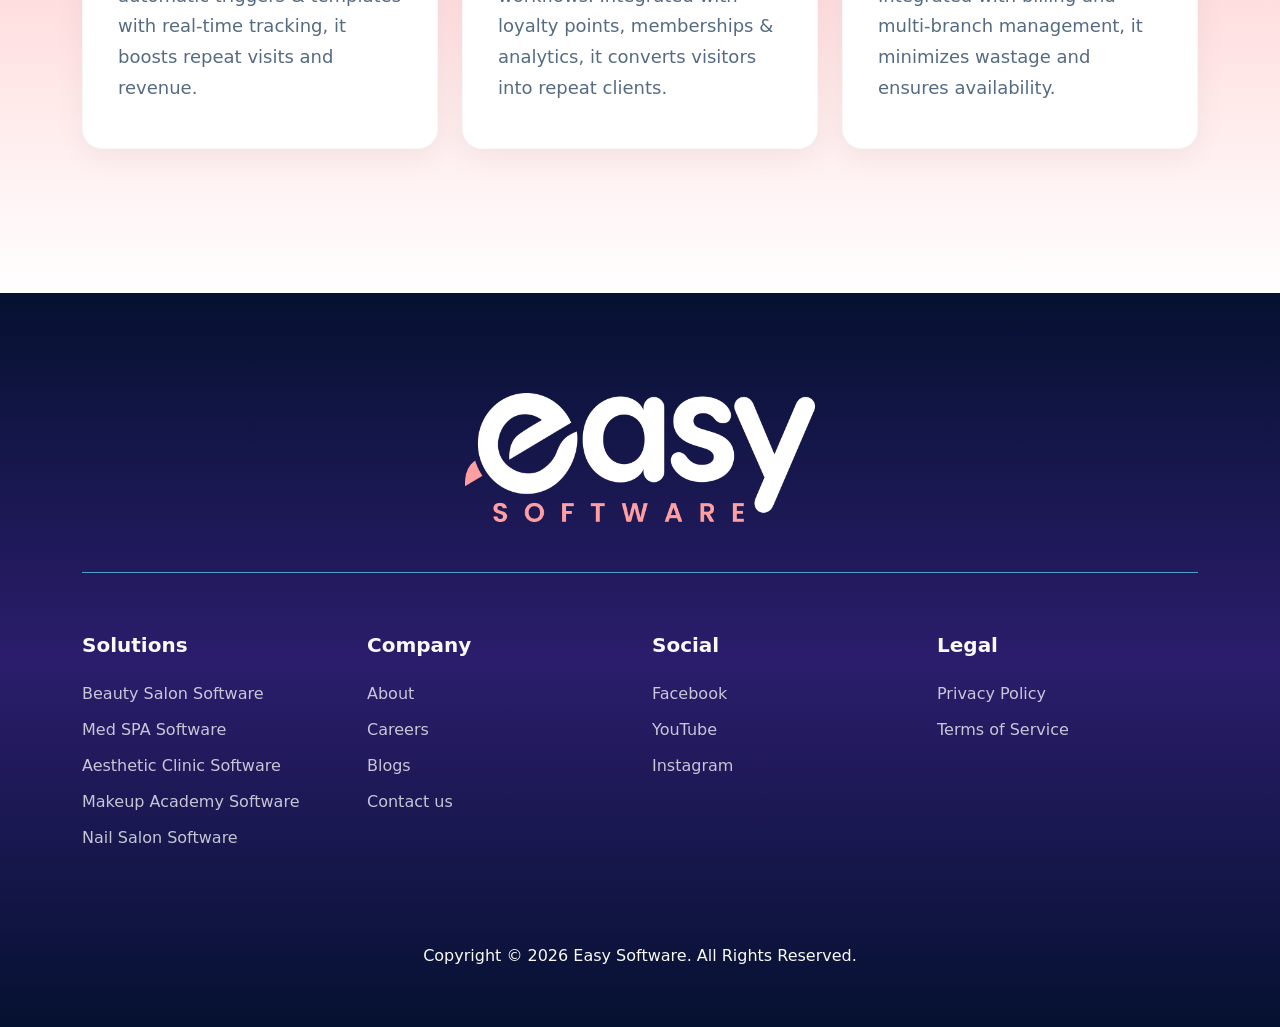
==== commit e10e0039: "cloud updated" ====
--- a/index.html
+++ b/index.html
@@ -404,39 +404,42 @@
                                         class="country-flag"><span class="country-name">Mauritius</span></div> -->
                             </div>
                             <div class="brand-unit row-2-style">
+                                <div class="brand-card"><img src="assets/brand-666.jpeg" class="brand-logo-img" alt="brand one seven"></div>
+                                <!-- <div class="brand-origin"><img src="assets/kuwait-flag.png" class="country-flag"><span
+                                        class="country-name">Kuwait</span></div> -->
+                            </div>
+                            <div class="brand-unit row-2-style">
                                 <div class="brand-card"><img src="assets/brand-4.png" class="brand-logo-img" alt="brand one eight"></div>
                                 <!-- <div class="brand-origin"><img src="assets/muacate-flag.png" class="country-flag"><span
                                         class="country-name">Muscat</span></div> -->
                             </div>
                             <div class="brand-unit row-2-style">
-                                <div class="brand-card"><img src="assets/brand-666.jpeg" class="brand-logo-img" alt="brand one seven"></div>
-                                <!-- <div class="brand-origin"><img src="assets/kuwait-flag.png" class="country-flag"><span
-                                        class="country-name">Kuwait</span></div> -->
-                            </div>
+                                <div class="brand-card"><img src="assets/brand-444.jpeg" class="brand-logo-img" alt="brand one four"></div>
+                                <!-- <div class="brand-origin"><img src="assets/tanzania-flag.png" class="country-flag"><span
+                                        class="country-name">Tanzania</span></div> -->
+                            </div>
+                            
                             <div class="brand-unit row-2-style">
                                 <div class="brand-card"><img src="assets/brand-555.jpeg" class="brand-logo-img" alt="brand one six"></div>
                                 <!-- <div class="brand-origin"><img src="assets/uae-flag.png" class="country-flag"><span
                                         class="country-name">UAE</span></div> -->
                             </div>
+                            
+                            
+                            <div class="brand-unit row-2-style">
+                                <div class="brand-card"><img src="assets/brand-333.jpeg" class="brand-logo-img" alt="brand one three"></div>
+                                <!-- <div class="brand-origin"><img src="assets/mauritius-flag.png"
+                                        class="country-flag"><span class="country-name">Mauritius</span></div> -->
+                            </div>
+                            <div class="brand-unit row-2-style">
+                                <div class="brand-card"><img src="assets/brand-123.png" class="brand-logo-img" alt="brand one two"></div>
+                                <!-- <div class="brand-origin"><img src="assets/muacate-flag.png" class="country-flag"><span
+                                        class="country-name">Muscat</span></div> -->
+                            </div>
                             <div class="brand-unit row-2-style">
                                 <div class="brand-card"><img src="assets/brand-1.png" class="brand-logo-img" alt="brand one five"></div>
                                 <!-- <div class="brand-origin"><img src="assets/kenya-flag.png" class="country-flag"><span
                                         class="country-name">Kenya</span></div> -->
-                            </div>
-                            <div class="brand-unit row-2-style">
-                                <div class="brand-card"><img src="assets/brand-444.jpeg" class="brand-logo-img" alt="brand one four"></div>
-                                <!-- <div class="brand-origin"><img src="assets/tanzania-flag.png" class="country-flag"><span
-                                        class="country-name">Tanzania</span></div> -->
-                            </div>
-                            <div class="brand-unit row-2-style">
-                                <div class="brand-card"><img src="assets/brand-333.jpeg" class="brand-logo-img" alt="brand one three"></div>
-                                <!-- <div class="brand-origin"><img src="assets/mauritius-flag.png"
-                                        class="country-flag"><span class="country-name">Mauritius</span></div> -->
-                            </div>
-                            <div class="brand-unit row-2-style">
-                                <div class="brand-card"><img src="assets/brand-123.png" class="brand-logo-img" alt="brand one two"></div>
-                                <!-- <div class="brand-origin"><img src="assets/muacate-flag.png" class="country-flag"><span
-                                        class="country-name">Muscat</span></div> -->
                             </div>
                         </div>
                     </div>
@@ -583,7 +586,7 @@
                             </div>
                             <div class="author-info">
                                 <h5 class="author-name">Animesh Aggarwal</h5>
-                                <p class="author-title">Founder</p>
+                                <p class="author-title">Salon Assistant</p>
                             </div>
                         </div>
                     </div>
@@ -629,7 +632,7 @@
                             </div>
                             <div class="author-info">
                                 <h5 class="author-name">Christopher Martin</h5>
-                                <p class="author-title">Marketing Head</p>
+                                <p class="author-title">Cosmetologist</p>
                             </div>
                         </div>
                     </div>
@@ -645,7 +648,7 @@
                             </div>
                             <div class="author-info">
                                 <h5 class="author-name">Mary Grace</h5>
-                                <p class="author-title">Director</p>
+                                <p class="author-title">Salon Manager</p>
                             </div>
                         </div>
                     </div>
@@ -677,7 +680,7 @@
                             </div>
                             <div class="author-info">
                                 <h5 class="author-name">Amit Verma</h5>
-                                <p class="author-title">Entrepreneur</p>
+                                <p class="author-title">Salon Head</p>
                             </div>
                         </div>
                     </div>
@@ -881,23 +884,21 @@
                 <div class="sparkle-container">
                     <img src="assets/right-sparkle.png" class="sparkle-pos-right-mgmt" alt="right sparkle of boxes">
                 </div>
-                <h2 class="overview-title scroll-animate drop-down">Automated Salon & Spa <br>Management Transformation
-                </h2>
+                <h2 class="overview-title scroll-animate drop-down">Automated Salon & Spa <br>Management Transformation</h2>
+
                 <div class="overview-grid-9 row">
                     <!-- Billing -->
                     <div class="col-lg-4 col-md-6 mb-4">
                         <div class="feature-overview-box scroll-animate fade-up">
                             <div class="box-icon-wrap">
-                                <img src="assets/billing-icon.png" alt="Billing">
+                                <img src="assets/billing-icon2.png" alt="Feedback">
+                                
                             </div>
                             <h3 class="box-title">Inquiry Handling Workflow</h3>
                             <p class="box-desc">
-
-
                                 Inquiry Management captures, tracks, and follows up on leads with instant staff alerts
                                 or WhatsApp responses with intelligent automated reminders. It boosts conversion,
                                 enhances accountability & turns inquiries into paying customers.
-
                             </p>
                         </div>
                     </div>
@@ -905,7 +906,7 @@
                     <div class="col-lg-4 col-md-6 mb-4">
                         <div class="feature-overview-box scroll-animate fade-up">
                             <div class="box-icon-wrap">
-                                <img src="assets/billing-icon2.png" alt="Feedback">
+                                <img src="assets/billing-icon.png" alt="Billing">
                             </div>
                             <h3 class="box-title"> Smart Payments</h3>
                             <p class="box-desc">
@@ -1152,7 +1153,7 @@
             <div class="row">
                 <!-- Column 1: Product -->
                 <div class="col-6 col-lg-3 footer-col">
-                    <h4 class="footer-col-title">Product</h4>
+                    <h4 class="footer-col-title">Solutions</h4>
                     <ul class="footer-links">
                         <li><a href="https://geteasysoftware.com/salon" target="_blank">Beauty Salon Software</a></li>
                         <li><a href="https://geteasysoftware.com/med-spa" target="_blank">Med SPA Software</a></li>
@@ -1308,9 +1309,7 @@
 
                     <p class="demo-privacy"><i class="fa-solid fa-lock"></i> By registering, you agree to our <a
                             href="terms.html">Terms & Conditions</a></p>
-
                 </form>
-
             </div>
         </div>
     </div>
--- a/style/style.css
+++ b/style/style.css
@@ -1329,8 +1329,7 @@
     text-decoration: none;
     opacity: 0;
     transform: translateX(60px);
-    transition: all 0.7s cubic-bezier(0.34, 1.56, 0.64, 1);
-    transition-delay: calc(var(--i) * 0.12s + 0.3s);
+    transition: all 0.4s ease-in-out;
 }
 
 .mobile-nav-overlay.active .mobile-social-links a {
@@ -1537,7 +1536,7 @@
     width: 200%;
     height: 400px;
     pointer-events: none;
-    z-index: 10;
+    z-index: 0;
     display: flex;
     align-items: flex-end;
     animation: cloudsFlowLoop 40s linear infinite;
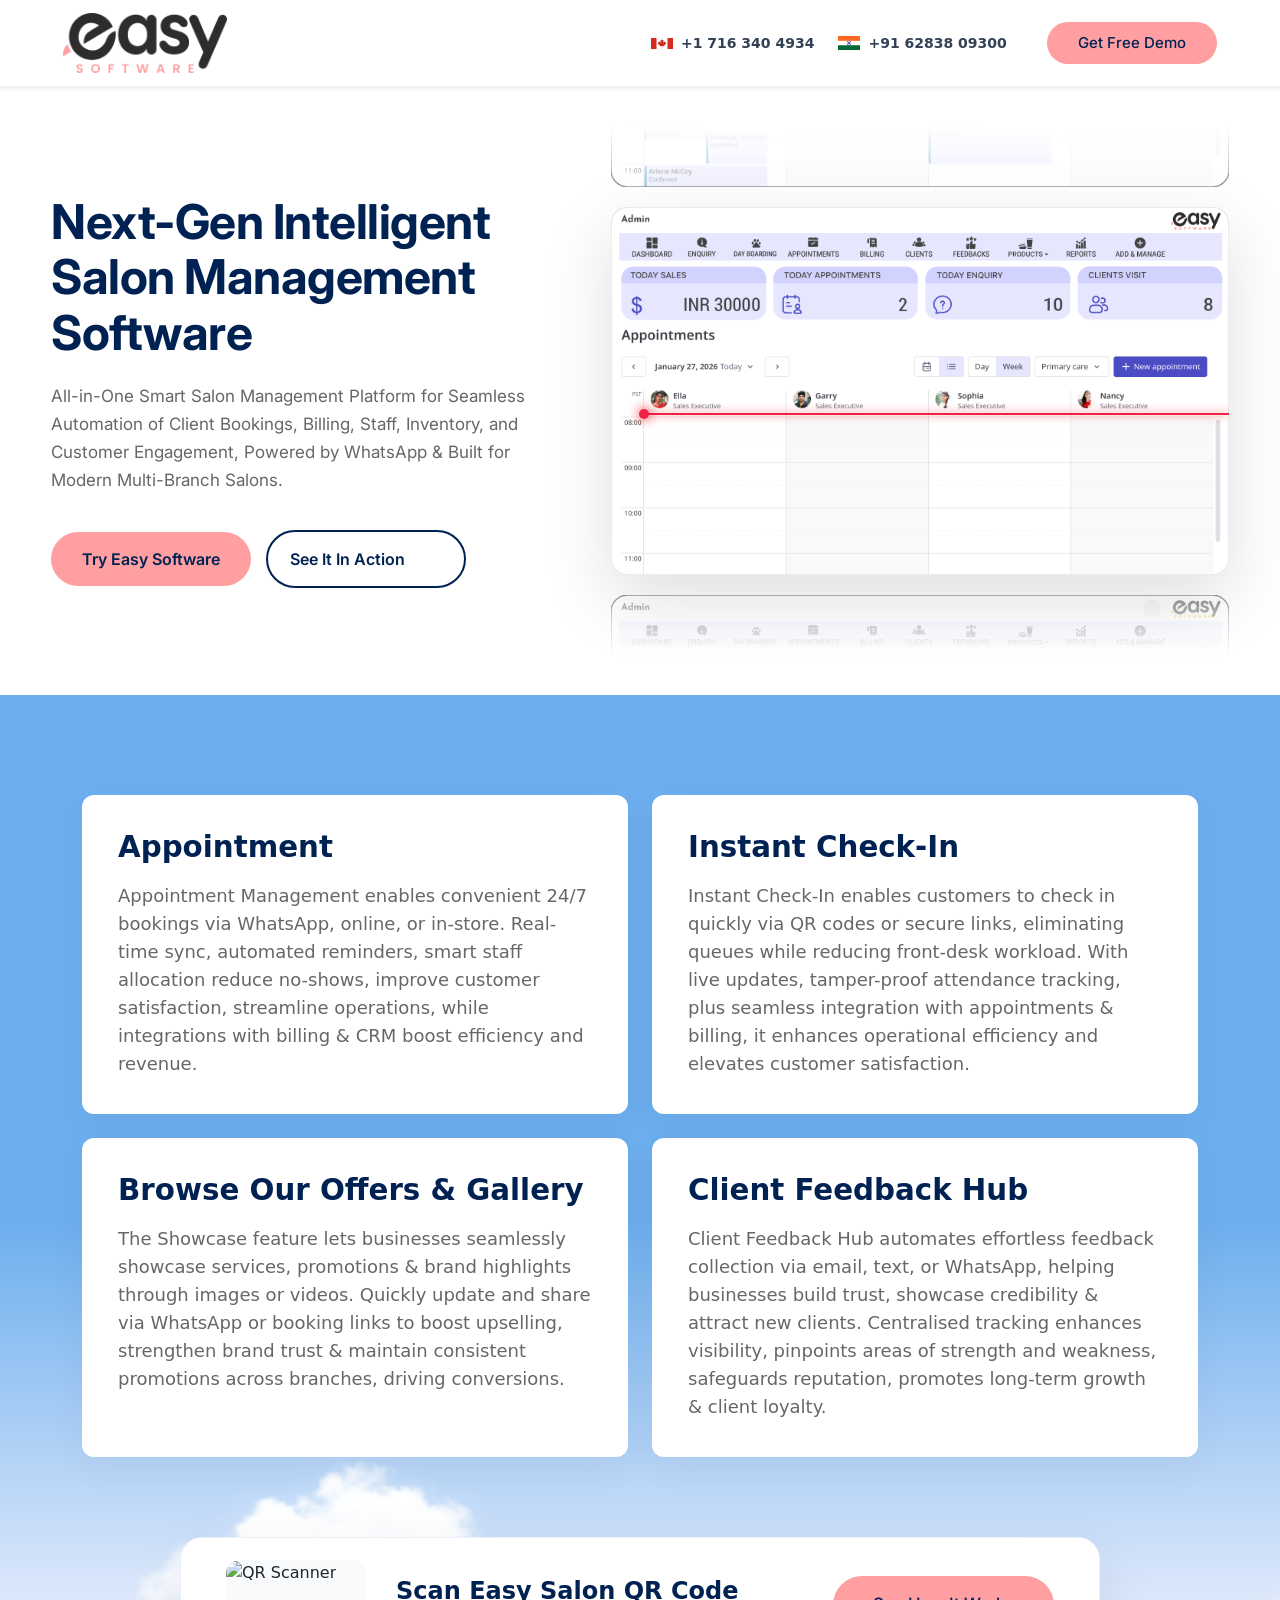
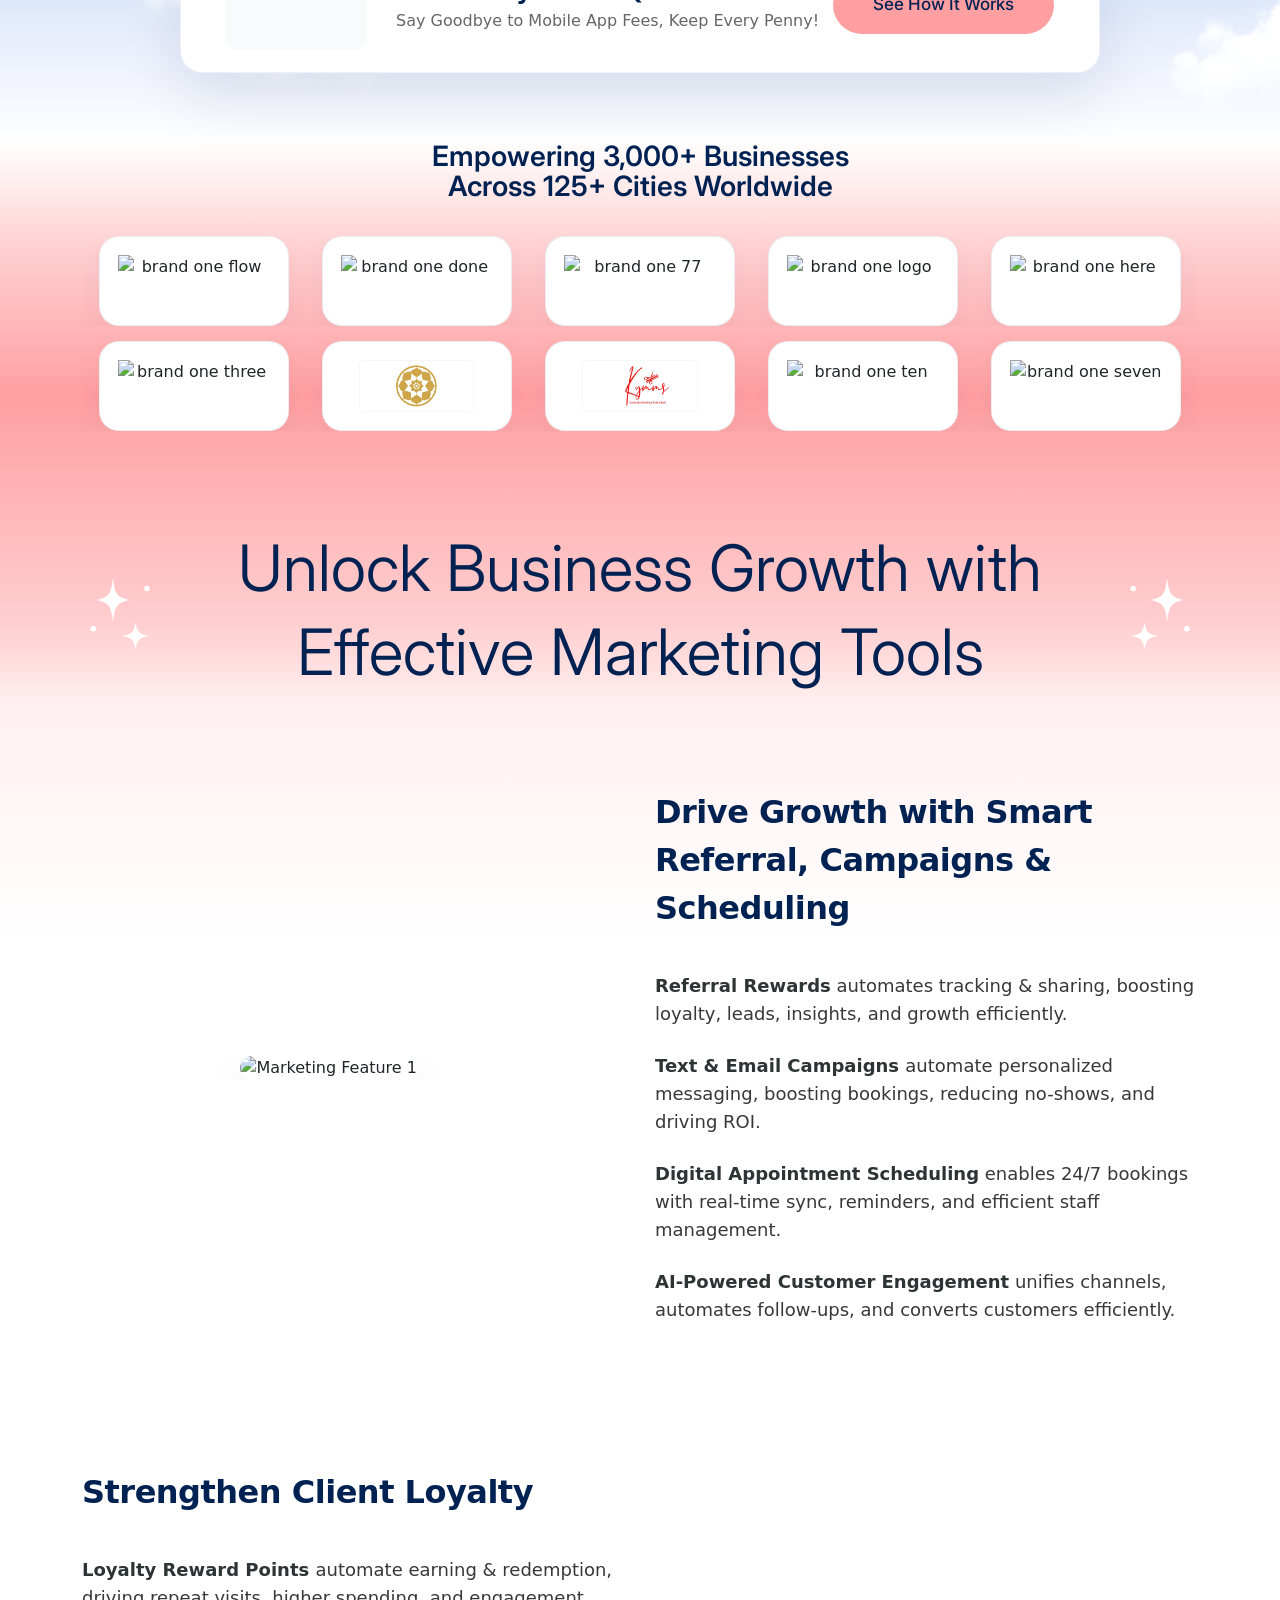
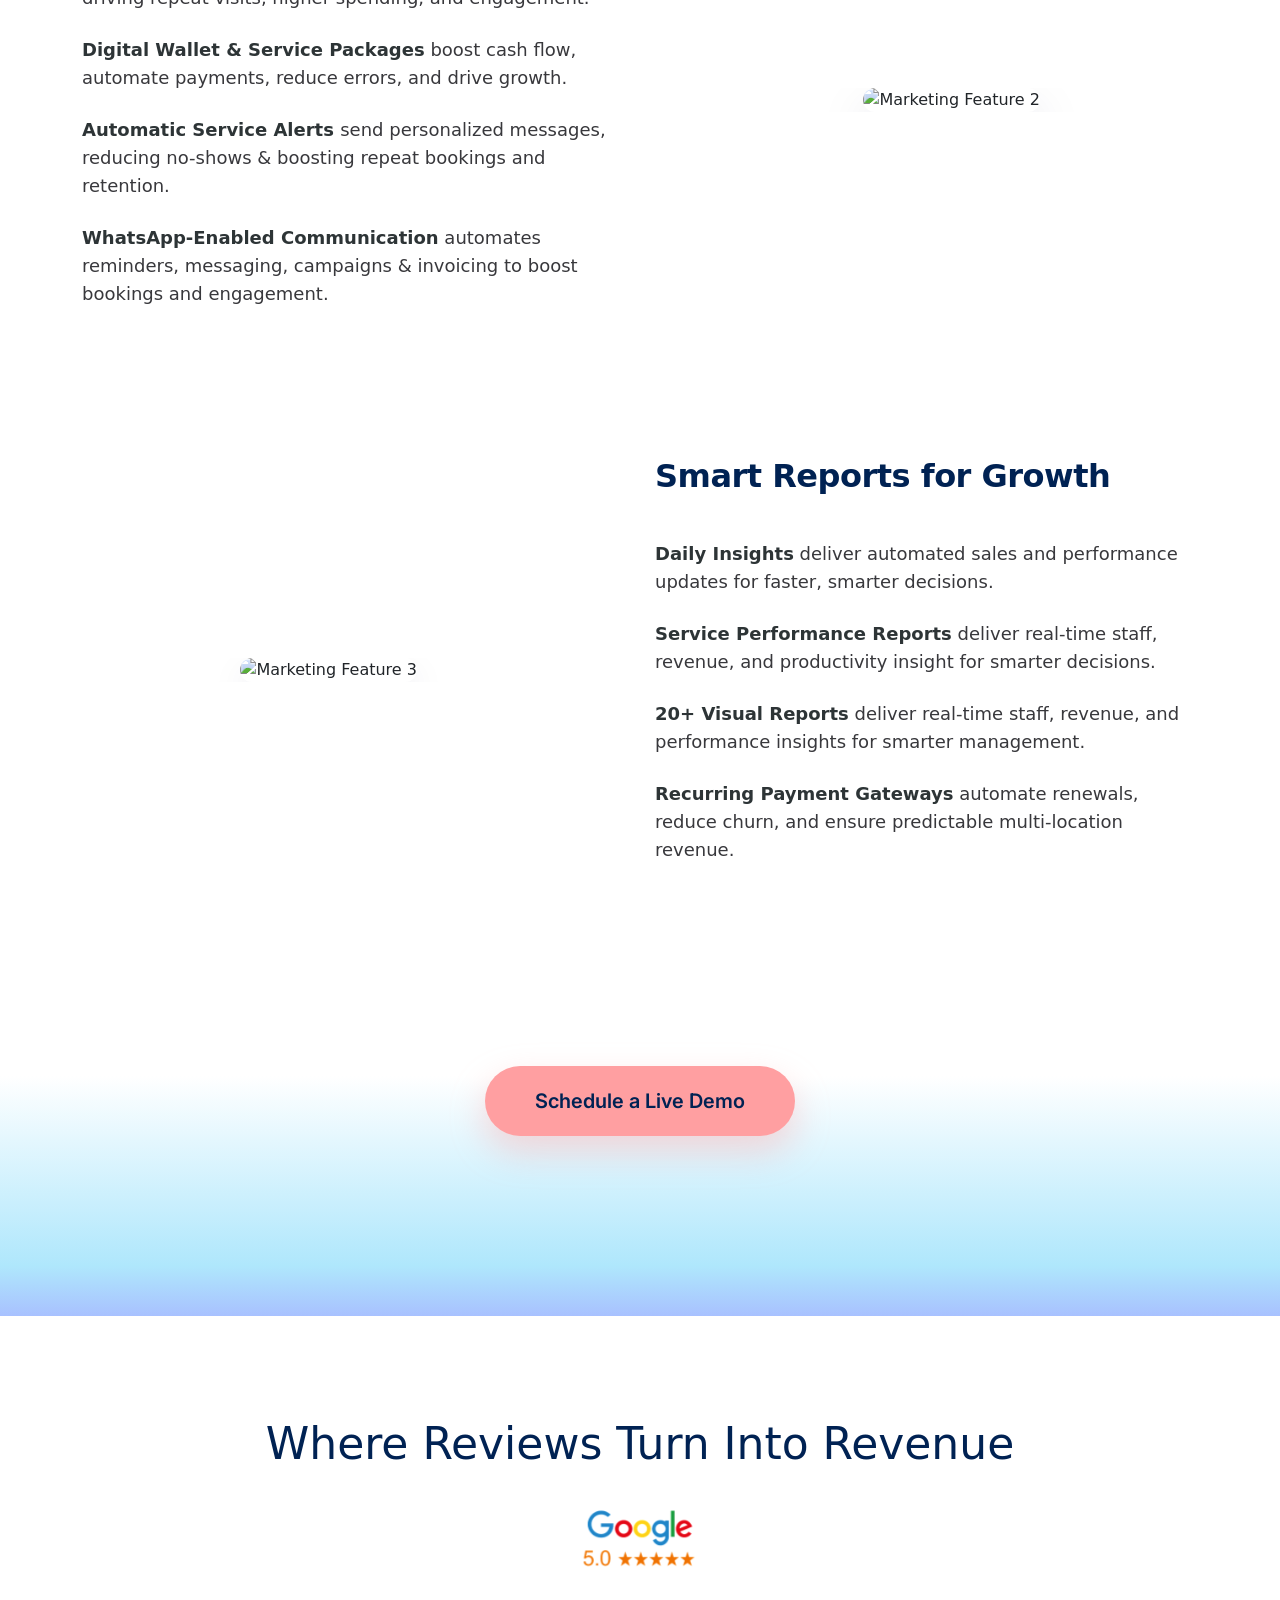
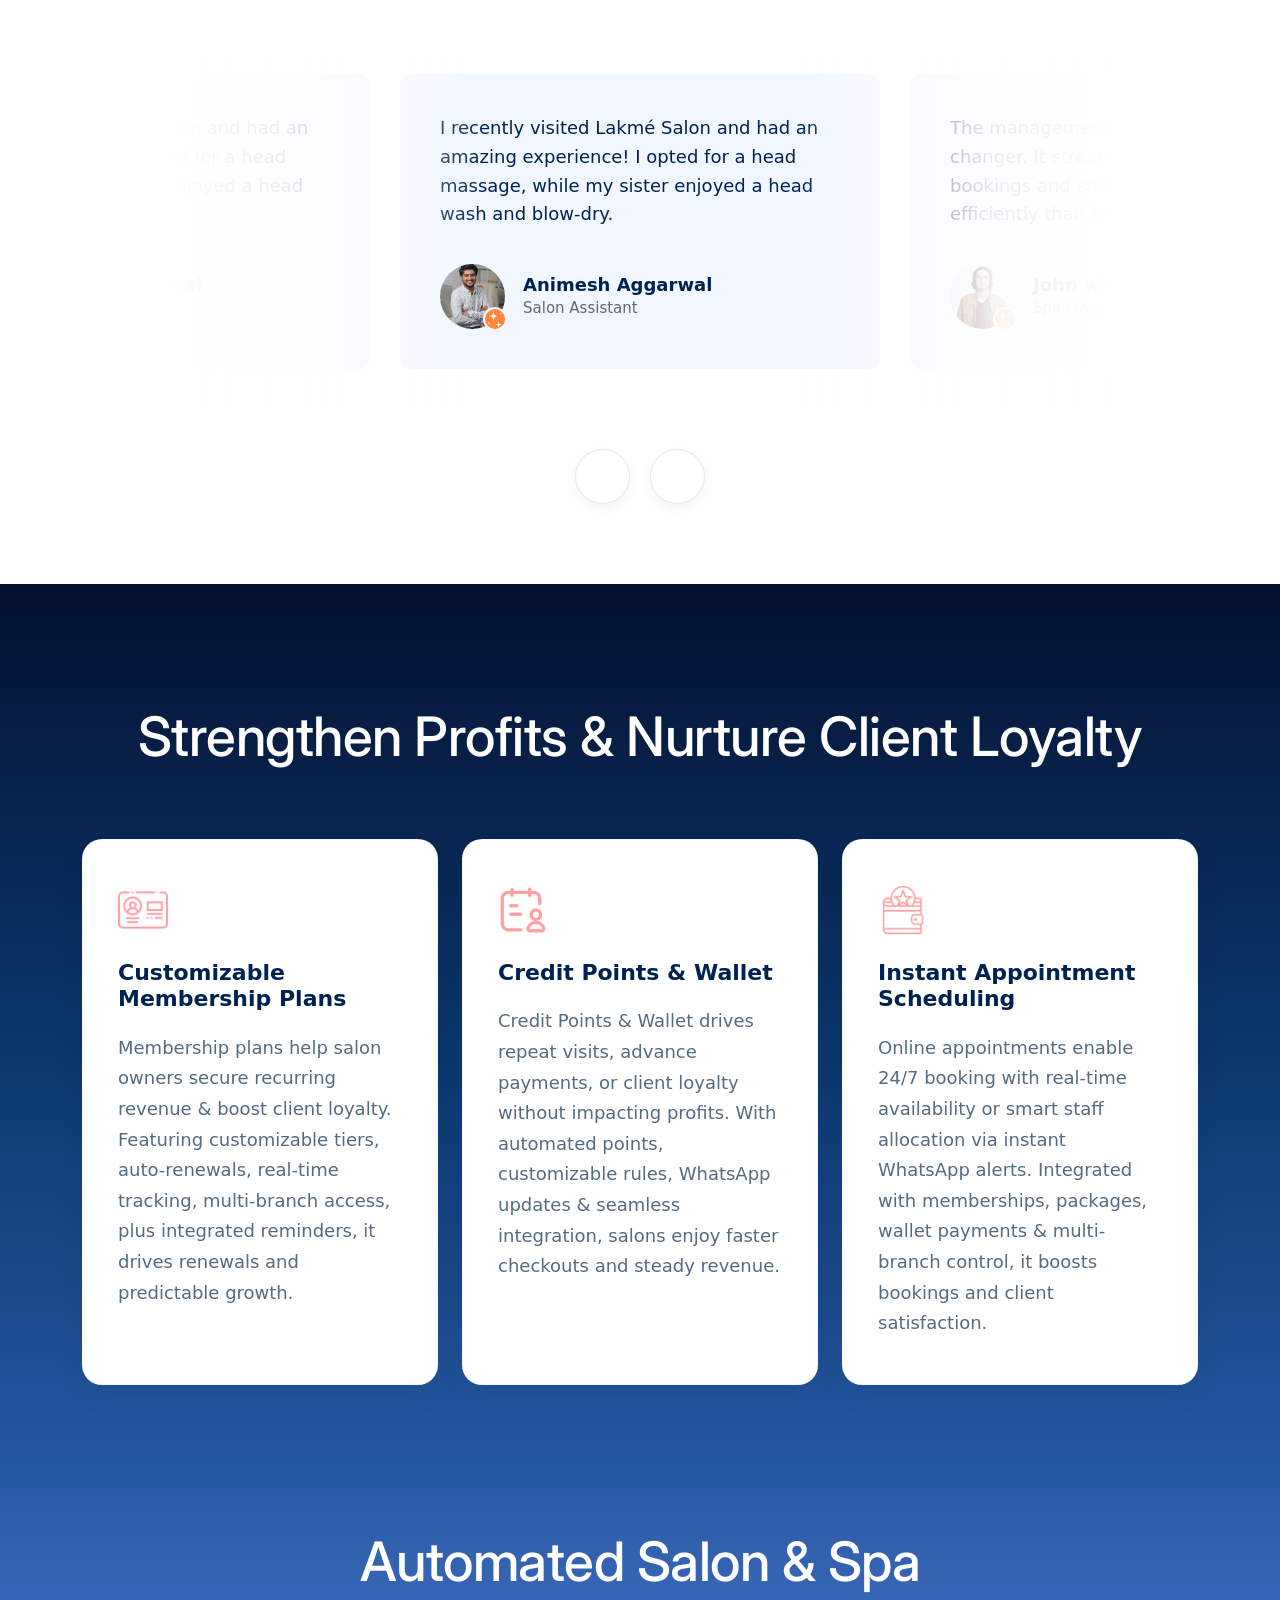
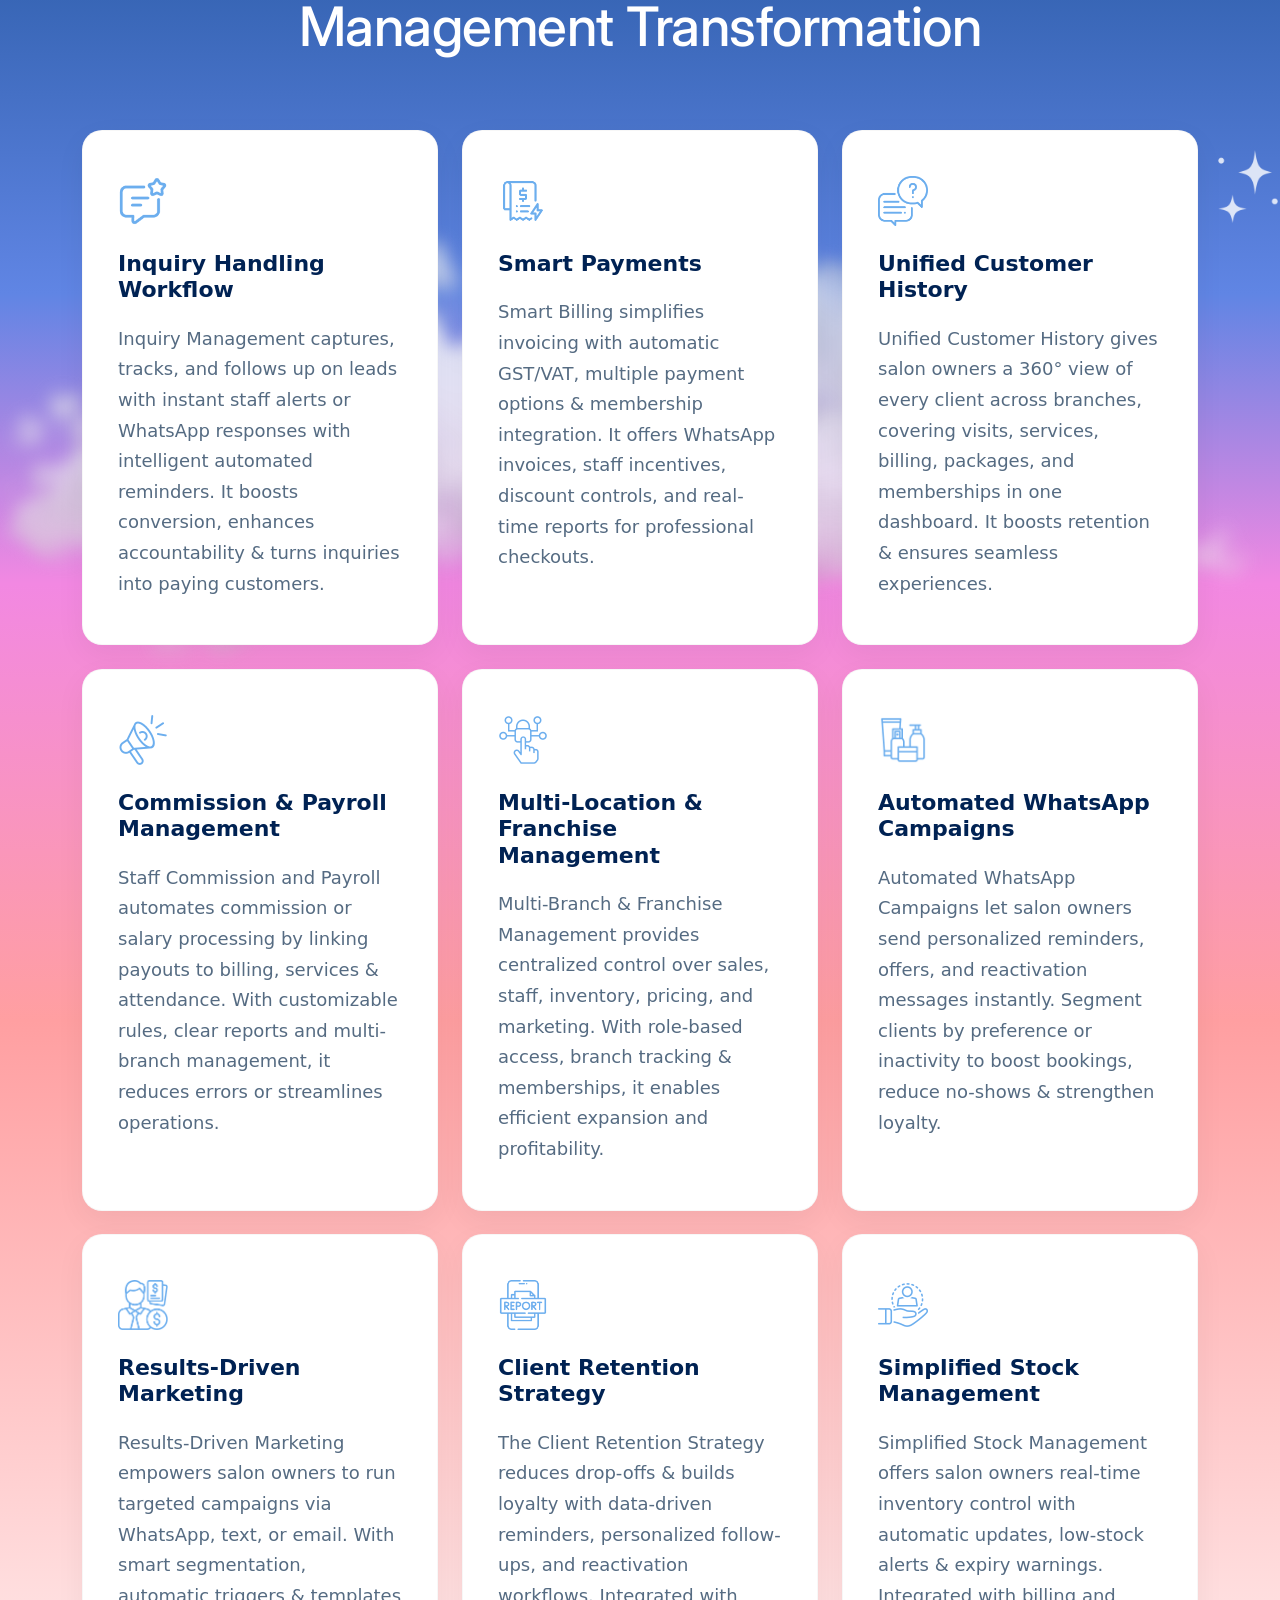
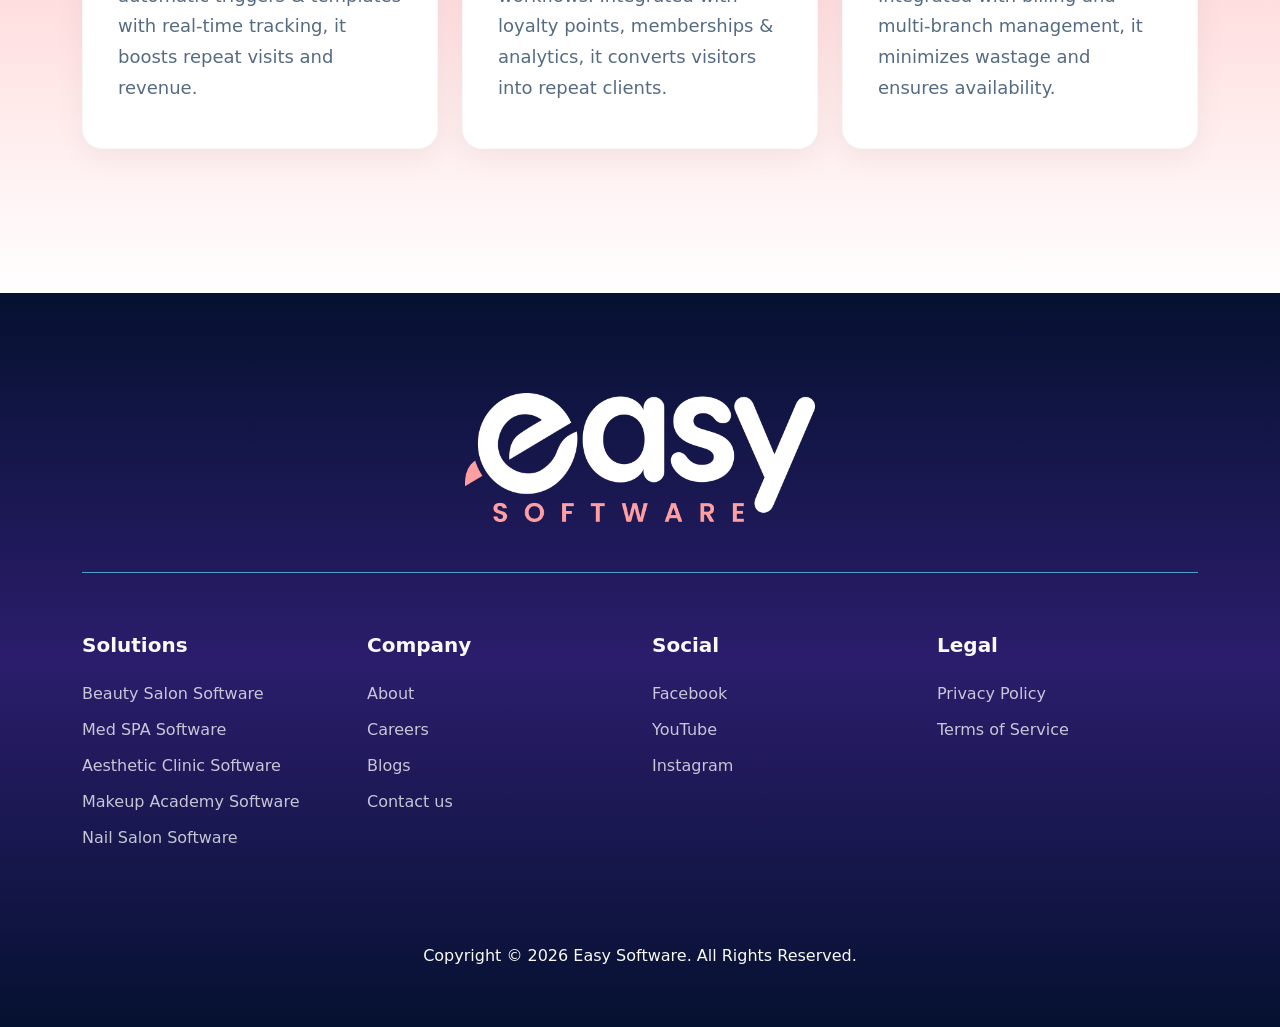
==== commit 149b20b8: "updated size" ====
--- a/index.html
+++ b/index.html
@@ -601,7 +601,7 @@
                             </div>
                             <div class="author-info">
                                 <h5 class="author-name">John william</h5>
-                                <p class="author-title">Salon Owner</p>
+                                <p class="author-title">Spa Owner</p>
                             </div>
                         </div>
                     </div>
--- a/style/style.css
+++ b/style/style.css
@@ -1636,7 +1636,7 @@
 }
 
 .brands-headline {
-    font-size: 24px;
+    font-size: 28px;
     font-weight: 600;
     color: #002253;
     margin-bottom: -45px;
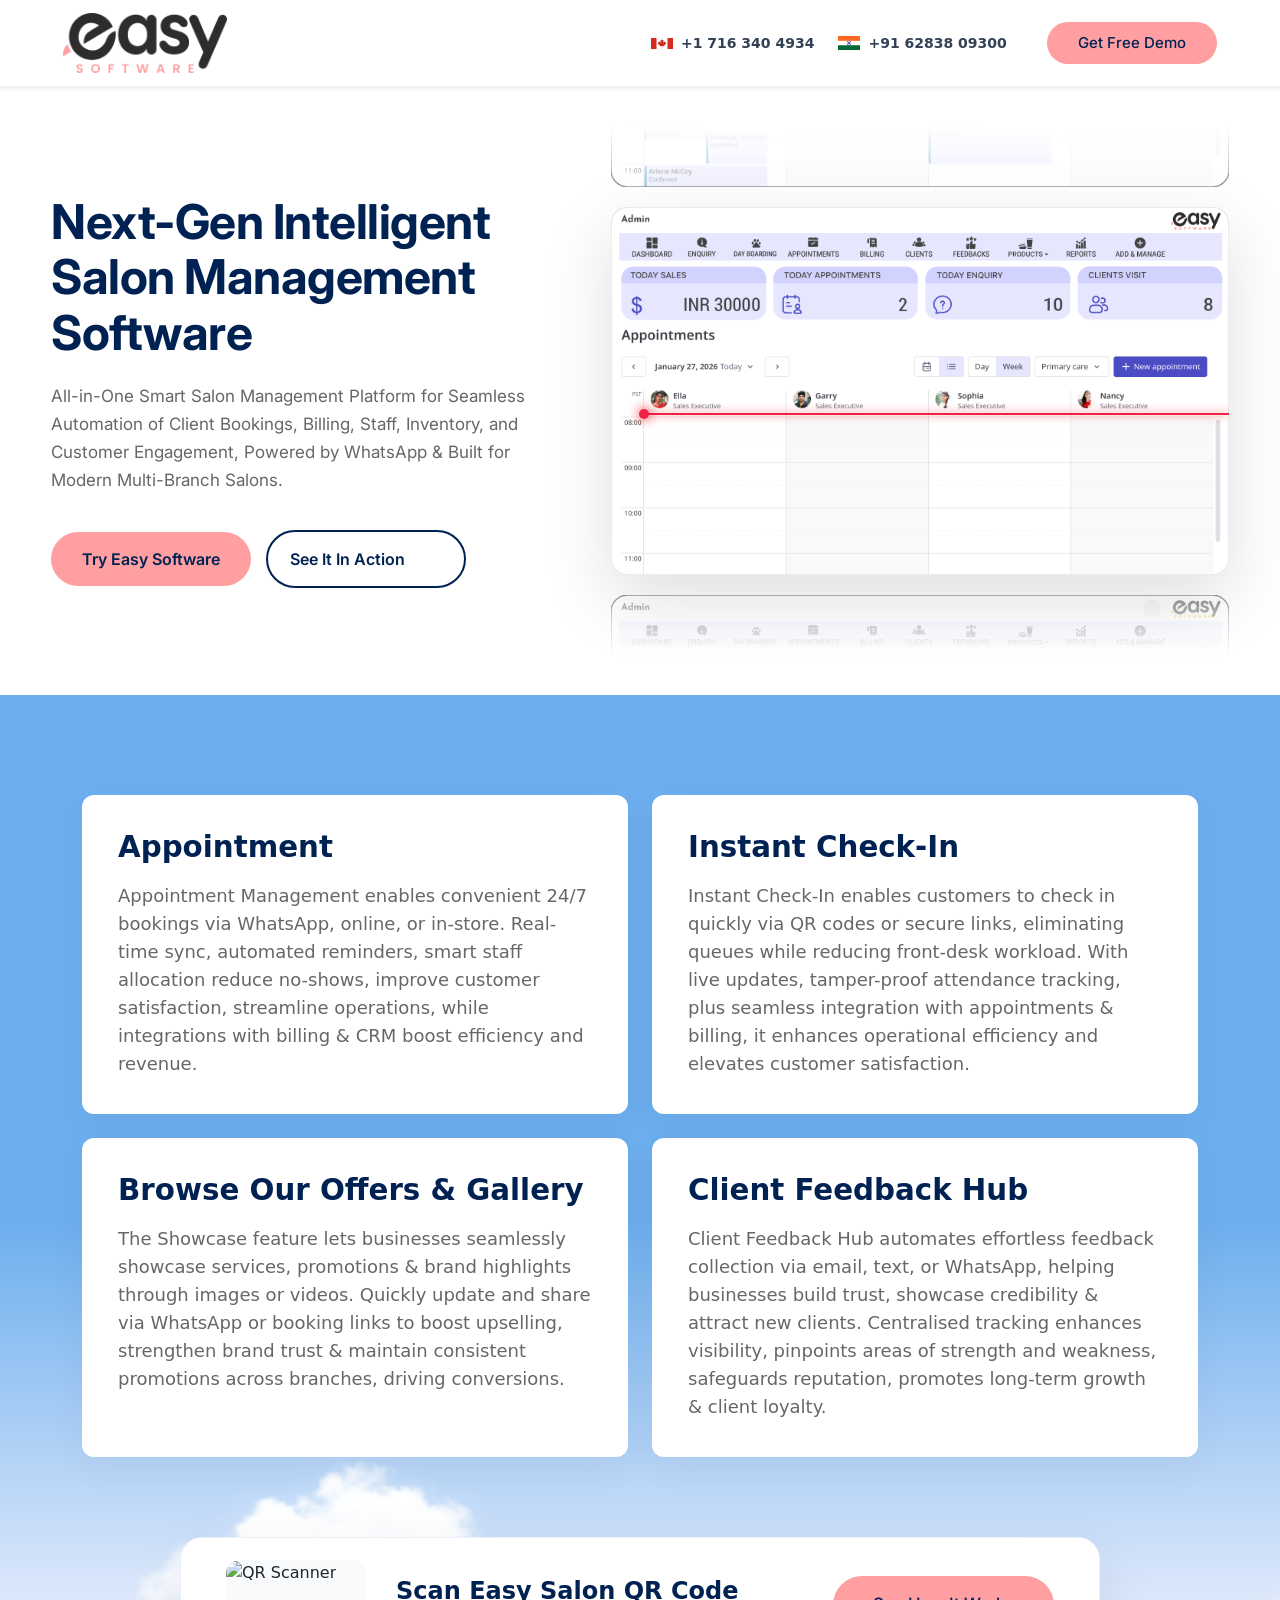
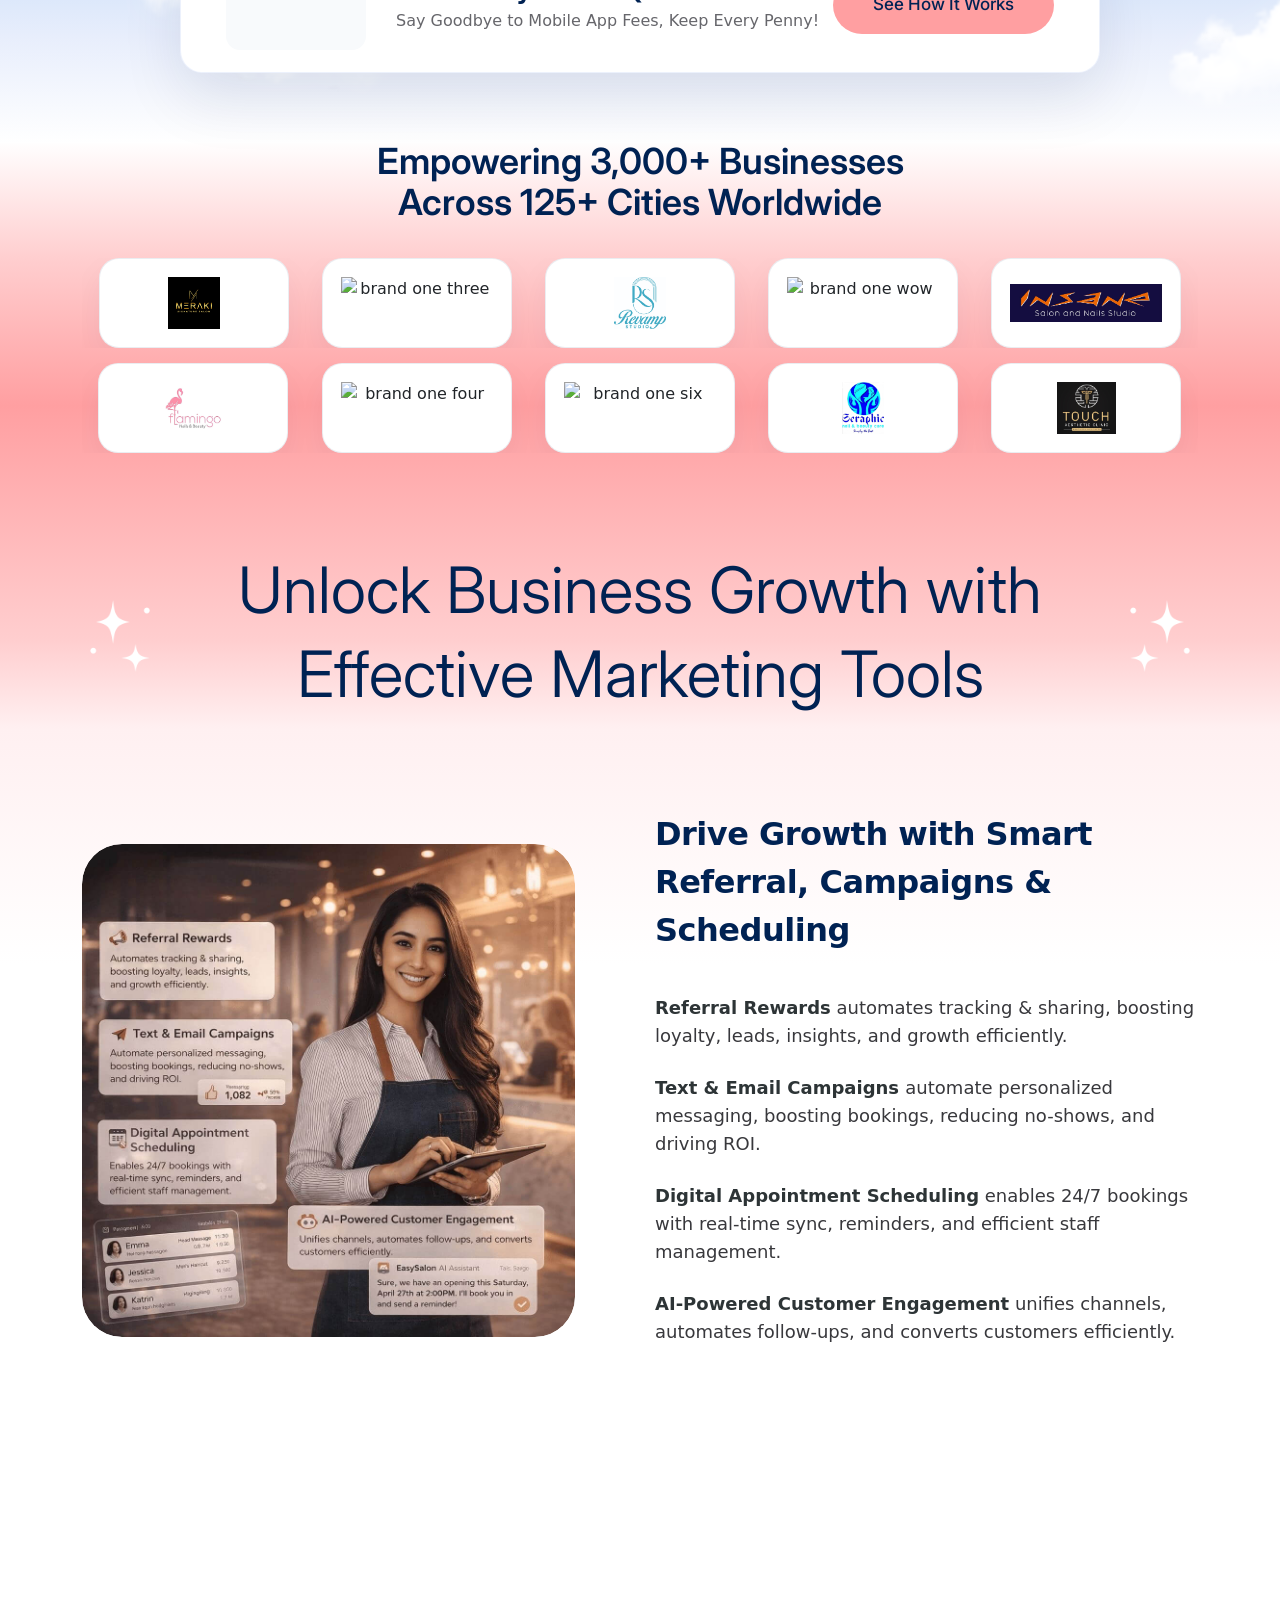
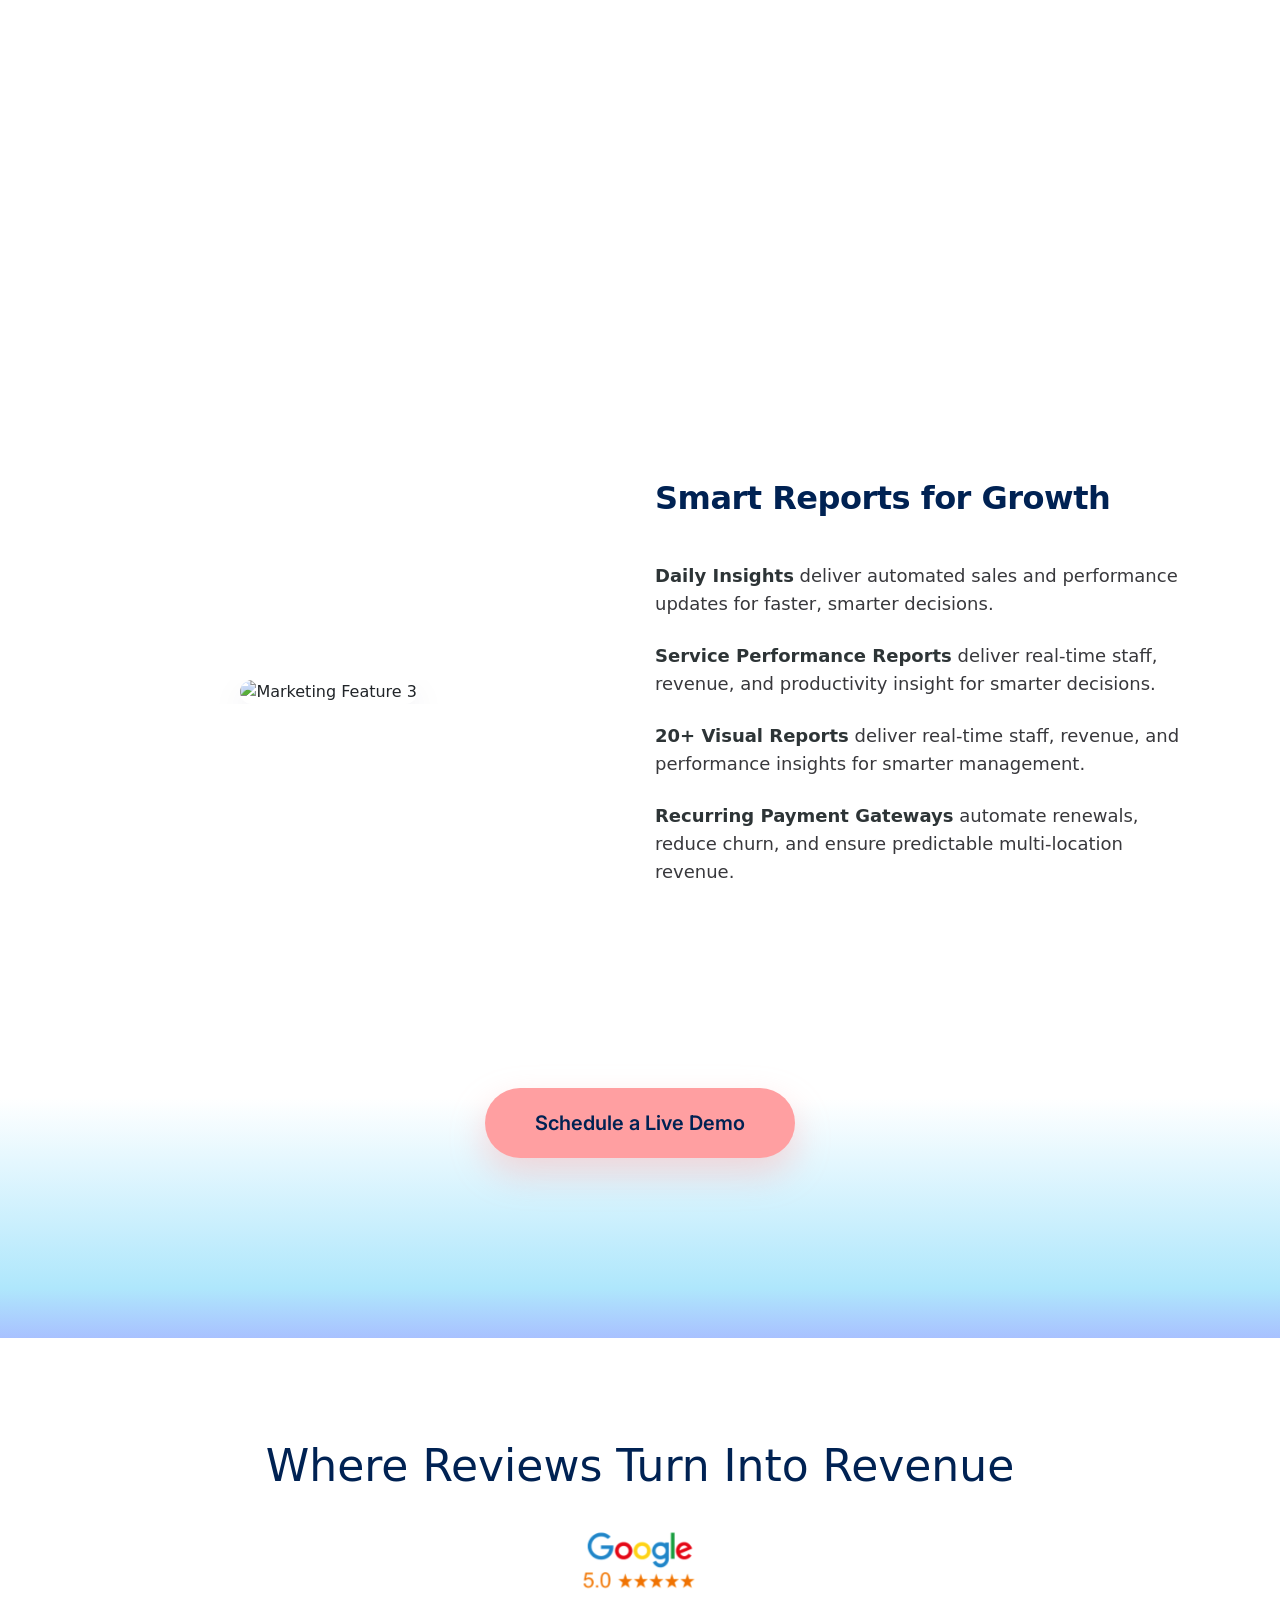
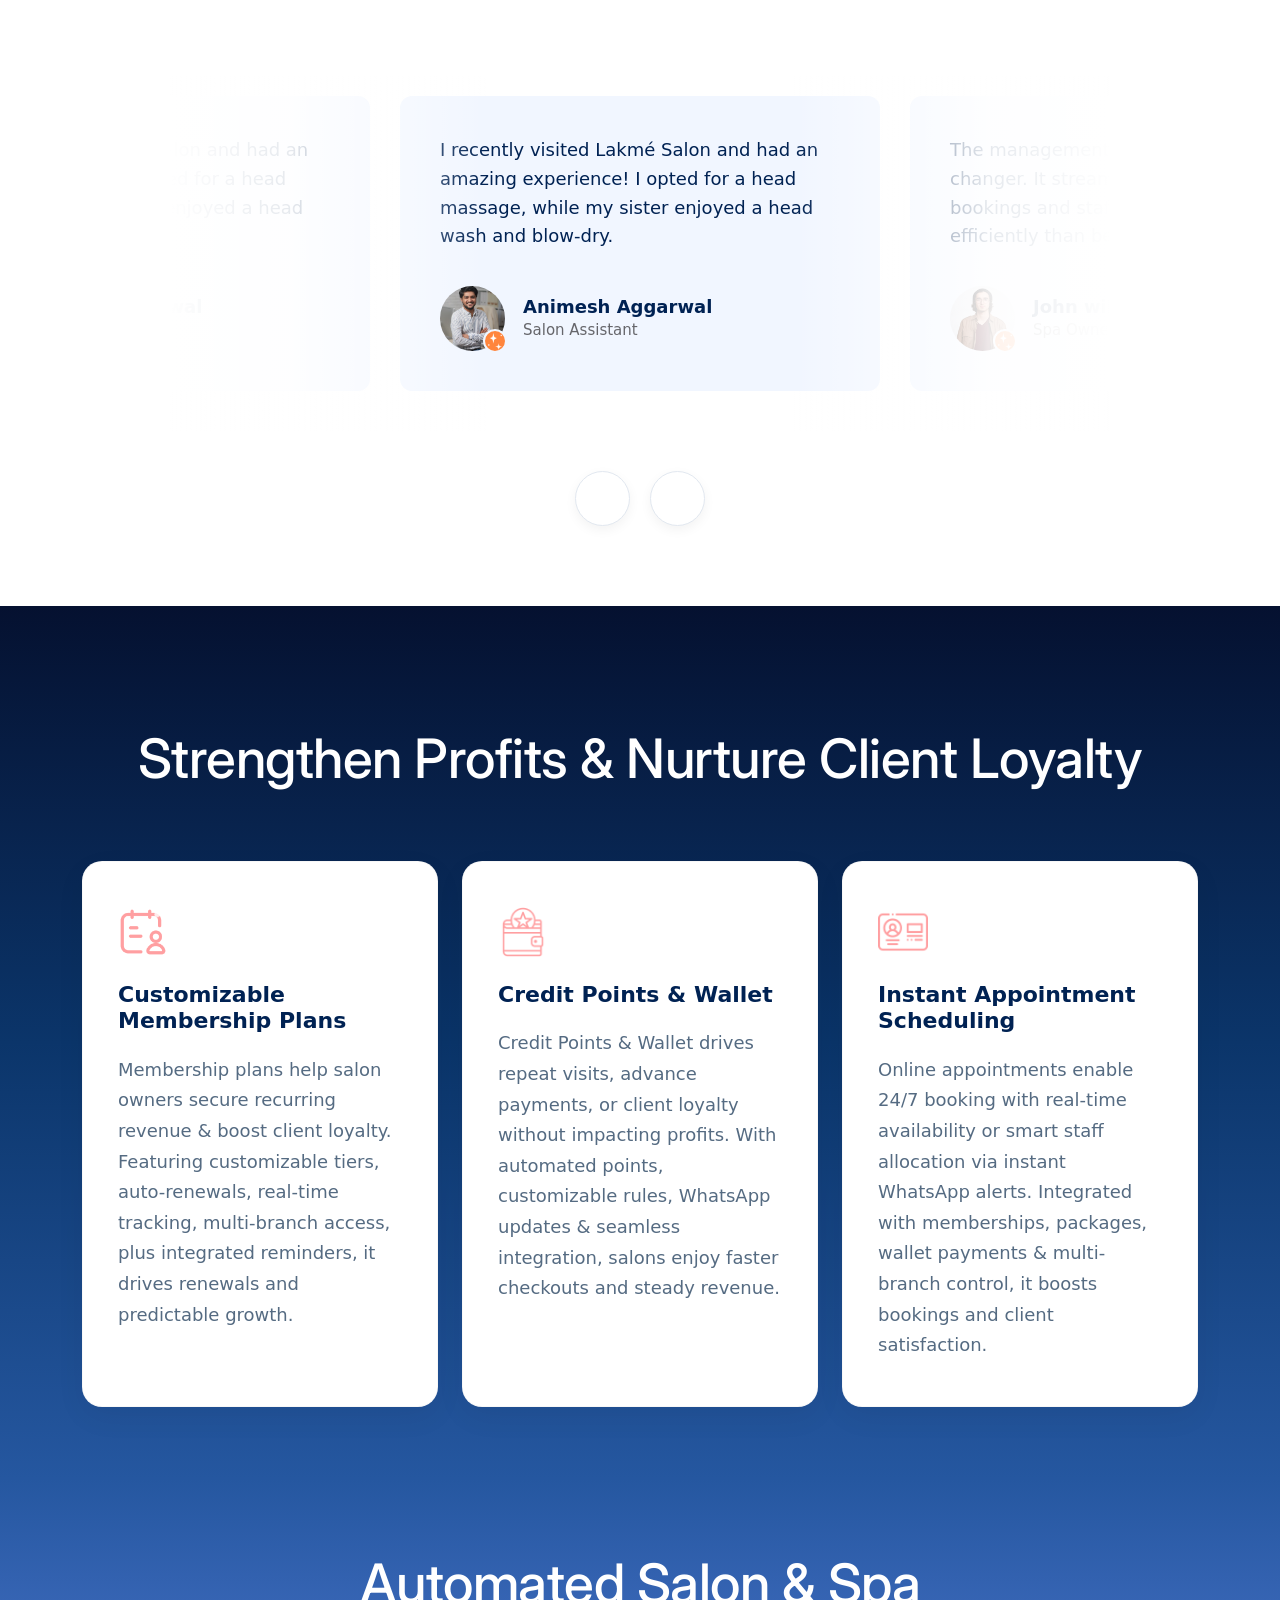
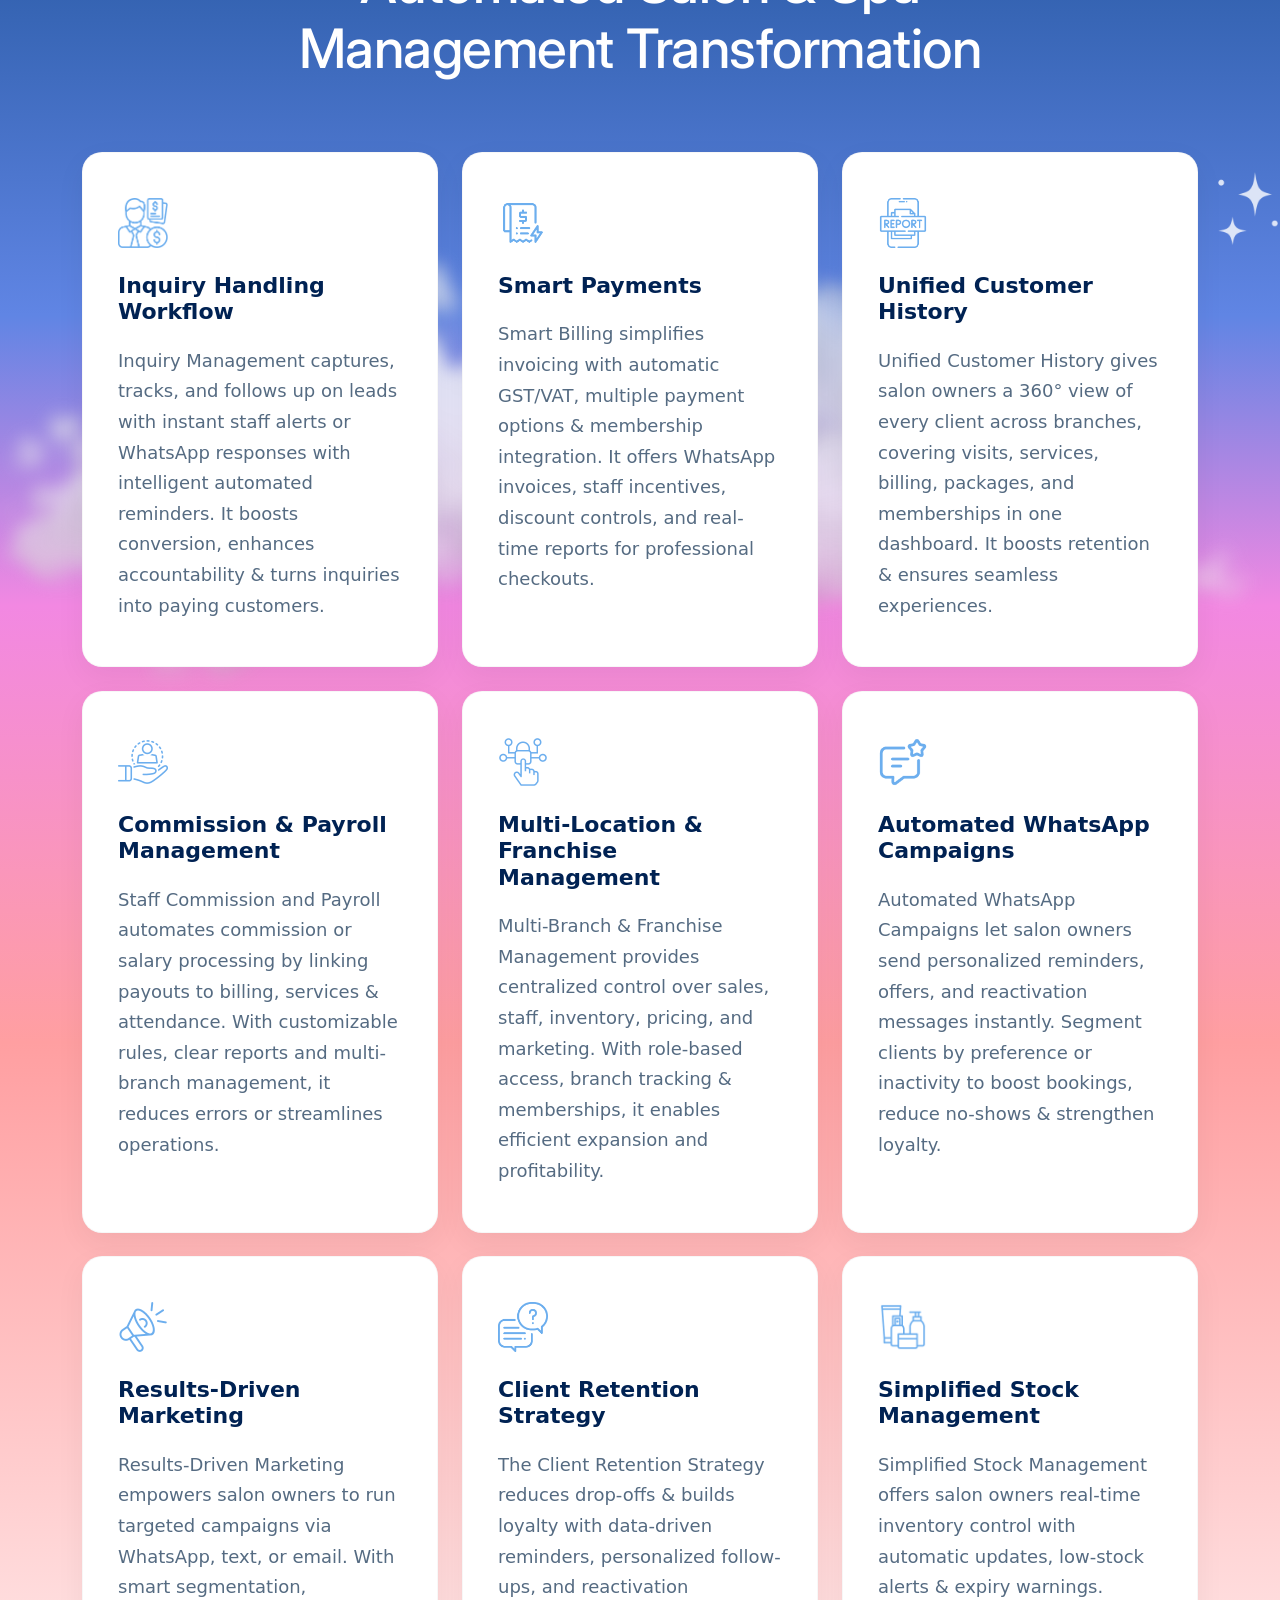
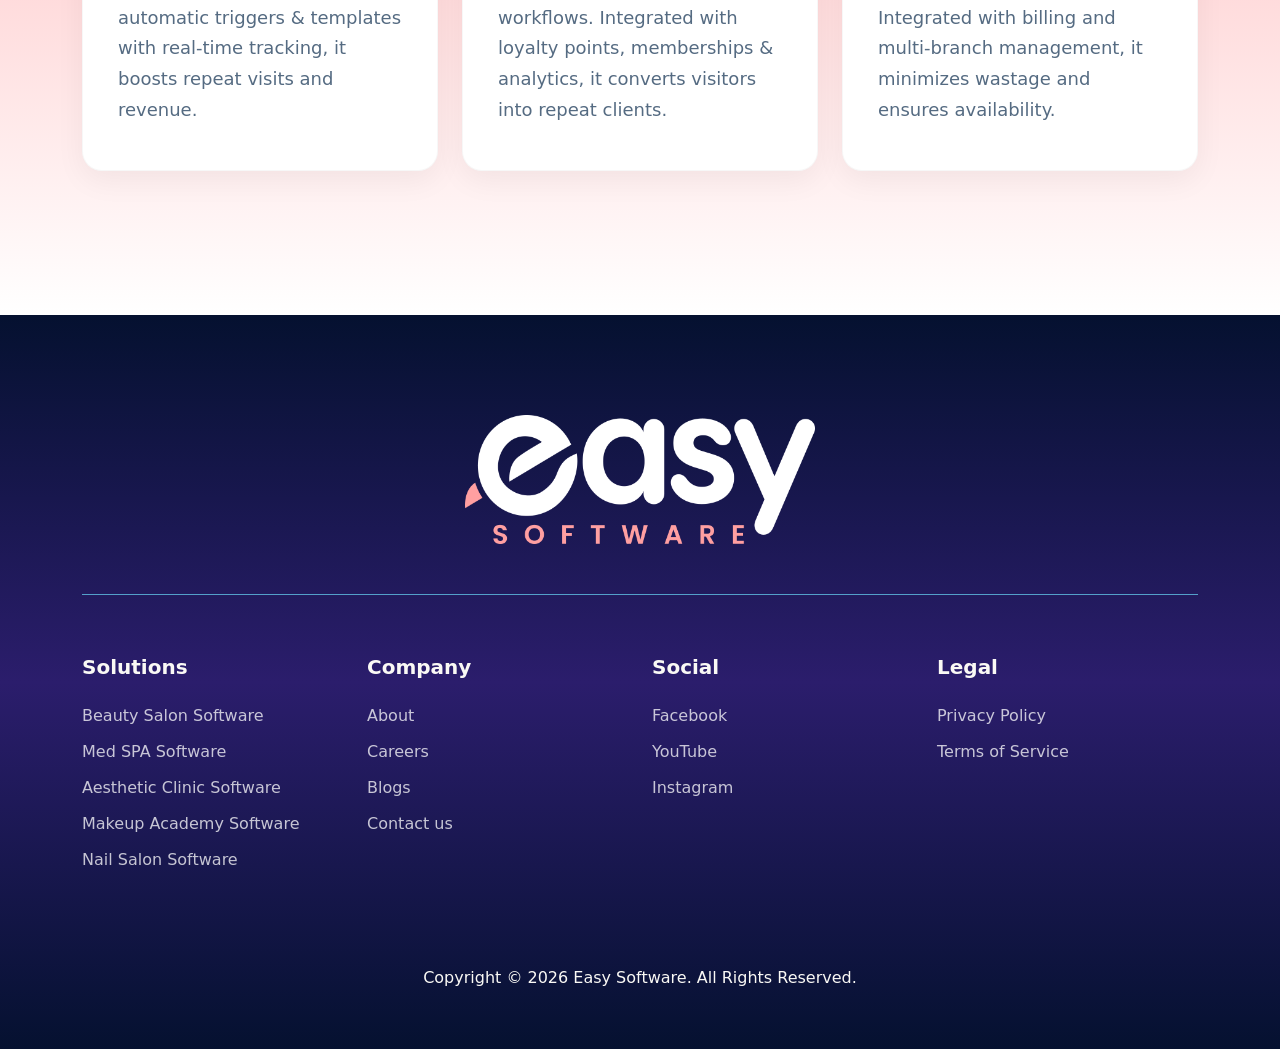
==== commit 45f1e11d: "brands" ====
--- a/index.html
+++ b/index.html
@@ -344,19 +344,21 @@
                     <div class="brands-slider-row row-1" data-direction="rtl">
                         <div class="brands-slider-track">
                             <div class="brand-unit row-1-style">
+                                <!-- <div class="brand-origin"><img src="assets/tanzania-flag.png" class="country-flag"><span
+                                        class="country-name">Tanzania</span></div> -->
+                                <div class="brand-card"><img src="assets/brand-2.jpeg" class="brand-logo-img" alt="brand one salon"></div>
+                            </div>
+                            
+                           
+                            <div class="brand-unit row-2-style">
+                                    <div class="brand-card"><img src="assets/brand-333.jpeg" class="brand-logo-img" alt="brand one three"></div>
+                                    <!-- <div class="brand-origin"><img src="assets/mauritius-flag.png"
+                                            class="country-flag"><span class="country-name">Mauritius</span></div> -->
+                                </div>
+                                <div class="brand-unit row-1-style">
                                 <!-- <div class="brand-origin"><img src="assets/kenya-flag.png" class="country-flag"><span
                                         class="country-name">Kenya</span></div> -->
-                                <div class="brand-card"><img src="assets/brand-1.png" class="brand-logo-img" alt="brand one beauty"></div>
-                            </div>
-                            <div class="brand-unit row-1-style">
-                                <!-- <div class="brand-origin"><img src="assets/tanzania-flag.png" class="country-flag"><span
-                                        class="country-name">Tanzania</span></div> -->
-                                <div class="brand-card"><img src="assets/brand-2.png" class="brand-logo-img" alt="brand one salon"></div>
-                            </div>
-                            <div class="brand-unit row-1-style">
-                                <!-- <div class="brand-origin"><img src="assets/mauritius-flag.png"
-                                        class="country-flag"><span class="country-name">Mauritius</span></div> -->
-                                <div class="brand-card"><img src="assets/brand-3.png" class="brand-logo-img" alt="brand one salon three"></div>
+                                <div class="brand-card"><img src="assets/brand-1.jpeg" class="brand-logo-img" alt="brand one beauty"></div>
                             </div>
                             <div class="brand-unit row-1-style">
                                 <!-- <div class="brand-origin"><img src="assets/muacate-flag.png" class="country-flag"><span
@@ -366,7 +368,7 @@
                             <div class="brand-unit row-1-style">
                                 <!-- <div class="brand-origin"><img src="assets/kuwait-flag.png" class="country-flag"><span
                                         class="country-name">Kuwait</span></div> -->
-                                <div class="brand-card"><img src="assets/brand-5.png" class="brand-logo-img" alt="brand one move"></div>
+                                <div class="brand-card"><img src="assets/brand-5.jpeg" class="brand-logo-img" alt="brand one move"></div>
                             </div>
                             <div class="brand-unit row-1-style">
                                 <!-- <div class="brand-origin"><img src="assets/uae-flag.png" class="country-flag"><span
@@ -386,12 +388,12 @@
                             <div class="brand-unit row-1-style">
                                 <!-- <div class="brand-origin"><img src="assets/india.webp" class="country-flag"><span
                                         class="country-name">India</span></div> -->
-                                <div class="brand-card"><img src="assets/brand-55.jpeg" class="brand-logo-img" alt="brand one logo"></div>
+                                <div class="brand-card"><img src="assets/brand-44.jpeg" class="brand-logo-img" alt="brand one here"></div>
                             </div>
                             <div class="brand-unit row-1-style">
                                 <!-- <div class="brand-origin"><img src="assets/india.webp" class="country-flag"><span
                                         class="country-name">India</span></div> -->
-                                <div class="brand-card"><img src="assets/brand-44.jpeg" class="brand-logo-img" alt="brand one here"></div>
+                                <div class="brand-card"><img src="assets/brand-55.jpeg" class="brand-logo-img" alt="brand one logo"></div>
                             </div>
                         </div>
                     </div>
@@ -409,7 +411,7 @@
                                         class="country-name">Kuwait</span></div> -->
                             </div>
                             <div class="brand-unit row-2-style">
-                                <div class="brand-card"><img src="assets/brand-4.png" class="brand-logo-img" alt="brand one eight"></div>
+                                <div class="brand-card"><img src="assets/brand-4.jpeg" class="brand-logo-img" alt="brand one eight"></div>
                                 <!-- <div class="brand-origin"><img src="assets/muacate-flag.png" class="country-flag"><span
                                         class="country-name">Muscat</span></div> -->
                             </div>
@@ -426,18 +428,19 @@
                             </div>
                             
                             
+                            <div class="brand-unit row-1-style">
+                           <!-- <div class="brand-origin"><img src="assets/mauritius-flag.png"
+                                   class="country-flag"><span class="country-name">Mauritius</span></div> -->
+                           <div class="brand-card"><img src="assets/brand-3.jpeg" class="brand-logo-img" alt="brand one salon three"></div>
+                       </div>
                             <div class="brand-unit row-2-style">
-                                <div class="brand-card"><img src="assets/brand-333.jpeg" class="brand-logo-img" alt="brand one three"></div>
-                                <!-- <div class="brand-origin"><img src="assets/mauritius-flag.png"
-                                        class="country-flag"><span class="country-name">Mauritius</span></div> -->
-                            </div>
+                                <div class="brand-card"><img src="assets/brand-132.jpeg" class="brand-logo-img" alt="brand one two"></div>
+                                <!-- <div class="brand-origin"><img src="assets/muacate-flag.png" class="country-flag"><span
+                                    class="country-name">Muscat</span></div> -->
+                                </div>
+                               
                             <div class="brand-unit row-2-style">
-                                <div class="brand-card"><img src="assets/brand-123.png" class="brand-logo-img" alt="brand one two"></div>
-                                <!-- <div class="brand-origin"><img src="assets/muacate-flag.png" class="country-flag"><span
-                                        class="country-name">Muscat</span></div> -->
-                            </div>
-                            <div class="brand-unit row-2-style">
-                                <div class="brand-card"><img src="assets/brand-1.png" class="brand-logo-img" alt="brand one five"></div>
+                                <div class="brand-card"><img src="assets/brand-901.jpeg" class="brand-logo-img" alt="brand one five"></div>
                                 <!-- <div class="brand-origin"><img src="assets/kenya-flag.png" class="country-flag"><span
                                         class="country-name">Kenya</span></div> -->
                             </div>
@@ -473,7 +476,7 @@
                     <div class="marketing-row">
                         <div class="marketing-img-col scroll-animate slide-left">
 
-                            <img src="assets/image-11.png" alt="Marketing Feature 1" class="marketing-feature-img">
+                            <img src="assets/image-11.jpeg" alt="Marketing Feature 1" class="marketing-feature-img">
 
                         </div>
                         <div class="marketing-tick"><i class="fa-solid fa-spray-can-sparkles"></i></div>
@@ -632,7 +635,7 @@
                             </div>
                             <div class="author-info">
                                 <h5 class="author-name">Christopher Martin</h5>
-                                <p class="author-title">Cosmetologist</p>
+                                <p class="author-title">Front Desk Coordinator</p>
                             </div>
                         </div>
                     </div>
@@ -839,7 +842,7 @@
                     <div class="col-lg-4 col-md-6 mb-4">
                         <div class="feature-overview-box scroll-animate fade-up">
                             <div class="box-icon-wrap">
-                                <img src="assets/member-box-icon.png" alt="Membership">
+                                <img src="assets/member-box-icon2.png" alt="Membership">
                             </div>
                             <h3 class="box-title">Customizable Membership Plans</h3>
                             <p class="box-desc">
@@ -852,7 +855,7 @@
                     <div class="col-lg-4 col-md-6 mb-4">
                         <div class="feature-overview-box scroll-animate fade-up">
                             <div class="box-icon-wrap">
-                                <img src="assets/member-box-icon2.png" alt="Reward points">
+                                <img src="assets/member-box-icon3.png" alt="Reward points">
                             </div>
                             <h3 class="box-title">Credit Points & Wallet</h3>
                             <p class="box-desc">
@@ -865,7 +868,7 @@
                     <div class="col-lg-4 col-md-6 mb-4">
                         <div class="feature-overview-box scroll-animate fade-up">
                             <div class="box-icon-wrap">
-                                <img src="assets/member-box-icon3.png" alt="Appointments">
+                                <img src="assets/member-box-icon.png" alt="Appointments">
                             </div>
                             <h3 class="box-title">Instant Appointment Scheduling</h3>
                             <p class="box-desc">
@@ -891,7 +894,7 @@
                     <div class="col-lg-4 col-md-6 mb-4">
                         <div class="feature-overview-box scroll-animate fade-up">
                             <div class="box-icon-wrap">
-                                <img src="assets/billing-icon2.png" alt="Feedback">
+                                <img src="assets/billing-icon7.png" alt="Feedback">
                                 
                             </div>
                             <h3 class="box-title">Inquiry Handling Workflow</h3>
@@ -922,7 +925,7 @@
                     <div class="col-lg-4 col-md-6 mb-4">
                         <div class="feature-overview-box scroll-animate fade-up">
                             <div class="box-icon-wrap">
-                                <img src="assets/billing-icon3.png" alt="Inquiry">
+                                <img src="assets/billing-icon8.png" alt="Inquiry">
                             </div>
                             <h3 class="box-title">Unified Customer History</h3>
                             <p class="box-desc">
@@ -938,7 +941,7 @@
                     <div class="col-lg-4 col-md-6 mb-4">
                         <div class="feature-overview-box scroll-animate fade-up">
                             <div class="box-icon-wrap">
-                                <img src="assets/billing-icon4.png" alt="Marketing">
+                                <img src="assets/billing-icon5.png" alt="Marketing">
                             </div>
                             <h3 class="box-title">Commission & Payroll Management</h3>
                             <p class="box-desc">
@@ -972,7 +975,7 @@
                     <div class="col-lg-4 col-md-6 mb-4">
                         <div class="feature-overview-box scroll-animate fade-up">
                             <div class="box-icon-wrap">
-                                <img src="assets/billing-icon6.png" alt="Stock">
+                                <img src="assets/billing-icon2.png" alt="Stock">
                             </div>
                             <h3 class="box-title">Automated WhatsApp Campaigns</h3>
                             <p class="box-desc">
@@ -988,7 +991,7 @@
                     <div class="col-lg-4 col-md-6 mb-4">
                         <div class="feature-overview-box scroll-animate fade-up">
                             <div class="box-icon-wrap">
-                                <img src="assets/billing-icon7.png" alt="Payroll">
+                                <img src="assets/billing-icon4.png" alt="Payroll">
                             </div>
                             <h3 class="box-title"> Results-Driven Marketing</h3>
                             <p class="box-desc">
@@ -1005,7 +1008,7 @@
                     <div class="col-lg-4 col-md-6 mb-4">
                         <div class="feature-overview-box scroll-animate fade-up">
                             <div class="box-icon-wrap">
-                                <img src="assets/billing-icon8.png" alt="Reports">
+                                <img src="assets/billing-icon3.png" alt="Reports">
                             </div>
                             <h3 class="box-title"> Client Retention Strategy
                             </h3>
@@ -1021,7 +1024,7 @@
                     <div class="col-lg-4 col-md-6 mb-4">
                         <div class="feature-overview-box scroll-animate fade-up">
                             <div class="box-icon-wrap">
-                                <img src="assets/billing-icon5.png" alt="Retain">
+                                <img src="assets/billing-icon6.png" alt="Retain">
                             </div>
                             <h3 class="box-title">Simplified Stock Management</h3>
                             <p class="box-desc">
--- a/style/style.css
+++ b/style/style.css
@@ -1636,11 +1636,11 @@
 }
 
 .brands-headline {
-    font-size: 28px;
+    font-size: 36px;
     font-weight: 600;
     color: #002253;
     margin-bottom: -45px;
-    line-height: 30px;
+    line-height: 41px;
     font-family: var(--font-inter);
 }
 
